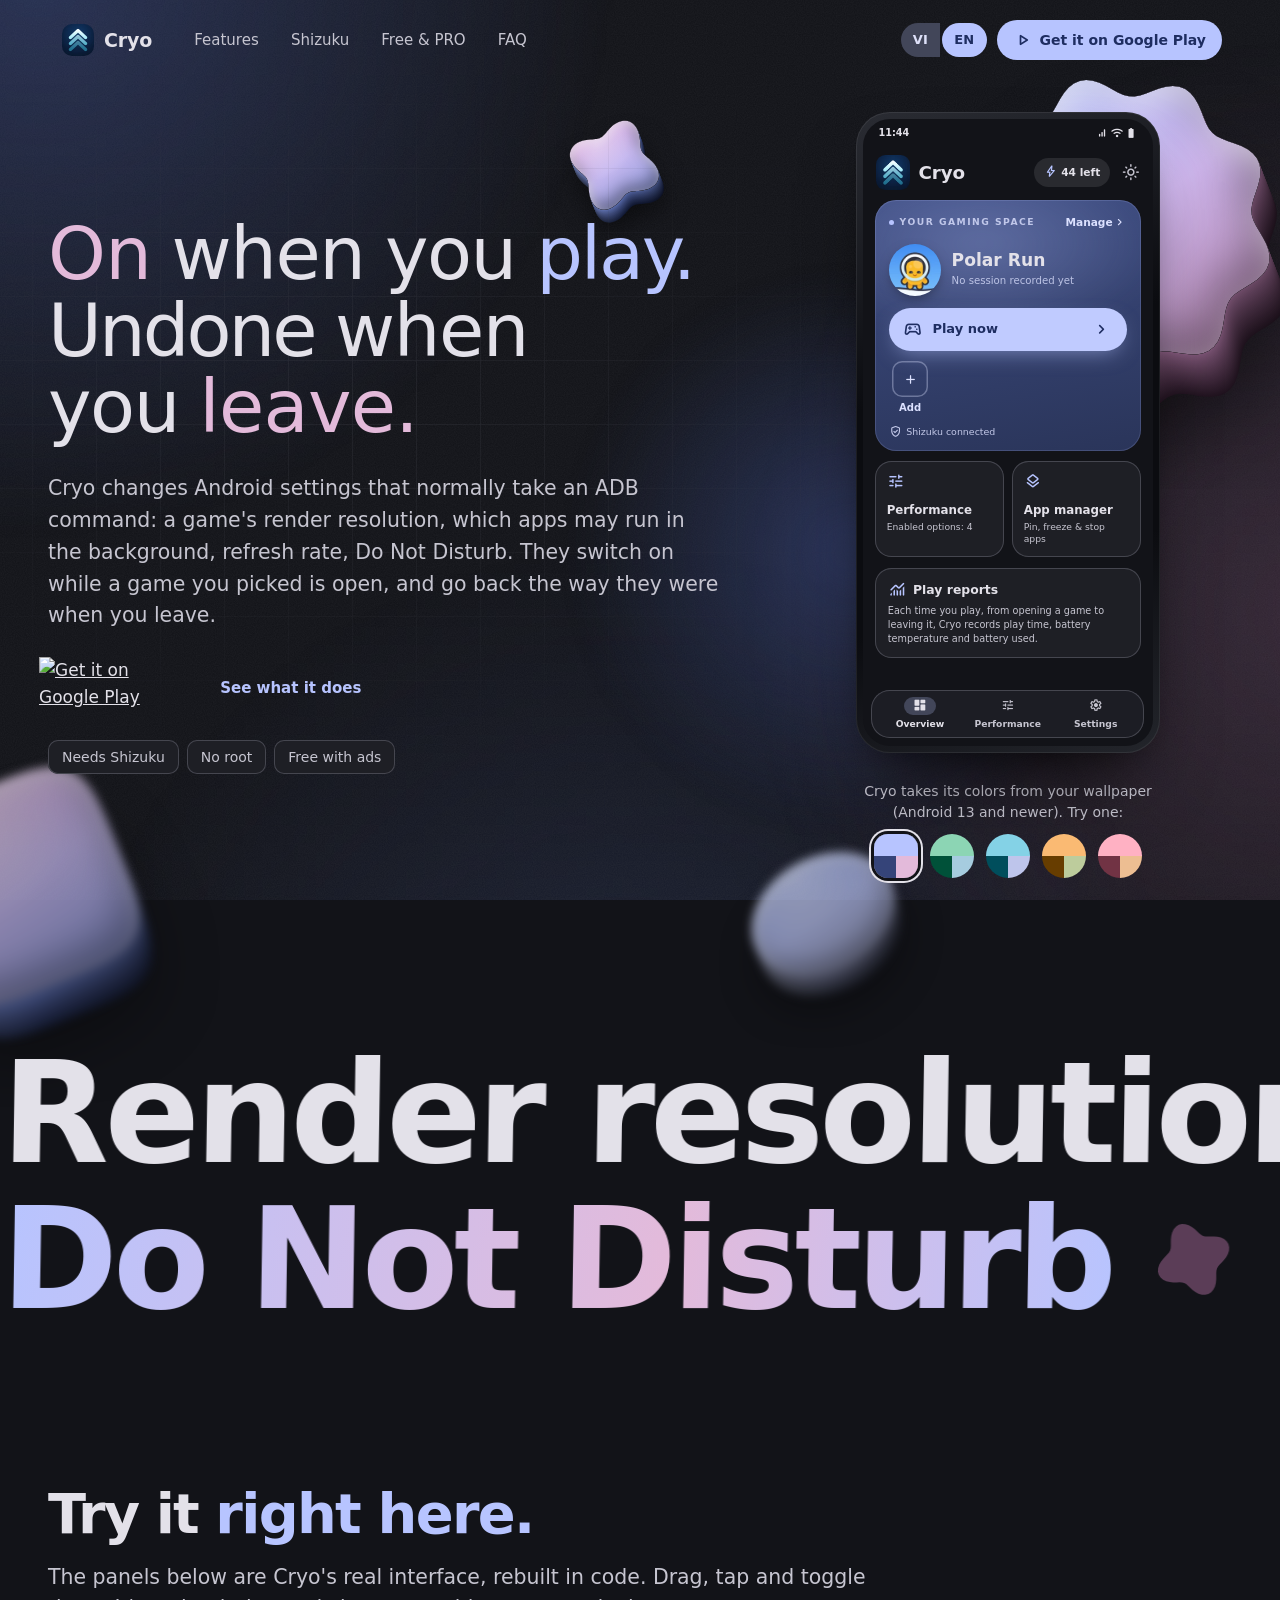
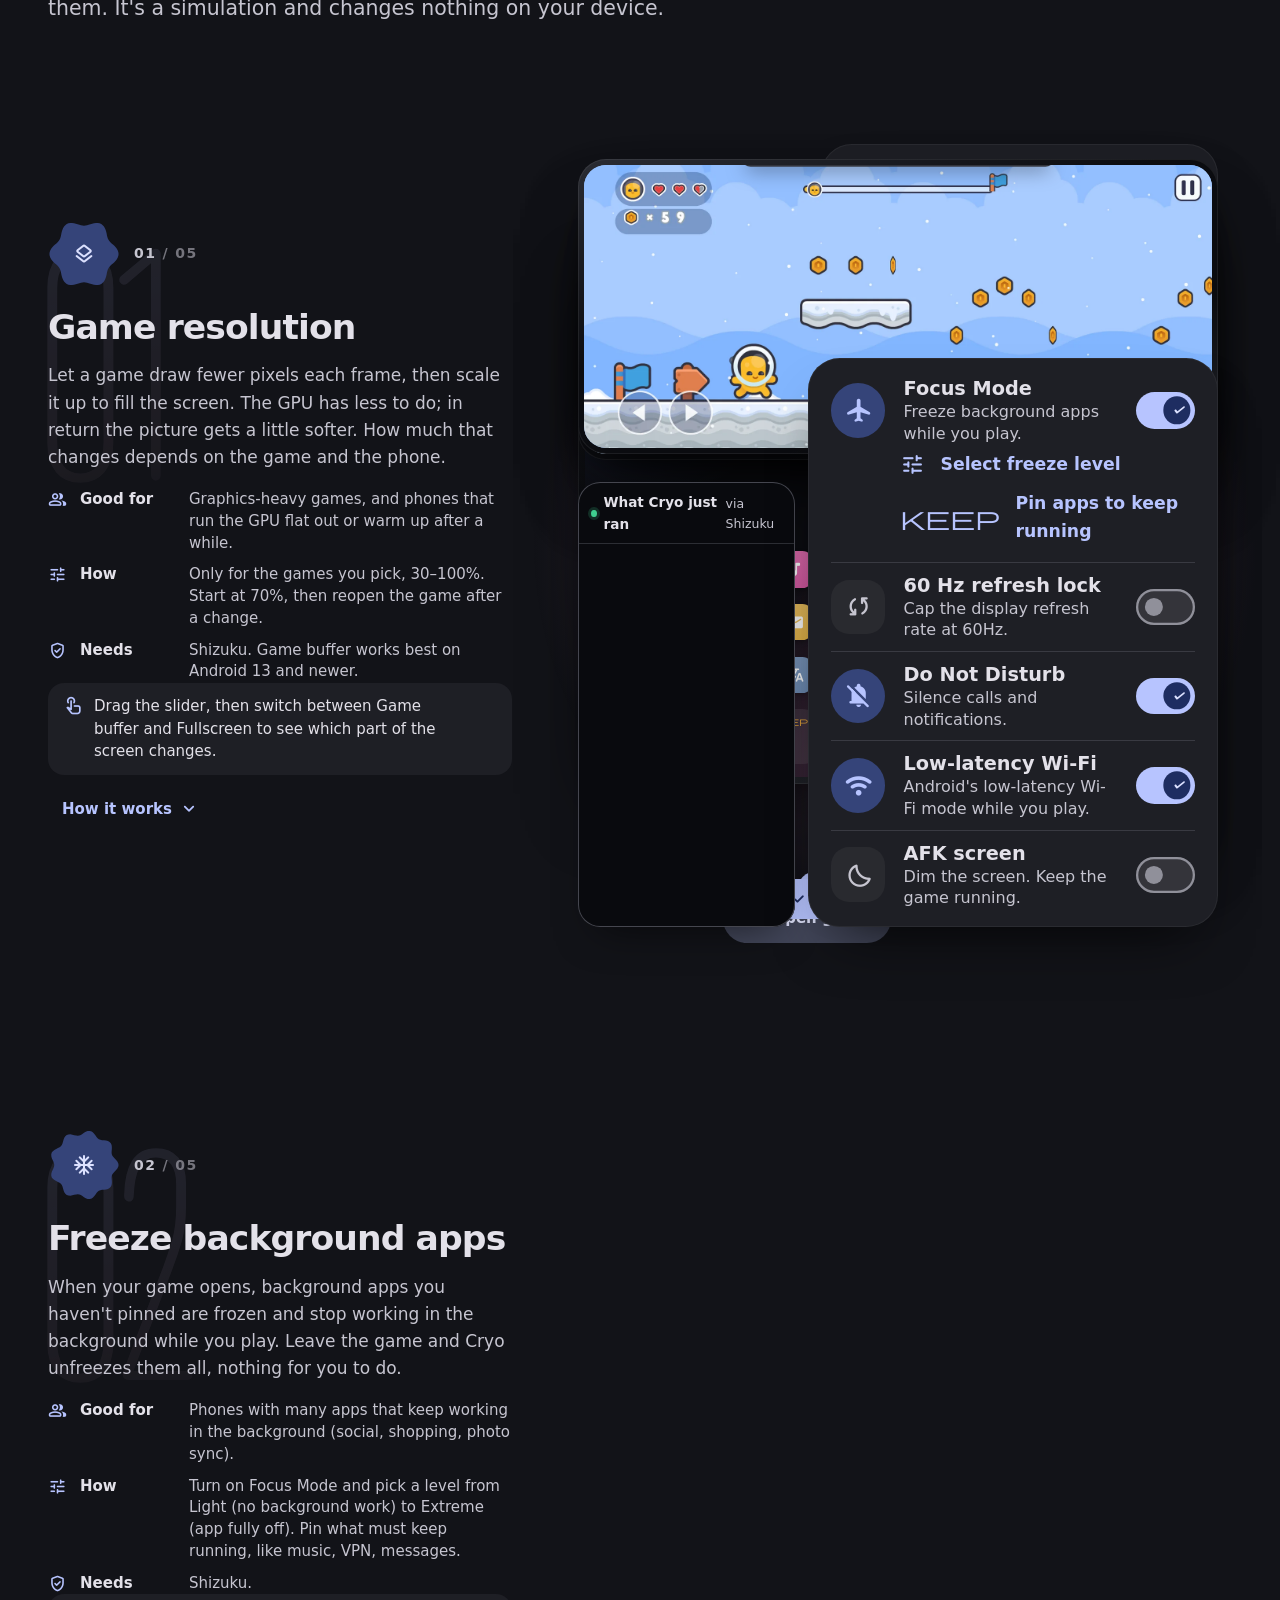
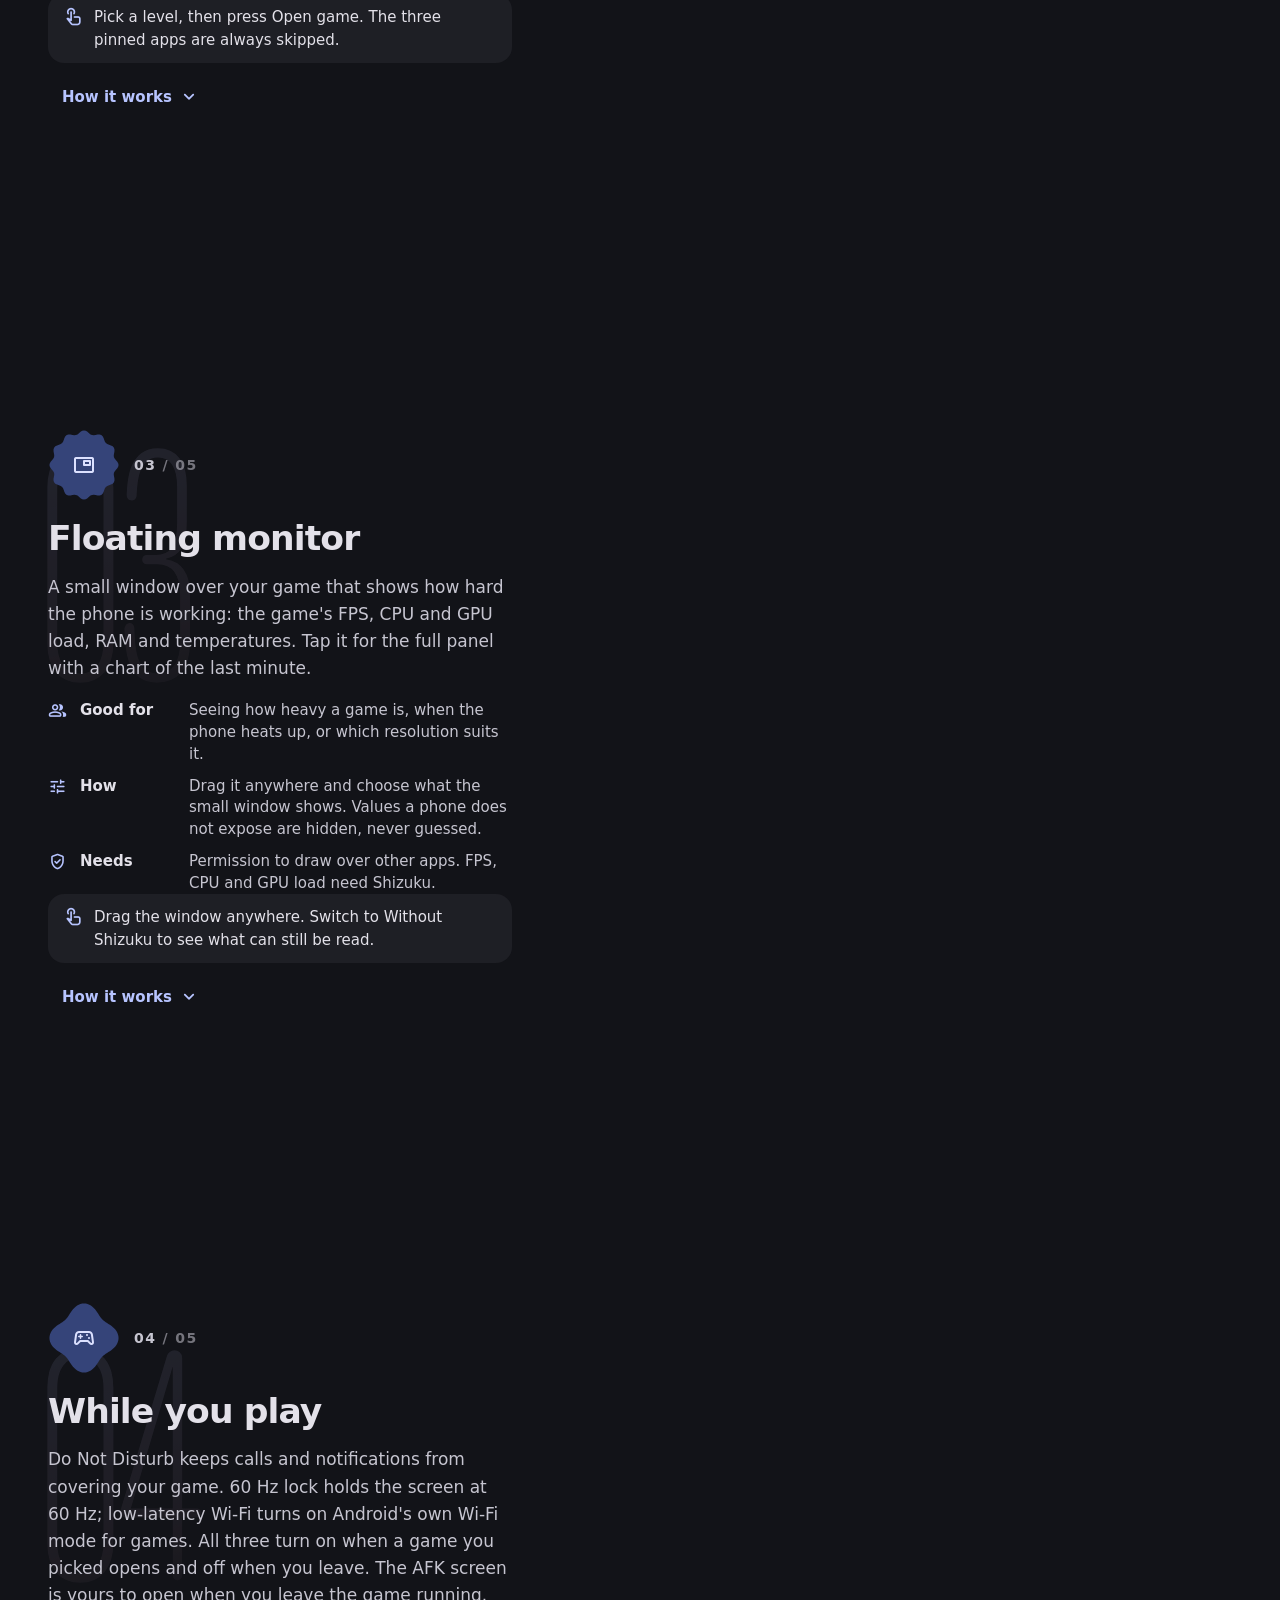
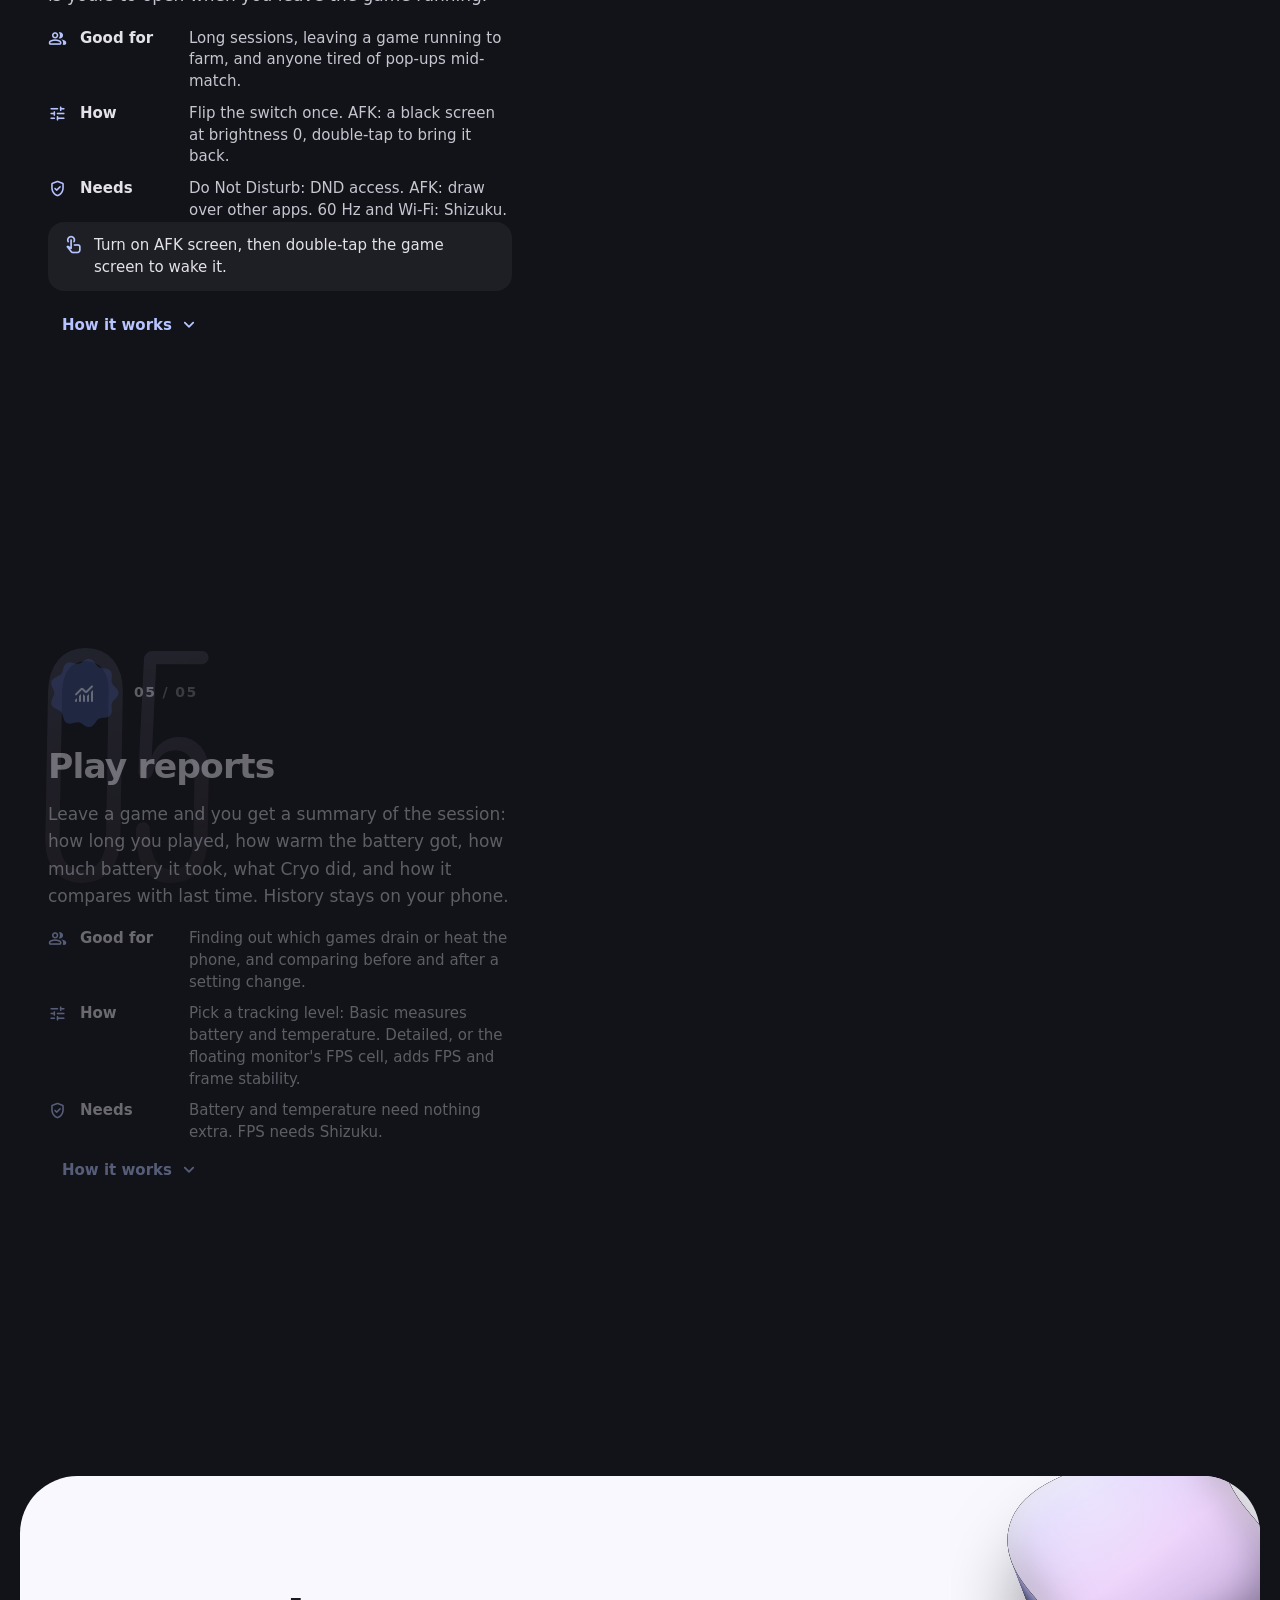
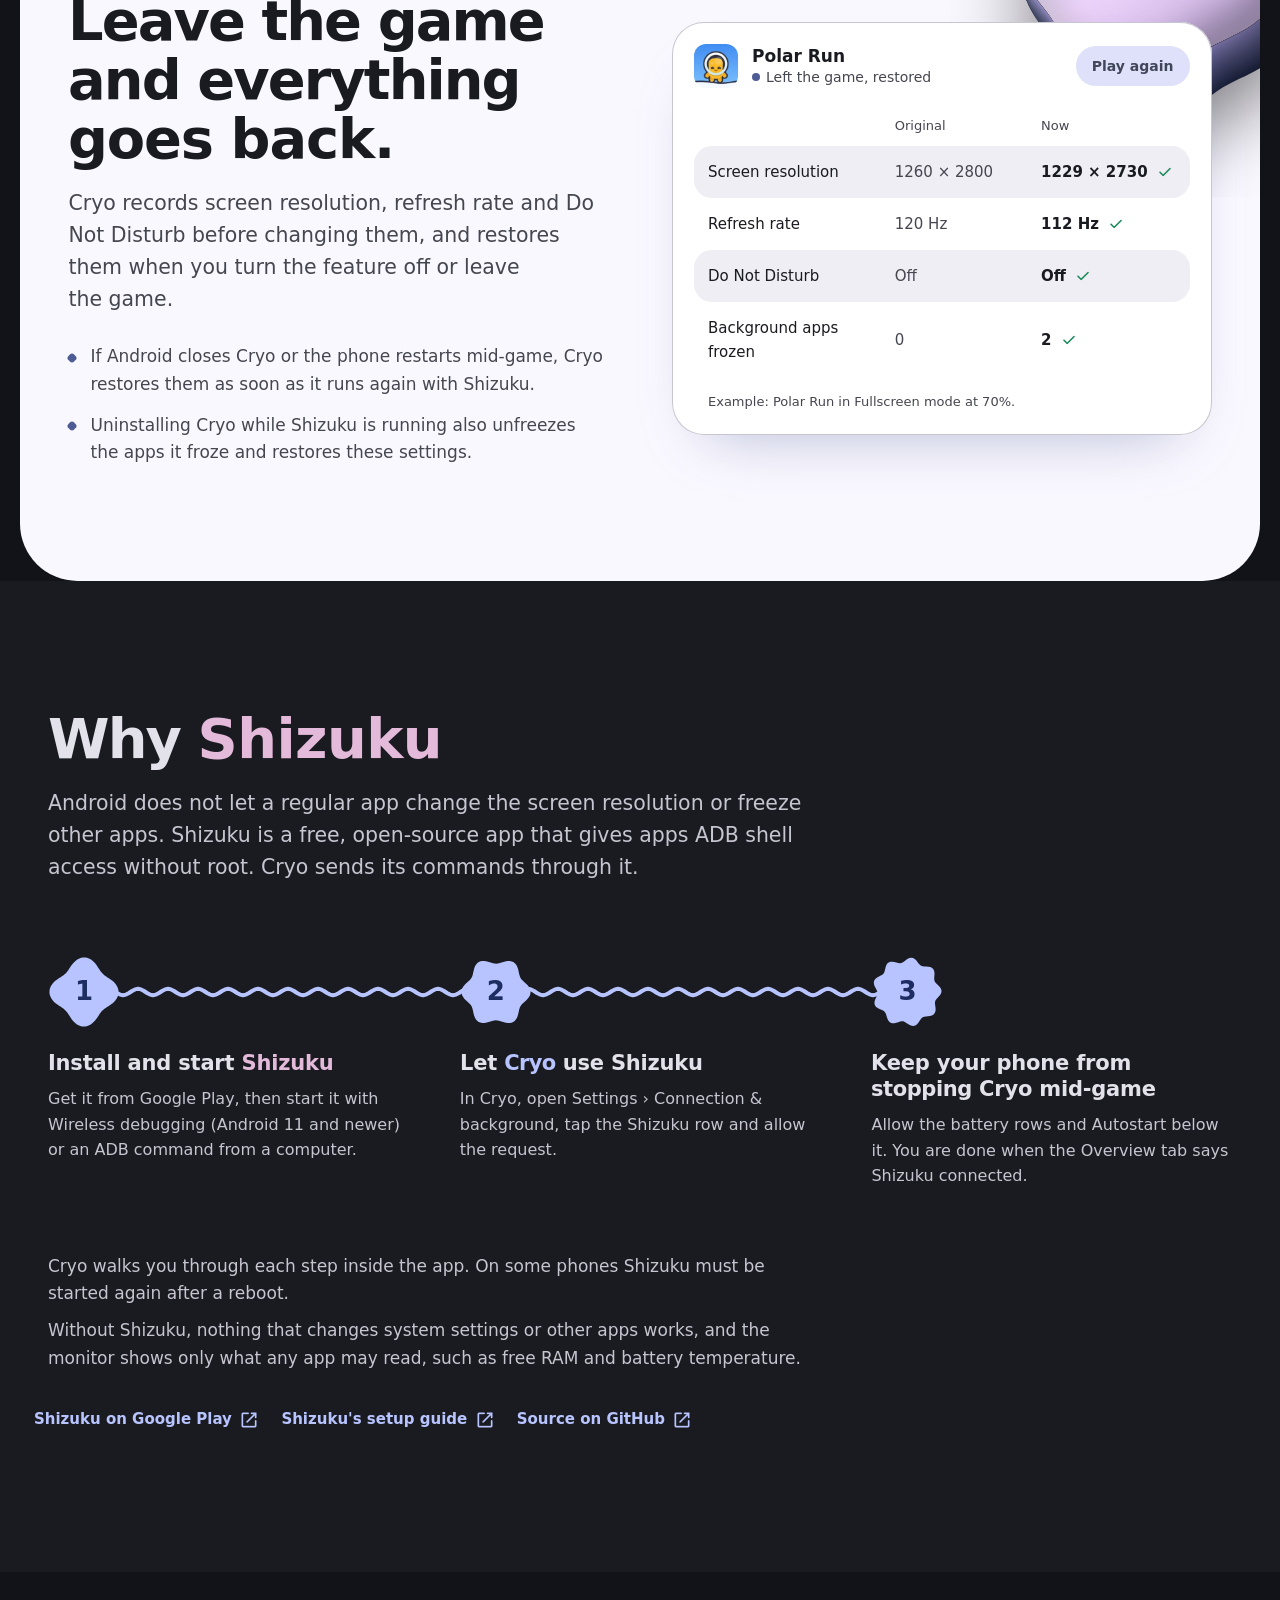
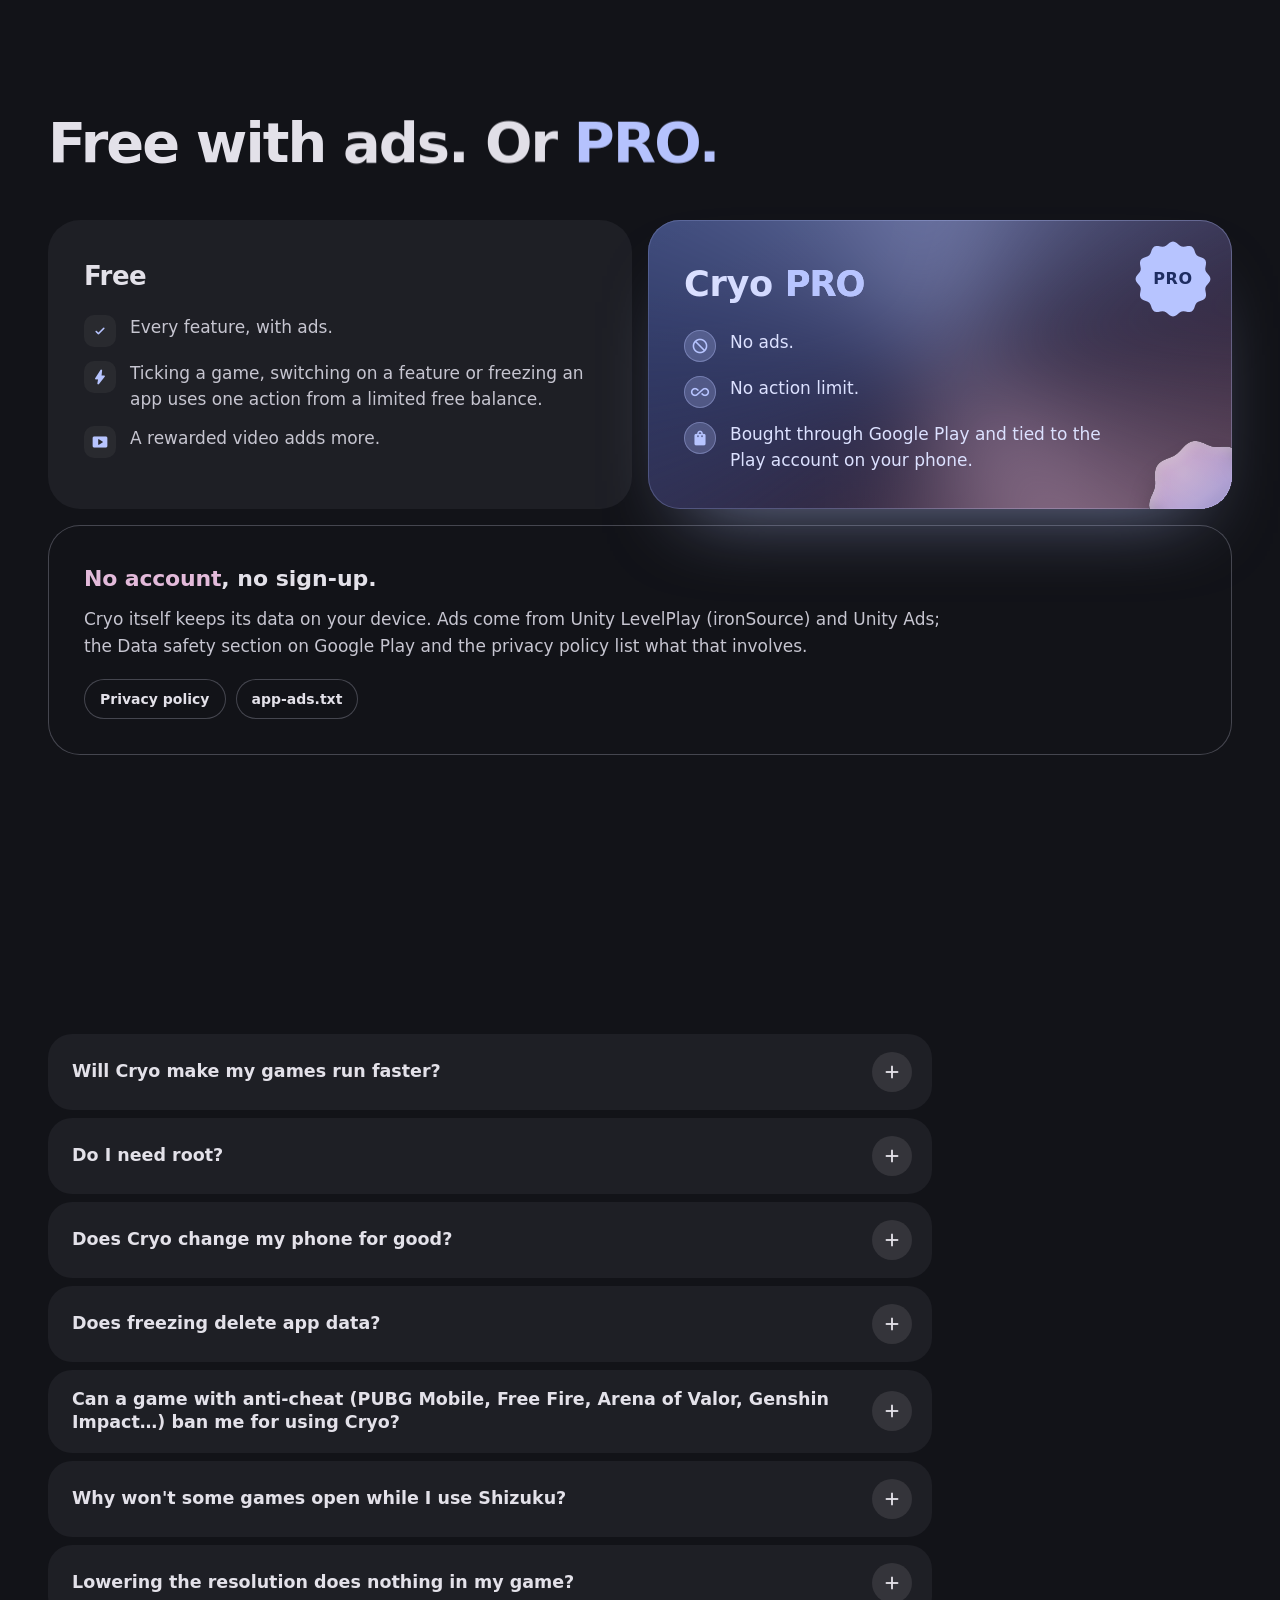
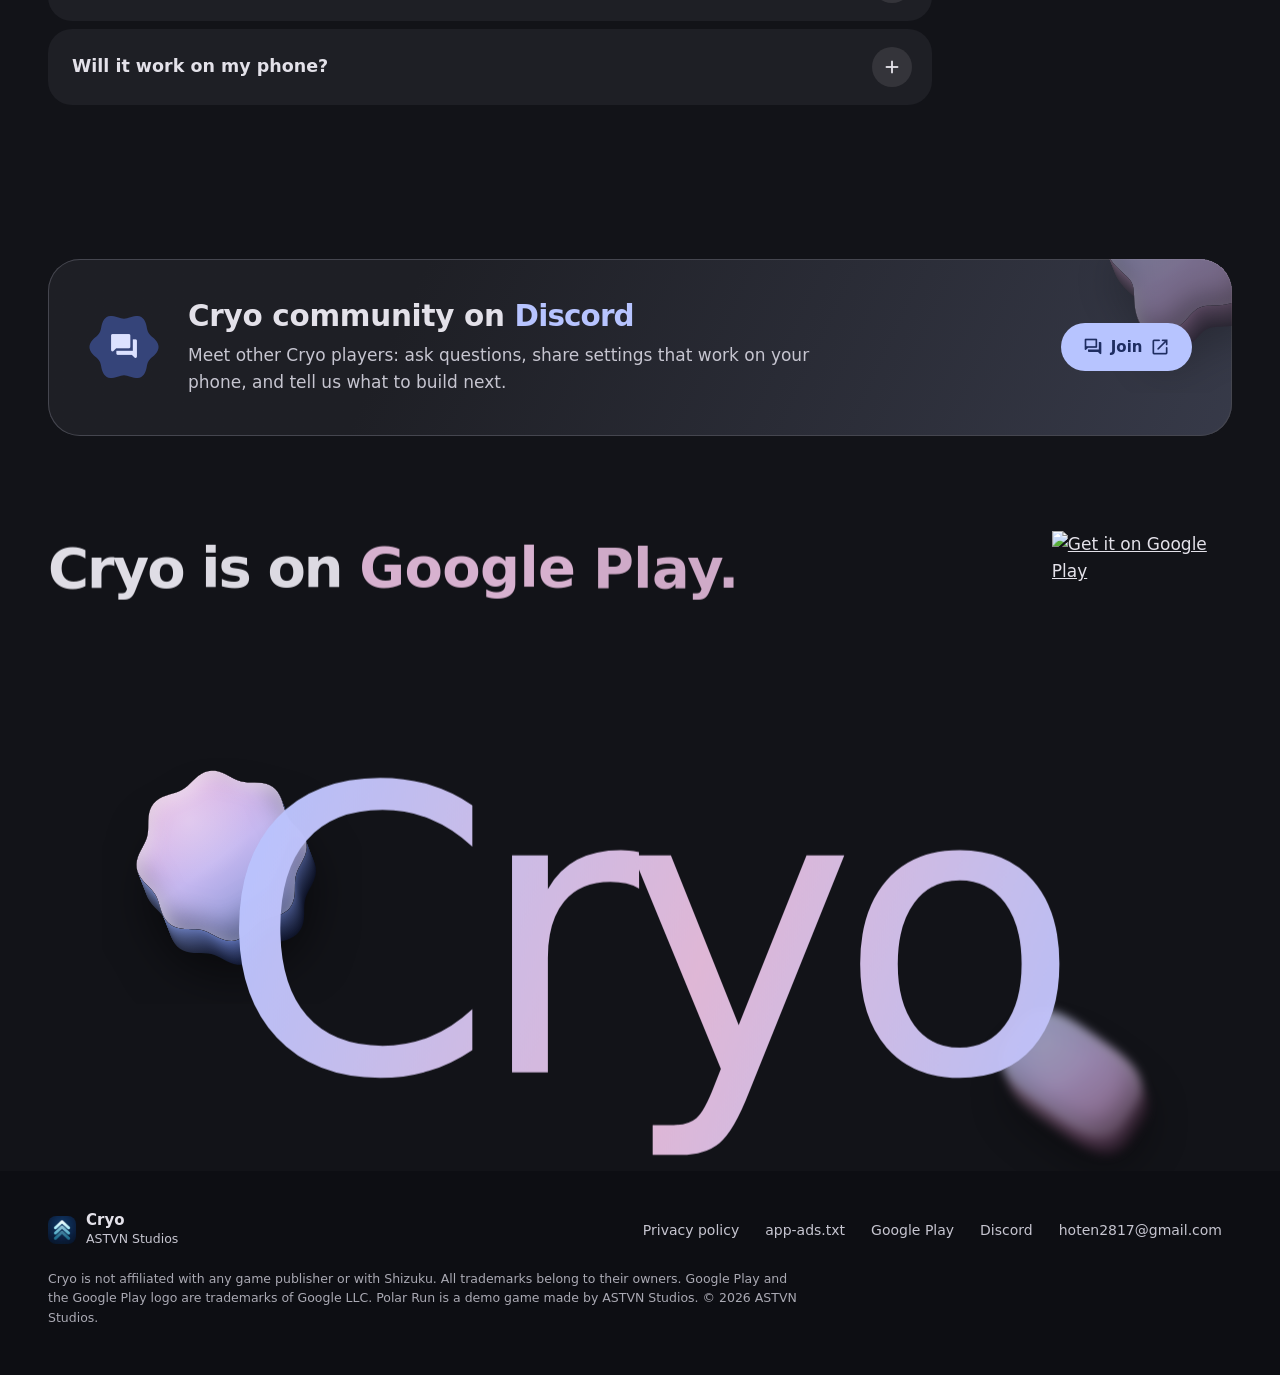
==== index.html @ 0e24c0aa "fix(web): chu nho khong con giat duoi dong (kerning co dinh); bot khung tre luc tai + re chuot; game" ====
<!doctype html>
<html lang="vi" translate="no" class="notranslate">
<head>
<meta charset="utf-8">
<meta name="viewport" content="width=device-width, initial-scale=1, viewport-fit=cover">
<meta name="google" content="notranslate">
<title>Cryo: Chế độ game & đo FPS — ASTVN Studios</title>
<meta name="description" content="Cryo đổi độ phân giải kết xuất của game, đóng băng app chạy ngầm, khoá tần số quét và bật Không làm phiền trong lúc game bạn chọn đang mở, rồi trả lại khi bạn thoát. Cần Shizuku, không cần root.">
<link rel="canonical" href="https://sangbodoi2007.github.io/">
<meta name="theme-color" content="#121318">
<meta name="color-scheme" content="dark">
<meta property="og:type" content="website">
<meta property="og:site_name" content="Cryo — ASTVN Studios">
<meta property="og:title" content="Cryo: Chế độ game & đo FPS">
<meta property="og:description" content="Vào game là bật. Thoát game là trả lại. Cần Shizuku, không cần root.">
<meta property="og:url" content="https://sangbodoi2007.github.io/">
<meta property="og:image" content="https://sangbodoi2007.github.io/assets/og-vi.jpg">
<meta property="og:image:width" content="1024">
<meta property="og:image:height" content="500">
<meta name="twitter:card" content="summary_large_image">
<link rel="icon" type="image/png" href="assets/icon.png?v=8c4d50a8">
<link rel="apple-touch-icon" href="assets/icon.png?v=8c4d50a8">
<script>
/* Chọn ngôn ngữ và màu trước khi vẽ để không nháy: ?lang= > lựa chọn đã lưu > ngôn ngữ trình duyệt. */
(function () {
  var d = document.documentElement, l = null, s = null;
  d.classList.add('js');
  try {
    var q = new URLSearchParams(location.search).get('lang');
    if (q === 'vi' || q === 'en') { l = q; localStorage.setItem('cryo-lang', q); } else { l = localStorage.getItem('cryo-lang'); }
    s = localStorage.getItem('cryo-scheme');
  } catch (e) {}
  if (l !== 'vi' && l !== 'en') {
    var n = (navigator.languages && navigator.languages[0]) || navigator.language || 'vi';
    l = /^vi/i.test(n) ? 'vi' : 'en';
  }
  d.lang = l;
  if (s) d.setAttribute('data-scheme', s);
  /* Nếu site.js không chạy được thì sau 3,5 s vẫn hiện hết nội dung. */
  setTimeout(function () { if (!d.classList.contains('booted')) d.classList.add('no-motion'); }, 3500);
})();
</script>
<link rel="preconnect" href="https://fonts.googleapis.com">
<link rel="preconnect" href="https://fonts.gstatic.com" crossorigin>
<link rel="stylesheet" href="https://fonts.googleapis.com/css2?family=Google+Sans+Flex:slnt,wdth,wght,ROND@-10..0,25..151,100..1000,0..100&display=swap">
<link rel="stylesheet" href="https://fonts.googleapis.com/css2?family=Material+Symbols+Rounded:opsz,wght,FILL,GRAD@20..48,300..600,0..1,0&icon_names=ac_unit,account_balance,add,alarm,all_inclusive,battery_charging_full,battery_full,bedtime,block,bolt,calendar_month,call,chat,check,chevron_right,close,dashboard,developer_board,expand_more,flight,forum,group,keep,layers,light_mode,lock,mail,map,memory,monitoring,music_note,newspaper,notifications_active,notifications_off,open_in_new,photo,picture_in_picture,play_arrow,restart_alt,settings,shopping_bag,signal_cellular_alt,smart_display,speed,sports_esports,sync,thermometer,thermostat,touch_app,translate,tune,undo,verified_user,wifi&display=block">
<link rel="stylesheet" href="assets/site.css?v=4400214a">
</head>
<body>
<div class="amb" aria-hidden="true"><i></i><i></i><i></i></div>
<a class="skip" href="#main"><span lang="vi">Bỏ qua tới nội dung</span><span lang="en">Skip to content</span></a>

<header class="top" id="top">
  <div class="top-bar">
    <a class="brand" href="/" aria-label="Cryo">
      <img src="assets/cryo-128.webp?v=1b5ac2ab" width="32" height="32" alt="">
      <span>Cryo</span>
    </a>
    <nav class="top-nav" aria-label="Mục lục / Contents">
      <a href="#features"><span lang="vi">Tính năng</span><span lang="en">Features</span></a>
      <a href="#shizuku">Shizuku</a>
      <a href="#pricing"><span lang="vi">Miễn phí & PRO</span><span lang="en">Free & PRO</span></a>
      <a href="#faq"><span lang="vi">Câu hỏi</span><span lang="en">FAQ</span></a>
    </nav>
    <div class="top-actions">
      <div class="seg seg-lang" role="group" aria-label="Ngôn ngữ / Language">
        <button type="button" data-lang="vi" aria-pressed="false">VI</button>
        <button type="button" data-lang="en" aria-pressed="false">EN</button>
      </div>
      <a class="btn btn-filled btn-sm" href="https://play.google.com/store/apps/details?id=com.astvn.cryo" target="_blank" rel="noopener">
        <span class="ms" aria-hidden="true">play_arrow</span>
        <span class="lbl-long"><span lang="vi">Tải trên Google Play</span><span lang="en">Get it on Google Play</span></span>
        <span class="lbl-short">Google Play</span>
      </a>
    </div>
  </div>
</header>

<main id="main">

<!-- ============ Mở đầu ============ -->
<section class="hero wrap" aria-labelledby="hero-title" data-amb="p">
  <div class="orbs" aria-hidden="true">
    <div class="orb o1" data-shape="cookie9 flower" data-c="primary tertiary" data-depth=".55" data-rot="14"></div>
    <div class="orb o2 far" data-shape="squircle pill" data-c="tertiary primary" data-depth=".25" data-rot="-22"></div>
    <div class="orb o3" data-shape="clover sunny" data-c="tertiary primary" data-depth=".9" data-rot="18"></div>
    <div class="orb o4 far" data-shape="oval cookie4" data-c="primary secondary" data-depth=".35" data-rot="-30"></div>
  </div>
  <div class="hero-copy">
    <h1 id="hero-title" class="hero-h">
      <span lang="vi"><span class="hl"><span class="x-c" data-x="c">Vào game</span> <span class="x-t" data-x="t">là</span> <span class="x-w" data-x="w">bật.</span></span> <span class="hl">Thoát game <span class="x-t" data-x="t">là</span> <span class="x-c" data-x="c">trả lại.</span></span></span>
      <span lang="en"><span class="hl"><span class="x-c" data-x="c">On</span> <span class="x-t" data-x="t">when you</span> <span class="x-w" data-x="w">play.</span></span> <span class="hl">Undone <span class="x-t" data-x="t">when you</span> <span class="x-c" data-x="c">leave.</span></span></span>
    </h1>
    <p class="lead hero-in" lang="vi">Cryo chỉnh những thiết lập Android bình thường phải dùng lệnh ADB mới đổi được: độ phân giải kết xuất của game, app nào được chạy ngầm, tần số quét, Không làm phiền. Chúng bật trong lúc game bạn chọn đang mở, và về như cũ khi bạn thoát.</p>
    <p class="lead hero-in" lang="en">Cryo changes Android settings that normally take an ADB command: a game's render resolution, which apps may run in the background, refresh rate, Do Not Disturb. They switch on while a game you picked is open, and go back the way they were when you leave.</p>
    <div class="hero-cta hero-in">
      <a class="play-badge" href="https://play.google.com/store/apps/details?id=com.astvn.cryo" target="_blank" rel="noopener">
        <img lang="vi" src="https://play.google.com/intl/en_us/badges/static/images/badges/vi_badge_web_generic.png" alt="Tải nội dung trên Google Play" width="646" height="250">
        <img lang="en" src="https://play.google.com/intl/en_us/badges/static/images/badges/en_badge_web_generic.png" alt="Get it on Google Play" width="646" height="250">
      </a>
      <a class="btn btn-text" href="#features"><span lang="vi">Xem Cryo làm gì</span><span lang="en">See what it does</span></a>
    </div>
    <ul class="facts hero-in">
      <li><span lang="vi">Cần Shizuku</span><span lang="en">Needs Shizuku</span></li>
      <li><span lang="vi">Không cần root</span><span lang="en">No root</span></li>
      <li><span lang="vi">Miễn phí, có quảng cáo</span><span lang="en">Free with ads</span></li>
    </ul>
  </div>

  <div class="hero-visual">
    <div class="hero-tilt">
      <div class="dev dev-port hero-phone" role="img" aria-label="Màn hình Tổng quan của Cryo, dựng lại bằng mã / Cryo's Overview screen, rebuilt in code">
        <div class="scr hub">
          <div class="sb" data-b="fade"><span>11:44</span><span class="sb-ic"><span class="ms">signal_cellular_alt</span><span class="ms">wifi</span><span class="ms">battery_full</span></span></div>
          <div class="hub-top" data-b>
            <img class="hub-logo" src="assets/cryo-128.webp?v=1b5ac2ab" alt="">
            <span class="hub-name">Cryo</span>
            <span class="hub-quota"><span class="ms">bolt</span><span lang="vi">44 lượt</span><span lang="en">44 left</span></span>
            <span class="ms hub-theme">light_mode</span>
          </div>
          <div class="hub-space" data-b>
            <div class="hs-glow" aria-hidden="true"></div>
            <div class="hs-head">
              <span class="hs-eyebrow"><i></i><span lang="vi">KHÔNG GIAN CHƠI GAME</span><span lang="en">YOUR GAMING SPACE</span></span>
              <span class="hs-manage"><span lang="vi">Quản lý</span><span lang="en">Manage</span><span class="ms">chevron_right</span></span>
            </div>
            <div class="hs-game">
              <img src="assets/polar-icon.webp?v=97926a98" alt="">
              <div><b>Polar Run</b><small><span lang="vi">Chưa có lần chơi nào được ghi</span><span lang="en">No session recorded yet</span></small></div>
            </div>
            <div class="hs-play"><span class="ms">sports_esports</span><span><span lang="vi">Chơi ngay</span><span lang="en">Play now</span></span><span class="ms">chevron_right</span></div>
            <div class="hs-add"><span class="hs-addtile"><span class="ms">add</span></span><span lang="vi">Thêm</span><span lang="en">Add</span></div>
            <div class="hs-shz"><span class="ms">verified_user</span><span lang="vi">Shizuku đã kết nối</span><span lang="en">Shizuku connected</span></div>
          </div>
          <div class="hub-cards" data-b>
            <div class="hub-card"><span class="ms">tune</span><b><span lang="vi">Hiệu năng</span><span lang="en">Performance</span></b><small><span lang="vi">4 tùy chọn đang bật</span><span lang="en">Enabled options: 4</span></small></div>
            <div class="hub-card"><span class="ms">layers</span><b><span lang="vi">Quản lý ứng dụng</span><span lang="en">App manager</span></b><small><span lang="vi">Ghim, đóng băng, dừng ứng dụng</span><span lang="en">Pin, freeze &amp; stop apps</span></small></div>
          </div>
          <div class="hub-rep" data-b>
            <b><span class="ms">monitoring</span><span lang="vi">Báo cáo sau khi chơi</span><span lang="en">Play reports</span></b>
            <p lang="vi">Mỗi lần chơi, từ lúc mở game tới lúc rời game, Cryo ghi thời gian chơi, nhiệt pin và pin đã dùng.</p>
            <p lang="en">Each time you play, from opening a game to leaving it, Cryo records play time, battery temperature and battery used.</p>
          </div>
          <div class="hub-nav" data-b="up">
            <span class="on"><i><span class="ms">dashboard</span></i><span lang="vi">Tổng quan</span><span lang="en">Overview</span></span>
            <span><i><span class="ms">tune</span></i><span lang="vi">Hiệu năng</span><span lang="en">Performance</span></span>
            <span><i><span class="ms">settings</span></i><span lang="vi">Thiết lập</span><span lang="en">Settings</span></span>
          </div>
        </div>
      </div>
    </div>
    <div class="palette hero-in">
      <p><span lang="vi">Cryo lấy màu theo hình nền điện thoại (Android 13 trở lên). Thử một màu:</span><span lang="en">Cryo takes its colors from your wallpaper (Android 13 and newer). Try one:</span></p>
      <div class="swatches" role="radiogroup" aria-label="Màu / Color">
        <button type="button" role="radio" data-scheme="ice" aria-label="Băng / Ice" style="--a:#b7c4ff;--b:#354479;--c:#e3bada"></button>
        <button type="button" role="radio" data-scheme="moss" aria-label="Rêu / Moss" style="--a:#8cd5b4;--b:#005139;--c:#a6ccdf"></button>
        <button type="button" role="radio" data-scheme="lagoon" aria-label="Hồ / Lagoon" style="--a:#84d2e6;--b:#004e5c;--c:#bec5eb"></button>
        <button type="button" role="radio" data-scheme="amber" aria-label="Hổ phách / Amber" style="--a:#faba73;--b:#673d00;--c:#bdcc9c"></button>
        <button type="button" role="radio" data-scheme="rose" aria-label="Hồng / Rose" style="--a:#ffb1c3;--b:#713344;--c:#edbe92"></button>
      </div>
    </div>
  </div>
</section>

<!-- ============ Dải chữ chạy theo cuộn (trang trí, đã có đủ chữ ở các mục dưới) ============ -->
<div class="kin" aria-hidden="true" data-amb="t">
  <div class="kin-row" data-dir="1"><div class="kin-track">
    <span class="ki"><span lang="vi">Độ phân giải kết xuất</span><span lang="en">Render resolution</span></span><span class="ks"><svg viewBox="0 0 100 100"><path/></svg></span>
    <span class="ki"><span lang="vi">Đóng băng app nền</span><span lang="en">Freeze background apps</span></span><span class="ks"><svg viewBox="0 0 100 100"><path/></svg></span>
    <span class="ki"><span lang="vi">Khoá 60 Hz</span><span lang="en">60 Hz lock</span></span><span class="ks"><svg viewBox="0 0 100 100"><path/></svg></span>
    <span class="ki"><span lang="vi">Cửa sổ theo dõi</span><span lang="en">Floating monitor</span></span><span class="ks"><svg viewBox="0 0 100 100"><path/></svg></span>
  </div></div>
  <div class="kin-row" data-dir="-1"><div class="kin-track">
    <span class="ki"><span lang="vi">Không làm phiền</span><span lang="en">Do Not Disturb</span></span><span class="ks"><svg viewBox="0 0 100 100"><path/></svg></span>
    <span class="ki"><span lang="vi">Wi‑Fi độ trễ thấp</span><span lang="en">Low-latency Wi‑Fi</span></span><span class="ks"><svg viewBox="0 0 100 100"><path/></svg></span>
    <span class="ki"><span lang="vi">Màn hình AFK</span><span lang="en">AFK screen</span></span><span class="ks"><svg viewBox="0 0 100 100"><path/></svg></span>
    <span class="ki"><span lang="vi">Thoát game là trả lại</span><span lang="en">Undone when you leave</span></span><span class="ks"><svg viewBox="0 0 100 100"><path/></svg></span>
  </div></div>
</div>

<!-- ============ Câu chuyện: giao diện dựng lại, có thể chạm ============ -->
<section class="story" id="features" aria-labelledby="story-title" data-amb="p">
  <div class="wrap story-intro">
    <h2 id="story-title" class="h2"><span lang="vi">Thử <span class="x-w" data-x="w">ngay</span> trên trang này.</span><span lang="en">Try it <span class="x-w" data-x="w">right here.</span></span></h2>
    <p class="lead" lang="vi">Các khối bên dưới là giao diện thật của Cryo, dựng lại bằng mã. Kéo, bấm, bật tắt thử. Đây chỉ là mô phỏng, không đổi gì trên máy bạn.</p>
    <p class="lead" lang="en">The panels below are Cryo's real interface, rebuilt in code. Drag, tap and toggle them. It's a simulation and changes nothing on your device.</p>
  </div>

  <div class="wrap story-grid">
    <div class="story-text">

      <!-- 1. Độ phân giải -->
      <article class="chap" data-screen="res">
        <span class="chap-bg" aria-hidden="true">01</span>
        <div class="chap-in">
          <div class="cmk" aria-hidden="true"><span class="shape cm-shape" data-shape="1"><svg viewBox="0 0 100 100"><path/></svg><span class="ms">layers</span></span><span class="cm-n">01<i> / 05</i></span></div>
          <h3 class="h3"><span lang="vi">Độ phân giải <span class="x-w" data-x="w">game</span></span><span lang="en">Game <span class="x-w" data-x="w">resolution</span></span></h3>
          <p lang="vi">Cho game vẽ ít điểm ảnh hơn mỗi khung hình rồi phóng đầy màn hình. GPU bớt việc; đổi lại hình mềm hơn một chút. Khác biệt bao nhiêu là tuỳ game và tuỳ máy.</p>
          <p lang="en">Let a game draw fewer pixels each frame, then scale it up to fill the screen. The GPU has less to do; in return the picture gets a little softer. How much that changes depends on the game and the phone.</p>
          <ul class="cfacts">
            <li><span class="ms" aria-hidden="true">group</span><b><span lang="vi">Dành cho</span><span lang="en">Good for</span></b><span><span lang="vi">Game đồ hoạ nặng, máy chạy GPU hết sức hay nóng lên sau một lúc chơi.</span><span lang="en">Graphics-heavy games, and phones that run the GPU flat out or warm up after a while.</span></span></li>
            <li><span class="ms" aria-hidden="true">tune</span><b><span lang="vi">Cách dùng</span><span lang="en">How</span></b><span><span lang="vi">Chỉ áp cho game bạn chọn, mức 30–100%. Nên bắt đầu ở 70%, đổi xong thì mở lại game.</span><span lang="en">Only for the games you pick, 30–100%. Start at 70%, then reopen the game after a change.</span></span></li>
            <li><span class="ms" aria-hidden="true">verified_user</span><b><span lang="vi">Cần</span><span lang="en">Needs</span></b><span><span lang="vi">Shizuku. Bộ đệm game hợp nhất từ Android 13.</span><span lang="en">Shizuku. Game buffer works best on Android 13 and newer.</span></span></li>
          </ul>
          <p class="try"><span class="ms" aria-hidden="true">touch_app</span><span lang="vi">Kéo thanh trượt, rồi đổi giữa Bộ đệm game và Toàn màn hình để xem phần nào của màn hình thay đổi.</span><span lang="en">Drag the slider, then switch between Game buffer and Fullscreen to see which part of the screen changes.</span></p>
          <details class="more">
            <summary><span lang="vi">Cách hoạt động</span><span lang="en">How it works</span><span class="ms" aria-hidden="true">expand_more</span></summary>
            <div class="more-body">
              <ul lang="vi">
                <li><b>Bộ đệm game</b> (nên dùng trên Android 13 trở lên) dùng tính năng hạ độ phân giải có sẵn trong Game Mode của Android: chỉ game đó vẽ thấp hơn, phần còn lại của máy vẫn nét.</li>
                <li><b>Toàn màn hình</b> đổi độ phân giải màn hình (<code>wm size</code>) trong lúc game bạn chọn đang mở. <b>Khoá độ phân giải</b> giữ mức đó cả ngoài game, để game mở lên đã ở sẵn mức này.</li>
                <li>Khung hình hay nhiệt độ thay đổi bao nhiêu là tuỳ game và tuỳ máy, và nhiều game tự giới hạn khung hình. Một số hãng điện thoại chặn các lệnh này. Cần Shizuku.</li>
                <li>Vài game, nhất là game online có chống gian lận, bỏ qua Bộ đệm game. Gặp vậy thì thử Toàn màn hình: cả giao diện máy mờ theo, nhưng game nào cũng nhận.</li>
                <li>Hạ quá sâu thì chữ và biểu tượng trong game mờ, vài game dồn nút vào giữa màn hình. Gặp vậy thì nâng lên khoảng 70%.</li>
              </ul>
              <ul lang="en">
                <li><b>Game buffer</b> (recommended on Android 13+) uses Android's Game Mode downscaling: only that game renders at a lower resolution, the rest of the phone stays sharp.</li>
                <li><b>Fullscreen</b> changes the screen resolution (<code>wm size</code>) while a game you picked is on screen. <b>Resolution Lock</b> keeps it on outside games too, so games start at it.</li>
                <li>How much frame rate or temperature changes depends on the game and the phone, and many games cap their own frame rate. Some phone makers block these commands. Needs Shizuku.</li>
                <li>Some games, online games with anti-cheat in particular, ignore Game buffer. If so, try Fullscreen: the whole phone interface gets softer, but every game follows it.</li>
                <li>Go too low and in-game text and icons blur, and a few games squeeze their buttons toward the middle. If that happens, go back up to about 70%.</li>
              </ul>
            </div>
          </details>
        </div>
        <div class="slot">
          <div class="screen" id="sc-res" data-kind="land">
            <div class="comp comp-land">
              <div class="dev dev-land" data-b="zoom">
                <div class="scr game">
                  <img class="game-img" src="assets/polar.webp?v=8a157078" alt="" width="1600" height="720" loading="lazy">
                  <canvas class="game-cv" aria-hidden="true"></canvas>
                  <div class="g-pill" aria-hidden="true"><i></i><span class="g-pill-t"></span></div>
                  <div class="loupe" aria-hidden="true"><canvas></canvas></div>
                </div>
              </div>
              <div class="a-wrap a-wrap-res" data-b="right">
                <div class="a-card res-card">
                  <div class="a-row">
                    <span class="a-ic on"><span class="ms">layers</span></span>
                    <span class="a-tx"><b><span lang="vi">Độ phân giải game</span><span lang="en">Game resolution</span></b><small><span lang="vi">Cho game vẽ ở ít điểm ảnh hơn.</span><span lang="en">Render your games at fewer pixels.</span></small></span>
                    <button type="button" class="a-sw" role="switch" aria-checked="true" data-sw="res-on" aria-label="Độ phân giải game / Game resolution"><i></i></button>
                  </div>
                  <hr class="a-div">
                  <div class="res-box">
                    <span class="res-lbl"><span lang="vi">Tỉ lệ dựng hình</span><span lang="en">Render scale</span></span>
                    <span class="res-val"><span class="res-num">70</span>%</span>
                    <span class="res-px"><span lang="vi">Ước tính</span><span lang="en">Estimated</span> · <span class="res-dim">882 × 1960</span> px</span>
                  </div>
                  <div class="a-slider">
                    <i class="sl-act"></i><i class="sl-ina"></i><i class="sl-stop"></i>
                    <span class="sl-hdl"></span>
                    <span class="sl-val" aria-hidden="true"><b>70</b>%</span>
                    <input type="range" min="30" max="100" step="5" value="70" aria-label="Tỉ lệ dựng hình / Render scale">
                  </div>
                  <div class="res-ends"><span lang="vi">Ít điểm ảnh hơn</span><span lang="en">Fewer pixels</span><span lang="vi">Hình ảnh nét hơn</span><span lang="en">Sharper image</span></div>
                  <div class="a-seg res-presets" role="group" aria-label="Mức có sẵn / Presets">
                    <button type="button" data-v="30">30%</button><button type="button" data-v="50">50%</button><button type="button" data-v="70">70%</button><button type="button" data-v="85">85%</button><button type="button" data-v="100">100%</button>
                  </div>
                  <p class="a-hint"><span lang="vi">Nên bắt đầu ở 70%. Thả tay khỏi thanh trượt là áp dụng. Dùng Bộ đệm game thì đổi xong hãy tắt game rồi mở lại.</span><span lang="en">Start at 70%. It applies when you let go of the slider. With Game buffer, close the game and open it again after a change.</span></p>
                </div>
              </div>
            </div>
            <div class="demo-ctl" data-b="fade">
              <span class="demo-lbl"><span lang="vi">Cách hạ</span><span lang="en">Method</span></span>
              <div class="seg seg-demo" role="group" aria-label="Bộ đệm game / Toàn màn hình">
                <button type="button" data-mode="buffer" aria-pressed="true"><span lang="vi">Bộ đệm game</span><span lang="en">Game buffer</span></button>
                <button type="button" data-mode="full" aria-pressed="false"><span lang="vi">Toàn màn hình</span><span lang="en">Fullscreen</span></button>
              </div>
            </div>
          </div>
        </div>
      </article>

      <!-- 2. Đóng băng -->
      <article class="chap" data-screen="freeze">
        <span class="chap-bg" aria-hidden="true">02</span>
        <div class="chap-in">
          <div class="cmk" aria-hidden="true"><span class="shape cm-shape" data-shape="2"><svg viewBox="0 0 100 100"><path/></svg><span class="ms">ac_unit</span></span><span class="cm-n">02<i> / 05</i></span></div>
          <h3 class="h3"><span lang="vi"><span class="x-c" data-x="c">Đóng băng</span> app chạy ngầm</span><span lang="en"><span class="x-c" data-x="c">Freeze</span> background apps</span></h3>
          <p lang="vi">Vào game là các app nền bạn chưa ghim bị đóng băng, thôi chạy ngầm trong lúc bạn chơi. Thoát game là Cryo tự rã đông tất cả, bạn không phải làm gì.</p>
          <p lang="en">When your game opens, background apps you haven't pinned are frozen and stop working in the background while you play. Leave the game and Cryo unfreezes them all, nothing for you to do.</p>
          <ul class="cfacts">
            <li><span class="ms" aria-hidden="true">group</span><b><span lang="vi">Dành cho</span><span lang="en">Good for</span></b><span><span lang="vi">Máy cài nhiều app hay chạy ngầm (mạng xã hội, mua sắm, đồng bộ ảnh).</span><span lang="en">Phones with many apps that keep working in the background (social, shopping, photo sync).</span></span></li>
            <li><span class="ms" aria-hidden="true">tune</span><b><span lang="vi">Cách dùng</span><span lang="en">How</span></b><span><span lang="vi">Bật Focus Mode, chọn mức từ Nhẹ (chặn chạy ngầm) tới Tối đa (tắt hẳn app). Ghim app cần giữ, như nhạc, VPN, tin nhắn.</span><span lang="en">Turn on Focus Mode and pick a level from Light (no background work) to Extreme (app fully off). Pin what must keep running, like music, VPN, messages.</span></span></li>
            <li><span class="ms" aria-hidden="true">verified_user</span><b><span lang="vi">Cần</span><span lang="en">Needs</span></b><span><span lang="vi">Shizuku.</span><span lang="en">Shizuku.</span></span></li>
          </ul>
          <p class="try"><span class="ms" aria-hidden="true">touch_app</span><span lang="vi">Chọn một mức, rồi bấm Mở game. Ba app có ghim luôn được chừa ra.</span><span lang="en">Pick a level, then press Open game. The three pinned apps are always skipped.</span></p>
          <details class="more">
            <summary><span lang="vi">Cách hoạt động</span><span lang="en">How it works</span><span class="ms" aria-hidden="true">expand_more</span></summary>
            <div class="more-body">
              <ul lang="vi">
                <li><b>Nhẹ</b> chặn chạy ngầm, <b>Vừa</b> buộc dừng, <b>Mạnh</b> làm app không mở được cho tới khi rã đông, <b>Tối đa</b> vô hiệu hoá và ẩn app khỏi màn hình chính. Dữ liệu app vẫn giữ nguyên.</li>
                <li>Focus Mode chừa ra app đang hiện, hình nền động và công cụ chơi game của hãng điện thoại. Cryo đề xuất ghim app bạn mở lại giữa lúc chơi; bạn tự chọn app nhắn tin nào được chừa.</li>
                <li>Rã đông bằng một chạm. Không gỡ app nào trừ khi bạn chọn Gỡ cài đặt. Cần Shizuku.</li>
              </ul>
              <ul lang="en">
                <li><b>Light</b> blocks background work, <b>Medium</b> force-stops, <b>Strong</b> keeps the app from opening until unfrozen, <b>Extreme</b> disables it and hides it from the launcher. App data is kept.</li>
                <li>Focus Mode skips the app on screen, your live wallpaper and your phone maker's game tools. Cryo offers to pin apps you reopened mid-game; you choose which messaging apps it skips.</li>
                <li>Unfreeze any app in one tap. Nothing is uninstalled unless you choose Uninstall. Needs Shizuku.</li>
              </ul>
            </div>
          </details>
        </div>
        <div class="slot">
          <div class="screen" id="sc-freeze" data-kind="port">
            <div class="comp comp-port">
              <div class="dev dev-port fz-phone" data-b="left">
                <div class="scr home">
                  <div class="sb"><span>11:44</span><span class="sb-ic"><span class="ms">signal_cellular_alt</span><span class="ms">wifi</span><span class="ms">battery_full</span></span></div>
                  <div class="home-clock">11:44<small><span lang="vi">Thứ Ba, 27 tháng 10</span><span lang="en">Tuesday, October 27</span></small></div>
                  <div class="home-grid">
                    <span class="app" style="--h:#5b7cfa"><span class="ms">group</span></span>
                    <span class="app" style="--h:#e0575b"><span class="ms">smart_display</span></span>
                    <span class="app" style="--h:#f08a3c"><span class="ms">shopping_bag</span></span>
                    <span class="app" style="--h:#d95ba6"><span class="ms">music_note</span></span>
                    <span class="app" style="--h:#3fa7d6"><span class="ms">photo</span></span>
                    <span class="app game" data-app="game"><img src="assets/polar-icon.webp?v=97926a98" alt=""></span>
                    <span class="app" style="--h:#4caf7d"><span class="ms">map</span></span>
                    <span class="app" style="--h:#e9b949"><span class="ms">mail</span></span>
                    <span class="app" style="--h:#8a7cf0"><span class="ms">newspaper</span></span>
                    <span class="app" style="--h:#45b5aa"><span class="ms">calendar_month</span></span>
                    <span class="app self" data-app="self"><img src="assets/cryo-128.webp?v=1b5ac2ab" alt=""></span>
                    <span class="app" style="--h:#6f8fb8"><span class="ms">translate</span></span>
                  </div>
                  <div class="home-dock">
                    <span class="app pin" style="--h:#3fbf7f"><span class="ms">chat</span></span>
                    <span class="app pin" style="--h:#f2a33a"><span class="ms">alarm</span></span>
                    <span class="app pin" style="--h:#4a7bd8"><span class="ms">account_balance</span></span>
                  </div>
                </div>
              </div>
              <div class="a-wrap a-wrap-fz" data-b="right">
                <div class="a-card fz-card">
                  <b class="fz-title"><span lang="vi">Chọn mức đóng băng</span><span lang="en">Select Freeze Level</span></b>
                  <span class="fz-mode">Focus Mode</span>
                  <small class="fz-sub"><span lang="vi">Mức đóng băng app nền khi bạn vào game</span><span lang="en">How strongly background apps are frozen when a game starts</span></small>
                  <div class="fz-levels" role="radiogroup" aria-label="Mức đóng băng / Freeze level">
                    <button type="button" role="radio" class="fz-lv" data-lv="1" aria-checked="false"><span class="lvb l1">L1</span><b><span lang="vi">Nhẹ: chặn chạy ngầm</span><span lang="en">Light: block background activity</span><em><span lang="vi">• Đang chọn</span><span lang="en">• Selected</span></em></b><small><span lang="vi">App không được chạy ngầm. Mở ra vẫn dùng bình thường.</span><span lang="en">The app cannot run in the background. It still opens and works normally.</span></small></button>
                    <button type="button" role="radio" class="fz-lv" data-lv="2" aria-checked="true"><span class="lvb l2">L2</span><b><span lang="vi">Vừa: đóng app</span><span lang="en">Medium: close the app</span><em><span lang="vi">• Đang chọn</span><span lang="en">• Selected</span></em></b><small><span lang="vi">Như mức Nhẹ, và app bị đóng hẳn. Bạn vẫn mở được, app sẽ chạy lại từ đầu.</span><span lang="en">Light, and the app is closed. You can still open it; it starts from scratch.</span></small></button>
                    <button type="button" role="radio" class="fz-lv" data-lv="3" aria-checked="false"><span class="lvb l3">L3</span><b><span lang="vi">Mạnh: tạm khoá app</span><span lang="en">Strong: pause the app</span><em><span lang="vi">• Đang chọn</span><span lang="en">• Selected</span></em></b><small><span lang="vi">Biểu tượng thường chuyển xám và không mở được cho tới khi rã đông.</span><span lang="en">Its icon usually turns grey and it will not open until you unfreeze it.</span></small></button>
                    <button type="button" role="radio" class="fz-lv" data-lv="4" aria-checked="false"><span class="lvb l4">L4</span><b><span lang="vi">Tối đa: tắt hẳn app</span><span lang="en">Extreme: turn the app off</span><em><span lang="vi">• Đang chọn</span><span lang="en">• Selected</span></em></b><small><span lang="vi">Biểu tượng biến khỏi màn hình chính cho tới khi rã đông.</span><span lang="en">Its icon disappears from your home screen until you unfreeze it.</span></small></button>
                  </div>
                </div>
              </div>
            </div>
            <div class="demo-ctl" data-b="fade">
              <button type="button" class="btn btn-tonal fz-go" aria-pressed="false">
                <span class="ms" aria-hidden="true">sports_esports</span>
                <span class="st-off"><span lang="vi">Mở game</span><span lang="en">Open game</span></span>
                <span class="st-on"><span lang="vi">Thoát game</span><span lang="en">Leave game</span></span>
              </button>
              <span class="fz-status"><span class="m3-load" aria-hidden="true"><svg viewBox="-1.15 -1.15 2.3 2.3"><path/></svg></span><span class="demo-note fz-note" aria-live="polite"></span></span>
            </div>
          </div>
        </div>
      </article>

      <!-- 3. Cửa sổ theo dõi -->
      <article class="chap" data-screen="mon">
        <span class="chap-bg" aria-hidden="true">03</span>
        <div class="chap-in">
          <div class="cmk" aria-hidden="true"><span class="shape cm-shape" data-shape="3"><svg viewBox="0 0 100 100"><path/></svg><span class="ms">picture_in_picture</span></span><span class="cm-n">03<i> / 05</i></span></div>
          <h3 class="h3"><span lang="vi">Cửa sổ <span class="x-t" data-x="t">theo dõi</span></span><span lang="en">Floating <span class="x-t" data-x="t">monitor</span></span></h3>
          <p lang="vi">Một ô nhỏ nổi trên game cho bạn thấy máy đang làm việc thế nào: FPS của game, tải CPU và GPU, RAM, nhiệt độ. Chạm vào là mở bảng đầy đủ với biểu đồ một phút gần nhất.</p>
          <p lang="en">A small window over your game that shows how hard the phone is working: the game's FPS, CPU and GPU load, RAM and temperatures. Tap it for the full panel with a chart of the last minute.</p>
          <ul class="cfacts">
            <li><span class="ms" aria-hidden="true">group</span><b><span lang="vi">Dành cho</span><span lang="en">Good for</span></b><span><span lang="vi">Muốn biết game nặng tới đâu, máy nóng lúc nào, hay mức độ phân giải nào hợp.</span><span lang="en">Seeing how heavy a game is, when the phone heats up, or which resolution suits it.</span></span></li>
            <li><span class="ms" aria-hidden="true">tune</span><b><span lang="vi">Cách dùng</span><span lang="en">How</span></b><span><span lang="vi">Kéo đi đâu cũng được, chọn chỉ số hiện lúc thu gọn. Chỉ số máy không cho đọc thì tự ẩn, không hiện số bịa.</span><span lang="en">Drag it anywhere and choose what the small window shows. Values a phone does not expose are hidden, never guessed.</span></span></li>
            <li><span class="ms" aria-hidden="true">verified_user</span><b><span lang="vi">Cần</span><span lang="en">Needs</span></b><span><span lang="vi">Quyền hiện trên app khác. FPS, tải CPU và GPU cần Shizuku.</span><span lang="en">Permission to draw over other apps. FPS, CPU and GPU load need Shizuku.</span></span></li>
          </ul>
          <p class="try"><span class="ms" aria-hidden="true">touch_app</span><span lang="vi">Kéo cửa sổ đi đâu cũng được. Đổi sang Không có Shizuku để xem những gì vẫn đọc được.</span><span lang="en">Drag the window anywhere. Switch to Without Shizuku to see what can still be read.</span></p>
          <details class="more">
            <summary><span lang="vi">Cách hoạt động</span><span lang="en">How it works</span><span class="ms" aria-hidden="true">expand_more</span></summary>
            <div class="more-body">
              <ul lang="vi">
                <li>FPS, tải CPU và tải GPU cần Shizuku. Không có Shizuku, Cryo chỉ hiện những gì app nào cũng đọc được, như RAM trống và nhiệt độ pin.</li>
                <li>Một số máy hoàn toàn không cho đọc tải GPU hay nhiệt độ CPU, GPU. Chỉ số nào không đọc được thì Cryo ẩn đi chứ không đoán.</li>
                <li>Kéo đi hoặc thu gọn bất cứ lúc nào. Lúc thu gọn, ô cập nhật thưa hơn nên tốn rất ít tài nguyên.</li>
                <li>Vài game chống gian lận coi cửa sổ nổi là gian lận. Game cảnh báo thì hãy tắt cửa sổ khi chơi game đó.</li>
              </ul>
              <ul lang="en">
                <li>FPS, CPU load and GPU load need Shizuku. Without it, Cryo shows only what any app may read, such as free RAM and battery temperature.</li>
                <li>Some phones do not expose GPU load or CPU and GPU temperature at all. Values a phone does not expose are hidden, not guessed.</li>
                <li>Drag it away or collapse it at any time. Collapsed, it updates less often and costs very little.</li>
                <li>A few games with anti-cheat treat floating windows as cheating. If a game warns you, turn the window off for that game.</li>
              </ul>
            </div>
          </details>
        </div>
        <div class="slot">
          <div class="screen" id="sc-mon" data-kind="land">
            <div class="comp comp-land comp-mon">
              <div class="dev dev-land" data-b="zoom">
                <div class="scr game">
                  <img class="game-img" src="assets/polar.webp?v=8a157078" alt="" width="1600" height="720" loading="lazy">
                  <div class="ov" aria-label="Cửa sổ theo dõi / Floating monitor" role="group">
                    <div class="ov-head"><span class="ov-dot"></span><span class="ov-m"><span class="ov-v">18%</span><span class="ov-u"> CPU</span></span><span class="ov-sep">·</span><span class="ov-m"><span class="ov-v">41%</span><span class="ov-u"> GPU</span></span><span class="ov-sep">·</span><span class="ov-m"><span class="ov-v">5.4</span><span class="ov-u"> GB</span></span><span class="ov-sep">·</span><span class="ov-m"><span class="ov-v">36°</span><span class="ov-u"> PIN</span></span><i class="ov-end"></i></div>
                  </div>
                </div>
              </div>
              <div class="a-wrap a-wrap-mon" data-b="left">
                <div class="a-card mon-card">
                  <div class="mon-hd"><b><span lang="vi">Thiết bị của bạn</span><span lang="en">Your device</span></b><button type="button" class="mon-tog" aria-expanded="false"><span lang="vi">Chi tiết</span><span lang="en">Details</span></button></div>
                  <div class="mon-ram">
                    <div class="ring-box">
                      <svg viewBox="0 0 120 120" class="ring" aria-hidden="true"><path class="ring-bg"/><path class="ring-fg"/></svg>
                      <span class="ring-t"><span class="rv"><b class="m-ram">5,6</b><small>GB</small></span><em><span lang="vi">RAM trống</span><span lang="en">Free RAM</span></em></span>
                    </div>
                    <span class="mon-used"><span lang="vi">RAM đã dùng</span><span lang="en">RAM used</span><br><span class="m-used">5,4 / 11,0 GB</span></span>
                  </div>
                  <div class="mon-tile" data-tile="cpu" data-shz>
                    <span class="mt-h"><span class="ms">memory</span><span lang="vi">Tải CPU</span><span lang="en">CPU load</span></span>
                    <span class="mt-v"><b class="m-cpu">18</b><small>%</small></span>
                    <div class="chart" data-max="100" data-min="0"><svg preserveAspectRatio="none" viewBox="0 0 100 40"><path class="ch-area"/><path class="ch-line"/></svg><i class="ch-dot"></i><span class="ch-y"><span>100</span><span>0</span></span></div>
                    <span class="mt-x"><span lang="vi">1 phút trước</span><span lang="en">1 min ago</span><span lang="vi">bây giờ</span><span lang="en">now</span></span>
                    <span class="mt-need"><span lang="vi">Cần Shizuku</span><span lang="en">Needs Shizuku</span></span>
                  </div>
                  <div class="mon-tile" data-tile="bat">
                    <span class="mt-h"><span class="ms">battery_charging_full</span><span lang="vi">Nhiệt pin</span><span lang="en">Battery temp</span></span>
                    <span class="mt-v"><b class="m-bat">35,9</b><small>°C</small></span>
                    <div class="chart" data-max="50" data-min="20"><svg preserveAspectRatio="none" viewBox="0 0 100 40"><path class="ch-area"/><path class="ch-line"/></svg><i class="ch-dot"></i><span class="ch-y"><span>50</span><span>20</span></span></div>
                    <span class="mt-x"><span lang="vi">1 phút trước</span><span lang="en">1 min ago</span><span lang="vi">bây giờ</span><span lang="en">now</span></span>
                  </div>
                  <!-- "Chi tiết" như app (DeviceTelemetryPanel): tải GPU, nhiệt CPU, nhiệt GPU + ghi chú cảm biến. Ô "Giao diện Cryo"
                       (FPS khung vẽ của chính app) cố ý KHÔNG dựng: trang không hiện số FPS (lần gửi Play 74–77 bị từ chối vì số FPS). -->
                  <div class="mon-x" id="mon-x">
                    <div class="mon-xi">
                      <div class="mon-tile" data-tile="gpu" data-shz>
                        <span class="mt-h"><span class="ms">developer_board</span><span lang="vi">Tải GPU</span><span lang="en">GPU load</span></span>
                        <span class="mt-v"><b class="m-gpu">41</b><small>%</small></span>
                        <div class="chart" data-max="100" data-min="0"><svg preserveAspectRatio="none" viewBox="0 0 100 40"><path class="ch-area"/><path class="ch-line"/></svg><i class="ch-dot"></i><span class="ch-y"><span>100</span><span>0</span></span></div>
                        <span class="mt-x"><span lang="vi">1 phút trước</span><span lang="en">1 min ago</span><span lang="vi">bây giờ</span><span lang="en">now</span></span>
                        <span class="mt-need"><span lang="vi">Cần Shizuku</span><span lang="en">Needs Shizuku</span></span>
                      </div>
                      <div class="mon-tile" data-tile="ct" data-shz>
                        <span class="mt-h"><span class="ms">thermometer</span><span lang="vi">Nhiệt CPU</span><span lang="en">CPU temp</span></span>
                        <span class="mt-v"><b class="m-ct">46,0</b><small>°C</small></span>
                        <div class="chart" data-max="85" data-min="25"><svg preserveAspectRatio="none" viewBox="0 0 100 40"><path class="ch-area"/><path class="ch-line"/></svg><i class="ch-dot"></i><span class="ch-y"><span>85</span><span>25</span></span></div>
                        <span class="mt-x"><span lang="vi">1 phút trước</span><span lang="en">1 min ago</span><span lang="vi">bây giờ</span><span lang="en">now</span></span>
                        <span class="mt-need"><span lang="vi">Cần Shizuku</span><span lang="en">Needs Shizuku</span></span>
                      </div>
                      <div class="mon-tile mt-wide" data-tile="gt" data-shz>
                        <span class="mt-h"><span class="ms">developer_board</span><span lang="vi">Nhiệt GPU</span><span lang="en">GPU temp</span></span>
                        <span class="mt-v"><b class="m-gt">43,0</b><small>°C</small></span>
                        <div class="chart" data-max="85" data-min="25"><svg preserveAspectRatio="none" viewBox="0 0 100 40"><path class="ch-area"/><path class="ch-line"/></svg><i class="ch-dot"></i><span class="ch-y"><span>85</span><span>25</span></span></div>
                        <span class="mt-x"><span lang="vi">1 phút trước</span><span lang="en">1 min ago</span><span lang="vi">bây giờ</span><span lang="en">now</span></span>
                        <span class="mt-need"><span lang="vi">Cần Shizuku</span><span lang="en">Needs Shizuku</span></span>
                      </div>
                      <p class="mon-note"><span lang="vi">Chỉ hiện cảm biến thiết bị hỗ trợ.</span><span lang="en">Only available sensors are shown.</span></p>
                    </div>
                  </div>
                </div>
              </div>
            </div>
            <div class="demo-ctl" data-b="fade">
              <span class="demo-lbl"><span lang="vi">Mô phỏng</span><span lang="en">Simulate</span></span>
              <div class="seg seg-demo" role="group" aria-label="Shizuku">
                <button type="button" data-shz="1" aria-pressed="true"><span lang="vi">Có Shizuku</span><span lang="en">With Shizuku</span></button>
                <button type="button" data-shz="0" aria-pressed="false"><span lang="vi">Không có Shizuku</span><span lang="en">Without Shizuku</span></button>
              </div>
            </div>
          </div>
        </div>
      </article>

      <!-- 4. Trong lúc chơi -->
      <article class="chap" data-screen="play">
        <span class="chap-bg" aria-hidden="true">04</span>
        <div class="chap-in">
          <div class="cmk" aria-hidden="true"><span class="shape cm-shape" data-shape="0"><svg viewBox="0 0 100 100"><path/></svg><span class="ms">sports_esports</span></span><span class="cm-n">04<i> / 05</i></span></div>
          <h3 class="h3"><span lang="vi">Trong lúc <span class="x-w" data-x="w">chơi</span></span><span lang="en">While you <span class="x-w" data-x="w">play</span></span></h3>
          <p lang="vi">Không làm phiền giữ cuộc gọi và thông báo khỏi đè lên game. Khoá 60 Hz giữ màn hình ở 60 Hz; Wi-Fi độ trễ thấp bật chế độ Wi-Fi dành cho game có sẵn của Android. Cả ba tự bật khi game bạn chọn mở, tự tắt khi thoát. Màn hình AFK thì bạn mở khi cần treo máy.</p>
          <p lang="en">Do Not Disturb keeps calls and notifications from covering your game. 60 Hz lock holds the screen at 60 Hz; low-latency Wi-Fi turns on Android's own Wi-Fi mode for games. All three turn on when a game you picked opens and off when you leave. The AFK screen is yours to open when you leave the game running.</p>
          <ul class="cfacts">
            <li><span class="ms" aria-hidden="true">group</span><b><span lang="vi">Dành cho</span><span lang="en">Good for</span></b><span><span lang="vi">Chơi lâu, treo máy cày game, hay bị thông báo và cuộc gọi làm gián đoạn.</span><span lang="en">Long sessions, leaving a game running to farm, and anyone tired of pop-ups mid-match.</span></span></li>
            <li><span class="ms" aria-hidden="true">tune</span><b><span lang="vi">Cách dùng</span><span lang="en">How</span></b><span><span lang="vi">Bật công tắc một lần. AFK: màn hình đen, độ sáng về 0, chạm hai lần để mở lại.</span><span lang="en">Flip the switch once. AFK: a black screen at brightness 0, double-tap to bring it back.</span></span></li>
            <li><span class="ms" aria-hidden="true">verified_user</span><b><span lang="vi">Cần</span><span lang="en">Needs</span></b><span><span lang="vi">Không làm phiền: quyền Không làm phiền. AFK: quyền hiện trên app khác. 60 Hz và Wi-Fi: Shizuku.</span><span lang="en">Do Not Disturb: DND access. AFK: draw over other apps. 60 Hz and Wi-Fi: Shizuku.</span></span></li>
          </ul>
          <p class="try"><span class="ms" aria-hidden="true">touch_app</span><span lang="vi">Bật Màn hình AFK, rồi chạm hai lần vào màn hình game để bật lại.</span><span lang="en">Turn on AFK screen, then double-tap the game screen to wake it.</span></p>
          <details class="more">
            <summary><span lang="vi">Cách hoạt động</span><span lang="en">How it works</span><span class="ms" aria-hidden="true">expand_more</span></summary>
            <div class="more-body">
              <ul lang="vi">
                <li>Màn hình AFK: game vẫn tốn pin, chỉ màn hình bớt tiêu thụ. Đừng bấm nút nguồn: máy sẽ ngủ và game bị dừng.</li>
                <li>Không làm phiền: thông báo vẫn đến, chỉ không kêu và không hiện lên màn hình. Âm thanh game và báo thức vẫn bình thường. Nếu bạn đã tự bật Không làm phiền, Cryo để nguyên.</li>
                <li>Khoá 60 Hz giữ màn hình ở 60 Hz thay vì 90 hay 120 Hz, trên máy cho phép. Tắt công tắc là về tần số quét mặc định.</li>
                <li>Wi-Fi độ trễ thấp (Android 10 trở lên) dùng chế độ có sẵn của Android. Tác dụng tuỳ chip Wi-Fi của máy.</li>
              </ul>
              <ul lang="en">
                <li>AFK screen: the game still uses battery, only the display draws less. Don't press the power button: the phone sleeps and the game stops.</li>
                <li>Do Not Disturb: notifications still arrive, they just don't ring or pop up. Game sound and alarms work as usual. If you turned on Do Not Disturb yourself, Cryo leaves it alone.</li>
                <li>60 Hz lock keeps the screen at 60 Hz instead of 90 or 120 Hz, on phones that allow it. Switch it off and the default refresh rate is back.</li>
                <li>Low-latency Wi-Fi (Android 10+) uses Android's own mode. The effect depends on the Wi-Fi chip.</li>
              </ul>
            </div>
          </details>
        </div>
        <div class="slot">
          <div class="screen" id="sc-play" data-kind="land">
            <div class="comp comp-land comp-play">
              <div class="dev dev-land" data-b="zoom">
                <div class="scr game play-scr">
                  <img class="game-img" src="assets/polar.webp?v=8a157078" alt="" width="1600" height="720" loading="lazy">
                  <div class="afk" aria-hidden="true"><span lang="vi">MÀN HÌNH AFK · GAME VẪN CHẠY</span><span lang="en">AFK SCREEN · GAME STILL RUNNING</span></div>
                </div>
              </div>
              <!-- Nhật ký lệnh (#302, user: công tắc "như tính năng ảo, không có bằng chứng"): đúng lệnh / lời gọi API mà app
                   chạy cho từng công tắc (AppControlRepository, Gpu3DRenderScaler, CryoZenRule, WifiLowLatency,
                   OverlayMonitorService) + dòng đọc lại trạng thái hệ thống mà app dùng để kiểm. Không có số đo hứa hẹn. -->
              <div class="pl-log" data-b="up">
                <div class="pl-log-h"><span class="pl-dot" aria-hidden="true"></span><b><span lang="vi">Cryo vừa chạy</span><span lang="en">What Cryo just ran</span></b><small><span lang="vi">qua Shizuku</span><span lang="en">via Shizuku</span></small></div>
                <ol class="pl-log-b" aria-hidden="true"></ol>
              </div>
              <div class="a-wrap a-wrap-play" data-b="right">
                <div class="a-card play-card">
                  <div class="a-row">
                    <span class="a-ic on"><span class="ms">flight</span></span>
                    <span class="a-tx"><b>Focus Mode</b><small><span lang="vi">Đóng băng app nền trong lúc chơi game.</span><span lang="en">Freeze background apps while you play.</span></small></span>
                    <button type="button" class="a-sw" role="switch" aria-checked="true" data-sw="focus" aria-label="Focus Mode"><i></i></button>
                  </div>
                  <span class="a-link"><span class="ms">tune</span><span lang="vi">Chọn mức đóng băng</span><span lang="en">Select freeze level</span></span>
                  <span class="a-link"><span class="ms">keep</span><span lang="vi">Ghim ứng dụng cần giữ hoạt động</span><span lang="en">Pin apps to keep running</span></span>
                  <hr class="a-div">
                  <div class="a-row">
                    <span class="a-ic"><span class="ms">sync</span></span>
                    <span class="a-tx"><b><span lang="vi">Khóa tần số 60 Hz</span><span lang="en">60 Hz refresh lock</span></b><small><span lang="vi">Ghim tần số quét màn hình ở 60Hz.</span><span lang="en">Cap the display refresh rate at 60Hz.</span></small></span>
                    <button type="button" class="a-sw" role="switch" aria-checked="false" data-sw="hz" aria-label="60 Hz"><i></i></button>
                  </div>
                  <hr class="a-div">
                  <div class="a-row">
                    <span class="a-ic on"><span class="ms">notifications_off</span></span>
                    <span class="a-tx"><b><span lang="vi">Không làm phiền</span><span lang="en">Do Not Disturb</span></b><small><span lang="vi">Tắt tiếng cuộc gọi và thông báo.</span><span lang="en">Silence calls and notifications.</span></small></span>
                    <button type="button" class="a-sw" role="switch" aria-checked="true" data-sw="dnd" aria-label="Không làm phiền / Do Not Disturb"><i></i></button>
                  </div>
                  <hr class="a-div">
                  <div class="a-row">
                    <span class="a-ic on"><span class="ms">wifi</span></span>
                    <span class="a-tx"><b><span lang="vi">Wi-Fi độ trễ thấp</span><span lang="en">Low-latency Wi-Fi</span></b><small><span lang="vi">Chế độ Wi-Fi độ trễ thấp của Android khi chơi.</span><span lang="en">Android's low-latency Wi-Fi mode while you play.</span></small></span>
                    <button type="button" class="a-sw" role="switch" aria-checked="true" data-sw="wifi" aria-label="Wi-Fi"><i></i></button>
                  </div>
                  <hr class="a-div">
                  <div class="a-row">
                    <span class="a-ic"><span class="ms">bedtime</span></span>
                    <span class="a-tx"><b><span lang="vi">Màn hình AFK</span><span lang="en">AFK screen</span></b><small><span lang="vi">Làm đen màn hình, game vẫn chạy.</span><span lang="en">Dim the screen. Keep the game running.</span></small></span>
                    <button type="button" class="a-sw" role="switch" aria-checked="false" data-sw="afk" aria-label="Màn hình AFK / AFK screen"><i></i></button>
                  </div>
                </div>
              </div>
            </div>
          </div>
        </div>
      </article>

      <!-- 5. Báo cáo -->
      <article class="chap" data-screen="rep">
        <span class="chap-bg" aria-hidden="true">05</span>
        <div class="chap-in">
          <div class="cmk" aria-hidden="true"><span class="shape cm-shape" data-shape="2"><svg viewBox="0 0 100 100"><path/></svg><span class="ms">monitoring</span></span><span class="cm-n">05<i> / 05</i></span></div>
          <h3 class="h3"><span lang="vi">Báo cáo <span class="x-t" data-x="t">sau khi chơi</span></span><span lang="en">Play <span class="x-t" data-x="t">reports</span></span></h3>
          <p lang="vi">Thoát game là có bản tóm tắt lần chơi: chơi bao lâu, pin nóng tới đâu, tốn bao nhiêu pin, Cryo đã làm gì, và so với lần trước. Lịch sử chỉ lưu trên máy bạn.</p>
          <p lang="en">Leave a game and you get a summary of the session: how long you played, how warm the battery got, how much battery it took, what Cryo did, and how it compares with last time. History stays on your phone.</p>
          <ul class="cfacts">
            <li><span class="ms" aria-hidden="true">group</span><b><span lang="vi">Dành cho</span><span lang="en">Good for</span></b><span><span lang="vi">Muốn biết game nào hao pin, nóng máy; so trước và sau khi đổi một thiết lập.</span><span lang="en">Finding out which games drain or heat the phone, and comparing before and after a setting change.</span></span></li>
            <li><span class="ms" aria-hidden="true">tune</span><b><span lang="vi">Cách dùng</span><span lang="en">How</span></b><span><span lang="vi">Chọn mức theo dõi: Cơ bản đo pin và nhiệt độ. Chi tiết, hoặc khi ô FPS trên cửa sổ nổi đang bật, đo thêm FPS và độ ổn định khung hình.</span><span lang="en">Pick a tracking level: Basic measures battery and temperature. Detailed, or the floating monitor's FPS cell, adds FPS and frame stability.</span></span></li>
            <li><span class="ms" aria-hidden="true">verified_user</span><b><span lang="vi">Cần</span><span lang="en">Needs</span></b><span><span lang="vi">Pin và nhiệt độ không cần Shizuku. FPS cần Shizuku.</span><span lang="en">Battery and temperature need nothing extra. FPS needs Shizuku.</span></span></li>
          </ul>
          <details class="more">
            <summary><span lang="vi">Cách hoạt động</span><span lang="en">How it works</span><span class="ms" aria-hidden="true">expand_more</span></summary>
            <div class="more-body">
              <ul lang="vi">
                <li>Một lần chơi tính từ lúc mở tới lúc thoát game. Ra ngoài dưới 5 phút rồi quay lại vẫn là một lần chơi; chỉ tính lúc ở trong game và màn hình sáng.</li>
                <li>Mở những game bạn chọn ngay trong Cryo, hoặc thêm lối tắt game ra màn hình chính.</li>
              </ul>
              <ul lang="en">
                <li>A session runs from opening the game to leaving it. Stepping out for under 5 minutes keeps the same session; only time in the game with the screen on counts.</li>
                <li>Start the games you picked from Cryo, or add a game shortcut to your home screen.</li>
              </ul>
            </div>
          </details>
        </div>
        <div class="slot">
          <div class="screen" id="sc-rep" data-kind="land">
            <div class="comp comp-land comp-rep">
              <div class="dev dev-land" data-b="zoom">
                <div class="scr game">
                  <img class="game-img" src="assets/polar.webp?v=8a157078" alt="" width="1600" height="720" loading="lazy">
                  <div class="scrim" aria-hidden="true"></div>
                </div>
              </div>
              <div class="a-wrap a-wrap-rep" data-b="up">
                <div class="a-card sheet">
                  <span class="sheet-handle" aria-hidden="true"></span>
                  <div class="sheet-body" data-lenis-prevent>
                  <div class="rp-head">
                    <img src="assets/polar-icon.webp?v=97926a98" alt="">
                    <span><b>Polar Run</b><small><span lang="vi">11:12 Thứ Hai, 26 thg 10 · 7 phút trước</span><span lang="en">11:12 Mon, Oct 26 · 7 min ago</span></small></span>
                    <button type="button" class="rp-close" aria-label="Đóng / Close"><span class="ms">close</span></button>
                  </div>
                  <div class="rp-box">
                    <small><span lang="vi">Thời gian chơi</span><span lang="en">Play time</span></small>
                    <b><span lang="vi">4 phút 51 giây</span><span lang="en">4 min 51 s</span></b>
                    <p><span lang="vi">Từ lúc mở tới lúc thoát game, gồm mọi trận trong đó. Ra ngoài dưới 5 phút rồi quay lại vẫn là một lần chơi; chỉ tính lúc ở trong game và màn hình sáng.</span><span lang="en">From opening the game to leaving it, every match included. Stepping out for under 5 minutes stays the same session; only time in the game with the screen on counts.</span></p>
                  </div>
                  <b class="rp-sec"><span lang="vi">Số đo trong lần chơi này</span><span lang="en">Measured in this session</span></b>
                  <small class="rp-trk"><span lang="vi">Theo dõi lần chơi: Cơ bản</span><span lang="en">Session tracking: Basic</span></small>
                  <div class="rp-tiles">
                    <div><span class="mt-h"><span class="ms">thermometer</span><span lang="vi">Pin nóng nhất</span><span lang="en">Battery peak</span></span><b><span lang="vi">36,7 °C</span><span lang="en">36.7 °C</span></b><small><span lang="vi">Thấp nhất 35,9 °C · trung bình 36,3 °C</span><span lang="en">Low 35.9 °C · average 36.3 °C</span></small></div>
                    <div><span class="mt-h"><span class="ms">battery_charging_full</span><span lang="vi">Pin đã dùng</span><span lang="en">Battery used</span></span><b>1%</b><small><span lang="vi">Chỉ tính lúc chơi bằng pin<br>Khoảng 12,4% mỗi giờ chơi</span><span lang="en">Only while playing on battery<br>About 12.4% per hour of play</span></small></div>
                    <div><span class="mt-h"><span class="ms">speed</span><span lang="vi">FPS trung bình</span><span lang="en">Average FPS</span></span><b><span class="rp-none">—</span></b><small><span lang="vi">Chưa đo — bật ô FPS trên cửa sổ nổi, hoặc chọn mức theo dõi Chi tiết trong Thiết lập</span><span lang="en">Not measured — turn on the FPS cell of the floating monitor, or choose Detailed session tracking in Settings</span></small></div>
                    <div><span class="mt-h"><span class="ms">memory</span><span lang="vi">Điều tiết nhiệt</span><span lang="en">Thermal throttling</span></span><b><span lang="vi">Không</span><span lang="en">None</span></b><small><span lang="vi">Android không báo hạ hiệu năng vì nhiệt</span><span lang="en">Android reported no slowdown for heat</span></small></div>
                    <div><span class="mt-h"><span class="ms">bolt</span><span lang="vi">Công suất trung bình</span><span lang="en">Average power draw</span></span><b><span lang="vi">2,1 W</span><span lang="en">2.1 W</span></b><small><span lang="vi">Cao nhất 3,4 W<br>Chỉ tính lúc chơi bằng pin</span><span lang="en">Peak 3.4 W<br>Only while playing on battery</span></small></div>
                  </div>
                  <b class="rp-sec"><span lang="vi">Cryo trong lần chơi này</span><span lang="en">Cryo in this session</span></b>
                  <div class="rp-cryo"><span class="ms">ac_unit</span><span lang="vi">Focus Mode đã tạm dừng 10 app nền</span><span lang="en">Focus Mode paused 10 background apps</span></div>
                  <div class="rp-cryo"><span class="ms">layers</span><span lang="vi">Game chạy ở 70% độ phân giải</span><span lang="en">The game ran at 70% resolution</span></div>
                  <b class="rp-sec"><span lang="vi">So với lần chơi trước</span><span lang="en">Compared with the previous session</span></b>
                  <div class="rp-cmp">
                    <span></span><span class="h"><span lang="vi">Lần này</span><span lang="en">This time</span></span><span class="h"><span lang="vi">Lần trước</span><span lang="en">Last time</span></span><i></i>
                    <span class="l"><span lang="vi">Thời gian chơi</span><span lang="en">Play time</span></span><span><span lang="vi">4 phút 51 giây</span><span lang="en">4 min 51 s</span></span><span><span lang="vi">12 phút 6 giây</span><span lang="en">12 min 6 s</span></span>
                    <span class="l"><span lang="vi">Pin nóng nhất</span><span lang="en">Battery peak</span></span><span><span lang="vi">36,7 °C</span><span lang="en">36.7 °C</span></span><span><span lang="vi">37,4 °C</span><span lang="en">37.4 °C</span></span>
                    <small><span lang="vi">Lần trước bắt đầu hôm qua</span><span lang="en">The previous one started yesterday</span></small>
                  </div>
                  <b class="rp-sec"><span lang="vi">Polar Run — các lần chơi đã ghi</span><span lang="en">Polar Run — recorded sessions</span></b>
                  <p class="rp-rec"><span lang="vi">6 lần chơi · tổng 48 phút · lâu nhất 12 phút 6 giây</span><span lang="en">6 sessions · 48 min in total · longest 12 min 6 s</span></p>
                  <button type="button" class="rp-play"><span class="ms" aria-hidden="true">sports_esports</span><span lang="vi">Chơi lại</span><span lang="en">Play again</span></button>
                  </div>
                </div>
              </div>
            </div>
            <div class="demo-ctl" data-b="fade">
              <button type="button" class="btn btn-tonal rp-again"><span class="ms" aria-hidden="true">restart_alt</span><span lang="vi">Xem lại báo cáo</span><span lang="en">Show the report again</span></button>
            </div>
          </div>
        </div>
      </article>
    </div>

    <div class="story-stage">
      <div class="stage"></div>
    </div>
  </div>
</section>

<!-- ============ Hoàn tác ============ -->
<section class="undo-zone zone-light" aria-labelledby="undo-title" data-amb="t">
<div class="orbs" aria-hidden="true">
  <div class="orb o5" data-shape="cookie4 squircle" data-c="primary-c tertiary-c" data-deep="primary" data-depth=".3" data-rot="12"></div>
</div>
<div class="undo wrap">
  <div class="undo-copy">
    <h2 id="undo-title" class="h2"><span lang="vi">Thoát game là mọi thứ về <span class="x-t" data-x="t">như cũ.</span></span><span lang="en">Leave the game and everything <span class="x-t" data-x="t">goes back.</span></span></h2>
    <p class="lead" lang="vi">Trước khi đổi độ phân giải màn hình, tần số quét hay Không làm phiền, Cryo ghi lại giá trị gốc rồi trả lại khi bạn tắt tính năng hoặc thoát game.</p>
    <p class="lead" lang="en">Cryo records screen resolution, refresh rate and Do Not Disturb before changing them, and restores them when you turn the feature off or leave the game.</p>
    <ul class="undo-list">
      <li lang="vi">Android đóng Cryo, hay máy khởi động lại giữa lúc chơi? Cryo trả lại ngay khi chạy lại được cùng Shizuku.</li>
      <li lang="en">If Android closes Cryo or the phone restarts mid-game, Cryo restores them as soon as it runs again with Shizuku.</li>
      <li lang="vi">Gỡ Cryo trong lúc Shizuku đang chạy cũng rã đông các app Cryo đã đóng băng và trả lại các thiết lập này.</li>
      <li lang="en">Uninstalling Cryo while Shizuku is running also unfreezes the apps it froze and restores these settings.</li>
    </ul>
  </div>
  <div class="ledger" data-state="in">
    <div class="lg-head">
      <img src="assets/polar-icon.webp?v=97926a98" alt="" width="40" height="40">
      <span class="lg-game"><b>Polar Run</b>
        <small class="lg-st st-in"><span lang="vi">Đang chơi</span><span lang="en">Playing</span></small>
        <small class="lg-st st-out"><span lang="vi">Đã thoát game, đã trả lại</span><span lang="en">Left the game, restored</span></small>
      </span>
      <button type="button" class="btn btn-tonal btn-sm lg-btn">
        <span class="st-in"><span lang="vi">Thoát game</span><span lang="en">Leave game</span></span>
        <span class="st-out"><span lang="vi">Vào lại game</span><span lang="en">Play again</span></span>
      </button>
    </div>
    <div class="lg-cols" aria-hidden="true"><span></span><span><span lang="vi">Giá trị gốc</span><span lang="en">Original</span></span><span><span lang="vi">Hiện tại</span><span lang="en">Now</span></span></div>
    <div class="lg-row" data-k="res"><span><span lang="vi">Độ phân giải màn hình</span><span lang="en">Screen resolution</span></span><span class="lg-o">1260 × 2800</span><span class="lg-n"><span class="lg-v">882 × 1960</span><span class="lg-ok ms" aria-hidden="true">check</span></span></div>
    <div class="lg-row" data-k="hz"><span><span lang="vi">Tần số quét</span><span lang="en">Refresh rate</span></span><span class="lg-o">120 Hz</span><span class="lg-n"><span class="lg-v">60 Hz</span><span class="lg-ok ms" aria-hidden="true">check</span></span></div>
    <div class="lg-row" data-k="dnd"><span><span lang="vi">Không làm phiền</span><span lang="en">Do Not Disturb</span></span><span class="lg-o"><span lang="vi">Tắt</span><span lang="en">Off</span></span><span class="lg-n"><span class="lg-v"><span class="v-in"><span lang="vi">Bật</span><span lang="en">On</span></span><span class="v-out"><span lang="vi">Tắt</span><span lang="en">Off</span></span></span><span class="lg-ok ms" aria-hidden="true">check</span></span></div>
    <div class="lg-row" data-k="fz"><span><span lang="vi">App nền đang đóng băng</span><span lang="en">Background apps frozen</span></span><span class="lg-o">0</span><span class="lg-n"><span class="lg-v">10</span><span class="lg-ok ms" aria-hidden="true">check</span></span></div>
    <p class="lg-foot"><span lang="vi">Ví dụ minh hoạ: Polar Run, chế độ Toàn màn hình 70%.</span><span lang="en">Example: Polar Run in Fullscreen mode at 70%.</span></p>
  </div>
</div>
</section>

<!-- ============ Shizuku ============ -->
<section class="shz" id="shizuku" aria-labelledby="shz-title" data-amb="p">
  <div class="wrap">
    <div class="shz-copy">
      <h2 id="shz-title" class="h2"><span lang="vi">Vì sao cần <span class="x-c" data-x="c">Shizuku</span></span><span lang="en">Why <span class="x-c" data-x="c">Shizuku</span></span></h2>
      <p class="lead" lang="vi">Android không cho một app thường đổi độ phân giải màn hình hay đóng băng app khác. Shizuku là ứng dụng miễn phí, mã nguồn mở, cấp quyền ADB shell cho ứng dụng mà không cần root. Cryo gửi lệnh qua đó.</p>
      <p class="lead" lang="en">Android does not let a regular app change the screen resolution or freeze other apps. Shizuku is a free, open-source app that gives apps ADB shell access without root. Cryo sends its commands through it.</p>
    </div>
    <ol class="steps">
      <li class="step">
        <span class="shape" data-shape="0" aria-hidden="true"><svg viewBox="0 0 100 100"><path/></svg><b>1</b></span>
        <h3><span lang="vi">Cài và bật <span class="x-c" data-x="c">Shizuku</span></span><span lang="en">Install and start <span class="x-c" data-x="c">Shizuku</span></span></h3>
        <p lang="vi">Cài từ Google Play, rồi khởi động bằng Gỡ lỗi không dây (Android 11 trở lên) hoặc lệnh ADB từ máy tính.</p>
        <p lang="en">Get it from Google Play, then start it with Wireless debugging (Android 11 and newer) or an ADB command from a computer.</p>
      </li>
      <li class="step">
        <span class="shape" data-shape="1" aria-hidden="true"><svg viewBox="0 0 100 100"><path/></svg><b>2</b></span>
        <h3><span lang="vi">Cho <span class="x-w" data-x="w">Cryo</span> dùng Shizuku</span><span lang="en">Let <span class="x-w" data-x="w">Cryo</span> use Shizuku</span></h3>
        <p lang="vi">Trong Cryo, vào Thiết lập › Kết nối &amp; chạy nền, chạm dòng Shizuku và đồng ý.</p>
        <p lang="en">In Cryo, open Settings › Connection &amp; background, tap the Shizuku row and allow the request.</p>
      </li>
      <li class="step">
        <span class="shape" data-shape="2" aria-hidden="true"><svg viewBox="0 0 100 100"><path/></svg><b>3</b></span>
        <h3><span lang="vi">Để máy <span class="x-t" data-x="t">không đóng</span> Cryo giữa lúc chơi</span><span lang="en">Keep your phone from <span class="x-t" data-x="t">stopping</span> Cryo mid-game</span></h3>
        <p lang="vi">Cho phép các dòng về pin và Tự khởi động bên dưới. Xong khi tab Tổng quan hiện Shizuku đã kết nối.</p>
        <p lang="en">Allow the battery rows and Autostart below it. You are done when the Overview tab says Shizuku connected.</p>
      </li>
    </ol>
    <div class="shz-notes">
      <p lang="vi">Cryo hướng dẫn từng bước ngay trong app. Trên một số máy, Shizuku phải bật lại sau mỗi lần khởi động lại.</p>
      <p lang="en">Cryo walks you through each step inside the app. On some phones Shizuku must be started again after a reboot.</p>
      <p lang="vi">Không có Shizuku, mọi thứ đổi thiết lập hệ thống hay app khác đều không chạy; bộ đo chỉ hiện những gì app nào cũng đọc được, như RAM trống và nhiệt độ pin.</p>
      <p lang="en">Without Shizuku, nothing that changes system settings or other apps works, and the monitor shows only what any app may read, such as free RAM and battery temperature.</p>
      <p class="shz-links">
        <a class="btn btn-text" href="https://play.google.com/store/apps/details?id=moe.shizuku.privileged.api" target="_blank" rel="noopener"><span lang="vi">Shizuku trên Google Play</span><span lang="en">Shizuku on Google Play</span><span class="ms" aria-hidden="true">open_in_new</span></a>
        <a class="btn btn-text" href="https://shizuku.rikka.app/guide/setup/" target="_blank" rel="noopener"><span lang="vi">Hướng dẫn cài của Shizuku</span><span lang="en">Shizuku's setup guide</span><span class="ms" aria-hidden="true">open_in_new</span></a>
        <a class="btn btn-text" href="https://github.com/RikkaApps/Shizuku" target="_blank" rel="noopener"><span lang="vi">Mã nguồn trên GitHub</span><span lang="en">Source on GitHub</span><span class="ms" aria-hidden="true">open_in_new</span></a>
      </p>
    </div>
  </div>
</section>

<!-- ============ Miễn phí & PRO, quyền riêng tư ============ -->
<section class="price wrap" id="pricing" aria-labelledby="price-title" data-amb="s">
  <h2 id="price-title" class="h2"><span lang="vi">Miễn phí, có quảng cáo. Hoặc <span class="x-w" data-x="w">PRO.</span></span><span lang="en">Free with ads. Or <span class="x-w" data-x="w">PRO.</span></span></h2>
  <div class="plans">
    <div class="plan plan-free">
      <h3><span lang="vi"><span class="x-t" data-x="t">Miễn phí</span></span><span lang="en"><span class="x-t" data-x="t">Free</span></span></h3>
      <ul class="perks">
        <li><span class="ms" aria-hidden="true">check</span><span lang="vi">Mọi tính năng, có quảng cáo.</span><span lang="en">Every feature, with ads.</span></li>
        <li><span class="ms" aria-hidden="true">bolt</span><span lang="vi">Tích chọn một game, bật một tính năng hay đóng băng một app dùng một lượt trong số lượt miễn phí có hạn.</span><span lang="en">Ticking a game, switching on a feature or freezing an app uses one action from a limited free balance.</span></li>
        <li><span class="ms" aria-hidden="true">smart_display</span><span lang="vi">Xem video có thưởng để nhận thêm lượt.</span><span lang="en">A rewarded video adds more.</span></li>
      </ul>
    </div>
    <div class="plan plan-pro">
      <span class="pro-aura" aria-hidden="true"></span>
      <span class="pro-shine" aria-hidden="true"></span>
      <div class="orbs" aria-hidden="true"><div class="orb o8" data-shape="sunny cookie9" data-c="tertiary primary" data-depth=".15" data-rot="-12"></div></div>
      <span class="shape pro-badge" data-shape="3" aria-hidden="true"><svg viewBox="0 0 100 100"><path/></svg><b>PRO</b></span>
      <h3>Cryo <span class="x-w" data-x="w">PRO</span></h3>
      <ul class="perks">
        <li><span class="ms" aria-hidden="true">block</span><span lang="vi">Không quảng cáo.</span><span lang="en">No ads.</span></li>
        <li><span class="ms" aria-hidden="true">all_inclusive</span><span lang="vi">Không giới hạn lượt.</span><span lang="en">No action limit.</span></li>
        <li><span class="ms" aria-hidden="true">shopping_bag</span><span lang="vi">Mua qua Google Play và gắn với tài khoản Google Play trên máy.</span><span lang="en">Bought through Google Play and tied to the Play account on your phone.</span></li>
      </ul>
    </div>
  </div>
  <div class="privacy" id="privacy">
    <h3><span lang="vi"><span class="x-c" data-x="c">Không tài khoản</span>, không đăng ký.</span><span lang="en"><span class="x-c" data-x="c">No account</span>, no sign-up.</span></h3>
    <p lang="vi">Bản thân Cryo giữ dữ liệu của nó trên máy bạn. Quảng cáo do Unity LevelPlay (ironSource) và Unity Ads phân phối; mục An toàn dữ liệu trên trang Google Play và Chính sách quyền riêng tư liệt kê điều đó kéo theo gì.</p>
    <p lang="en">Cryo itself keeps its data on your device. Ads come from Unity LevelPlay (ironSource) and Unity Ads; the Data safety section on Google Play and the privacy policy list what that involves.</p>
    <p class="links">
      <a class="btn btn-outline btn-sm" href="/privacy"><span lang="vi">Chính sách quyền riêng tư</span><span lang="en">Privacy policy</span></a>
      <a class="btn btn-outline btn-sm" href="/app-ads.txt">app-ads.txt</a>
    </p>
  </div>
</section>

<!-- ============ Câu hỏi ============ -->
<section class="faq wrap" id="faq" aria-labelledby="faq-title" data-amb="p">
  <h2 id="faq-title" class="h2"><span lang="vi">Câu hỏi <span class="x-t" data-x="t">hay gặp</span></span><span lang="en">Common <span class="x-t" data-x="t">questions</span></span></h2>
  <div class="qa">
    <details>
      <summary><span lang="vi">Cryo có làm game chạy nhanh hơn không?</span><span lang="en">Will Cryo make my games run faster?</span><span class="qa-ic" aria-hidden="true"><span class="ms">add</span></span></summary>
      <div class="qa-a">
        <p lang="vi">Cryo không hứa con số nào. Nó đổi những thiết lập kể trên: hạ độ phân giải nghĩa là GPU vẽ ít điểm ảnh hơn mỗi khung hình, còn khung hình hay nhiệt độ thay đổi bao nhiêu là tuỳ game và tuỳ máy. Nhiều game tự giới hạn khung hình.</p>
        <p lang="en">Cryo promises no numbers. It changes the settings above: a lower resolution means the GPU draws fewer pixels per frame, and how much frame rate or temperature changes depends on the game and the phone. Many games cap their own frame rate.</p>
      </div>
    </details>
    <details>
      <summary><span lang="vi">Có cần root không?</span><span lang="en">Do I need root?</span><span class="qa-ic" aria-hidden="true"><span class="ms">add</span></span></summary>
      <div class="qa-a">
        <p lang="vi">Không. Cryo cần Shizuku, ứng dụng miễn phí cấp quyền ADB shell mà không cần root.</p>
        <p lang="en">No. Cryo needs Shizuku, a free app that gives ADB shell access without root.</p>
      </div>
    </details>
    <details>
      <summary><span lang="vi">Cryo có đổi máy tôi vĩnh viễn không?</span><span lang="en">Does Cryo change my phone for good?</span><span class="qa-ic" aria-hidden="true"><span class="ms">add</span></span></summary>
      <div class="qa-a">
        <p lang="vi">Không. Cryo ghi lại giá trị gốc trước khi đổi và trả lại khi bạn tắt tính năng hoặc thoát game, kể cả khi máy khởi động lại giữa lúc chơi.</p>
        <p lang="en">No. Cryo records the original values before changing them and restores them when you turn the feature off or leave the game, even if the phone restarts mid-game.</p>
      </div>
    </details>
    <details>
      <summary><span lang="vi">Đóng băng có làm mất dữ liệu app không?</span><span lang="en">Does freezing delete app data?</span><span class="qa-ic" aria-hidden="true"><span class="ms">add</span></span></summary>
      <div class="qa-a">
        <p lang="vi">Không. Ở mọi mức, dữ liệu app vẫn giữ nguyên, và Cryo không gỡ app nào trừ khi bạn chọn Gỡ cài đặt. Từ mức Vừa trở lên, app không nhận tin nhắn hay thông báo cho tới khi rã đông, nên hãy ghim những app như tin nhắn, báo thức, ngân hàng.</p>
        <p lang="en">No. At every level the app's data is kept, and Cryo uninstalls nothing unless you choose Uninstall. From Medium up, an app gets no messages or notifications until it is unfrozen, so pin apps like messaging, alarms and banking.</p>
      </div>
    </details>
    <details>
      <summary><span lang="vi">Dùng Cryo với game có chống gian lận (PUBG Mobile, Free Fire, Liên Quân, Genshin Impact…) có bị khoá tài khoản không?</span><span lang="en">Can a game with anti-cheat (PUBG Mobile, Free Fire, Arena of Valor, Genshin Impact…) ban me for using Cryo?</span><span class="qa-ic" aria-hidden="true"><span class="ms">add</span></span></summary>
      <div class="qa-a">
        <p lang="vi">Cryo không đọc, không sửa tệp hay bộ nhớ của game và không chèn gì vào game. Nó chỉ đổi thiết lập của Android (độ phân giải, tần số quét, Không làm phiền, Wi-Fi) và tạm dừng các app khác. Dù vậy, mỗi game tự quyết phần mềm nào bị coi là vi phạm, nên Cryo không thể hứa thay nhà phát hành. Vài game coi cửa sổ nổi trên màn hình là gian lận: game cảnh báo thì hãy tắt Cửa sổ theo dõi khi chơi game đó.</p>
        <p lang="en">Cryo never reads or changes a game's files or memory and injects nothing into it. It only changes Android settings (resolution, refresh rate, Do Not Disturb, Wi-Fi) and pauses other apps. Each game still decides what it treats as a violation, so Cryo cannot promise anything on a publisher's behalf. A few games treat any floating window as cheating: if a game warns you, turn the floating monitor off for that game.</p>
      </div>
    </details>
    <details>
      <summary><span lang="vi">Vì sao có game báo lỗi hoặc không mở khi tôi dùng Shizuku?</span><span lang="en">Why won't some games open while I use Shizuku?</span><span class="qa-ic" aria-hidden="true"><span class="ms">add</span></span></summary>
      <div class="qa-a">
        <p lang="vi">Trên máy không root, Shizuku khởi động qua Gỡ lỗi không dây, nên Tùy chọn nhà phát triển và Gỡ lỗi USB phải luôn bật; tắt đi là Shizuku dừng. Một số game và app ngân hàng không chạy khi hai mục này đang bật. Với những game đó, bạn vẫn dùng được Màn hình AFK, Không làm phiền và Cửa sổ theo dõi với RAM, nhiệt độ pin; các tính năng cần Shizuku thì không.</p>
        <p lang="en">On a phone without root, Shizuku starts through Wireless debugging, so Developer options and USB debugging have to stay on; turning them off stops Shizuku. Some games and banking apps refuse to run while those are on. With such a game you can still use the AFK screen, Do Not Disturb and the floating monitor with RAM and battery temperature, but not the features that need Shizuku.</p>
      </div>
    </details>
    <details>
      <summary><span lang="vi">Hạ độ phân giải không có tác dụng với game của tôi?</span><span lang="en">Lowering the resolution does nothing in my game?</span><span class="qa-ic" aria-hidden="true"><span class="ms">add</span></span></summary>
      <div class="qa-a">
        <p lang="vi">Bộ đệm game có hiệu lực từ lần mở game sau, nên hãy tắt hẳn game rồi mở lại. Vài game, nhất là game online có chống gian lận, bỏ qua Bộ đệm game; khi đó dùng Toàn màn hình, cách đổi độ phân giải của cả máy mà game nào cũng nhận. Cửa sổ theo dõi mở rộng ghi rõ game đang ở mức nào.</p>
        <p lang="en">Game buffer takes effect the next time the game starts, so close the game fully and open it again. Some games, online games with anti-cheat in particular, ignore Game buffer; then use Fullscreen, which changes the whole phone's resolution so every game follows it. The expanded floating monitor shows which scale the game is at.</p>
      </div>
    </details>
    <details>
      <summary><span lang="vi">Máy tôi có dùng được không?</span><span lang="en">Will it work on my phone?</span><span class="qa-ic" aria-hidden="true"><span class="ms">add</span></span></summary>
      <div class="qa-a">
        <p lang="vi">Cryo cài được từ Android 8. Bật Shizuku bằng Gỡ lỗi không dây cần Android 11 trở lên; máy cũ hơn bật bằng máy tính. Bộ đệm game nên dùng trên Android 13 trở lên. Một số hãng chặn các lệnh này, và chỉ số nào máy không cho đọc thì Cryo ẩn đi.</p>
        <p lang="en">Cryo installs on Android 8 and newer. Starting Shizuku with Wireless debugging needs Android 11 or newer; older phones start it from a computer. Game buffer is recommended on Android 13 and newer. Some phone makers block these commands, and values a phone does not expose are hidden.</p>
      </div>
    </details>
  </div>
</section>

<!-- ============ Cộng đồng (cùng link và lời mời với app: EngagementRepository.DISCORD_INVITE_URL, community_*) ============ -->
<section class="community wrap" aria-labelledby="community-title" data-amb="s">
  <div class="cm-card">
    <div class="orbs" aria-hidden="true"><div class="orb o9" data-shape="clover flower" data-c="primary tertiary" data-depth=".2" data-rot="20"></div></div>
    <span class="shape cm-ic" data-shape="1" aria-hidden="true"><svg viewBox="0 0 100 100"><path/></svg><span class="ms">forum</span></span>
    <div class="cm-tx">
      <h2 id="community-title" class="cm-h"><span lang="vi">Cộng đồng Cryo trên <span class="x-w" data-x="w">Discord</span></span><span lang="en">Cryo community on <span class="x-w" data-x="w">Discord</span></span></h2>
      <p lang="vi">Gặp những người cùng dùng Cryo: hỏi đáp, chia sẻ thiết lập chạy tốt trên máy bạn, và góp ý tính năng tiếp theo.</p>
      <p lang="en">Meet other Cryo players: ask questions, share settings that work on your phone, and tell us what to build next.</p>
    </div>
    <a class="btn btn-filled" href="https://discord.gg/CvAgGsMBrE" target="_blank" rel="noopener"><span class="ms" aria-hidden="true">forum</span><span lang="vi">Tham gia</span><span lang="en">Join</span><span class="ms" aria-hidden="true">open_in_new</span></a>
  </div>
</section>

<section class="end wrap" aria-labelledby="end-title" data-amb="t">
  <h2 id="end-title" class="h2"><span lang="vi">Cryo có trên <span class="x-c" data-x="c">Google Play.</span></span><span lang="en">Cryo is on <span class="x-c" data-x="c">Google Play.</span></span></h2>
  <a class="play-badge" href="https://play.google.com/store/apps/details?id=com.astvn.cryo" target="_blank" rel="noopener">
    <img lang="vi" src="https://play.google.com/intl/en_us/badges/static/images/badges/vi_badge_web_generic.png" alt="Tải nội dung trên Google Play" width="646" height="250" loading="lazy">
    <img lang="en" src="https://play.google.com/intl/en_us/badges/static/images/badges/en_badge_web_generic.png" alt="Get it on Google Play" width="646" height="250" loading="lazy">
  </a>
</section>

<div class="fin" aria-hidden="true">
  <div class="orbs">
    <div class="orb o6" data-shape="sunny cookie9" data-c="tertiary primary" data-depth=".5" data-rot="-8"></div>
    <div class="orb o7 far" data-shape="pill oval" data-c="primary tertiary" data-depth=".3" data-rot="35"></div>
  </div>
  <span class="fin-word">Cryo</span>
</div>

</main>

<footer class="foot">
  <div class="wrap foot-in">
    <div class="foot-brand">
      <img src="assets/cryo-128.webp?v=1b5ac2ab" width="28" height="28" alt="">
      <span><b>Cryo</b><small>ASTVN Studios</small></span>
    </div>
    <nav class="foot-links" aria-label="Liên kết / Links">
      <a href="/privacy"><span lang="vi">Chính sách quyền riêng tư</span><span lang="en">Privacy policy</span></a>
      <a href="/app-ads.txt">app-ads.txt</a>
      <a href="https://play.google.com/store/apps/details?id=com.astvn.cryo" target="_blank" rel="noopener">Google Play</a>
      <a href="https://discord.gg/CvAgGsMBrE" target="_blank" rel="noopener">Discord</a>
      <a href="mailto:hoten2817@gmail.com">hoten2817@gmail.com</a>
    </nav>
    <p class="foot-note" lang="vi">Cryo không liên kết với bất kỳ nhà phát hành game nào hay với Shizuku. Mọi nhãn hiệu thuộc về chủ sở hữu. Google Play và biểu trưng Google Play là nhãn hiệu của Google LLC. Polar Run là game minh hoạ do ASTVN Studios làm. © 2026 ASTVN Studios.</p>
    <p class="foot-note" lang="en">Cryo is not affiliated with any game publisher or with Shizuku. All trademarks belong to their owners. Google Play and the Google Play logo are trademarks of Google LLC. Polar Run is a demo game made by ASTVN Studios. © 2026 ASTVN Studios.</p>
  </div>
</footer>

<script src="assets/polar.js?v=f200c08c" defer></script>
<script src="assets/numerals.js?v=73d9e727" defer></script>
<script src="assets/site.js?v=2830a993" defer></script>
<script src="assets/fx.js?v=2c2fdbdd" defer></script>
</body>
</html>
---- assets/site.css ----
/* Cryo — trang chủ. Màu là bảng màu Material 3 tối sinh từ cùng màu gốc với app (SchemeTonalSpot),
   chuyển động dùng đúng hằng số lò xo trong ui/theme/Motion.kt của app. */

:root {
  --primary: #b7c4ff; --on-primary: #1e2d61; --primary-c: #354479; --on-primary-c: #dce1ff;
  --secondary: #c2c5dd; --secondary-c: #424659; --on-secondary-c: #dee1f9;
  --tertiary: #e3bada; --tertiary-c: #5b3d57;
  --surface: #121318; --surface-lowest: #0d0e13; --surface-low: #1a1b21; --surface-c: #1e1f25;
  --surface-high: #292a2f; --surface-highest: #34343a; --surface-bright: #38393f;
  --on-surface: #e3e1e9; --on-surface-v: #c6c5d0; --outline: #90909a; --outline-v: #45464f; --inverse-surface: #e3e1e9; --inverse-on-surface: #2f3036;

  /* Lò xo của app chuyển sang CSS linear(): spatial 0.6/420, quick 0.45/1400, effects 1.0/1600, sheet 0.72/300. */
  --ease-spatial: linear(0, 0.041, 0.14, 0.273, 0.42, 0.566, 0.7, 0.815, 0.91, 0.98, 1.033, 1.068, 1.087, 1.094, 1.091, 1.083, 1.071, 1.058, 1.044, 1.031, 1.02, 1.011, 1.003, 0.998, 0.994, 0.992, 0.991, 0.991, 0.992, 0.993, 0.994, 0.996, 0.997, 0.998, 0.999, 1, 1);
  --ease-quick: linear(0, 0.049, 0.169, 0.321, 0.502, 0.681, 0.834, 0.971, 1.076, 1.145, 1.188, 1.203, 1.198, 1.177, 1.145, 1.111, 1.074, 1.04, 1.013, 0.989, 0.973, 0.963, 0.959, 0.959, 0.963, 0.969, 0.976, 0.983, 0.99, 0.996, 1.001, 1.005, 1.007, 1.008, 1.008, 1.008, 1);
  --ease-effects: linear(0, 0.031, 0.095, 0.175, 0.263, 0.358, 0.441, 0.518, 0.588, 0.649, 0.707, 0.754, 0.793, 0.827, 0.858, 0.882, 0.902, 0.919, 0.933, 0.946, 0.955, 0.963, 0.97, 0.976, 0.98, 0.984, 0.987, 0.989, 0.991, 0.993, 0.994, 0.995, 0.996, 0.997, 0.997, 0.998, 1);
  --ease-sheet: linear(0, 0.041, 0.135, 0.261, 0.394, 0.527, 0.644, 0.749, 0.832, 0.899, 0.951, 0.987, 1.012, 1.027, 1.035, 1.038, 1.037, 1.033, 1.029, 1.024, 1.019, 1.014, 1.01, 1.007, 1.004, 1.002, 1.001, 1, 0.999, 0.999, 0.999, 0.999, 0.999, 0.999, 0.999, 0.999, 1);
  --t-spatial: 520ms; --t-quick: 300ms; --t-effects: 220ms; --t-sheet: 620ms;

  --gutter: clamp(16px, 4vw, 48px);
  --maxw: 1240px;
  --font: 'Google Sans Flex', 'Google Sans', Roboto, system-ui, -apple-system, 'Segoe UI', sans-serif;

  /* Màu cố định của app (không đổi theo hình nền): mức đóng băng L1–L4. */
  --l1-bg: #1f4a3c; --l1-fg: #4fd09f; --l2-bg: #3b3f52; --l2-fg: #c2c5dd;
  --l3-bg: #134553; --l3-fg: #3cc6e0; --l4-bg: #5a1f2b; --l4-fg: #ff6b86;
}
:root[data-scheme="moss"] {
  --primary: #8cd5b4; --on-primary: #003827; --primary-c: #005139; --on-primary-c: #a7f2cf;
  --secondary: #b3ccbe; --secondary-c: #354b41; --on-secondary-c: #cfe9da; --tertiary: #a6ccdf; --tertiary-c: #254b5b;
  --surface: #0f1512; --surface-lowest: #0a0f0c; --surface-low: #171d1a; --surface-c: #1b211e; --surface-high: #252b28;
  --surface-highest: #303633; --surface-bright: #353b37; --on-surface: #dee4de; --on-surface-v: #bfc9c2;
  --outline: #8a938d; --outline-v: #404944; --inverse-surface: #dee4de; --inverse-on-surface: #2c322e;
}
:root[data-scheme="lagoon"] {
  --primary: #84d2e6; --on-primary: #003640; --primary-c: #004e5c; --on-primary-c: #aaedff;
  --secondary: #b2cbd2; --secondary-c: #334a51; --on-secondary-c: #cee7ee; --tertiary: #bec5eb; --tertiary-c: #3e4565;
  --surface: #0f1416; --surface-lowest: #090f11; --surface-low: #171c1e; --surface-c: #1b2122; --surface-high: #252b2d;
  --surface-highest: #303637; --surface-bright: #343a3c; --on-surface: #dee3e5; --on-surface-v: #bfc8cb;
  --outline: #899295; --outline-v: #3f484b; --inverse-surface: #dee3e5; --inverse-on-surface: #2c3133;
}
:root[data-scheme="amber"] {
  --primary: #faba73; --on-primary: #482900; --primary-c: #673d00; --on-primary-c: #ffddbb;
  --secondary: #e0c1a3; --secondary-c: #58432c; --on-secondary-c: #feddbd; --tertiary: #bdcc9c; --tertiary-c: #3f4b26;
  --surface: #18120c; --surface-lowest: #130d07; --surface-low: #211a14; --surface-c: #251e17; --surface-high: #302921;
  --surface-highest: #3b332c; --surface-bright: #403830; --on-surface: #eee0d5; --on-surface-v: #d4c4b5;
  --outline: #9d8e81; --outline-v: #50453a; --inverse-surface: #eee0d5; --inverse-on-surface: #372f27;
}
:root[data-scheme="rose"] {
  --primary: #ffb1c3; --on-primary: #551d2e; --primary-c: #713344; --on-primary-c: #ffd9e0;
  --secondary: #e4bdc4; --secondary-c: #5b3f45; --on-secondary-c: #ffd9e0; --tertiary: #edbe92; --tertiary-c: #60401e;
  --surface: #191113; --surface-lowest: #140c0e; --surface-low: #22191b; --surface-c: #261d1f; --surface-high: #312829;
  --surface-highest: #3c3234; --surface-bright: #413738; --on-surface: #efdee1; --on-surface-v: #d6c2c5;
  --outline: #9e8c8f; --outline-v: #514346; --inverse-surface: #efdee1; --inverse-on-surface: #382e30;
}

/* ---------- Nền tảng ---------- */
*, *::before, *::after { box-sizing: border-box; }
html { -webkit-text-size-adjust: 100%; text-size-adjust: 100%; scroll-padding-top: 88px; }
body {
  margin: 0; background: var(--surface); color: var(--on-surface);
  font-family: var(--font); font-size: 17px; line-height: 1.6; font-optical-sizing: auto;
  font-variation-settings: 'ROND' 30;
  -webkit-font-smoothing: antialiased; -moz-osx-font-smoothing: grayscale;
  overflow-x: clip;
}
img { display: block; max-width: 100%; }
/* clip (không phải hidden) để không tạo khung cuộn: sân khấu dính bên trong vẫn dính được. */
main { overflow-x: clip; }
a { color: inherit; }
button { font: inherit; color: inherit; }
p { margin: 0; }
h1, h2, h3 { margin: 0; font-weight: 600; }
code { font-family: ui-monospace, 'Cascadia Code', Consolas, monospace; font-size: .9em; padding: .1em .35em; border-radius: 6px; background: var(--surface-high); }
::selection { background: var(--primary); color: var(--on-primary); }
:focus-visible { outline: 3px solid var(--primary); outline-offset: 3px; border-radius: 12px; }

/* Hai ngôn ngữ nằm sẵn trong trang; chỉ hiện đúng thứ tiếng đang chọn. */
html[lang="vi"] :not(html)[lang="en"], html[lang="en"] :not(html)[lang="vi"] { display: none !important; }

.wrap { width: 100%; max-width: calc(var(--maxw) + 2 * var(--gutter)); margin-inline: auto; padding-inline: var(--gutter); }
.ms {
  font-family: 'Material Symbols Rounded'; font-weight: normal; font-style: normal; line-height: 1; letter-spacing: normal;
  text-transform: none; display: inline-block; white-space: nowrap; direction: ltr; -webkit-font-smoothing: antialiased;
  font-size: 1.5em; font-variation-settings: 'FILL' 0, 'wght' 400, 'GRAD' 0, 'opsz' 24; user-select: none;
}
.skip { position: absolute; left: 12px; top: -60px; z-index: 100; padding: 10px 16px; border-radius: 999px; background: var(--primary); color: var(--on-primary); text-decoration: none; }
.skip:focus { top: 12px; }

/* Phông tải KHÔNG có trục opsz (#302): trục đó chiếm hơn nửa dung lượng (Latin 562 → 291 KB, tiếng Việt 113 → 62 KB khi bỏ,
   dù đã thêm trục nghiêng slnt và mở wdth 25–151, wght 100–1000). Thiếu bản quang học cỡ lớn thì chữ to hơi thưa → khoảng
   chữ của tiêu đề siết thêm để bù. */
.h2 { font-size: clamp(2rem, 1.25rem + 2.8vw, 3.5rem); line-height: 1.06; letter-spacing: -.034em; font-weight: 580; font-variation-settings: 'ROND' 100; text-wrap: balance; }
.h3 { font-size: clamp(1.55rem, 1.2rem + 1.2vw, 2.25rem); line-height: 1.12; letter-spacing: -.026em; font-weight: 580; font-variation-settings: 'ROND' 100; }
/* Chữ nhấn (data-x): trộn trục cực đoan trong cùng một tiêu đề, kiểu "Oh, hi! I'm Google Sans Flex!" của Google. Giá trị
   phải khớp đúng bảng STY trong fx.js (b = dáng đứng yên). Không có fx.js thì vẫn hiện đúng dáng này. */
.x-c { font-variation-settings: 'wght' 860, 'wdth' 32, 'slnt' 0, 'ROND' 60; color: var(--tertiary); letter-spacing: -.01em; }
.x-t { font-variation-settings: 'wght' 160, 'wdth' 60, 'slnt' -10, 'ROND' 100; letter-spacing: -.02em; }
.x-w { font-variation-settings: 'wght' 1000, 'wdth' 151, 'slnt' 0, 'ROND' 100; color: var(--primary); letter-spacing: -.03em; }
/* Tên chương: chữ nhấn đứng như chữ thường khi chương chưa tới, "biến hình" sang dáng nhấn khi chương sáng lên (máy tính:
   sân khấu; điện thoại: phần chữ tới giữa màn). Hai dòng dưới chỉ là đường DỰ PHÒNG khi không có JS (12 nấc CSS) —
   bản chạy thật là site.js chapMorph (bảng nấc + lò xo, lớp .xm). */
.js .chap .h3 [data-x] { transition: font-variation-settings 900ms steps(12, end), color 600ms ease, letter-spacing 900ms steps(12, end); }
.js .chap:not(.chap-on) .h3 [data-x] { font-variation-settings: 'wght' 580, 'wdth' 100, 'slnt' 0, 'ROND' 100; color: inherit; letter-spacing: inherit; }
/* site.js chapMorph lái trục + khoảng chữ theo bảng nấc cố định (inline style) — CSS chỉ còn chuyển màu. Các dòng trên là
   đường dự phòng khi không có JS mới. */
.js .chap .h3 [data-x].xm { transition: color 600ms ease; }
/* Chữ ẩn dựng sẵn các bản phông của bảng nấc lúc rảnh (giữ trong DOM để Chrome không bỏ chúng khỏi bộ nhớ đệm). */
.xm-warm { position: absolute; left: 0; top: 0; width: 0; height: 0; overflow: hidden; visibility: hidden; contain: strict; pointer-events: none; }
.xm-warm span::before { content: attr(data-w); }
.no-motion .chap .h3 [data-x] { transition: none; }
.lead { font-size: clamp(1.08rem, 1rem + .35vw, 1.28rem); line-height: 1.55; color: var(--on-surface-v); max-width: 40em; text-wrap: pretty; }

/* ---------- Nút ---------- */
.btn {
  --r: 999px;
  display: inline-flex; align-items: center; justify-content: center; gap: .5em; min-height: 48px; padding: 0 22px;
  border: 0; border-radius: var(--r); font-size: 15px; font-weight: 560; line-height: 1; text-decoration: none; cursor: pointer;
  white-space: nowrap; transition: border-radius var(--t-spatial) var(--ease-spatial), transform var(--t-spatial) var(--ease-spatial), background-color 200ms ease, color 200ms ease;
  -webkit-tap-highlight-color: transparent;
}
.btn .ms { font-size: 20px; transition: font-variation-settings var(--t-quick) var(--ease-quick), transform var(--t-spatial) var(--ease-spatial); }
/* Icon M3: rê vào thì tô đầy và đậm lên (trục FILL/wght của Material Symbols), nghiêng nhẹ theo lò xo. */
@media (hover: hover) { .btn:hover .ms { font-variation-settings: 'FILL' 1, 'wght' 500, 'GRAD' 0, 'opsz' 24; transform: rotate(-8deg) scale(1.08); } }
/* M3 Expressive: bấm vào thì góc vuông lại một chút, thả ra thì nảy về. */
.btn:active { --r: 14px; transform: scale(.97); transition-duration: 120ms; transition-timing-function: ease-out; }
.btn-sm { min-height: 40px; padding: 0 16px; font-size: 14px; }
.btn-filled { background: var(--primary); color: var(--on-primary); }
@media (hover: hover) { .btn-filled:hover { background: color-mix(in oklab, var(--primary) 88%, white); } }
.btn-tonal { background: var(--secondary-c); color: var(--on-secondary-c); }
@media (hover: hover) { .btn-tonal:hover { background: color-mix(in oklab, var(--secondary-c) 86%, white); } }
.btn-outline { background: transparent; color: var(--on-surface); box-shadow: inset 0 0 0 1px var(--outline-v); }
@media (hover: hover) { .btn-outline:hover { background: color-mix(in oklab, var(--on-surface) 7%, transparent); } }
.btn-text { background: transparent; color: var(--primary); padding: 0 14px; }
@media (hover: hover) { .btn-text:hover { background: color-mix(in oklab, var(--primary) 10%, transparent); } }

/* Nhóm nút nối của M3 Expressive: góc ngoài tròn hẳn, góc trong bo nhỏ; nút đang chọn tròn hẳn và hiện dấu tích,
   nút đang bấm phình ra (lò xo), góc trong vuông lại. */
.seg { display: inline-flex; gap: 2px; }
.seg button {
  display: inline-flex; align-items: center; justify-content: center; border: 0; min-height: 40px; padding: 0 16px;
  border-radius: 8px; background: var(--secondary-c); color: var(--on-secondary-c); font-size: 14px; font-weight: 560;
  cursor: pointer; white-space: nowrap; -webkit-tap-highlight-color: transparent;
  transition: border-radius var(--t-quick) var(--ease-spatial), padding var(--t-quick) var(--ease-quick), background-color 200ms ease, color 200ms ease;
}
.seg button:first-child { border-radius: 999px 8px 8px 999px; }
.seg button:last-child { border-radius: 8px 999px 999px 8px; }
.seg button[aria-pressed="true"] { border-radius: 999px; background: var(--primary); color: var(--on-primary); }
.seg button::before {
  content: "check"; font-family: 'Material Symbols Rounded'; font-size: 18px; line-height: 1; display: inline-block; overflow: hidden;
  width: 0; margin-right: 0; opacity: 0; transform: scale(.3) rotate(-30deg);
  font-variation-settings: 'FILL' 1, 'wght' 600, 'GRAD' 0, 'opsz' 20;
  transition: width var(--t-spatial) var(--ease-spatial), margin var(--t-spatial) var(--ease-spatial), opacity 160ms ease, transform var(--t-spatial) var(--ease-spatial);
}
.seg button[aria-pressed="true"]::before { width: 18px; margin-right: 6px; opacity: 1; transform: none; }
.seg button:active { padding-inline: 24px; border-radius: 6px; transition-duration: 160ms; }
.seg:has(button:active) button:not(:active) { padding-inline: 12px; }
.seg-lang button { min-height: 34px; padding: 0 12px; font-size: 13px; letter-spacing: .02em; }
.seg-lang button::before { display: none; }
.seg-lang button:active { padding-inline: 16px; }
.seg-lang:has(button:active) button:not(:active) { padding-inline: 9px; }

/* ---------- Đầu trang ---------- */
.top { position: fixed; z-index: 50; inset: 0 0 auto 0; padding: 10px var(--gutter); pointer-events: none; }
.top-bar {
  pointer-events: auto; max-width: var(--maxw); margin-inline: auto; display: flex; align-items: center; gap: 16px;
  height: 60px; padding: 0 10px 0 14px; border-radius: 999px; background: transparent;
  transition: background-color 300ms ease, box-shadow 300ms ease, backdrop-filter 300ms ease, max-width var(--t-sheet) var(--ease-sheet);
}
/* Cuộn xuống thì thanh trên co lại thành viên thuốc gọn hơn (lò xo bảng). */
@media (min-width: 1100px) { .top.scrolled .top-bar { max-width: 1060px; } }
.top.scrolled .top-bar {
  background: color-mix(in oklab, var(--surface-c) 78%, transparent);
  -webkit-backdrop-filter: blur(20px) saturate(1.3); backdrop-filter: blur(20px) saturate(1.3);
  box-shadow: 0 1px 0 color-mix(in oklab, var(--on-surface) 6%, transparent) inset, 0 12px 32px -18px rgba(0,0,0,.6);
}
.brand { display: inline-flex; align-items: center; gap: 10px; text-decoration: none; font-weight: 650; font-size: 19px; letter-spacing: -.01em; font-variation-settings: 'ROND' 100; }
.brand img { border-radius: 10px; }
.top-nav { display: flex; gap: 4px; margin-left: 12px; }
/* Rê vào thì chữ giãn rộng + đậm lên + đổi màu (trục wdth/wght/ROND); fx.js giữ sẵn bề rộng lúc giãn để hàng không xô. */
.top-nav a {
  padding: 8px 14px; border-radius: 999px; text-decoration: none; font-size: 15px; color: var(--on-surface-v); text-align: center;
  font-variation-settings: 'wght' 460, 'wdth' 100, 'ROND' 30;
  transition: background-color 200ms ease, color 200ms ease, font-variation-settings var(--t-spatial) var(--ease-spatial);
}
.top-nav a.wide { color: var(--primary); font-variation-settings: 'wght' 680, 'wdth' 116, 'ROND' 100; }
@media (hover: hover) { .top-nav a:hover { color: var(--primary); font-variation-settings: 'wght' 680, 'wdth' 116, 'ROND' 100; } }
.top-nav a.wide { transition: none; }
@media (hover: hover) { html:not(.cur-on) .top-nav a:hover { background: color-mix(in oklab, var(--on-surface) 8%, transparent); } }
.top-actions { margin-left: auto; display: flex; align-items: center; gap: 10px; }
.lbl-short { display: none; }
@media (max-width: 920px) { .top-nav { display: none; } }
@media (max-width: 345px) { .brand span { display: none; } }
@media (max-width: 520px) {
  .top-bar { padding: 0 6px 0 10px; height: 56px; gap: 8px; }
  .lbl-long { display: none; } .lbl-short { display: inline; }
  .top-actions .btn-sm { padding: 0 14px 0 10px; }
}

/* ---------- Mở đầu ---------- */
.hero {
  position: relative; display: grid; grid-template-columns: minmax(0, 1.2fr) minmax(0, .8fr); align-items: center;
  gap: clamp(32px, 5vw, 80px); min-height: min(100svh, 980px); padding-top: 112px; padding-bottom: 72px;
}
.hero::before {
  /* Ánh sáng sau điện thoại: cùng kiểu với thẻ "Không gian chơi game" trong app, màu primaryContainer. */
  content: ""; position: absolute; z-index: -1; right: 4%; top: 18%; width: min(760px, 70vw); aspect-ratio: 1;
  background: radial-gradient(closest-side, color-mix(in oklab, var(--primary-c) 75%, transparent), transparent 72%);
  filter: blur(20px); opacity: .9; pointer-events: none;
}
.hero-h {
  font-size: clamp(2.6rem, .6rem + 5vw, 5rem); line-height: 1.04; letter-spacing: -.04em; font-weight: 380;
  font-variation-settings: 'wght' 380, 'wdth' 90, 'slnt' 0, 'ROND' 100; margin-bottom: 28px; text-wrap: balance;
}
.hero-h .hl { display: block; }
.hero-copy .lead { margin-bottom: 32px; }
.hero-cta { display: flex; flex-wrap: wrap; align-items: center; gap: 12px 16px; margin-bottom: 28px; }
.play-badge { display: inline-block; border-radius: 12px; transition: transform var(--t-spatial) var(--ease-spatial); }
.play-badge img { height: 62px; width: auto; margin: -9px; }
.play-badge:active { transform: scale(.96); transition-duration: 120ms; }
.facts { list-style: none; padding: 0; margin: 0; display: flex; flex-wrap: wrap; gap: 8px; }
.facts li { padding: 6px 14px; border-radius: 10px; background: var(--surface-c); color: var(--on-surface-v); font-size: 14px; box-shadow: inset 0 0 0 1px var(--outline-v); }

.hero-visual { display: flex; flex-direction: column; align-items: center; gap: 28px; perspective: 1600px; }
/* Nghiêng theo chuột chỉ có khi có chuột → chỉ khi đó mới giữ lớp riêng. */
@media (hover: hover) and (pointer: fine) { .hero-tilt { will-change: transform; } }
.hero-phone { width: min(330px, 78vw); }
@media (min-width: 961px) { .hero-phone { width: clamp(270px, calc((100svh - 240px) * .46), 330px); } }
.palette { display: flex; flex-direction: column; align-items: center; gap: 12px; text-align: center; max-width: 340px; }
.palette p { font-size: 14px; color: var(--on-surface-v); line-height: 1.45; }
.swatches { display: flex; gap: 12px; }
/* Ô màu kiểu bảng "Hình nền & phong cách" của Android: nửa trên primary, hai góc dưới container + tertiary. */
.swatches button {
  width: 44px; height: 44px; border-radius: 50%; border: 0; padding: 0; cursor: pointer; position: relative;
  background: conic-gradient(from -90deg, var(--a) 0 50%, var(--c) 50% 75%, var(--b) 75% 100%);
  box-shadow: 0 0 0 0 var(--on-surface); transition: box-shadow var(--t-spatial) var(--ease-spatial), border-radius var(--t-spatial) var(--ease-spatial), transform var(--t-spatial) var(--ease-spatial);
}
@media (hover: hover) { .swatches button:hover { transform: scale(1.06); } }
.swatches button[aria-checked="true"] { border-radius: 14px; box-shadow: 0 0 0 3px var(--surface), 0 0 0 5px var(--on-surface); }

@media (max-width: 960px) {
  .hero { grid-template-columns: 1fr; min-height: 0; padding-top: 104px; gap: 48px; }
  .hero::before { right: -20%; top: 46%; width: 120vw; }
}

/* ---------- Khung máy ---------- */
.dev {
  --bz: 7px; --r: 34px;
  position: relative; container-type: inline-size; padding: var(--bz); border-radius: var(--r);
  background: linear-gradient(160deg, #2a2c33, #0b0c10 40%, #0b0c10 70%, #23252b);
  box-shadow: 0 0 0 1px rgba(255,255,255,.07) inset, 0 40px 80px -30px rgba(0,0,0,.7), 0 18px 36px -24px rgba(0,0,0,.6);
}
.dev-land { --r: 28px; --bz: 6px; }
.scr { position: relative; overflow: hidden; border-radius: calc(var(--r) - var(--bz)); background: var(--surface); isolation: isolate; }
.dev-port .scr { aspect-ratio: 9 / 19.5; font-size: calc(100cqw / 24.5); }
.dev-land .scr { aspect-ratio: 20 / 9; font-size: calc(100cqw / 52); }

/* Thanh trạng thái */
.sb { display: flex; justify-content: space-between; align-items: center; height: 2.4em; padding: .5em 1.6em 0; font-size: .82em; font-weight: 560; color: var(--on-surface); }
.sb-ic { display: inline-flex; gap: .25em; }
.sb .ms { font-size: 1.25em; font-variation-settings: 'FILL' 1, 'wght' 500, 'GRAD' 0, 'opsz' 20; }

/* ---------- Màn Tổng quan dựng lại (hero) ---------- */
.hub { display: flex; flex-direction: column; gap: .9em; padding-bottom: 0; color: var(--on-surface); }
.hub-top { display: flex; align-items: center; gap: .7em; padding: .2em 1.1em 0; }
.hub-logo { width: 2.9em; height: 2.9em; border-radius: .8em; }
.hub-name { font-size: 1.55em; font-weight: 600; letter-spacing: -.01em; }
.hub-quota { margin-left: auto; display: inline-flex; align-items: center; gap: .3em; padding: .55em .9em; border-radius: 999px; background: var(--surface-high); font-weight: 600; font-size: .9em; }
.hub-quota .ms { font-size: 1.3em; color: var(--primary); }
.hub-theme { font-size: 1.5em; color: var(--on-surface-v); margin-left: .2em; }
.hub-space {
  position: relative; margin: 0 1em; padding: 1.2em 1.2em 1em; border-radius: 1.8em; overflow: hidden;
  background: linear-gradient(170deg, color-mix(in oklab, var(--primary-c) 92%, var(--primary) 8%), color-mix(in oklab, var(--primary-c) 70%, var(--surface)));
  box-shadow: inset 0 0 0 1px color-mix(in oklab, var(--primary) 18%, transparent);
}
.hs-glow { position: absolute; inset: -20% -10% auto -30%; height: 75%; opacity: .55; animation: hsGlow 9s steps(23) infinite alternate; }
/* Làm mờ nằm ở lớp con ĐỨNG YÊN so với khối đang trôi (#303): mờ được vẽ một lần vào ảnh của lớp, bộ dựng hình chỉ dời ảnh
   đó. Đặt filter ngay trên phần tử đang chạy hoạt ảnh thì GPU phải làm mờ lại mỗi khung. Kết quả như nhau (làm mờ không
   đổi khi dời/phóng cả khối). */
.hs-glow::before { content: ""; position: absolute; inset: 0; background: radial-gradient(closest-side, color-mix(in oklab, var(--primary) 55%, transparent), transparent); filter: blur(14px); }
/* Trôi chậm theo NHỊP BẬC (#303): ~10 lần/giây (quầng nền, quầng chương) hoặc ~20 (quầng thẻ, khối 3D) thay vì mỗi khung.
   Mỗi bậc dời dưới ~1 điểm ảnh của một vệt màu mềm — mắt không phân biệt được — nhưng bộ dựng hình chỉ phải vẽ lại khi giá
   trị đổi: đo (điện thoại giả lập) quầng nền chạy liên tục bắt GPU vẽ lại CẢ màn 60–120 lần/giây kể cả lúc đứng yên; theo
   bậc 10 lần/giây → số khung phải vẽ giảm ~6 lần. Đường cong ease-in-out giữ nguyên: khung hình lấy mẫu đường cong ở 9–11
   mốc (nối thẳng giữa các mốc), mỗi đoạn chạy steps(). Sinh bằng tính toán, sửa thì sinh lại cả khối. */
@keyframes hsGlow { 0% { transform: translate(-6%, 0%) scale(1); } 12.5% { transform: translate(-5.502%, 0.249%) scale(1.005); } 25% { transform: translate(-3.933%, 1.033%) scale(1.019); } 37.5% { transform: translate(-1.316%, 2.342%) scale(1.044); } 50% { transform: translate(2%, 4%) scale(1.075); } 62.5% { transform: translate(5.316%, 5.658%) scale(1.106); } 75% { transform: translate(7.933%, 6.967%) scale(1.131); } 87.5% { transform: translate(9.502%, 7.751%) scale(1.145); } 100% { transform: translate(10%, 8%) scale(1.15); } }
.hs-head, .hs-game, .hs-play, .hs-add, .hs-shz { position: relative; }
.hs-head { display: flex; justify-content: space-between; align-items: center; font-size: .78em; }
.hs-eyebrow { display: inline-flex; align-items: center; gap: .6em; letter-spacing: .16em; font-weight: 650; color: color-mix(in oklab, var(--on-primary-c) 80%, transparent); }
.hs-eyebrow i { width: .55em; height: .55em; border-radius: 50%; background: var(--primary); }
.hs-manage { display: inline-flex; align-items: center; font-weight: 650; font-size: 1.15em; color: var(--on-primary-c); }
.hs-manage .ms { font-size: 1.3em; }
.hs-game { display: flex; align-items: center; gap: .9em; margin: 1.1em 0 1em; }
.hs-game img { width: 4.4em; height: 4.4em; border-radius: 50%; box-shadow: 0 .4em 1.2em -.4em rgba(0,0,0,.5); }
.hs-game b { display: block; font-size: 1.45em; font-weight: 600; line-height: 1.15; }
.hs-game small { display: block; font-size: .86em; color: color-mix(in oklab, var(--on-primary-c) 78%, transparent); margin-top: .2em; }
.hs-play { display: flex; align-items: center; gap: .7em; padding: .85em 1.1em; border-radius: 999px; background: color-mix(in oklab, var(--primary) 75%, var(--on-primary-c)); color: var(--on-primary); font-weight: 600; font-size: 1.1em; box-shadow: 0 .6em 1.6em -.6em color-mix(in oklab, var(--primary) 60%, transparent); }
.hs-play .ms:last-child { margin-left: auto; }
.hs-add { display: inline-flex; flex-direction: column; align-items: center; gap: .3em; margin: 1em 0 0 .3em; font-size: .85em; font-weight: 600; color: var(--on-primary-c); }
.hs-addtile { display: grid; place-items: center; width: 3.6em; height: 3.6em; border-radius: 1em; box-shadow: inset 0 0 0 1.5px color-mix(in oklab, var(--on-primary-c) 35%, transparent); }
.hs-shz { display: flex; align-items: center; gap: .45em; margin-top: .8em; font-size: .8em; color: color-mix(in oklab, var(--on-primary-c) 85%, transparent); }
.hs-shz .ms { font-size: 1.4em; }
.hub-cards { display: grid; grid-template-columns: 1fr 1fr; gap: .7em; margin: 0 1em; }
.hub-card { display: flex; flex-direction: column; gap: .15em; padding: 1em; border-radius: 1.4em; background: var(--surface-c); box-shadow: inset 0 0 0 1px var(--outline-v); }
.hub-card .ms { color: var(--primary); margin-bottom: .45em; }
.hub-card b { font-size: 1em; font-weight: 600; }
.hub-card small { font-size: .78em; color: var(--on-surface-v); line-height: 1.3; }
.hub-rep { margin: 0 1em; padding: 1em 1.1em; border-radius: 1.4em; background: var(--surface-c); box-shadow: inset 0 0 0 1px var(--outline-v); }
.hub-rep b { display: flex; align-items: center; gap: .5em; font-weight: 600; font-size: 1.05em; margin-bottom: .4em; }
.hub-rep b .ms { color: var(--primary); }
.hub-rep p { font-size: .82em; line-height: 1.45; color: var(--on-surface-v); }
.hub-nav { margin: auto .7em .7em; display: grid; grid-template-columns: repeat(3, 1fr); padding: .55em .4em; border-radius: 1.6em; background: color-mix(in oklab, var(--surface-c) 92%, transparent); box-shadow: inset 0 0 0 1px var(--outline-v); }
.hub-nav > span { display: flex; flex-direction: column; align-items: center; gap: .2em; font-size: .78em; font-weight: 600; color: var(--on-surface-v); }
.hub-nav i { display: grid; place-items: center; width: 3.4em; height: 2em; border-radius: 999px; font-style: normal; }
.hub-nav .on { color: var(--on-surface); }
.hub-nav .on i { background: var(--secondary-c); }
.hub-nav .on .ms { font-variation-settings: 'FILL' 1, 'wght' 500, 'GRAD' 0, 'opsz' 24; }

/* ---------- Câu chuyện ---------- */
.story { padding-top: clamp(64px, 10vw, 140px); }
.story-intro { margin-bottom: clamp(24px, 4vw, 48px); }
.story-intro .h2 { margin-bottom: 18px; }
/* Sân khấu dính chỉ bật khi JS chạy; không có JS thì mỗi chương xếp màn của mình ngay dưới chữ. */
.js .story-grid { display: grid; grid-template-columns: minmax(0, .82fr) minmax(0, 1.18fr); gap: clamp(32px, 4vw, 72px); }
.js .chap { min-height: 100vh; display: flex; align-items: center; }
.chap { position: relative; isolation: isolate; }
.chap-in { max-width: 30em; padding: 48px 0; }
/* Chương bớt trống (#302, user: "tên icon gì đó chuyển động", "thêm gì đó ở nền"): số chương cỡ lớn mờ ở nền — siêu hẹp
   mảnh lúc chương chưa tới, phình thành đậm nghiêng khi chương sáng lên (trục chữ của chính phông, như quảng cáo Google) —
   và huy hiệu hình khối M3 đổi dáng + biểu tượng nảy phía trên tên chương. */
/* User #302 nhắc lại (ảnh chương "Trong lúc chơi"): "nhạt nhẽo và trống trải" — số mờ 6–8% gần như không thấy. Số tô dải
   màu chủ đề, to hơn, nằm trên-trái cột chữ; chương đang xem rõ hẳn. */
/* Lề trong rộng: chữ tô bằng background-clip:text chỉ hiện phần nét nằm TRONG hộp — số nghiêng đậm tràn sang phải và lên
   trên hộp dòng (line-height .8) thì mất nét (user #302: "số 4 bị cắt"). Lề trái trừ vào left nên chỗ số không đổi. */
.chap-bg { position: absolute; z-index: -1; left: -.16em; top: 50%; transform: translateY(-96%); font-size: clamp(12rem, 25vw, 24rem); line-height: .8;
  padding: .22em .34em .12em .1em;
  letter-spacing: -.05em; pointer-events: none; user-select: none; color: transparent; opacity: .38;
  background: linear-gradient(165deg, color-mix(in oklab, var(--primary) 26%, transparent) 15%, color-mix(in oklab, var(--tertiary) 16%, transparent) 60%, transparent 92%);
  -webkit-background-clip: text; background-clip: text;
  font-variation-settings: 'wght' 100, 'wdth' 25, 'slnt' 0, 'ROND' 100; contain: layout style;
  /* 14 nấc thay vì mỗi khung: đổi trục chuỗi chữ cỡ 24rem mỗi khung là dựng phông + bố cục lại mỗi khung (đo #302: cuộn
     cả trang +150 ms/giây bố cục). Chữ nền nhạt nên nấc không thấy giật. */
  transition: font-variation-settings 1100ms steps(14, end), opacity 700ms ease; }
.chap.chap-on .chap-bg { font-variation-settings: 'wght' 900, 'wdth' 64, 'slnt' -10, 'ROND' 100; opacity: 1; }
/* Số chương vẽ bằng SVG (#302 vòng 5, user: "lag và chậm"): nét thật của phông ở 9 mốc trục (assets/numerals.js), site.js
   nội suy nét theo lò xo → mượt ở mọi tần số quét mà không dựng bản phông nào. Toạ độ neo đúng chỗ số chữ cũ: gốc chữ
   cách mép trái chương -.06em, chân chữ cao hơn giữa chương .1355em (máy tính); điện thoại: đuôi số cách mép phải .32em,
   chân chữ thấp hơn đỉnh chương .82em. --w/--h/--x0/--y0/--xr (em) do site.js đặt từ khung vẽ của dữ liệu nét. */
.chap.cn .chap-bg { display: none; }
.chap-num { position: absolute; z-index: -1; width: var(--w); height: var(--h); overflow: visible; pointer-events: none;
  font-size: clamp(12rem, 25vw, 24rem); left: calc(-.06em + var(--x0)); top: 50%; margin-top: calc(-.1355em + var(--y0));
  opacity: .38; transition: opacity 700ms ease; }
.chap.chap-on .chap-num { opacity: 1; }
.chap-num .cn-a { stop-color: var(--primary); stop-opacity: .26; }
.chap-num .cn-b { stop-color: var(--tertiary); stop-opacity: .16; }
.chap-num .cn-c { stop-color: var(--tertiary); stop-opacity: 0; }
/* Quầng màu theo tông của chương sau cột chữ (cùng tông với quầng sau sân khấu bên phải), trôi chậm khi chương đang xem.
   Chỉ transform/opacity → chạy trên bộ dựng hình, không đụng bố cục. Lúc hiện ra phóng bằng thuộc tính `scale` RIÊNG,
   trôi bằng `transform`: transition và animation cùng trên transform thì Chrome không đưa animation lên compositor, để nó
   chạy ở luồng chính mãi (đo #302 vòng 5: 166 lần tính kiểu/giây khi đứng yên — điện thoại giữ mọi chương sáng nên cả mục
   tính năng tốn liên tục; tách ra → 0). */
.chap::before { content: ""; position: absolute; z-index: -2; left: -12%; top: 50%; width: min(78%, 760px); aspect-ratio: 1; pointer-events: none;
  background: radial-gradient(closest-side, color-mix(in oklab, var(--tone, var(--primary-c)) 46%, transparent), transparent 72%);
  opacity: 0; translate: 0 -50%; scale: .8; transition: opacity 900ms ease, scale 1200ms cubic-bezier(.2,0,0,1); }
.chap[data-screen="freeze"], .chap[data-screen="rep"] { --tone: var(--tertiary-c); }
.chap[data-screen="mon"] { --tone: var(--secondary-c); }
.chap.chap-on::before { opacity: 1; scale: 1; animation: chapGlow 14s steps(18) 1.2s infinite alternate; }
/* `translate` (-50%) áp SAU transform nên tổng dịch vẫn là (6%, -46%) như cũ. Nhịp bậc: xem hsGlow. */
@keyframes chapGlow { 0% { transform: translate(0%, 0%) scale(1) rotate(0deg); } 12.5% { transform: translate(0.187%, 0.124%) scale(1.002) rotate(0.249deg); } 25% { transform: translate(0.775%, 0.517%) scale(1.01) rotate(1.033deg); } 37.5% { transform: translate(1.757%, 1.171%) scale(1.023) rotate(2.342deg); } 50% { transform: translate(3%, 2%) scale(1.04) rotate(4deg); } 62.5% { transform: translate(4.243%, 2.829%) scale(1.057) rotate(5.658deg); } 75% { transform: translate(5.225%, 3.483%) scale(1.07) rotate(6.967deg); } 87.5% { transform: translate(5.813%, 3.876%) scale(1.078) rotate(7.751deg); } 100% { transform: translate(6%, 4%) scale(1.08) rotate(8deg); } }
/* Câu chuyện đã cuộn khuất (máy tính: chương cuối vẫn "đang sáng") → quầng thôi trôi. */
.story.off-view .chap::before { animation-play-state: paused; }
.cmk { display: flex; align-items: center; gap: 14px; margin-bottom: 18px; }
.cm-shape { width: 52px; height: 52px; }
.cm-shape path { transition: fill 420ms ease; }
/* Trục biểu tượng đổi theo 4 nấc cố định (không mỗi khung): mỗi giá trị trục mới là một bản phông dựng mới; nấc cố định thì
   dựng một lần rồi dùng lại. Nấc lẫn trong cú nảy cmPop nên không thấy. */
.cm-shape .ms { position: relative; font-size: 24px; color: var(--on-primary-c); font-variation-settings: 'FILL' 0, 'wght' 400, 'GRAD' 0, 'opsz' 24; transition: color 420ms ease, font-variation-settings 420ms steps(4, end); }
.chap.chap-on .cm-shape path { fill: var(--primary); }
.chap.chap-on .cm-shape .ms { color: var(--on-primary); font-variation-settings: 'FILL' 1, 'wght' 500, 'GRAD' 0, 'opsz' 24; animation: cmPop 760ms var(--ease-spatial); }
@keyframes cmPop { 0% { transform: scale(.6) rotate(-24deg); } 55% { transform: scale(1.14) rotate(6deg); } 100% { transform: none; } }
.cm-n { font-size: 14px; font-weight: 600; letter-spacing: .1em; color: var(--on-surface-v); font-variant-numeric: tabular-nums; }
.cm-n i { font-style: normal; opacity: .55; }
@media (max-width: 1023px) {
  .chap-bg { font-size: 9.5rem; top: 0; left: auto; right: -.02em; transform: translateY(-12%); }
  .chap-num { font-size: 9.5rem; top: 0; left: auto; right: calc(.32em - var(--xr)); margin-top: calc(.82em + var(--y0)); }
  .chap::before { left: -30%; top: 12em; width: 130%; }
  .cm-shape { width: 44px; height: 44px; } .cm-shape .ms { font-size: 21px; }
}
.no-motion .chap-bg, .no-motion .chap-num, .no-motion .cm-shape .ms, .no-motion .chap::before { transition: none; animation: none; }
.chap-in .h3 { margin-bottom: 16px; }
.chap-in > p { color: var(--on-surface-v); margin-bottom: 14px; text-wrap: pretty; }
.try { display: flex; gap: 10px; align-items: flex-start; padding: 12px 16px; border-radius: 16px; background: var(--surface-c); font-size: 15px; line-height: 1.5; color: var(--on-surface) !important; }
.try .ms { font-size: 20px; color: var(--primary); margin-top: 1px; }
.js .chap .slot { display: none; }
.story-stage { display: none; }
.js .story-stage { position: sticky; top: 0; height: 100vh; display: flex; align-items: center; }
html:not(.js) .chap { padding: 28px 0 56px; }
html:not(.js) .slot { display: block; margin-top: 28px; }
html:not(.js) .slot .screen { display: flex; flex-direction: column; align-items: center; }
.stage { position: relative; width: 100%; height: min(760px, calc(100vh - 120px)); margin-top: 40px; }
.stage .screen { position: absolute; inset: 0; display: flex; flex-direction: column; align-items: center; justify-content: center; visibility: hidden; }
.stage .screen.on { visibility: visible; }
.fit { width: 100%; display: flex; flex-direction: column; align-items: center; transform-origin: 50% 50%; }

/* Chi tiết mở ra */
.more { margin-top: 6px; }
.more summary { list-style: none; display: inline-flex; align-items: center; gap: 6px; padding: 8px 6px 8px 14px; border-radius: 999px; cursor: pointer; font-size: 15px; font-weight: 560; color: var(--primary); transition: background-color 200ms ease; }
.more summary::-webkit-details-marker { display: none; }
@media (hover: hover) { .more summary:hover { background: color-mix(in oklab, var(--primary) 10%, transparent); } }
.more summary .ms { font-size: 22px; transition: transform var(--t-spatial) var(--ease-spatial); }
.more[open] summary .ms { transform: rotate(180deg); }
.more-body ul { margin: 10px 0 0; padding-left: 1.1em; color: var(--on-surface-v); font-size: 15.5px; line-height: 1.6; }
.more-body li + li { margin-top: 8px; }
.more-body b { color: var(--on-surface); font-weight: 600; }
@supports (interpolate-size: allow-keywords) {
  .more, .qa details { interpolate-size: allow-keywords; }
  .more::details-content, .qa details::details-content { height: 0; overflow: clip; transition: height var(--t-sheet) var(--ease-sheet), content-visibility var(--t-sheet) allow-discrete; }
  .more[open]::details-content, .qa details[open]::details-content { height: auto; }
}

/* Mobile: không có sân khấu dính; mỗi chương mang màn của mình ngay dưới chữ. */
@media (max-width: 1023px) {
  .js .story-grid { display: block; }
  .js .story-stage { display: none; }
  .js .chap { min-height: 0; display: block; padding: 28px 0 56px; }
  .chap-in { padding: 0; max-width: none; }
  .js .chap .slot { display: block; margin-top: 28px; }
  .slot .screen { display: flex; flex-direction: column; align-items: center; }
}

/* ---------- Bố cục từng màn ---------- */
.comp { position: relative; width: 100%; }
.comp-land { max-width: 640px; }
.comp-land .dev-land { width: 100%; }
.a-wrap { position: relative; container-type: inline-size; }
.comp-land .a-wrap { margin-top: -19%; width: 57%; margin-left: auto; }
.comp-mon .a-wrap { width: 60%; margin-top: -14%; }
.comp-play .a-wrap { width: 64%; margin-top: -15%; }
.comp-rep .a-wrap { width: 60%; margin-top: -21%; }
.comp-port { max-width: 640px; display: flex; align-items: center; }
.fz-phone { width: 41%; flex: none; }
.a-wrap-fz { width: 62%; margin-left: -3%; flex: none; }
/* Ba dòng "Dành cho · Cách dùng · Cần" dưới đoạn mở của mỗi chương (#302): đủ ý mà vẫn đọc lướt được. */
/* Danh sách Dành cho / Cách dùng / Cần của từng chương. Tên lớp riêng: ".facts" là hàng ô ở đầu trang — dùng chung tên
   thì luật lưới này đè lên ô đầu trang, mỗi chữ một dòng (user #302). */
.cfacts { list-style: none; margin: 18px 0 0; padding: 0; display: grid; gap: 10px; }
.cfacts li { display: grid; grid-template-columns: 22px 6.6em 1fr; gap: 10px; align-items: baseline; font-size: 15px; line-height: 1.45; color: var(--on-surface-v); }
.cfacts .ms { font-size: 19px; color: var(--primary); align-self: start; transform: translateY(1px); }
.cfacts b { font-weight: 600; color: var(--on-surface); }
@media (max-width: 520px) { .cfacts li { grid-template-columns: 22px 1fr; } .cfacts li > span:last-child { grid-column: 2; } }
.shz-links { display: flex; flex-wrap: wrap; gap: 4px 8px; margin: 8px 0 0 -14px; }
.demo-ctl { margin-top: 22px; display: flex; flex-wrap: wrap; align-items: center; justify-content: center; gap: 10px 14px; min-height: 44px; }
.demo-lbl { font-size: 14px; color: var(--on-surface-v); }
.demo-note { font-size: 14px; color: var(--on-surface-v); min-width: 12em; }
.seg-demo { font-size: 14px; }
/* Khổ hẹp: nhãn luôn ở dòng riêng. Để chung một hàng tự xuống dòng thì hàng nằm sát ngưỡng: nút phình lúc nhấn + dấu
   tích bung ra là hàng nhảy 1 ↔ 2 dòng, đẩy cả phần dưới lên xuống (#302, đo ở khổ 400 px: 44 ↔ 72 px). */
@media (max-width: 600px) { .demo-ctl { flex-direction: column; gap: 8px; } }
@media (max-width: 1023px) {
  .comp-land .a-wrap { width: 88%; margin-top: -9%; }
  /* Không đè lên đáy màn game: cửa sổ nổi mở rộng cao gần hết màn, đè vào là che mất hai nút cuối. */
  .comp-mon .a-wrap { width: 92%; margin-top: 4%; }
  .comp-play .a-wrap { width: 90%; margin-top: -8%; }
  /* Điện thoại: thẻ ở trên, máy ở dưới, để lưới biểu tượng (nằm sát đáy màn hình chính) không bị che. */
  .comp-port { flex-direction: column-reverse; }
  .fz-phone { width: 66%; max-width: 290px; margin-top: -26%; }
  .a-wrap-fz { width: 96%; margin: 0; z-index: 1; }
  .comp-rep .a-wrap { width: 92%; margin-top: -8%; }
}

/* ---------- Thành phần app dựng lại (đơn vị em = 16dp) ---------- */
.a-card { font-size: calc(100cqw / 22.5); background: var(--surface-c); border-radius: 1.75em; padding: 1.25em; color: var(--on-surface); box-shadow: 0 0 0 1px color-mix(in oklab, var(--on-surface) 6%, transparent) inset, 0 30px 60px -28px rgba(0,0,0,.75); }
.a-row { display: grid; grid-template-columns: 3em 1fr auto; align-items: center; gap: 1em; min-height: 3.5em; }
.a-ic {
  display: grid; place-items: center; width: 3em; height: 3em; border-radius: 1em; background: var(--surface-high); color: var(--on-surface-v);
  transition: border-radius var(--t-spatial) var(--ease-spatial), background-color 240ms ease, color 240ms ease;
}
/* Trong app, công tắc bật thì ô biểu tượng tròn lại và lên màu primaryContainer. */
.a-ic.on { border-radius: 50%; background: var(--primary-c); color: var(--primary); }
.a-ic .ms { font-size: 1.5em; }
.a-tx { min-width: 0; }
.a-tx b { display: block; font-size: 1.06em; font-weight: 560; line-height: 1.3; }
.a-tx small { display: block; font-size: .88em; line-height: 1.35; color: var(--on-surface-v); }
.a-div { border: 0; border-top: 1px solid var(--outline-v); margin: .8em 0; opacity: .7; }
.a-link { display: flex; align-items: center; gap: .9em; padding: .55em .3em; font-size: 1em; font-weight: 560; color: var(--primary); }
.a-link .ms { font-size: 1.45em; }

/* Công tắc M3 */
.a-sw { position: relative; flex: none; width: 3.25em; height: 2em; border: 0; padding: 0; border-radius: 999px; cursor: pointer; background: var(--surface-highest); box-shadow: inset 0 0 0 .125em var(--outline); transition: background-color 200ms ease, box-shadow 200ms ease; -webkit-tap-highlight-color: transparent; }
.a-sw i { position: absolute; top: 50%; left: 1em; width: 1em; height: 1em; border-radius: 50%; background: var(--outline); transform: translate(-50%, -50%); transition: left var(--t-spatial) var(--ease-spatial), width var(--t-quick) var(--ease-spatial), height var(--t-quick) var(--ease-spatial), background-color 200ms ease; }
.a-sw[aria-checked="true"] { background: var(--primary); box-shadow: none; }
.a-sw[aria-checked="true"] i { left: 2.25em; width: 1.5em; height: 1.5em; background: var(--on-primary); }
.a-sw:active i { width: 1.75em; height: 1.75em; }
/* Bật thì tay cầm hiện dấu tích (M3), xoay vào theo lò xo. */
.a-sw i::after {
  content: "check"; position: absolute; inset: 0; display: grid; place-items: center; font-family: 'Material Symbols Rounded';
  font-size: 1em; line-height: 1; color: var(--on-primary-c); opacity: 0; transform: scale(.2) rotate(-60deg);
  font-variation-settings: 'FILL' 1, 'wght' 600, 'GRAD' 0, 'opsz' 20;
  transition: transform var(--t-spatial) var(--ease-spatial), opacity 120ms ease;
}
.a-sw[aria-checked="true"] i::after { opacity: 1; transform: none; }

/* Thẻ độ phân giải */
.res-box { display: flex; flex-direction: column; padding: 1.1em 1.25em; border-radius: 1.5em; background: var(--primary-c); color: var(--on-primary-c); transition: opacity 240ms ease; }
.res-lbl { font-size: .9em; font-weight: 560; }
.res-val { font-size: 3.4em; line-height: 1.05; font-weight: 400; letter-spacing: -.02em; margin: .08em 0; font-variant-numeric: tabular-nums; }
.res-px { font-size: .9em; opacity: .9; font-variant-numeric: tabular-nums; }
.res-card.off .res-box, .res-card.off .a-slider, .res-card.off .res-presets { opacity: .38; }
/* Thanh trượt M3 Expressive: rãnh 16dp, tay cầm thanh dọc 4×44dp cách rãnh 6dp mỗi bên, chấm dừng cuối rãnh;
   kéo thì tay cầm mảnh lại còn 2dp và bong bóng giá trị bật lên (lò xo). --p do lò xo trong site.js đẩy. */
.a-slider {
  --p: .571; --hw: .25em; --gap: .375em; --x: calc(var(--p) * (100% - var(--hw)) + var(--hw) / 2);
  position: relative; height: 2.75em; margin: 1em .1em 0; touch-action: none;
}
.sl-act, .sl-ina { position: absolute; top: 50%; height: 1em; margin-top: -.5em; }
.sl-act { left: 0; width: max(0px, calc(var(--x) - var(--hw) / 2 - var(--gap))); border-radius: .5em .125em .125em .5em; background: var(--primary); }
.sl-ina { right: 0; left: calc(var(--x) + var(--hw) / 2 + var(--gap)); border-radius: .125em .5em .5em .125em; background: var(--secondary-c); }
.sl-stop { position: absolute; top: 50%; right: .375em; width: .25em; height: .25em; margin-top: -.125em; border-radius: 50%; background: var(--primary); transition: opacity 150ms ease; }
.a-slider.at-end .sl-stop { opacity: 0; }
.sl-hdl { position: absolute; top: 50%; left: var(--x); width: var(--hw); height: 2.75em; margin-top: -1.375em; border-radius: 999px; background: var(--primary); transform: translateX(-50%); transition: width var(--t-quick) var(--ease-quick); }
.a-slider.drag .sl-hdl { width: .125em; }
/* Rãnh đã chọn "con giun" (site.js vẽ, #302): có nó thì ẩn dải phẳng .sl-act (giữ cho trang chạy không có JS). */
.sl-wave { position: absolute; left: 0; top: 0; width: 100%; height: 100%; overflow: visible; pointer-events: none; }
.sl-wave path { fill: none; stroke: var(--primary); stroke-linejoin: round; }
.sl-wave circle { fill: var(--primary); }
.a-slider.wv .sl-act { visibility: hidden; }
.sl-val {
  position: absolute; left: var(--x); bottom: calc(100% + .1em); padding: .55em .85em; border-radius: 999px; pointer-events: none;
  background: var(--inverse-surface); color: var(--inverse-on-surface); font-size: .9em; font-weight: 560; line-height: 1; white-space: nowrap;
  font-variant-numeric: tabular-nums; opacity: 0; transform: translateX(-50%) translateY(.4em) scale(.4); transform-origin: 50% 100%;
  transition: transform var(--t-quick) var(--ease-spatial), opacity 120ms ease;
}
.sl-val b { font-weight: 600; }
.a-slider.drag .sl-val, .a-slider:has(input:focus-visible) .sl-val { opacity: 1; transform: translateX(-50%); }
.a-slider input { position: absolute; inset: 0; width: 100%; height: 100%; margin: 0; opacity: 0; cursor: pointer; }
.a-slider:has(input:focus-visible) .sl-hdl { outline: 3px solid var(--on-surface); outline-offset: 3px; }
.res-ends { display: flex; justify-content: space-between; font-size: .88em; color: var(--on-surface-v); margin: .2em 0 .8em; }
.a-seg { display: flex; gap: .125em; }
.a-seg button {
  flex: 1 1 0; min-width: 0; border: 0; padding: .9em 0; border-radius: .5em; background: var(--surface-high); color: var(--on-surface-v);
  font-size: .95em; cursor: pointer; font-variant-numeric: tabular-nums; -webkit-tap-highlight-color: transparent;
  transition: flex-grow var(--t-quick) var(--ease-quick), border-radius var(--t-quick) var(--ease-spatial), background-color 200ms ease, color 200ms ease;
}
.a-seg button:first-child { border-radius: 999px .5em .5em 999px; }
.a-seg button:last-child { border-radius: .5em 999px 999px .5em; }
.a-seg button.sel { border-radius: 999px; background: var(--primary-c); color: var(--on-primary-c); font-weight: 560; }
.a-seg button:active { flex-grow: 1.45; border-radius: .3em; transition-duration: 160ms; }
.a-hint { font-size: .86em; line-height: 1.45; color: var(--on-surface-v); margin-top: .9em; }

/* Màn game (độ phân giải) */
.game { background: #9cc3fb; }
.game-cv, .game-img { position: absolute; inset: 0; width: 100%; height: 100%; object-fit: cover; }
.g-pill { position: absolute; right: 9%; top: 4%; display: inline-flex; align-items: center; gap: .55em; padding: .5em 1em; border-radius: 999px; background: rgba(18,19,24,.86); color: #e3e1e9; font-size: 1.05em; font-weight: 560; white-space: nowrap; font-variant-numeric: tabular-nums; box-shadow: 0 .3em 1em rgba(0,0,0,.25); }
.g-pill i { width: .6em; height: .6em; border-radius: 50%; background: #3fd08f; }
.game.full .g-pill { visibility: hidden; }
.loupe { position: absolute; left: 36%; top: 11%; width: 22%; aspect-ratio: 1; border-radius: 50%; overflow: hidden; box-shadow: 0 0 0 .25em rgba(255,255,255,.95), 0 .8em 1.8em -.4em rgba(0,0,0,.45); }
.loupe canvas { width: 100%; height: 100%; display: block; }

/* Màn đóng băng */
.home { background: radial-gradient(120% 70% at 20% 0%, color-mix(in oklab, var(--primary-c) 85%, #000) 0%, transparent 70%), radial-gradient(90% 60% at 100% 100%, color-mix(in oklab, var(--tertiary-c) 80%, #000), transparent 70%), var(--surface-lowest); display: flex; flex-direction: column; }
.home-clock { padding: 1.4em 1.4em 0; font-size: 3.1em; font-weight: 300; line-height: 1; letter-spacing: -.02em; font-variant-numeric: tabular-nums; }
.home-clock small { display: block; font-size: .27em; font-weight: 500; letter-spacing: 0; margin-top: .55em; color: var(--on-surface-v); }
.home-grid { display: grid; grid-template-columns: repeat(4, 1fr); gap: 1.6em .5em; padding: 0 1.2em; margin-top: auto; align-content: end; }
.home-dock { display: flex; justify-content: center; gap: 1.8em; padding: .9em 1em; margin: 1.6em 1em 1.3em; border-radius: 2em; background: rgba(255,255,255,.08); }
.app[hidden] { display: none; }
.app { position: relative; justify-self: center; width: 3.6em; height: 3.6em; border-radius: 1.05em; display: grid; place-items: center; color: #fff; background: linear-gradient(150deg, color-mix(in oklab, var(--h, #888) 88%, white), var(--h, #888)); box-shadow: 0 .25em .6em -.2em rgba(0,0,0,.4); transition: filter 500ms ease; }
.app .ms { font-size: 1.7em; font-variation-settings: 'FILL' 1, 'wght' 500, 'GRAD' 0, 'opsz' 24; }
.app img { width: 100%; height: 100%; border-radius: inherit; }
.app::after { /* lớp băng */ content: ""; position: absolute; inset: 0; border-radius: inherit; opacity: 0; transition: opacity 600ms ease;
  background: radial-gradient(circle at 30% 25%, rgba(255,255,255,.75), transparent 45%), linear-gradient(160deg, rgba(220,240,255,.55), rgba(160,200,240,.25));
  box-shadow: inset 0 0 0 .12em rgba(235,248,255,.7); }
.app .badge { position: absolute; right: -.35em; top: -.35em; width: 1.45em; height: 1.45em; border-radius: 50%; display: grid; place-items: center; font-size: .9em; background: var(--surface-c); color: var(--l3-fg); box-shadow: 0 0 0 .15em var(--surface-lowest); transform: scale(0); transition: transform var(--t-spatial) var(--ease-spatial); z-index: 2; }
.app .badge .ms { font-size: 1em; font-variation-settings: 'FILL' 1, 'wght' 600, 'GRAD' 0, 'opsz' 20; }
.app.pin .badge { transform: scale(1); color: #f5b13d; }
.app.f1 .badge, .app.f2 .badge, .app.f3 .badge { transform: scale(1); }
.app.f2 { filter: saturate(.45) brightness(.8); }
.app.f2::after { opacity: .55; }
.app.f3 { filter: grayscale(1) brightness(.62); }
.app.f3::after { opacity: .75; }
.app.game.live { box-shadow: 0 0 0 .2em var(--primary), 0 .25em .8em -.2em rgba(0,0,0,.5); }
.fz-card { padding: 1.5em 1.25em 1.25em; }
.fz-title { display: block; font-size: 1.5em; font-weight: 560; line-height: 1.2; }
.fz-mode { display: block; color: var(--primary); margin-top: .4em; }
.fz-sub { display: block; color: var(--on-surface-v); font-size: .88em; margin: .5em 0 1em; }
.fz-levels { display: flex; flex-direction: column; gap: .65em; }
.fz-lv { display: grid; grid-template-columns: 2.4em 1fr; grid-template-rows: auto auto; column-gap: .75em; row-gap: .2em; text-align: left; padding: .85em 1em; border-radius: 1.25em; border: 0; cursor: pointer; background: var(--surface-high); box-shadow: inset 0 0 0 .125em var(--surface-highest); transition: box-shadow 240ms ease, background-color 240ms ease, transform var(--t-quick) var(--ease-spatial); }
.fz-lv:active { transform: scale(.98); }
.fz-lv[aria-checked="true"] { background: color-mix(in oklab, var(--primary-c) 30%, var(--surface-high)); box-shadow: inset 0 0 0 .15em var(--primary); }
.fz-lv .lvb { grid-row: span 2; align-self: start; display: grid; place-items: center; height: 2em; border-radius: .55em; font-size: .9em; font-weight: 560; }
.lvb.l1 { background: var(--l1-bg); color: var(--l1-fg); } .lvb.l2 { background: var(--l2-bg); color: var(--l2-fg); }
.lvb.l3 { background: var(--l3-bg); color: var(--l3-fg); } .lvb.l4 { background: var(--l4-bg); color: var(--l4-fg); }
.fz-lv b { font-size: 1.02em; font-weight: 560; display: flex; align-items: baseline; flex-wrap: wrap; gap: .1em .5em; }
.fz-lv em { font-style: normal; font-weight: 500; font-size: .78em; color: var(--primary); display: none; }
.fz-lv[aria-checked="true"] em { display: inline; }
.fz-lv small { font-size: .84em; line-height: 1.38; color: var(--on-surface-v); }
.fz-go .st-on, .fz-go[aria-pressed="true"] .st-off { display: none; }
/* Nút bật/tắt M3 Expressive: đang bật thì đổi màu và vuông góc lại. */
.fz-go[aria-pressed="true"] { --r: 16px; background: var(--primary); color: var(--on-primary); }
.fz-status { position: relative; display: inline-flex; align-items: center; min-height: 28px; padding-left: 0; transition: padding var(--t-quick) var(--ease-spatial); }
.fz-status:has(.m3-load.on) { padding-left: 34px; }
.m3-load { position: absolute; left: 0; top: 50%; width: 26px; height: 26px; margin-top: -13px; transform: scale(0); }
.m3-load svg { width: 100%; height: 100%; display: block; overflow: visible; }
.m3-load path { fill: var(--primary); }
.fz-go[aria-pressed="true"] .st-on { display: inline; }

/* Cửa sổ theo dõi */
/* Cửa sổ nổi — dựng lại theo ui/widget/FloatingWidgetOverlay.kt của app (#302). --dp = 1 dp của màn ngang 933 × 420 dp
   (Vivo 2800 × 1260, mật độ 3) nhân 1,25 cho đọc được trên trang; mọi cỡ dưới đây là đúng số dp/sp trong mã Compose. */
.ov {
  --dp: calc(100cqw / 933 * 1.25);
  position: absolute; left: 3%; top: 26%; z-index: 3; display: flex; flex-direction: column; width: max-content;
  padding: calc(10 * var(--dp)) calc(14 * var(--dp)); border-radius: calc(18 * var(--dp));
  background: color-mix(in oklab, var(--surface) 92%, transparent); color: var(--on-surface);
  box-shadow: inset 0 0 0 calc(1 * var(--dp)) color-mix(in oklab, var(--outline) 60%, transparent);
  cursor: grab; touch-action: none; user-select: none; -webkit-user-select: none; line-height: 1.2;
}
.ov.drag { cursor: grabbing; }
.ov-head { display: flex; align-items: center; justify-content: center; white-space: nowrap; }
.ov.open .ov-head { justify-content: flex-start; }
.ov-dot, .ov-sdot { flex: none; width: calc(6 * var(--dp)); height: calc(6 * var(--dp)); border-radius: 50%; background: var(--primary); margin-right: calc(6 * var(--dp)); }
.ov-m { display: inline-flex; align-items: flex-end; }
.ov-v { font-size: calc(16 * var(--dp)); font-weight: 700; font-variant-numeric: tabular-nums; }
.ov-u { font-size: calc(10 * var(--dp)); font-weight: 700; color: var(--primary); padding-bottom: calc(1 * var(--dp)); white-space: pre; }
.ov-sep { font-size: calc(12 * var(--dp)); color: var(--outline); padding: 0 calc(8 * var(--dp)); }
.ov-name { font-size: calc(13 * var(--dp)); font-weight: 700; }
.ov-hint { display: inline-flex; align-items: center; }
.ov-hint .ov-u { padding: 0; }
.ov-hint span:last-child { font-size: calc(12 * var(--dp)); font-weight: 500; color: var(--on-surface-v); white-space: pre; }
.ov-end { flex: none; width: calc(8 * var(--dp)); }
.ov-col {
  display: inline-flex; align-items: center; height: calc(24 * var(--dp)); padding: 0 calc(9 * var(--dp)) 0 calc(6 * var(--dp));
  flex: none; border-radius: 999px; background: color-mix(in oklab, var(--outline-v) 90%, transparent);
  box-shadow: inset 0 0 0 calc(1 * var(--dp)) color-mix(in oklab, var(--outline) 35%, transparent);
  font-size: calc(10 * var(--dp)); font-weight: 700; color: var(--on-surface-v);
}
.ov-fill { flex: 1 0 calc(10 * var(--dp)); }
.ov-col svg { width: calc(13 * var(--dp)); height: calc(13 * var(--dp)); margin-right: calc(3 * var(--dp)); }
.ov svg path { fill: none; stroke: currentColor; stroke-linecap: round; stroke-linejoin: round; }
/* Dòng Focus: theo bề rộng thẻ, không quyết định nó (FollowCardWidth) → contain: inline-size. */
.ov-chip {
  contain: inline-size; margin-top: calc(4 * var(--dp)); padding: calc(2 * var(--dp)) calc(6 * var(--dp)); border-radius: calc(6 * var(--dp));
  background: color-mix(in oklab, var(--primary) 18%, transparent); color: var(--primary);
  font-size: calc(9 * var(--dp)); font-weight: 700; line-height: calc(11 * var(--dp)); white-space: normal;
}
.ov-chip:empty { display: none; }
.ov-x { display: none; padding-top: calc(8 * var(--dp)); }
.ov.open .ov-x { display: block; animation: ovIn 160ms cubic-bezier(.4, 0, .2, 1) both; }
@keyframes ovIn { from { opacity: 0; } }
.ov-hr { height: calc(1 * var(--dp)); background: color-mix(in oklab, var(--outline) 40%, transparent); margin: 0 0 calc(8 * var(--dp)); }
.ov-ds { display: flex; align-items: center; font-size: calc(11 * var(--dp)); font-weight: 700; white-space: nowrap; }
.ov-game { display: block; padding: calc(1 * var(--dp)) 0 0 calc(12 * var(--dp)); font-size: calc(9 * var(--dp)); font-weight: 500; color: var(--on-surface-v); white-space: nowrap; }
.ov-ch { padding-top: calc(8 * var(--dp)); }
.ov-cht {
  contain: inline-size; display: flex; align-items: center; gap: calc(4 * var(--dp)); width: 100%; border: 0; padding: 0; background: none; color: var(--on-surface-v);
  font: inherit; font-size: calc(9 * var(--dp)); font-weight: 700; text-align: left; cursor: pointer; white-space: nowrap;
}
.ov-cht svg { width: calc(10 * var(--dp)); height: calc(10 * var(--dp)); }
.ov-cht b { margin-left: auto; color: var(--on-surface); font-variant-numeric: tabular-nums; }
.ov-cht b.warn { color: #f59e0b; }
.ov-plot { display: block; width: 100%; height: calc(54 * var(--dp)); margin-top: calc(4 * var(--dp)); }
.ov-tb { display: grid; column-gap: calc(10 * var(--dp)); margin-top: calc(8 * var(--dp)); }
.ov-tb > span { height: calc(21 * var(--dp)); display: flex; align-items: center; justify-content: flex-end; font-size: calc(12 * var(--dp)); font-weight: 700; font-variant-numeric: tabular-nums; white-space: nowrap; border-top: calc(1 * var(--dp)) solid transparent; }
.ov-tb > span.l { justify-content: flex-start; font-size: calc(9 * var(--dp)); color: var(--on-surface-v); }
.ov-tb > span.r { border-top-color: color-mix(in oklab, var(--outline) 22%, transparent); }
.ov-tb > span.hot { color: #f43f5e; }
.ov-btns { display: flex; align-items: center; gap: calc(6 * var(--dp)); }
.ov-btns button {
  display: inline-flex; align-items: center; height: calc(28 * var(--dp)); border: 0; border-radius: 999px; font: inherit; font-weight: 700; cursor: pointer; white-space: nowrap;
}
.ov-afk { padding: 0 calc(8 * var(--dp)); background: var(--surface-high); color: var(--primary); font-size: calc(9 * var(--dp)) !important;
  box-shadow: inset 0 0 0 calc(1 * var(--dp)) color-mix(in oklab, var(--outline-v) 60%, transparent); }
.ov-afk svg { width: calc(12 * var(--dp)); height: calc(12 * var(--dp)); margin-right: calc(4 * var(--dp)); }
.ov-opt { padding: 0 calc(10 * var(--dp)); background: var(--primary); color: var(--on-primary); font-size: calc(10 * var(--dp)) !important; }
.ov-opt:disabled { background: color-mix(in oklab, var(--on-surface) 12%, transparent); color: color-mix(in oklab, var(--on-surface) 38%, transparent); cursor: default; }
.ov-grip { position: absolute; right: calc(7 * var(--dp)); bottom: calc(7 * var(--dp)); width: calc(11 * var(--dp)); height: calc(11 * var(--dp)); color: color-mix(in oklab, var(--primary) 45%, transparent); pointer-events: none; }
/* Thông báo ngắn của Android (Toast) ở đáy màn hình. */
.toast {
  position: absolute; left: 50%; bottom: 9%; z-index: 6; max-width: 80%; padding: .5em 1.1em; border-radius: 999px; background: rgba(40,41,46,.94); color: #e3e1e9;
  font-size: .95em; white-space: nowrap; transform: translateX(-50%) translateY(.6em); opacity: 0; pointer-events: none; transition: opacity 180ms ease, transform 260ms var(--ease-spatial);
}
.toast.on { opacity: 1; transform: translateX(-50%); }
/* Màn theo dõi: thẻ số đo đè lên nửa phải đáy màn game → thông báo đứng ở phần đáy còn trống. */
.comp-mon .toast { left: 23%; bottom: 13%; }
@media (max-width: 1023px) { .comp-mon .toast { left: 50%; bottom: 18%; } }
.mon-card { display: grid; grid-template-columns: 1fr 1fr; grid-template-rows: auto auto; gap: .75em; padding: .75em; }
.mon-ram { grid-row: span 2; display: flex; flex-direction: column; align-items: center; justify-content: center; gap: .9em; padding: 1em .6em; border-radius: 1.4em; background: var(--surface-high); position: relative; }
.ring-box { position: relative; width: 86%; }
.ring { display: block; width: 100%; overflow: visible; }
.ring path { fill: none; stroke-width: 8; stroke-linecap: round; stroke-linejoin: round; }
.ring-bg { stroke: var(--secondary-c); }
.ring-fg { stroke: var(--primary); }
.ring-t { position: absolute; inset: 0; display: flex; flex-direction: column; align-items: center; justify-content: center; gap: .1em; }
.rv { display: flex; align-items: baseline; gap: .2em; }
.ring-t b { font-size: 1.85em; font-weight: 400; line-height: 1; font-variant-numeric: tabular-nums; }
.ring-t small { font-size: .78em; color: var(--on-surface-v); }
.ring-t em { font-style: normal; font-size: .74em; font-weight: 560; }
.mon-used { text-align: center; font-size: .82em; line-height: 1.3; font-weight: 560; color: var(--on-surface-v); }
.mon-tile { position: relative; display: flex; flex-direction: column; gap: .15em; padding: .85em .9em .7em; border-radius: 1.4em; background: var(--surface-high); min-height: 9.4em; }
.mt-h { display: flex; align-items: center; gap: .45em; font-size: .9em; font-weight: 560; }
.mt-h .ms { font-size: 1.35em; color: var(--on-surface-v); }
.mt-v { font-variant-numeric: tabular-nums; }
.mt-v b { font-size: 1.7em; font-weight: 400; letter-spacing: -.02em; }
.mt-v small { font-size: .8em; margin-left: .15em; color: var(--on-surface-v); }
.chart { position: relative; height: 3em; margin: .2em 0 0 1.8em; }
.chart svg { position: absolute; inset: 0; width: 100%; height: 100%; overflow: visible; }
.ch-line { fill: none; stroke: var(--primary); stroke-width: 1.6; vector-effect: non-scaling-stroke; stroke-linejoin: round; }
.ch-area { fill: color-mix(in oklab, var(--primary) 16%, transparent); stroke: none; }
.ch-dot { position: absolute; right: -.3em; width: .6em; height: .6em; margin-top: -.3em; border-radius: 50%; background: var(--primary); box-shadow: 0 0 0 .2em color-mix(in oklab, var(--primary) 35%, transparent); }
.ch-y { position: absolute; left: -1.9em; top: -.4em; bottom: -.4em; display: flex; flex-direction: column; justify-content: space-between; font-size: .66em; color: var(--on-surface-v); font-variant-numeric: tabular-nums; }
.chart::before { content: ""; position: absolute; inset: 0; border-top: 1px dashed var(--outline-v); border-bottom: 1px solid var(--outline-v); }
.mt-x { display: flex; justify-content: space-between; font-size: .66em; color: var(--on-surface-v); margin-left: 2.7em; }
.mt-need { position: absolute; inset: 2.6em .9em .9em; display: grid; place-items: center; border-radius: 1em; background: var(--surface-high); color: var(--on-surface-v); font-size: .9em; font-weight: 560; opacity: 0; pointer-events: none; transition: opacity 240ms ease; }
.mon-card.noshz [data-shz] .mt-need { opacity: 1; }
.mon-card.noshz [data-shz] .mt-v, .mon-card.noshz [data-shz] .chart, .mon-card.noshz [data-shz] .mt-x { visibility: hidden; }
/* Tiêu đề "Thiết bị của bạn" + nút Chi tiết / Thu gọn như app (DashboardSectionTitle + TextButton). */
.mon-hd { grid-column: 1 / -1; display: flex; align-items: center; justify-content: space-between; gap: .6em; padding: .1em .2em 0 .45em; }
.mon-hd b { font-size: 1.02em; font-weight: 560; }
.mon-tog { border: 0; background: none; color: var(--primary); font: inherit; font-size: .86em; font-weight: 560; padding: .55em .9em; border-radius: 99px; cursor: pointer; }
@media (hover: hover) { .mon-tog:hover { background: color-mix(in oklab, var(--primary) 10%, transparent); } }
/* Phần xổ ra: chiều cao do lò xo của site.js (mở nảy như app: expandVertically(sizeBouncy); đóng không nảy). Phần vọt
   quá lộ ra nền của chính tấm thẻ. Khe lưới .75em thu về cùng lúc để thẻ đóng không dư một khoảng. */
.mon-x { grid-column: 1 / -1; height: 0; overflow: hidden; opacity: 0; margin-top: -.75em; transition: opacity var(--t-effects) ease, margin-top 300ms ease; }
.mon-card.more .mon-x { opacity: 1; margin-top: 0; }
.mon-xi { display: grid; grid-template-columns: 1fr 1fr; gap: .75em; }
.mon-xi .mt-wide { grid-column: 1 / -1; }
/* Sân khấu máy tính co cả màn cho vừa khi thẻ dài ra — co mượt, không nhảy. */
.fit.fit-anim { transition: transform var(--t-spatial) cubic-bezier(.2,0,0,1); }
.mon-note { grid-column: 1 / -1; margin: 0; padding: 0 .5em .2em; font-size: .74em; line-height: 1.4; color: var(--on-surface-v); }

/* Trong lúc chơi: màn hình AFK */
.afk { position: absolute; inset: 0; z-index: 4; display: grid; place-items: center; background: #000; color: rgba(255,255,255,.28); font-size: 1em; letter-spacing: .18em; font-weight: 560; opacity: 0; pointer-events: none; transition: opacity 700ms ease; }
.scr.afk-on .afk { opacity: 1; pointer-events: auto; cursor: pointer; }
/* Màn AFK phủ lên cả dòng báo / thông báo mô phỏng của trang. */
.scr .afk { z-index: 6; }
/* Dòng nhắc của màn AFK (chữ của app); chạm một lần ẩn/hiện phần gạch đầu dòng. */
.afk-hud { display: grid; gap: .7em; justify-items: center; text-align: center; padding: 0 6%; }
.afk-hud span { letter-spacing: 0; font-weight: 400; font-size: .82em; line-height: 1.55; color: rgba(255,255,255,.4); text-align: left; transition: opacity 240ms ease; }
.afk.bare .afk-hud span { opacity: 0; }
/* Game chạy thật (polar.js) phủ lên ảnh tĩnh, hiện ra từ khung vẽ đầu tiên. */
.game-live { opacity: 0; }
.game-live.on { opacity: 1; }
/* Phản hồi của công tắc trên màn game (#302). Dòng báo: viên thuốc tối như thông báo hệ thống, nảy xuống từ trên. */
.pl-note {
  position: absolute; left: 50%; top: 25%; z-index: 5; display: inline-flex; align-items: center; gap: .55em; max-width: 86%;
  padding: .5em 1.1em .5em .8em; border-radius: 999px; background: rgba(24,25,30,.9); color: #e3e1e9; font-size: 1em; font-weight: 500;
  white-space: nowrap; pointer-events: none; opacity: 0; transform: translate(-50%, -.8em) scale(.9);
  transition: opacity 200ms ease, transform var(--t-spatial) var(--ease-spatial);
}
.pl-note.on { opacity: 1; transform: translate(-50%, 0); }
.pl-ic { font-size: 1.3em; color: var(--primary); font-variation-settings: 'FILL' 1, 'wght' 500, 'GRAD' 0, 'opsz' 24; }
.pl-note.on .ic-hz { animation: plSpin 700ms var(--ease-spatial); }
.pl-note.on .ic-focus { animation: plSpin 900ms var(--ease-spatial); }
.pl-note.on .ic-wifi { animation: plWave 900ms ease-out; }
.pl-note.on .ic-dnd { animation: plShake 520ms ease-out; }
@keyframes plSpin { from { transform: rotate(-180deg) scale(.4); } }
@keyframes plWave { 0% { transform: scale(.4); opacity: .3; } 40% { transform: scale(1.25); opacity: 1; } 100% { transform: none; } }
@keyframes plShake { 0%, 100% { transform: none; } 20% { transform: rotate(-18deg); } 45% { transform: rotate(14deg); } 70% { transform: rotate(-8deg); } }
/* Nhật ký lệnh của bảng công tắc: máy tính nằm ở khoảng trống dưới-trái (cạnh thẻ công tắc), điện thoại nằm dưới thẻ. */
.pl-log { position: absolute; left: 0; bottom: 0; width: 34%; height: 58%; display: flex; flex-direction: column; border-radius: 1.3em;
  background: color-mix(in oklab, var(--surface-lowest) 88%, #000); box-shadow: inset 0 0 0 1px var(--outline-v), 0 1.2em 2.4em -1.2em rgba(0,0,0,.6); overflow: hidden; }
.pl-log-h { display: flex; align-items: center; gap: .5em; padding: .75em .95em .55em; font-size: .8em; border-bottom: 1px solid color-mix(in oklab, var(--outline-v) 60%, transparent); }
.pl-log-h b { font-weight: 600; }
.pl-log-h small { margin-left: auto; color: var(--on-surface-v); font-size: .92em; }
.pl-dot { width: .55em; height: .55em; border-radius: 50%; background: #3fd08f; box-shadow: 0 0 0 .22em rgba(63,208,143,.18); }
.pl-log.busy .pl-dot { animation: plBlink 700ms ease-in-out infinite alternate; }
@keyframes plBlink { to { opacity: .35; } }
.pl-log-b { list-style: none; margin: 0; padding: .55em .95em .9em; flex: 1; overflow-y: auto; scrollbar-width: none; font-size: .7em; line-height: 1.5;
  -webkit-mask-image: linear-gradient(to bottom, transparent, #000 1.6em); mask-image: linear-gradient(to bottom, transparent, #000 1.6em); }
.pl-log-b::-webkit-scrollbar { display: none; }
.pl-log-b li { margin: 0 0 .3em; overflow-wrap: anywhere; }
.pl-log-b .c, .pl-log-b .a, .pl-log-b .o { font-family: ui-monospace, "SFMono-Regular", "Cascadia Mono", Consolas, "Roboto Mono", monospace; font-size: .96em; }
.pl-log-b .c { color: var(--on-surface); padding-left: 1.1em; text-indent: -1.1em; }
.pl-log-b .c::before { content: "$ "; color: #3fd08f; }
.pl-log-b .a { color: var(--tertiary); padding-left: 1.1em; text-indent: -1.1em; }
.pl-log-b .a::before { content: "› "; color: var(--tertiary); }
.pl-log-b .o { color: var(--on-surface-v); padding-left: 1.1em; }
.pl-log-b .n { color: var(--on-surface-v); padding-left: 1.1em; font-style: italic; }
.pl-log-b .h { color: var(--on-surface-v); font-weight: 600; margin-top: .7em; }
.pl-log-b .h:first-child { margin-top: 0; }
.pl-log-b .k { color: #3fd08f; font-weight: 600; }
/* Dòng mới gõ ra từ trái sang phải. */
.pl-log-b li.in { animation: plType 360ms steps(18, end) both; }
@keyframes plType { from { clip-path: inset(0 100% 0 0); } to { clip-path: inset(0 0 0 0); } }
@media (max-width: 1023px) {
  /* Điện thoại: máy → thẻ công tắc → nhật ký (thẻ đè lên đáy máy như cũ, nhật ký nằm hẳn bên dưới). */
  .comp-play { display: flex; flex-direction: column; }
  .pl-log { order: 2; position: relative; width: 100%; height: 15.5em; margin-top: 1em; }
}
/* Băng giá lướt vào từ mép màn khi bật Focus Mode. */
.frost { position: absolute; inset: 0; z-index: 3; pointer-events: none; opacity: 0;
  background: radial-gradient(farthest-side at 50% 50%, transparent 50%, rgba(205,232,255,.55) 82%, rgba(240,248,255,.92) 100%); }
.frost.go { animation: frost 1400ms ease-out; }
@keyframes frost { 0% { opacity: 0; transform: scale(1.12); } 28% { opacity: 1; } 100% { opacity: 0; transform: none; } }
/* Thông báo nổi (heads-up) của Android khi Không làm phiền đang tắt: rơi xuống từ đỉnh màn, đè lên game. */
.hu {
  position: absolute; left: 50%; top: 3%; z-index: 5; display: flex; align-items: center; gap: .8em; width: min(56%, 26em);
  padding: .75em 1em; border-radius: 1.4em; background: rgba(46,47,53,.96); color: #e3e1e9; box-shadow: 0 .6em 1.6em -.4em rgba(0,0,0,.5);
  pointer-events: none; transform: translate(-50%, -140%); transition: transform var(--t-spatial) var(--ease-spatial);
}
.hu.on { transform: translate(-50%, 0); }
.hu-ic { flex: none; display: grid; place-items: center; width: 2.2em; height: 2.2em; border-radius: 50%; background: #3fa66b; color: #fff; font-size: 1.05em; font-variation-settings: 'FILL' 1, 'wght' 500, 'GRAD' 0, 'opsz' 24; }
.hu-tx { display: grid; min-width: 0; line-height: 1.3; }
.hu-tx small { font-size: .78em; color: #c6c5d0; }
.hu-tx b { font-weight: 500; font-size: .95em; overflow: hidden; text-overflow: ellipsis; white-space: nowrap; }
/* Ô biểu tượng của hàng nảy một nhịp khi bật/tắt; bật thì biểu tượng tô đặc. */
.a-ic.pop { animation: icPop 560ms var(--ease-spatial); }
@keyframes icPop { from { transform: scale(.78); } }
.a-ic .ms { transition: font-variation-settings 240ms ease; }
.play-card .a-ic.on .ms { font-variation-settings: 'FILL' 1, 'wght' 500, 'GRAD' 0, 'opsz' 24; }
.play-card { padding: 1em 1.25em; }
.play-card .a-row { min-height: 3.4em; }
.play-card .a-div { margin: .55em 0; }
.play-card .a-link { padding: .35em .3em .35em 4em; font-size: .95em; }

/* Báo cáo: bảng dưới trồi lên sau khi rời game, game phía sau tối đi. */
.scrim { position: absolute; inset: 0; background: rgba(6,7,10,.62); opacity: 0; transition: opacity 500ms ease; }
.comp-rep.open .scrim { opacity: 1; }
.sheet { padding: .8em 1.15em 1.3em; background: var(--surface-low); transition: transform var(--t-sheet) var(--ease-sheet), opacity 260ms ease; }
.js .sheet { transform: translateY(3.5em); opacity: 0; }
.js .comp-rep.open .sheet { transform: none; opacity: 1; }
.sheet-handle { display: block; width: 2.2em; height: .26em; border-radius: 9px; background: var(--outline-v); margin: 0 auto 1.1em; }
.rp-head { display: grid; grid-template-columns: 3.4em 1fr auto; gap: .8em; align-items: center; margin-bottom: 1em; }
.rp-head img { width: 3.4em; height: 3.4em; border-radius: .85em; }
.rp-head b { display: block; font-size: 1.25em; font-weight: 560; }
.rp-head small { display: block; font-size: .78em; color: var(--on-surface-v); }
.rp-close { border: 0; background: none; padding: .2em; cursor: pointer; border-radius: 50%; display: grid; place-items: center; }
.rp-close .ms { font-size: 1.6em; }
.rp-box { padding: 1em 1.15em; border-radius: 1.5em; background: var(--primary-c); color: var(--on-primary-c); }
.rp-box small { font-size: .85em; }
.rp-box b { display: block; font-size: 2.05em; font-weight: 500; line-height: 1.1; letter-spacing: -.02em; margin: .1em 0 .25em; }
.rp-box p { font-size: .78em; line-height: 1.4; opacity: .9; }
.rp-sec { display: block; color: var(--primary); font-weight: 560; margin: 1.1em 0 .3em; }
.rp-trk { display: block; font-size: .82em; color: var(--on-surface-v); margin-bottom: .8em; }
.rp-tiles { display: grid; grid-template-columns: 1fr 1fr; gap: .6em; }
.rp-tiles > div { padding: .85em .9em; border-radius: 1.3em; background: var(--surface-high); display: flex; flex-direction: column; gap: .2em; }
.rp-tiles .mt-h { font-size: .82em; }
.rp-tiles .mt-h .ms { color: var(--primary); }
.rp-tiles b { font-size: 1.55em; font-weight: 500; font-variant-numeric: tabular-nums; }
.rp-tiles small { font-size: .72em; line-height: 1.35; color: var(--on-surface-v); }
/* Bảng báo cáo đủ các phần của GameSessionSheet (#302): cuộn trong bảng như app, không kéo dài cả chương. */
.sheet-body { max-height: 31em; overflow-y: auto; overscroll-behavior: contain; scrollbar-width: none; margin: 0 -.2em; padding: 0 .2em; }
.sheet-body::-webkit-scrollbar { display: none; }
/* Mờ mép trên/dưới bằng hai dải màu nền DÍNH trong khung cuộn, không bằng mask-image: mặt nạ trên vùng đang cuộn buộc vẽ lại
   cả thân bảng mỗi khung lúc tự cuộn (đo #302). site.js bật fade-t / fade-b theo vị trí cuộn. */
.sheet-body::before, .sheet-body::after { content: ""; position: sticky; z-index: 1; display: block; height: 2.2em; pointer-events: none; opacity: 0; transition: opacity 200ms ease; }
.sheet-body::before { top: 0; margin-bottom: -2.2em; background: linear-gradient(var(--surface-low), transparent); }
.sheet-body::after { bottom: 0; margin-top: -2.2em; background: linear-gradient(transparent, var(--surface-low)); }
.sheet-body.fade-t::before, .sheet-body.fade-b::after { opacity: 1; }
html:not(.js) .sheet-body::after { opacity: 1; }
/* Thanh cuộn mảnh tự vẽ, bám mép phải phần thân bảng (site.js đặt cỡ + vị trí). */
.sheet { position: relative; }
.sheet-bar { position: absolute; right: .38em; top: 2.3em; bottom: 1.3em; width: .22em; border-radius: 9px; background: color-mix(in oklab, var(--outline-v) 40%, transparent); pointer-events: none; }
.sheet-bar i { display: block; width: 100%; border-radius: inherit; background: var(--primary); opacity: .7; will-change: transform; }
.rp-none { color: var(--on-surface-v); }
.rp-cryo { display: flex; align-items: center; gap: .75em; font-size: .9em; margin-bottom: .6em; }
.rp-cryo .ms { flex: none; display: grid; place-items: center; width: 2.1em; height: 2.1em; border-radius: .7em; background: var(--secondary-c); color: var(--on-secondary-c); font-size: 1.12em; }
.rp-cmp { display: grid; grid-template-columns: 1.3fr 1fr 1fr; gap: .5em; padding: .8em .9em; border-radius: 1.3em; background: var(--surface-high); font-size: .88em; }
.rp-cmp span { text-align: right; font-weight: 600; font-variant-numeric: tabular-nums; }
.rp-cmp .h { font-weight: 500; color: var(--on-surface-v); font-size: .92em; }
.rp-cmp .l { text-align: left; font-weight: 400; color: var(--on-surface-v); }
.rp-cmp i { grid-column: 1 / -1; height: 1px; background: color-mix(in oklab, var(--outline-v) 60%, transparent); }
.rp-cmp small { grid-column: 1 / -1; font-size: .86em; color: var(--on-surface-v); }
.rp-rec { font-size: .9em; margin: 0 0 .4em; }
.rp-play { display: flex; align-items: center; justify-content: center; gap: .6em; width: 100%; min-height: 3.25em; margin: 1em 0 1.6em; border: 0;
  border-radius: 1.06em; background: var(--primary); color: var(--on-primary); font: inherit; font-weight: 600; cursor: pointer; }
.rp-play .ms { font-size: 1.25em; }

/* ---------- Hoàn tác ---------- */
.undo { display: grid; grid-template-columns: minmax(0, 1fr) minmax(0, 1fr); gap: clamp(32px, 5vw, 80px); align-items: center; padding-top: clamp(80px, 12vw, 160px); padding-bottom: clamp(80px, 10vw, 140px); }
.undo .h2 { margin-bottom: 20px; }
.undo-list { list-style: none; padding: 0; margin: 28px 0 0; display: grid; gap: 14px; color: var(--on-surface-v); }
.undo-list li { padding-left: 22px; position: relative; text-wrap: pretty; }
.undo-list li::before { content: ""; position: absolute; left: 0; top: .62em; width: 8px; height: 8px; border-radius: 3px; background: var(--primary); transform: rotate(45deg); }
.ledger { padding: 22px; border-radius: 32px; background: var(--surface-c); box-shadow: inset 0 0 0 1px var(--outline-v); }
.lg-head { display: flex; align-items: center; gap: 14px; padding-bottom: 18px; margin-bottom: 6px; }
.lg-head img { width: 44px; height: 44px; border-radius: 12px; }
.lg-game { display: flex; flex-direction: column; line-height: 1.3; }
.lg-game b { font-weight: 600; }
.lg-st { font-size: 14px; color: var(--on-surface-v); display: inline-flex; align-items: center; gap: 6px; }
.lg-st::before { content: ""; width: 8px; height: 8px; border-radius: 50%; background: #3fd08f; }
.lg-st.st-out::before { background: var(--primary); }
.lg-btn { margin-left: auto; }
.ledger .st-out { display: none; }
.ledger[data-state="out"] .st-in { display: none; }
.ledger[data-state="out"] .st-out { display: inline-flex; }
.lg-cols, .lg-row { display: grid; grid-template-columns: minmax(0, 1.3fr) minmax(0, 1fr) minmax(0, 1fr); gap: 12px; align-items: center; }
.lg-cols { font-size: 13px; color: var(--on-surface-v); padding: 4px 14px 10px; }
.lg-row { padding: 14px; border-radius: 18px; font-size: 15px; }
.lg-row:nth-child(odd) { background: color-mix(in oklab, var(--surface-high) 70%, transparent); }
.lg-o { color: var(--on-surface-v); font-variant-numeric: tabular-nums; }
.lg-n { display: flex; align-items: center; gap: 8px; font-weight: 560; font-variant-numeric: tabular-nums; }
.lg-v { display: inline-block; color: var(--primary); transition: color 300ms ease; }
.ledger[data-state="out"] .lg-v { color: var(--on-surface); }
.v-out, .ledger[data-state="out"] .v-in { display: none; }
.ledger[data-state="out"] .v-out { display: inline; }
.lg-ok { font-size: 18px; color: #3fd08f; transform: scale(0); transition: transform var(--t-spatial) var(--ease-spatial); }
.ledger[data-state="out"] .lg-ok { transform: scale(1); }
.lg-foot { margin-top: 14px; font-size: 13px; color: var(--on-surface-v); padding: 0 14px; }
@media (max-width: 960px) { .undo { grid-template-columns: 1fr; } }
@media (max-width: 520px) {
  .ledger { padding: 14px; border-radius: 26px; }
  .lg-row, .lg-cols { grid-template-columns: minmax(0, 1fr) auto auto; padding-inline: 10px; gap: 10px; font-size: 13.5px; }
  .lg-o, .lg-v { white-space: nowrap; }
  .lg-head { flex-wrap: wrap; }
}

/* ---------- Shizuku ---------- */
.shz { padding: clamp(72px, 10vw, 140px) 0; background: var(--surface-low); }
.shz-copy { max-width: 46em; margin-bottom: clamp(40px, 6vw, 72px); }
.shz-copy .h2 { margin-bottom: 20px; }
.steps { list-style: none; padding: 0; margin: 0; display: grid; grid-template-columns: repeat(3, minmax(0, 1fr)); gap: clamp(28px, 4vw, 56px); }
.step h3 { font-size: 21px; line-height: 1.25; font-weight: 600; margin: 22px 0 10px; letter-spacing: -.01em; }
.step p { color: var(--on-surface-v); font-size: 16px; text-wrap: pretty; }
.shape { position: relative; display: grid; place-items: center; width: 72px; height: 72px; color: var(--on-primary-c); }
.shape svg { position: absolute; inset: 0; width: 100%; height: 100%; overflow: visible; }
.shape path { fill: var(--primary-c); }
.shape b { position: relative; font-size: 26px; font-weight: 600; font-variation-settings: 'ROND' 100; }
.shz-notes { margin-top: clamp(40px, 6vw, 64px); display: grid; gap: 10px; max-width: 46em; color: var(--on-surface-v); }
.shz-notes .btn { justify-self: start; margin: 6px 0 0 -14px; }
@media (max-width: 860px) { .steps { grid-template-columns: 1fr; } .step { display: grid; grid-template-columns: 72px 1fr; column-gap: 20px; } .step .shape { grid-row: span 2; } .step h3 { margin-top: 4px; } }

/* ---------- Giá & quyền riêng tư ---------- */
.price { padding-top: clamp(80px, 11vw, 150px); padding-bottom: clamp(40px, 6vw, 80px); }
.price .h2 { margin-bottom: clamp(28px, 4vw, 48px); max-width: 16em; }
.plans { display: grid; grid-template-columns: repeat(2, minmax(0, 1fr)); gap: 16px; }
.plan { position: relative; padding: clamp(24px, 3vw, 36px); border-radius: 32px; background: var(--surface-c); }
.plan h3 { font-size: 26px; font-weight: 600; margin-bottom: 12px; letter-spacing: -.01em; }
.plan p { color: var(--on-surface-v); max-width: 32em; }
.plan-pro { background: var(--primary-c); }
.plan-pro h3, .plan-pro p { color: var(--on-primary-c); }
.pro-badge { position: absolute; right: 24px; top: -22px; width: 78px; height: 78px; color: var(--on-primary); }
.pro-badge path { fill: var(--primary); }
.pro-badge b { font-size: 16px; letter-spacing: .04em; }
.privacy { margin-top: 16px; padding: clamp(24px, 3vw, 36px); border-radius: 32px; box-shadow: inset 0 0 0 1px var(--outline-v); }
.privacy h3 { font-size: 22px; font-weight: 600; margin-bottom: 10px; }
.privacy p { color: var(--on-surface-v); max-width: 52em; }
.privacy .links { display: flex; flex-wrap: wrap; gap: 10px; margin-top: 18px; }
@media (max-width: 760px) { .plans { grid-template-columns: 1fr; } .plan-pro { margin-top: 18px; } }

/* ---------- Câu hỏi ---------- */
.faq { padding-top: clamp(64px, 9vw, 120px); padding-bottom: clamp(48px, 6vw, 80px); }
.faq .h2 { margin-bottom: 28px; }
.qa { display: grid; gap: 8px; max-width: 52em; }
.qa details { border-radius: 24px; background: var(--surface-c); transition: background-color 200ms ease, border-radius var(--t-spatial) var(--ease-spatial); }
.qa details[open] { background: var(--surface-high); border-radius: 28px; }
.qa summary { list-style: none; display: flex; align-items: center; gap: 16px; padding: 18px 20px 18px 24px; cursor: pointer; font-size: 17.5px; font-weight: 560; line-height: 1.35; }
.qa summary::-webkit-details-marker { display: none; }
.qa summary > span:not(.qa-ic) { flex: 1; }
.qa-ic { flex: none; width: 40px; height: 40px; display: grid; place-items: center; border-radius: 50%; background: var(--surface-highest); transition: border-radius var(--t-spatial) var(--ease-spatial), background-color 200ms ease, transform var(--t-spatial) var(--ease-spatial); }
.qa-ic .ms { font-size: 22px; transition: transform var(--t-spatial) var(--ease-spatial); }
.qa details[open] .qa-ic { border-radius: 12px; background: var(--primary-c); color: var(--on-primary-c); }
.qa details[open] .qa-ic .ms { transform: rotate(45deg); }
.qa-a { padding: 0 24px 22px; color: var(--on-surface-v); max-width: 46em; }

.end { padding-top: clamp(56px, 8vw, 110px); padding-bottom: clamp(72px, 10vw, 140px); display: flex; flex-wrap: wrap; align-items: center; justify-content: space-between; gap: 24px; }
.end .play-badge img { height: 74px; margin: -11px; }

.foot { background: var(--surface-lowest); padding: 40px 0 48px; font-size: 14px; color: var(--on-surface-v); }
.foot-in { display: grid; grid-template-columns: auto 1fr; gap: 20px 32px; align-items: center; }
.foot-brand { display: flex; align-items: center; gap: 10px; }
.foot-brand img { border-radius: 8px; }
.foot-brand b { display: block; color: var(--on-surface); font-size: 15px; line-height: 1.2; }
.foot-brand small { display: block; font-size: 12.5px; }
.foot-links { display: flex; flex-wrap: wrap; justify-content: flex-end; gap: 4px 6px; }
.foot-links a { padding: 6px 10px; border-radius: 999px; text-decoration: none; }
@media (hover: hover) { .foot-links a:hover { background: var(--surface-high); color: var(--on-surface); } }
.foot-note { grid-column: 1 / -1; font-size: 12.5px; line-height: 1.55; max-width: 60em; opacity: .85; }
@media (max-width: 720px) { .foot-in { grid-template-columns: 1fr; } .foot-links { justify-content: flex-start; margin-left: -10px; } }

/* =====================================================================================================================
   Lớp hiệu ứng (fx.js): nền sống, khối 3D, chữ biến thiên, con trỏ âm bản. Tắt JS thì các phần này chỉ là trang trí tĩnh.
   ===================================================================================================================== */

/* ---------- Ánh nền đổi tông theo mục + hạt phim ---------- */
@property --amb1 { syntax: '<color>'; inherits: true; initial-value: #354479; }
@property --amb2 { syntax: '<color>'; inherits: true; initial-value: #5b3d57; }
/* Biến màu đặt ở chính .amb (không ở :root): đổi tông chỉ tính lại kiểu cho vài phần tử nền, không cho cả trang. */
.amb { --amb1: var(--primary-c); --amb2: var(--tertiary-c); transition: --amb1 1.4s ease, --amb2 1.4s ease; }
.amb[data-amb="t"] { --amb1: var(--tertiary-c); --amb2: var(--primary-c); }
.amb[data-amb="s"] { --amb1: var(--secondary-c); --amb2: var(--tertiary-c); }
.amb { position: fixed; inset: 0; z-index: -2; pointer-events: none; overflow: hidden; }
.amb i { position: absolute; width: 90vmax; height: 90vmax; border-radius: 50%; will-change: transform; }
.amb i:nth-child(1) { left: -42vmax; top: -48vmax; background: radial-gradient(closest-side, color-mix(in oklab, var(--amb1) 62%, transparent), transparent); animation: ambA 34s steps(34) infinite alternate; }
.amb i:nth-child(2) { right: -48vmax; top: 4vh; background: radial-gradient(closest-side, color-mix(in oklab, var(--amb2) 48%, transparent), transparent); animation: ambB 42s steps(42) infinite alternate; }
.amb i:nth-child(3) { left: 4vw; bottom: -62vmax; background: radial-gradient(closest-side, color-mix(in oklab, var(--amb1) 34%, transparent), transparent); animation: ambC 50s steps(50) infinite alternate; }
/* fx.js vẽ ba quầng vào canvas nhỏ (.amb.cv): tắt nền CSS + chuyển tiếp màu CSS (JS tự chuyển màu, đọc đích ngay). */
.amb.cv { transition: none; }
.amb.cv i { background: none; }
.amb-cv { display: block; width: 100%; height: 100%; }
/* Nhịp bậc: xem hsGlow. Ba quầng bước ĐÚNG 100 ms (10 đoạn × thời lượng/10 s bậc) và cùng bắt đầu → cùng đổi trong một
   khung: GPU thức 10 lần/giây chứ không 30 (lệch pha nhau). Đổi thời lượng thì giữ số bậc = thời lượng ÷ 0,1 s ÷ 10. */
@keyframes ambA { 0% { transform: translate(0vw, 0vh) scale(1); } 10% { transform: translate(0.355vw, 0.276vh) scale(1.002); } 20% { transform: translate(1.47vw, 1.143vh) scale(1.01); } 30% { transform: translate(3.373vw, 2.624vh) scale(1.022); } 40% { transform: translate(5.974vw, 4.646vh) scale(1.04); } 50% { transform: translate(9vw, 7vh) scale(1.06); } 60% { transform: translate(12.026vw, 9.354vh) scale(1.08); } 70% { transform: translate(14.627vw, 11.376vh) scale(1.098); } 80% { transform: translate(16.53vw, 12.857vh) scale(1.11); } 90% { transform: translate(17.645vw, 13.724vh) scale(1.118); } 100% { transform: translate(18vw, 14vh) scale(1.12); } }
@keyframes ambB { 0% { transform: translate(0vw, 0vh) scale(1); } 10% { transform: translate(-0.316vw, 0.394vh) scale(0.998); } 20% { transform: translate(-1.307vw, 1.633vh) scale(0.992); } 30% { transform: translate(-2.998vw, 3.748vh) scale(0.981); } 40% { transform: translate(-5.31vw, 6.638vh) scale(0.967); } 50% { transform: translate(-8vw, 10vh) scale(0.95); } 60% { transform: translate(-10.69vw, 13.362vh) scale(0.933); } 70% { transform: translate(-13.002vw, 16.252vh) scale(0.919); } 80% { transform: translate(-14.693vw, 18.367vh) scale(0.908); } 90% { transform: translate(-15.684vw, 19.606vh) scale(0.902); } 100% { transform: translate(-16vw, 20vh) scale(0.9); } }
@keyframes ambC { 0% { transform: translate(0vw, 0vh) scale(1); } 10% { transform: translate(0.434vw, -0.237vh) scale(1.002); } 20% { transform: translate(1.797vw, -0.98vh) scale(1.007); } 30% { transform: translate(4.123vw, -2.249vh) scale(1.015); } 40% { transform: translate(7.301vw, -3.983vh) scale(1.027); } 50% { transform: translate(11vw, -6vh) scale(1.04); } 60% { transform: translate(14.699vw, -8.017vh) scale(1.053); } 70% { transform: translate(17.877vw, -9.751vh) scale(1.065); } 80% { transform: translate(20.203vw, -11.02vh) scale(1.073); } 90% { transform: translate(21.566vw, -11.763vh) scale(1.078); } 100% { transform: translate(22vw, -12vh) scale(1.08); } }
.amb::after {
  content: ""; position: absolute; inset: 0; opacity: .07;
  background-image: url("data:image/svg+xml,%3Csvg xmlns='http://www.w3.org/2000/svg' width='160' height='160'%3E%3Cfilter id='n'%3E%3CfeTurbulence type='fractalNoise' baseFrequency='.9' numOctaves='2' stitchTiles='stitch'/%3E%3CfeColorMatrix values='0 0 0 0 1 0 0 0 0 1 0 0 0 0 1 0 0 0 .7 0'/%3E%3C/filter%3E%3Crect width='100%25' height='100%25' filter='url(%23n)'/%3E%3C/svg%3E");
}
/* Lưới dựng chữ mờ sau tiêu đề mở đầu (như bản vẽ dựng font), tan dần ra mép. */
.hero::after {
  content: ""; position: absolute; z-index: -1; inset: 40px calc(-1 * var(--gutter)) 0; pointer-events: none; opacity: .5;
  background-image: linear-gradient(color-mix(in oklab, var(--outline-v) 55%, transparent) 1px, transparent 1px), linear-gradient(90deg, color-mix(in oklab, var(--outline-v) 55%, transparent) 1px, transparent 1px);
  background-size: 64px 64px; background-position: center top;
  -webkit-mask-image: radial-gradient(60% 55% at 30% 40%, #000, transparent 75%); mask-image: radial-gradient(60% 55% at 30% 40%, #000, transparent 75%);
}

/* ---------- Khối 3D (vẽ bằng canvas theo màu chủ đề) ---------- */
.orbs { position: absolute; inset: 0; z-index: -1; pointer-events: none; }
.orb { position: absolute; width: var(--s, 240px); aspect-ratio: 1; will-change: transform; }
.orb canvas { display: block; width: 100%; height: 100%; animation: orbFloat 10s steps(25) infinite alternate; }
.orb.far canvas { filter: blur(5px); opacity: .7; }
.orb:nth-child(2n) canvas { animation-duration: 13s; animation-direction: alternate-reverse; }
/* Nhịp bậc ~20 lần/giây (13 s: ~15): xem hsGlow. */
@keyframes orbFloat { 0% { transform: translateY(-3%) rotate(-3deg); } 12.5% { transform: translateY(-2.813%) rotate(-2.813deg); } 25% { transform: translateY(-2.225%) rotate(-2.225deg); } 37.5% { transform: translateY(-1.243%) rotate(-1.243deg); } 50% { transform: translateY(0%) rotate(0deg); } 62.5% { transform: translateY(1.243%) rotate(1.243deg); } 75% { transform: translateY(2.225%) rotate(2.225deg); } 87.5% { transform: translateY(2.813%) rotate(2.813deg); } 100% { transform: translateY(3%) rotate(3deg); } }
.o1 { --s: min(460px, 36vw); right: -7%; top: 3%; }
.o2 { --s: min(380px, 30vw); left: -12%; bottom: -16%; }
.o3 { --s: 140px; left: 43%; top: 11%; }
.o4 { --s: 230px; right: 26%; bottom: -10%; }
@media (max-width: 960px) {
  .o1 { --s: 78vw; right: -30%; top: auto; bottom: 18%; }
  .o2 { display: none; }
  .o3 { --s: 104px; left: auto; right: -7%; top: 40%; }
  .o4 { --s: 170px; right: auto; left: -16%; bottom: 2%; }
}

/* ---------- Dải chữ chạy ---------- */
.kin { position: relative; overflow: hidden; padding: clamp(40px, 7vw, 100px) 0 clamp(8px, 2vw, 24px); user-select: none; }
.kin-row {
  white-space: nowrap; font-size: clamp(54px, 11vw, 170px); line-height: 1.04; letter-spacing: -.035em; font-weight: 560;
  font-variation-settings: 'wght' 560, 'wdth' 100, 'ROND' 100;
}
/* fx.js chỉ ghi transform của hai dải (trượt + nghiêng) mỗi khung; hình khối xoay bằng hoạt ảnh CSS chạy trên compositor. */
.kin-track { display: inline-block; will-change: transform; transform-origin: 50% 100%; }
.kin-loop { display: inline-flex; align-items: center; gap: .3em; padding-right: .3em; animation: kinLoop 120s linear infinite; }
.kin-row[data-dir="-1"] .kin-loop { animation-direction: reverse; }
@keyframes kinLoop { to { transform: translate3d(-50%, 0, 0); } }
.kin-row:nth-child(2) .ki { background: linear-gradient(100deg, var(--primary), var(--tertiary) 60%, var(--primary)); -webkit-background-clip: text; background-clip: text; color: transparent; }
.kin-row:nth-child(1) .ki { color: var(--on-surface); }
.ks { flex: none; display: inline-block; width: .56em; height: .56em; }
.ks svg { display: block; width: 100%; height: 100%; overflow: visible; }
.ks.k0 svg { transform: rotate(18deg); }
.ks.k2 svg { transform: rotate(-24deg); }
/* Hoạt ảnh CSS chỉ chạy khi phần tử trong màn hình (fx.js gắn .live): mỗi hoạt ảnh đang chạy đều tốn nhịp tính kiểu. */
.kin .kin-loop, .orb canvas { animation-play-state: paused; }
.kin.live .kin-loop, .orb.live canvas { animation-play-state: running; }
.ks path { fill: var(--primary-c); }
.kin-row:nth-child(2) .ks path { fill: var(--tertiary-c); }
.ks.k1 path { fill: var(--primary); }
/* Thị sai khối 3D + dải chữ theo cuộn bằng hoạt ảnh GẮN THANH CUỘN (#302 vòng 5): chạy trên compositor, khớp từng khung
   cuộn kể cả 120 Hz. Bản JS theo sự kiện cuộn trễ một nhịp và thưa hơn nhịp cuộn của điện thoại → khối/dải chữ giật
   ("web như 30 Hz"). fx.js đặt --pd (biên độ thị sai) và --kh/--kn (nửa dải, số vòng); trình duyệt chưa có
   animation-timeline thì fx.js tự dời như cũ. scroll(root): .kin có overflow:hidden nên tự nó cũng là "vùng cuộn".
   view-timeline-inset 0: mặc định dải view() trừ scroll-padding-top 88px của html → lệch công thức (đo: ~4%). */
@supports (animation-timeline: view()) {
  .orbs { view-timeline-name: --orbs; view-timeline-inset: 0; }
  .js:not(.no-motion) .orb { animation: orbPar linear both; animation-timeline: --orbs; }
  @keyframes orbPar { from { translate: 0 calc(-1 * var(--pd, 0px)); } to { translate: 0 var(--pd, 0px); } }
  .js:not(.no-motion) .kin-track { animation: kinPar linear both; animation-timeline: scroll(root); animation-iteration-count: var(--kn, 1); }
  .js:not(.no-motion) .kin-row[data-dir="-1"] .kin-track { animation-direction: reverse; }
  @keyframes kinPar { from { translate: 0 0; } to { translate: calc(-1 * var(--kh, 0px)) 0; } }
}

/* ---------- Chữ tách (fx.js) ---------- */
.sr { position: absolute !important; width: 1px; height: 1px; padding: 0; margin: -1px; overflow: hidden; clip: rect(0 0 0 0); white-space: nowrap; border: 0; }
.kw { display: inline-block; white-space: nowrap; }
.kl { display: block; white-space: nowrap; }
.kl-c { contain: size layout style; }
/* Chữ cái ở "ô" cố định khi phình theo con trỏ (fx.js pin): rộng đúng như lúc đứng yên, vị trí đổi bằng transform. */
.kc-pin { display: inline-block; }
/* Khối chữ có nở: kerning đo sẵn và cộng vào khoảng chữ của từng chữ cái (fx.js kern) — tắt kerning/ghép chữ của trình
   duyệt để lúc nở (mỗi chữ một phông) và lúc đứng yên dựng giống hệt nhau, không giật. */
.kt.nk { font-kerning: none; font-variant-ligatures: none; }
/* Chữ đang đổi dáng có lớp riêng (fx.js liveLayer, site.js chapMorph): không kéo theo vẽ lại quầng mờ / lưới / số chương
   nằm chung mảng ảnh. Tiêu đề đầu trang "thở" gần như liên tục nên giữ lớp luôn (chỉ khi có hiệu ứng). Số chương KHÔNG
   tách lớp: nó nằm dưới chữ (z-index -1) nên tách ra là kéo cả phần chữ phía trên thành lớp chồng — đo #303 (điện thoại,
   3 chương sáng): chỉ tách tên chương 113–137 khung, tách cả số 78–102, không tách gì 62–75. */
.kx-live, .js:not(.no-motion) .hero-h, .chap.morphing .h3 { will-change: transform; }
/* Màn chạm: tiêu đề giữ cử chỉ NGANG cho hiệu ứng chữ phình bám ngón (fx.js tapFx gắn html.tfx khi chạy — không có ở
   giảm chuyển động / không JS), vuốt dọc vẫn cuộn trang, chụm vẫn phóng to. Trang không cuộn ngang nên không mất gì.
   Danh sách tiêu đề vừa phải khớp SWELL_H trong fx.js (tách ở lần chạm đầu, nên luật phải có sẵn từ trước). */
.tfx .hero-h, .tfx .h2, .tfx .fx-h, .tfx .chap .h3, .tfx .step h3, .tfx .plan:not(.plan-pro) h3, .tfx .privacy h3, .tfx .cm-h { touch-action: pan-y pinch-zoom; }

/* ---------- Câu chuyện: chương đang xem sáng lên, ánh sau sân khấu đổi tông ---------- */
/* Biến tông nằm trên chính ::before (không kế thừa): sân khấu chứa cả năm màn, đổi biến ở .stage sẽ tính lại cả cây. */
@property --tone { syntax: '<color>'; inherits: false; initial-value: #354479; }
.stage::before {
  content: ""; position: absolute; inset: -14% -20%; z-index: -1; pointer-events: none;
  --tone: var(--primary-c); transition: --tone 900ms ease;
  background: radial-gradient(closest-side, color-mix(in oklab, var(--tone) 70%, transparent), transparent 78%);
}
.stage[data-tone="freeze"]::before, .stage[data-tone="rep"]::before { --tone: var(--tertiary-c); }
.stage[data-tone="mon"]::before { --tone: var(--secondary-c); }
@media (min-width: 1024px) {
  .js .chap-in { opacity: .42; transition: opacity 600ms ease, transform var(--t-spatial) var(--ease-spatial); }
  .js .chap.chap-on .chap-in { opacity: 1; }
}

/* ---------- Khu nền sáng (hoàn tác): bảng màu SÁNG cùng màu gốc, như trang giấy trong ảnh minh hoạ của Google ---------- */
.zone-light {
  --primary: #4d5c92; --on-primary: #ffffff; --primary-c: #dce1ff; --on-primary-c: #354479; --secondary: #595d72; --secondary-c: #dee1f9; --on-secondary-c: #424659;
  --tertiary: #75546f; --tertiary-c: #ffd7f5; --surface: #faf8ff; --surface-lowest: #ffffff; --surface-low: #f4f2fa; --surface-c: #efedf4; --surface-high: #e9e7ef;
  --surface-highest: #e3e1e9; --surface-bright: #faf8ff; --on-surface: #1a1b21; --on-surface-v: #45464f; --outline: #767680; --outline-v: #c6c5d0;
  --inverse-surface: #2f3036; --inverse-on-surface: #f1f0f7; --ok: #1b8a5a;
}
:root[data-scheme="moss"] .zone-light {
  --primary: #1d6b4f; --primary-c: #a7f2cf; --on-primary-c: #00513a; --secondary: #4c6358; --secondary-c: #cfe9da; --on-secondary-c: #354b41; --tertiary: #3e6374; --tertiary-c: #c1e8fc;
  --surface: #f5fbf5; --surface-low: #eff5ef; --surface-c: #eaefea; --surface-high: #e4eae4; --surface-highest: #dee4de; --surface-bright: #f5fbf5;
  --on-surface: #171d1a; --on-surface-v: #404944; --outline: #707973; --outline-v: #bfc9c2; --inverse-surface: #2c322e; --inverse-on-surface: #ecf2ed;
}
:root[data-scheme="lagoon"] .zone-light {
  --primary: #006879; --primary-c: #aaedff; --on-primary-c: #004e5c; --secondary: #4b6269; --secondary-c: #cee7ee; --on-secondary-c: #334a51; --tertiary: #565d7e; --tertiary-c: #dde1ff;
  --surface: #f5fafc; --surface-low: #eff4f6; --surface-c: #e9eff1; --surface-high: #e4e9eb; --surface-highest: #dee3e5; --surface-bright: #f5fafc;
  --on-surface: #171c1e; --on-surface-v: #3f484b; --outline: #70797b; --outline-v: #bfc8cb; --inverse-surface: #2c3133; --inverse-on-surface: #ecf2f4;
}
:root[data-scheme="amber"] .zone-light {
  --primary: #845415; --primary-c: #ffddbb; --on-primary-c: #673d00; --secondary: #725a41; --secondary-c: #fdddbd; --on-secondary-c: #58432c; --tertiary: #56633b; --tertiary-c: #d9e9b6;
  --surface: #fff8f4; --surface-low: #fff1e6; --surface-c: #faebe0; --surface-high: #f4e6da; --surface-highest: #eee0d5; --surface-bright: #fff8f4;
  --on-surface: #211a14; --on-surface-v: #50453a; --outline: #827568; --outline-v: #d4c4b5; --inverse-surface: #372f27; --inverse-on-surface: #fdeee3;
}
:root[data-scheme="rose"] .zone-light {
  --primary: #8d4a5c; --primary-c: #ffd9e0; --on-primary-c: #713344; --secondary: #75565d; --secondary-c: #ffd9e0; --on-secondary-c: #5b3f45; --tertiary: #7b5733; --tertiary-c: #ffdcbe;
  --surface: #fff8f7; --surface-low: #fff0f2; --surface-c: #fbeaec; --surface-high: #f5e4e6; --surface-highest: #efdee1; --surface-bright: #fff8f7;
  --on-surface: #22191b; --on-surface-v: #514346; --outline: #847376; --outline-v: #d6c2c5; --inverse-surface: #382e30; --inverse-on-surface: #feedef;
}
.undo-zone {
  position: relative; isolation: isolate; overflow: hidden; width: calc(100% - 2 * clamp(8px, 1.6vw, 24px)); max-width: 1500px;
  margin: clamp(48px, 8vw, 120px) auto 0; border-radius: clamp(32px, 4.5vw, 64px); background: var(--surface); color: var(--on-surface);
}
.undo-zone .undo { padding-top: clamp(64px, 9vw, 128px); padding-bottom: clamp(64px, 9vw, 128px); }
.undo-zone .lg-ok { color: var(--ok); }
.undo-zone .lg-st.st-in::before { background: var(--ok); }
.undo-zone .ledger { background: var(--surface-lowest); box-shadow: 0 30px 60px -36px color-mix(in oklab, var(--primary) 45%, transparent), inset 0 0 0 1px var(--outline-v); }
@media (max-width: 520px) {
  .undo-zone { width: calc(100% - 12px); }
  .undo-zone .undo { padding-inline: 12px; }
}
.o5 { --s: min(420px, 42vw); right: -9%; top: -14%; }
@media (max-width: 960px) { .o5 { --s: 62vw; right: -24%; top: -10%; opacity: .55; } }
@media (prefers-reduced-motion: no-preference) {
  @supports (animation-timeline: view()) {
    .undo-zone { animation: zoneIn linear both; animation-timeline: view(); animation-range: entry 0% entry 70%; }
    /* Chỉ transform: hoạt ảnh theo cuộn chạy trên compositor, không tính lại kiểu/vẽ lại mỗi khung. */
    @keyframes zoneIn { from { transform: scale(.92) translateY(40px); } }
  }
}

/* ---------- Đường tiến độ sóng nối các bước Shizuku ---------- */
.steps { position: relative; }
.steps .wv { position: absolute; left: 0; top: 0; z-index: 0; pointer-events: none; overflow: visible; }
.step { position: relative; z-index: 1; }
.wv-act, .wv-ina { fill: none; stroke-width: 4; stroke-linecap: round; stroke-linejoin: round; }
.wv-act { stroke: var(--primary); }
.wv-ina { stroke: var(--secondary-c); }
.wv-stop { fill: var(--primary); transition: opacity 200ms ease; }
.step .shape path { transition: fill 420ms ease; }
.step .shape b { transition: color 420ms ease; }
.step.on .shape path { fill: var(--primary); }
.step.on .shape b { color: var(--on-primary); }

/* ---------- Chữ "Cryo" cỡ lớn cuối trang ---------- */
.fin { position: relative; isolation: isolate; text-align: center; padding: clamp(16px, 4vw, 40px) 0 clamp(24px, 5vw, 64px); overflow: hidden; user-select: none; }
.fin-word {
  display: block; font-size: clamp(120px, 31vw, 480px); line-height: .86; letter-spacing: -.045em; white-space: nowrap;
  font-variation-settings: 'wght' 330, 'wdth' 92, 'ROND' 100;
}
/* Tô chữ bằng dải màu phải đặt ở chính phần tử có transform (từ do fx.js tách ra): background-clip:text của cha
   không vẽ chữ nằm trong con tạo ngữ cảnh xếp lớp riêng. */
.fin-word, .fin-word .kw {
  background: linear-gradient(110deg, var(--primary) 10%, var(--tertiary) 55%, var(--primary) 95%); -webkit-background-clip: text; background-clip: text; color: transparent;
}
/* Nới vùng tô ra ngoài nét chữ (khoảng chữ âm + đuôi chữ y) mà không đổi bố cục. */
.fin-word .kw { padding: .06em .12em .24em; margin: -.06em -.12em -.24em; }
/* fx.js tách chữ: chỉ chữ cái tô dải màu (kích thước + vị trí dải do fx.js đặt theo chỗ của từng chữ, nên vẫn liền một
   dải); khối cha và từ thôi tô — cả hai cùng tô thì Chrome vẽ thêm một bản chữ lệch chỗ lúc từ đang bay lên ("CryoCryo",
   user #302). Chữ cái có transform riêng khi phình, nên tô ở chính nó mới vẽ được. */
.fin-word.split, .fin-word.split .kw { background: none; }
.fin-word.split .kc {
  /* Lặp ngang: chữ phình tràn ra ngoài bề rộng từ lúc đứng yên vẫn có màu (đầu = cuối dải = primary nên nối liền). */
  background-image: linear-gradient(110deg, var(--primary) 10%, var(--tertiary) 55%, var(--primary) 95%); background-repeat: repeat-x;
  -webkit-background-clip: text; background-clip: text; color: transparent; padding: .06em .12em .24em; margin: -.06em -.12em -.24em;
}
.o6 { --s: min(260px, 26vw); left: 8%; top: 4%; }
.o7 { --s: min(220px, 22vw); right: 7%; bottom: -6%; }

/* :hover chỉ cho thiết bị rê được (chuột): trên màn chạm, :hover "dính" lại sau cú chạm cho tới khi chạm chỗ khác — nút
   trông như đang bị chọn (#302). Mọi luật :hover trong tệp này bọc @media (hover: hover). */
/* ---------- Con trỏ âm bản ---------- */
html.cur-on, html.cur-on * { cursor: none !important; }
.m3-cursor { position: fixed; left: 0; top: 0; z-index: 1000; pointer-events: none; mix-blend-mode: difference; opacity: 0; will-change: transform; }
.m3-cursor i { position: absolute; left: 0; top: 0; width: 12px; height: 12px; margin: -6px 0 0 -6px; border-radius: 6px; background: #fff; }
/* Vòng sáng quanh nút tô màu / nút có ảnh (đảo màu lên chúng ra tông xỉn, và huy hiệu Google Play không được đổi màu). */
.m3-halo i { background: none; box-shadow: inset 0 0 0 2px #fff; }
/* Phản hồi chạm (fx.js tapFx, kiểu Material ripple): lớp phủ đúng hình nút, gợn sóng lan từ chỗ ngón; thả tay thì tan. */
.tap-host { position: fixed; z-index: 999; pointer-events: none; overflow: hidden; contain: strict; transition: opacity 340ms ease; }
.tap-host.out { opacity: 0; }
.tap-rip { position: absolute; border-radius: 50%; transform: scale(.12); opacity: 0; transition: transform 560ms cubic-bezier(.2,0,0,1), opacity 120ms linear; }
.tap-host.on .tap-rip { transform: none; opacity: 1; }
/* Chạm vào chỗ không phải nút: vòng mảnh màu chủ đề nở ra rồi tan. */
.tap-ring { position: fixed; z-index: 999; width: 44px; height: 44px; margin: -22px 0 0 -22px; border-radius: 50%; pointer-events: none;
  box-shadow: inset 0 0 0 2px color-mix(in oklab, var(--primary) 80%, transparent), 0 0 18px -4px color-mix(in oklab, var(--primary) 60%, transparent);
  animation: tapRing 560ms cubic-bezier(.2,0,0,1) forwards; }
@keyframes tapRing { from { transform: scale(.3); opacity: .9; } to { transform: scale(1.3); opacity: 0; } }

/* ---------- Miễn phí & PRO: danh sách quyền lợi, thẻ PRO là điểm nhấn ---------- */
.plan p:empty { display: none; }
.perks { list-style: none; margin: 18px 0 0; padding: 0; display: grid; gap: 14px; }
.perks li { display: grid; grid-template-columns: 32px 1fr; gap: 14px; align-items: start; color: var(--on-surface-v); line-height: 1.5; }
.perks .ms {
  display: grid; place-items: center; width: 32px; height: 32px; border-radius: 10px; font-size: 18px;
  background: var(--surface-high); color: var(--primary); font-variation-settings: 'FILL' 1, 'wght' 500, 'GRAD' 0, 'opsz' 20;
}
/* Quyền lợi bật lên lần lượt khi thẻ vào màn hình (fx.js gắn .in; không có fx.js thì hiện sẵn). */
.fx .plan:not(.in) .perks li { opacity: 0; transform: translateY(12px) scale(.98); }
.fx .plan .perks li { transition: opacity 360ms ease, transform var(--t-spatial) var(--ease-spatial); }
.plan .perks li:nth-child(2) { transition-delay: 90ms; } .plan .perks li:nth-child(3) { transition-delay: 180ms; }
.plan-pro {
  isolation: isolate; overflow: hidden; transform-origin: 50% 60%;
  background: linear-gradient(155deg, color-mix(in oklab, var(--primary-c) 82%, #000), color-mix(in oklab, var(--tertiary-c) 70%, #000));
  box-shadow: inset 0 0 0 1px color-mix(in oklab, var(--primary) 32%, transparent), 0 40px 80px -42px color-mix(in oklab, var(--primary) 60%, transparent);
}
.plan-pro h3 { font-size: clamp(28px, 1.4rem + 1vw, 36px); background: linear-gradient(100deg, var(--on-primary-c), var(--primary) 60%, var(--tertiary)); -webkit-background-clip: text; background-clip: text; color: transparent; }
.plan-pro .perks li { color: var(--on-primary-c); }
.plan-pro .perks .ms { border-radius: 50%; background: color-mix(in oklab, var(--primary) 24%, transparent); color: var(--primary); box-shadow: inset 0 0 0 1px color-mix(in oklab, var(--primary) 35%, transparent); }
/* Cực quang xoay chậm phía sau (chỉ transform → compositor; dừng khi thẻ khuất) + đốm sáng theo con trỏ + khối 3D. */
.pro-aura {
  position: absolute; z-index: -2; inset: -70%; pointer-events: none; opacity: .5;
  animation: proSpin 20s linear infinite; animation-play-state: paused;
}
/* Làm mờ ở lớp con đứng yên (#303, như .hs-glow::before): xoay cả khối không đổi kết quả làm mờ, nên mờ 46px được vẽ một
   lần thay vì GPU làm lại trên cả vùng cực quang mỗi khung trong lúc nó xoay. */
.pro-aura::before {
  content: ""; position: absolute; inset: 0; filter: blur(46px);
  background: conic-gradient(from 0deg, var(--primary), transparent 22%, var(--tertiary) 40%, transparent 58%, var(--primary-c) 75%, var(--primary));
}
.plan-pro.live .pro-aura { animation-play-state: running; }
@keyframes proSpin { to { transform: rotate(1turn); } }
.pro-shine { position: absolute; z-index: -1; inset: 0; pointer-events: none; opacity: 0; transition: opacity 400ms ease; background: radial-gradient(360px circle at var(--mx, 70%) var(--my, 20%), rgba(255,255,255,.16), transparent 62%); }
@media (hover: hover) { .plan-pro:hover .pro-shine { opacity: 1; } }
.plan-pro .pro-badge { top: 20px; right: 20px; }
/* Khối 3D chỉ ló ở góc dưới phải; danh sách chừa lề phải để chữ không nằm đè lên khối. */
.o8 { --s: 170px; right: -64px; bottom: -84px; opacity: .8; }
.plan-pro .perks { padding-right: 64px; }
@media (max-width: 760px) { .o8 { --s: 140px; right: -60px; bottom: -76px; } .plan-pro .perks { padding-right: 36px; } }

/* ---------- Cộng đồng Discord ---------- */
.community { padding-top: clamp(40px, 6vw, 80px); }
.cm-card {
  position: relative; isolation: isolate; overflow: hidden; display: grid; grid-template-columns: auto 1fr auto; align-items: center;
  gap: 20px 28px; padding: clamp(24px, 3.5vw, 40px); border-radius: 32px; box-shadow: inset 0 0 0 1px var(--outline-v);
  background: linear-gradient(115deg, var(--surface-c) 30%, color-mix(in oklab, var(--secondary-c) 70%, var(--surface-c)));
}
.cm-h { font-size: clamp(22px, 1.2rem + .8vw, 30px); line-height: 1.2; letter-spacing: -.01em; margin-bottom: 8px; font-variation-settings: 'ROND' 100; }
.cm-tx p { color: var(--on-surface-v); max-width: 40em; text-wrap: pretty; }
.cm-ic .ms { position: relative; font-size: 30px; font-variation-settings: 'FILL' 1, 'wght' 500, 'GRAD' 0, 'opsz' 24; }
.o9 { --s: 230px; right: -70px; top: -96px; opacity: .45; }
@media (max-width: 760px) { .cm-card { grid-template-columns: 1fr; } .cm-card .btn { justify-self: start; } .o9 { --s: 170px; right: -60px; top: -70px; } }

/* ---------- Trạng thái ban đầu của chuyển động (chỉ khi JS chạy) ---------- */
.js:not(.no-motion) .hero-h .hl, .js:not(.no-motion) .hero-in { opacity: 0; }
.js:not(.no-motion) .hero-phone [data-b] { opacity: 0; }
.js:not(.no-motion) .slot [data-b] { opacity: 0; }

/* Đổi màu kiểu đổi hình nền: lộ dần theo hình tròn từ ô màu vừa bấm. */
::view-transition-old(root), ::view-transition-new(root) { animation: none; mix-blend-mode: normal; }
::view-transition-new(root) { animation: vtReveal 760ms cubic-bezier(.2, 0, 0, 1); }
@keyframes vtReveal { from { clip-path: circle(0 at var(--vt-x, 50%) var(--vt-y, 50%)); } to { clip-path: circle(var(--vt-r, 150vmax) at var(--vt-x, 50%) var(--vt-y, 50%)); } }

@media (prefers-reduced-motion: reduce) {
  *, *::before, *::after { transition-duration: 1ms !important; animation-duration: 1ms !important; animation-iteration-count: 1 !important; scroll-behavior: auto !important; }
  .hs-glow, .amb i, .orb canvas, .kin-loop { animation: none; }
}
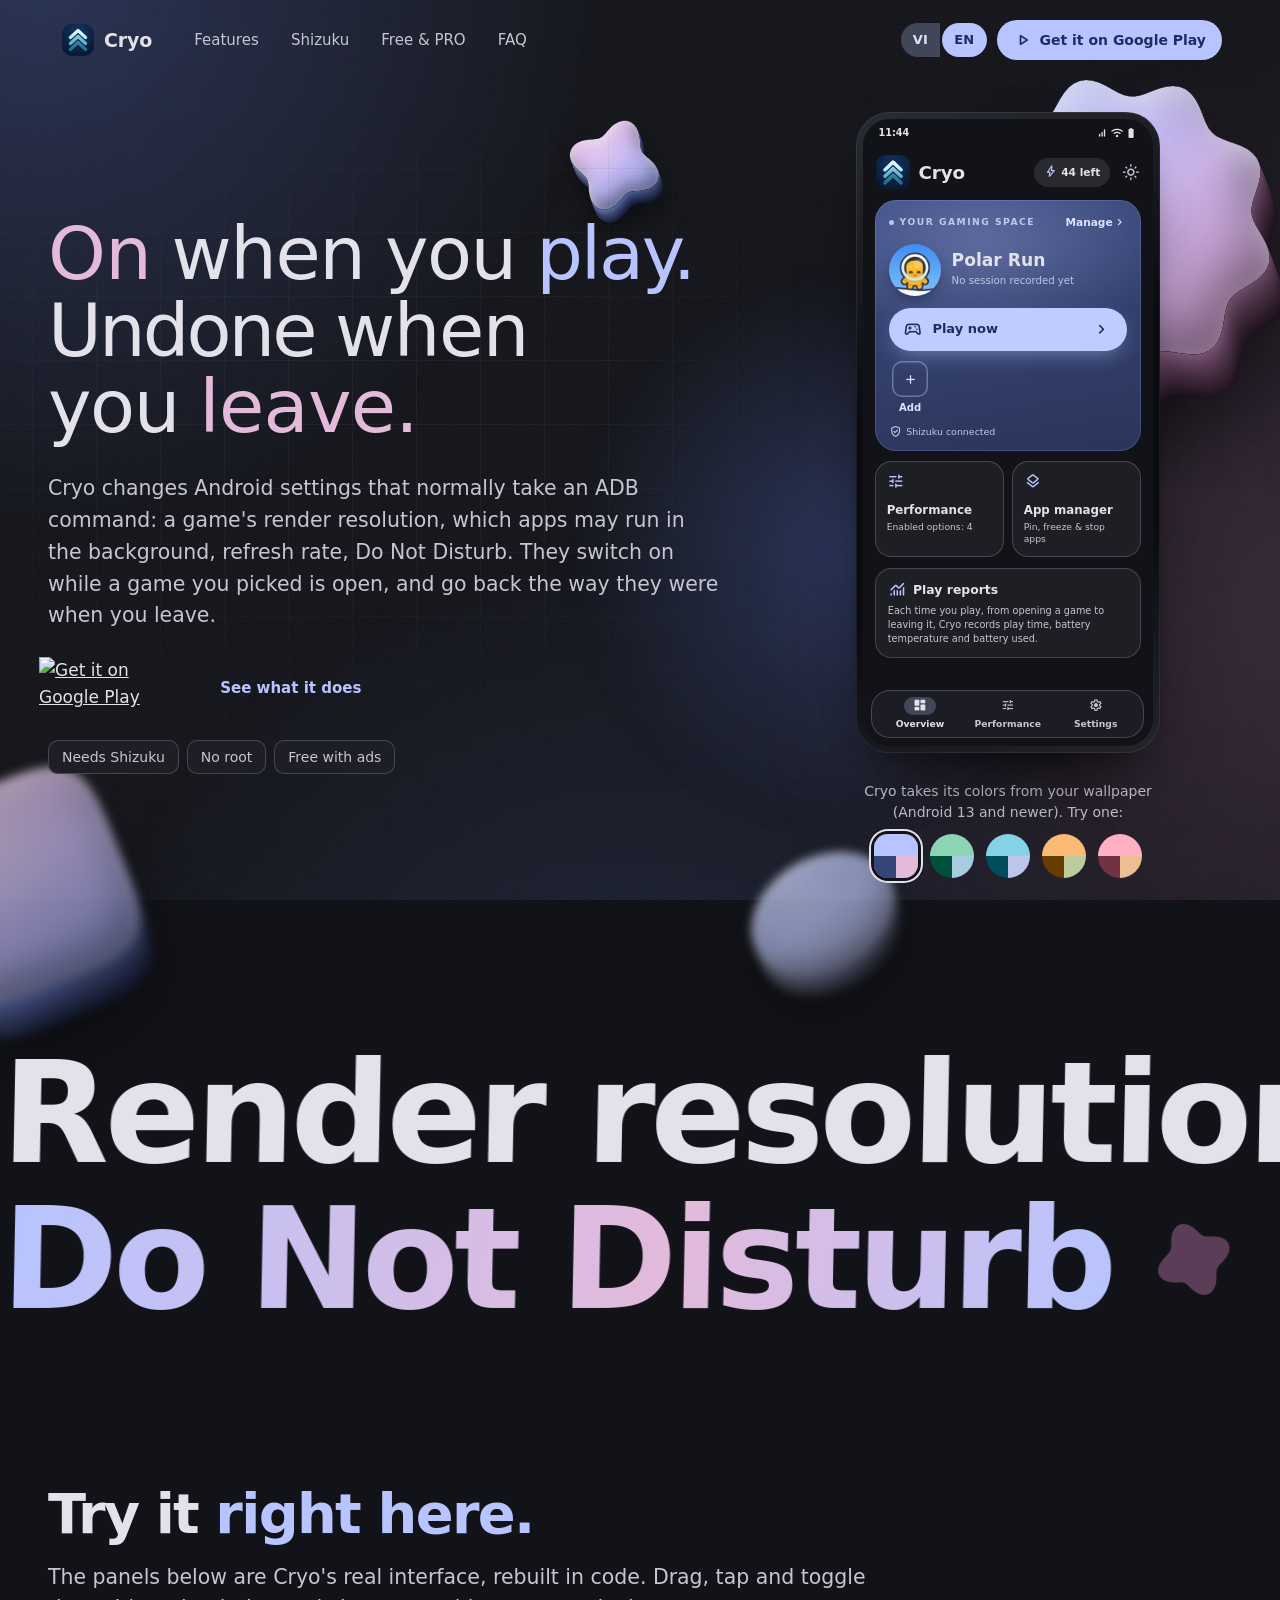
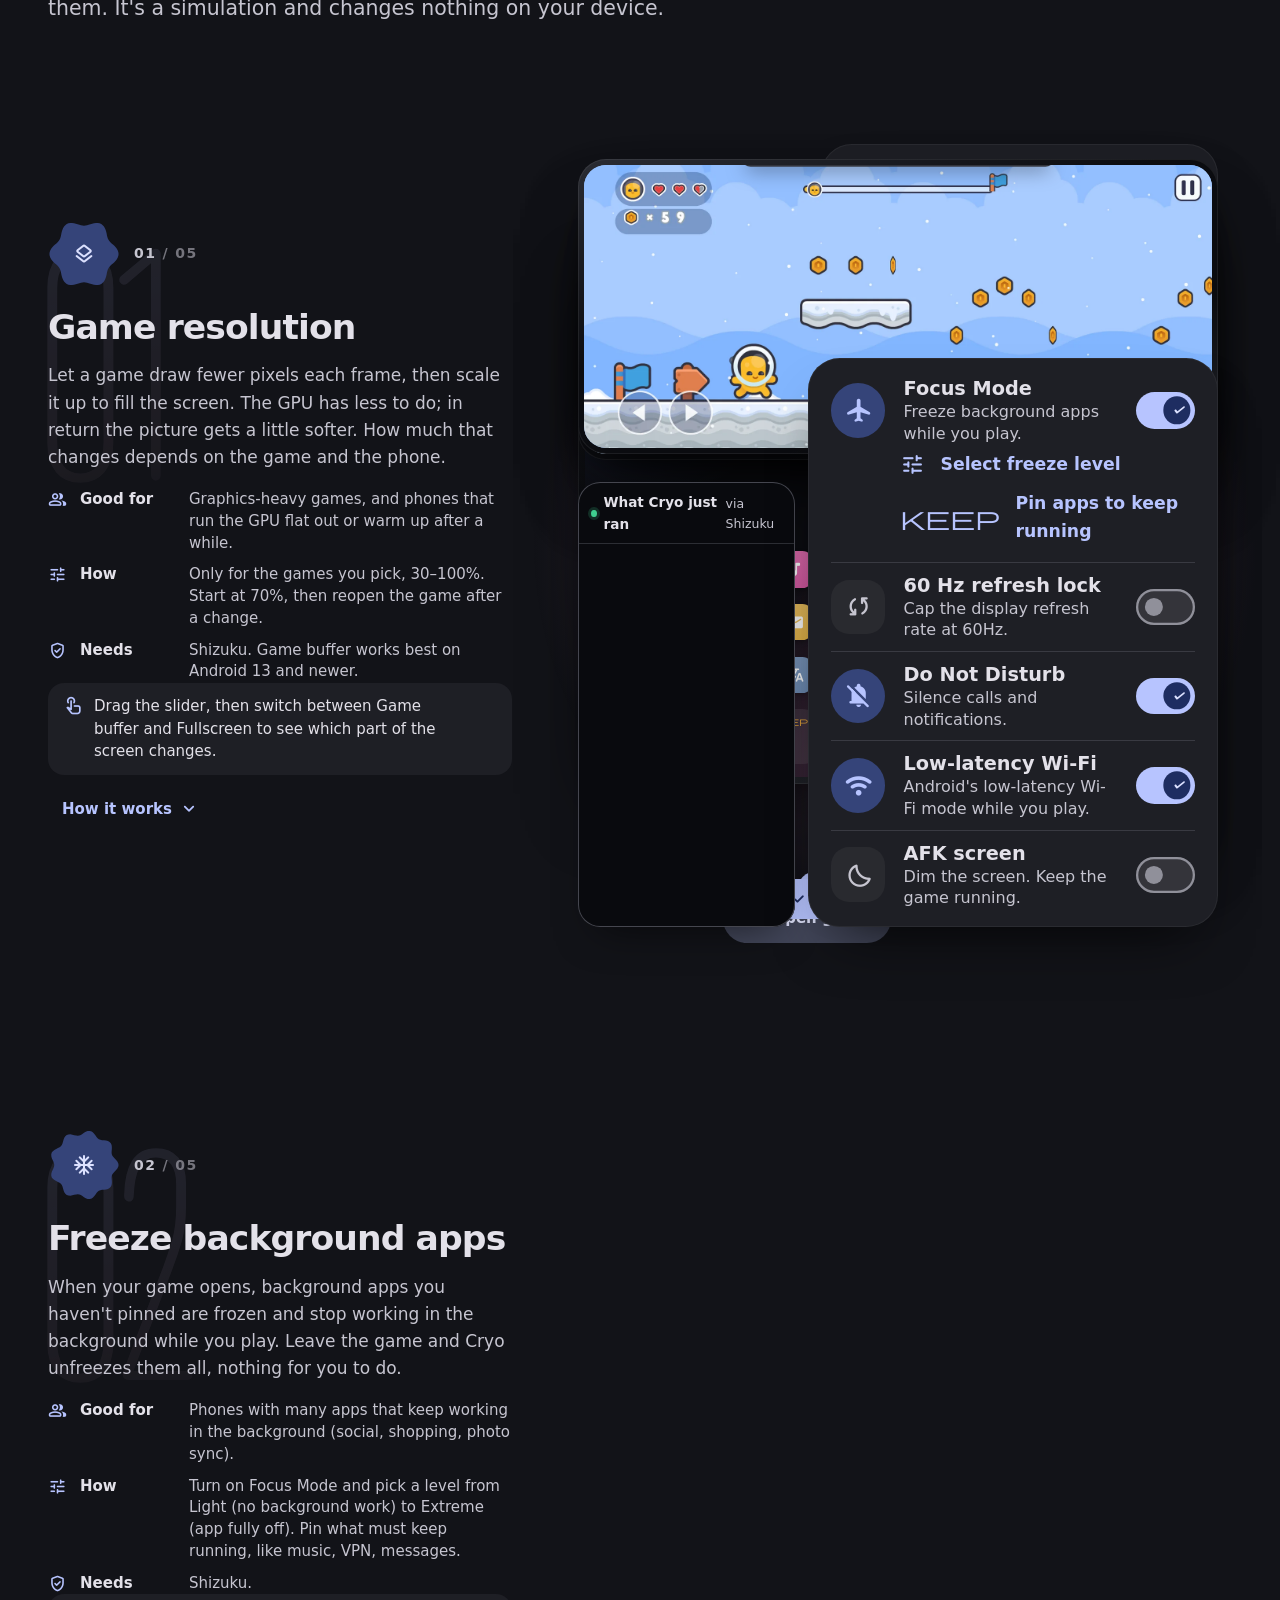
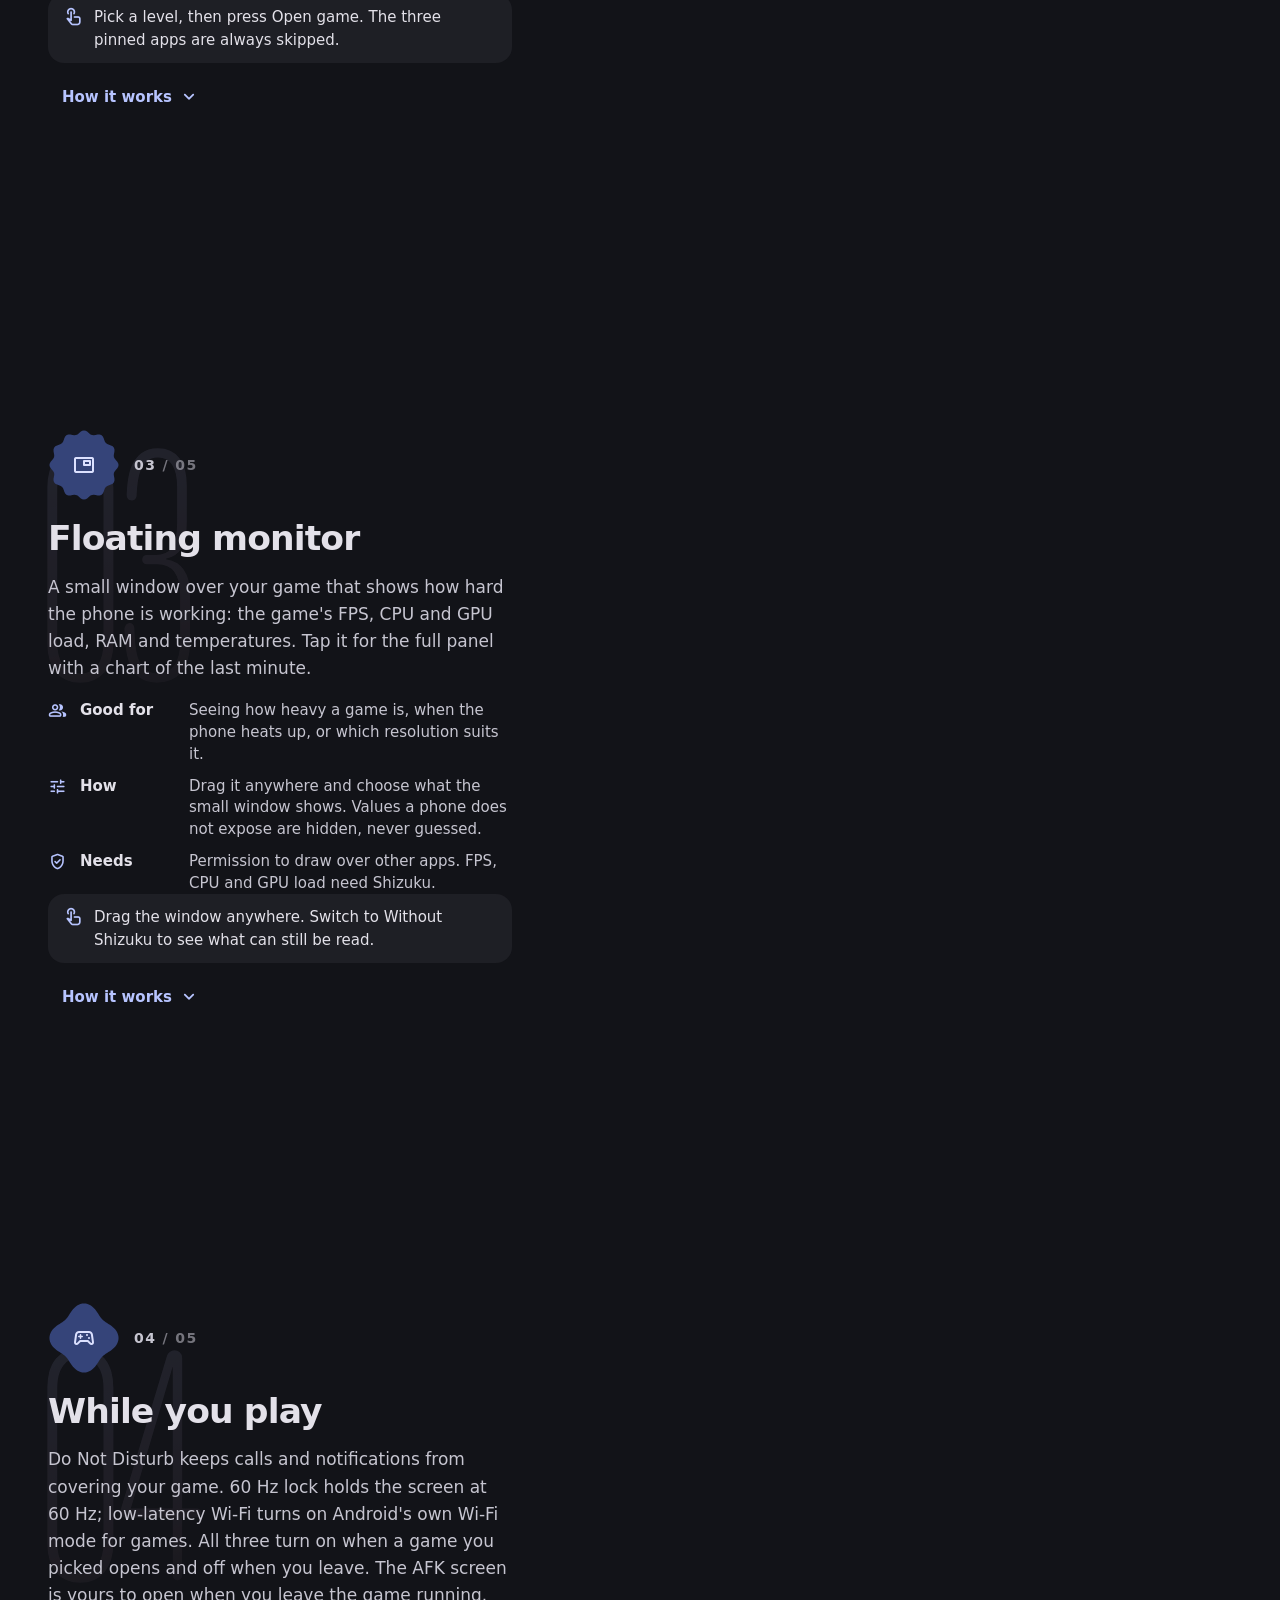
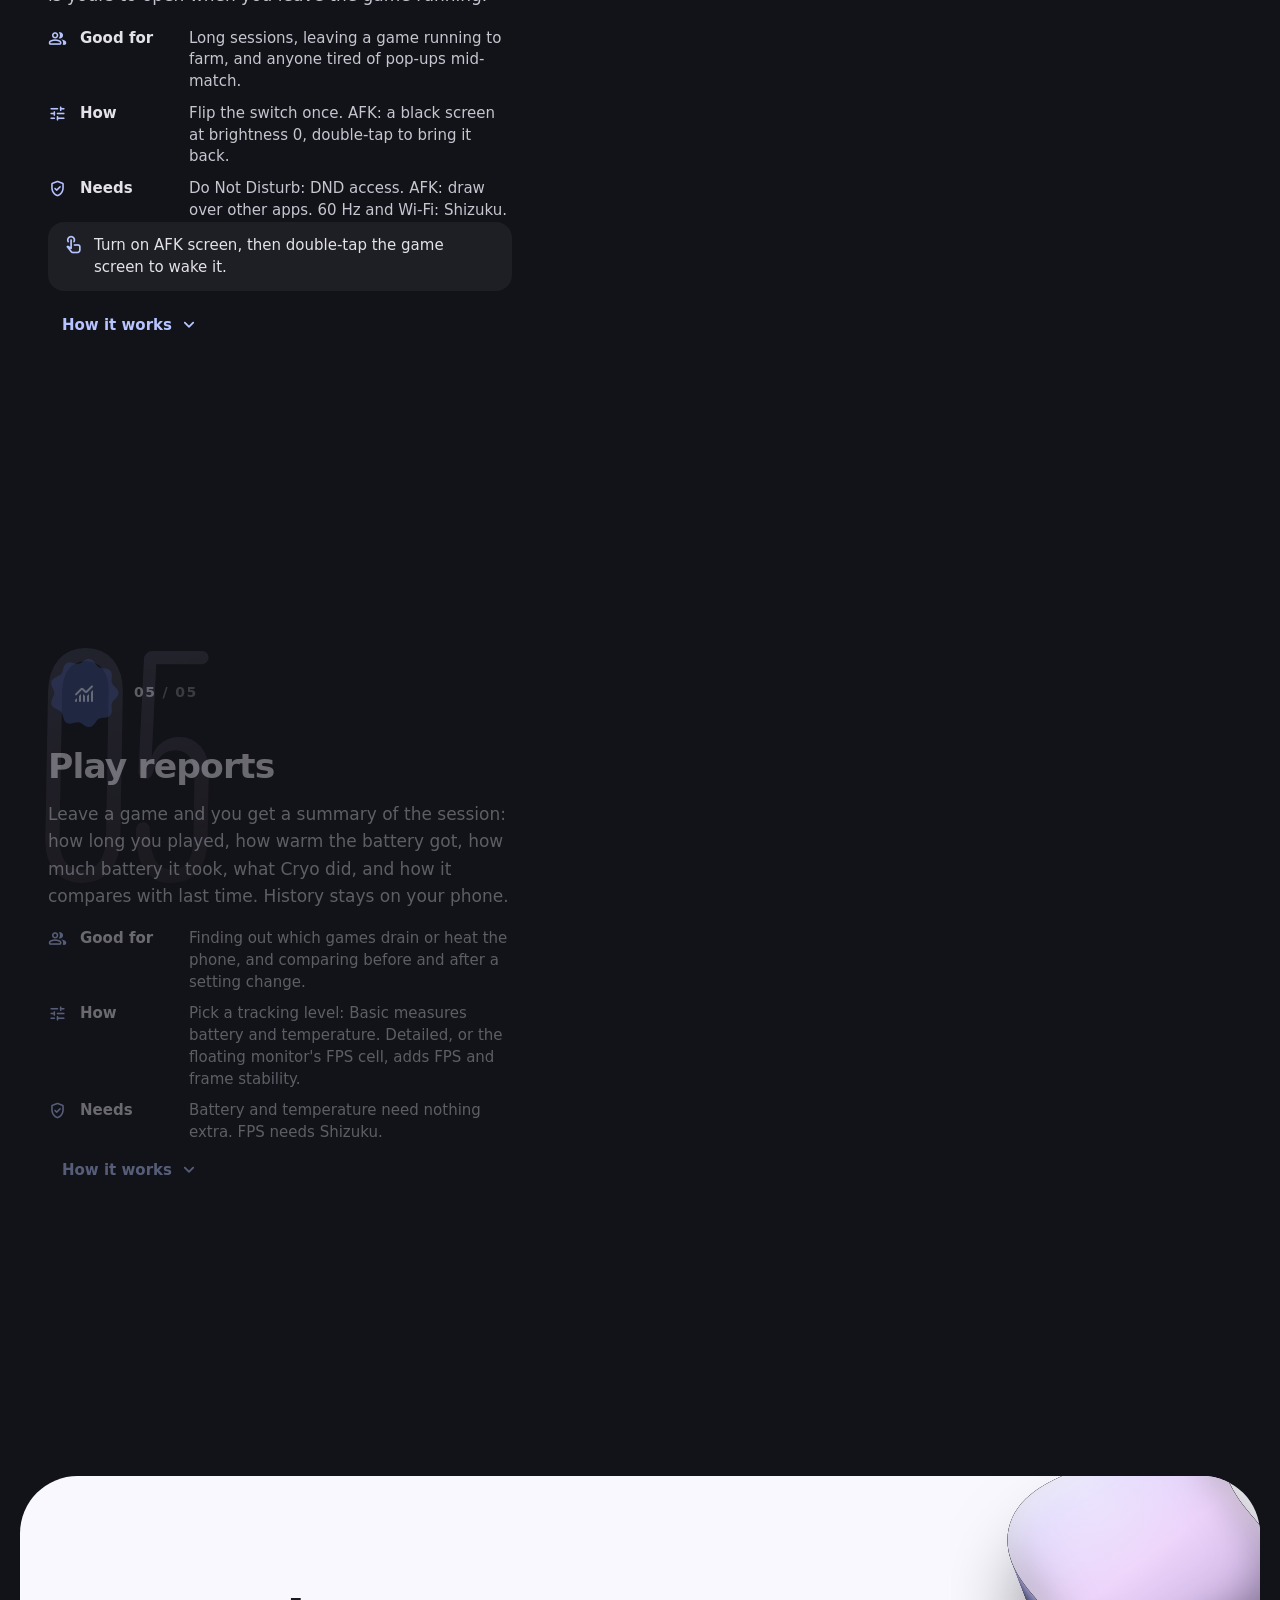
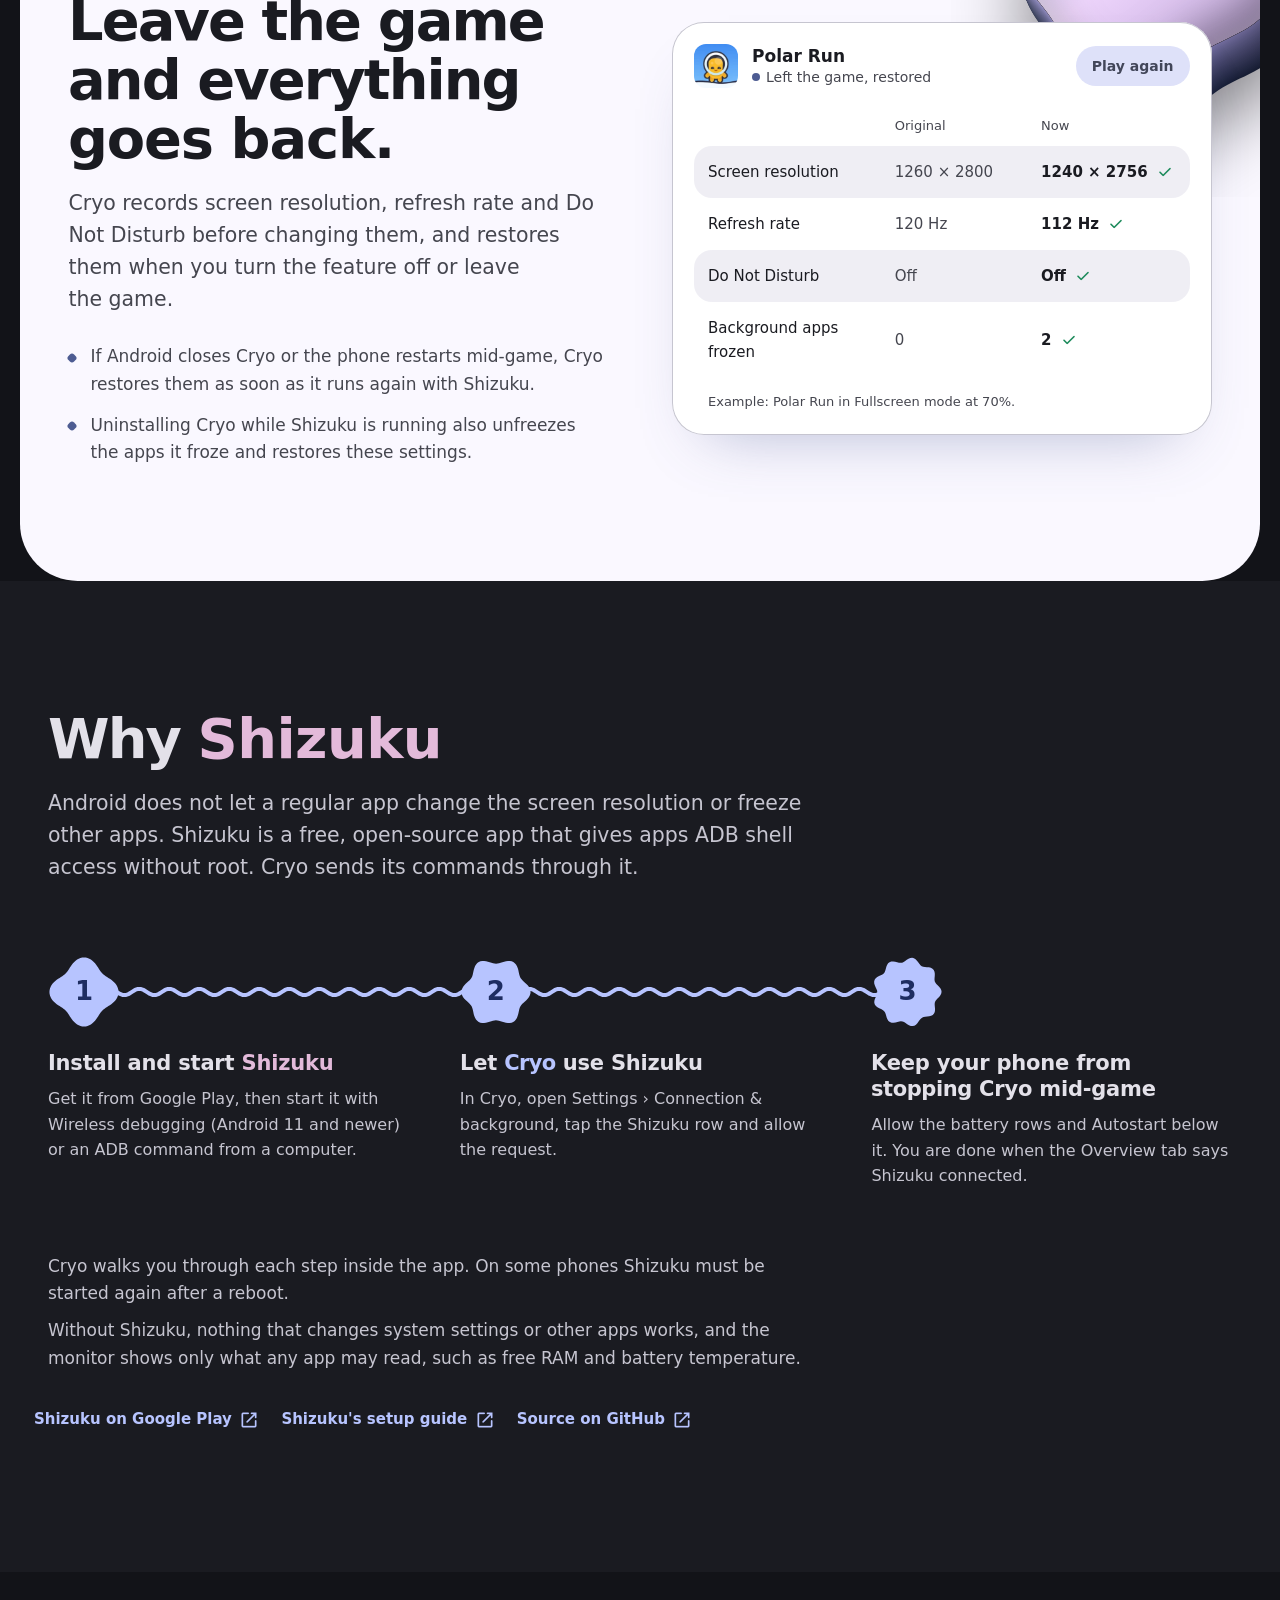
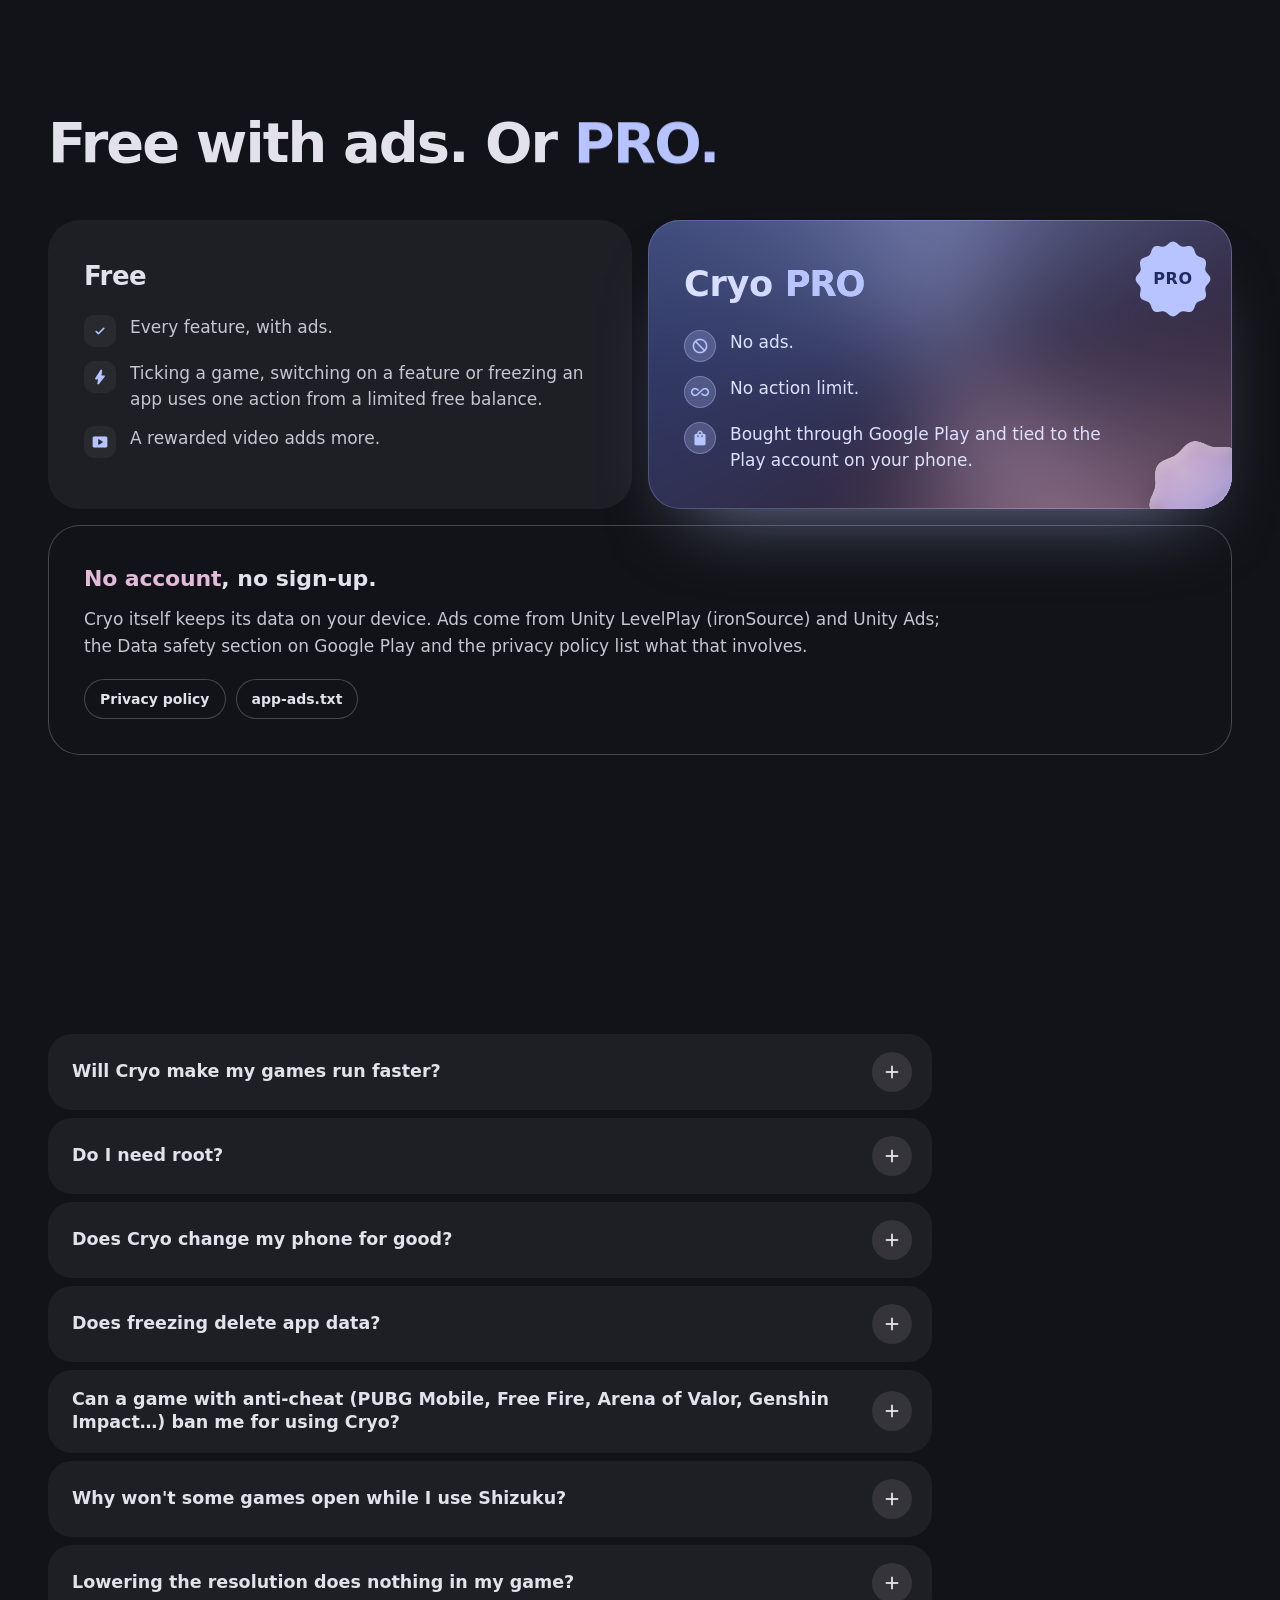
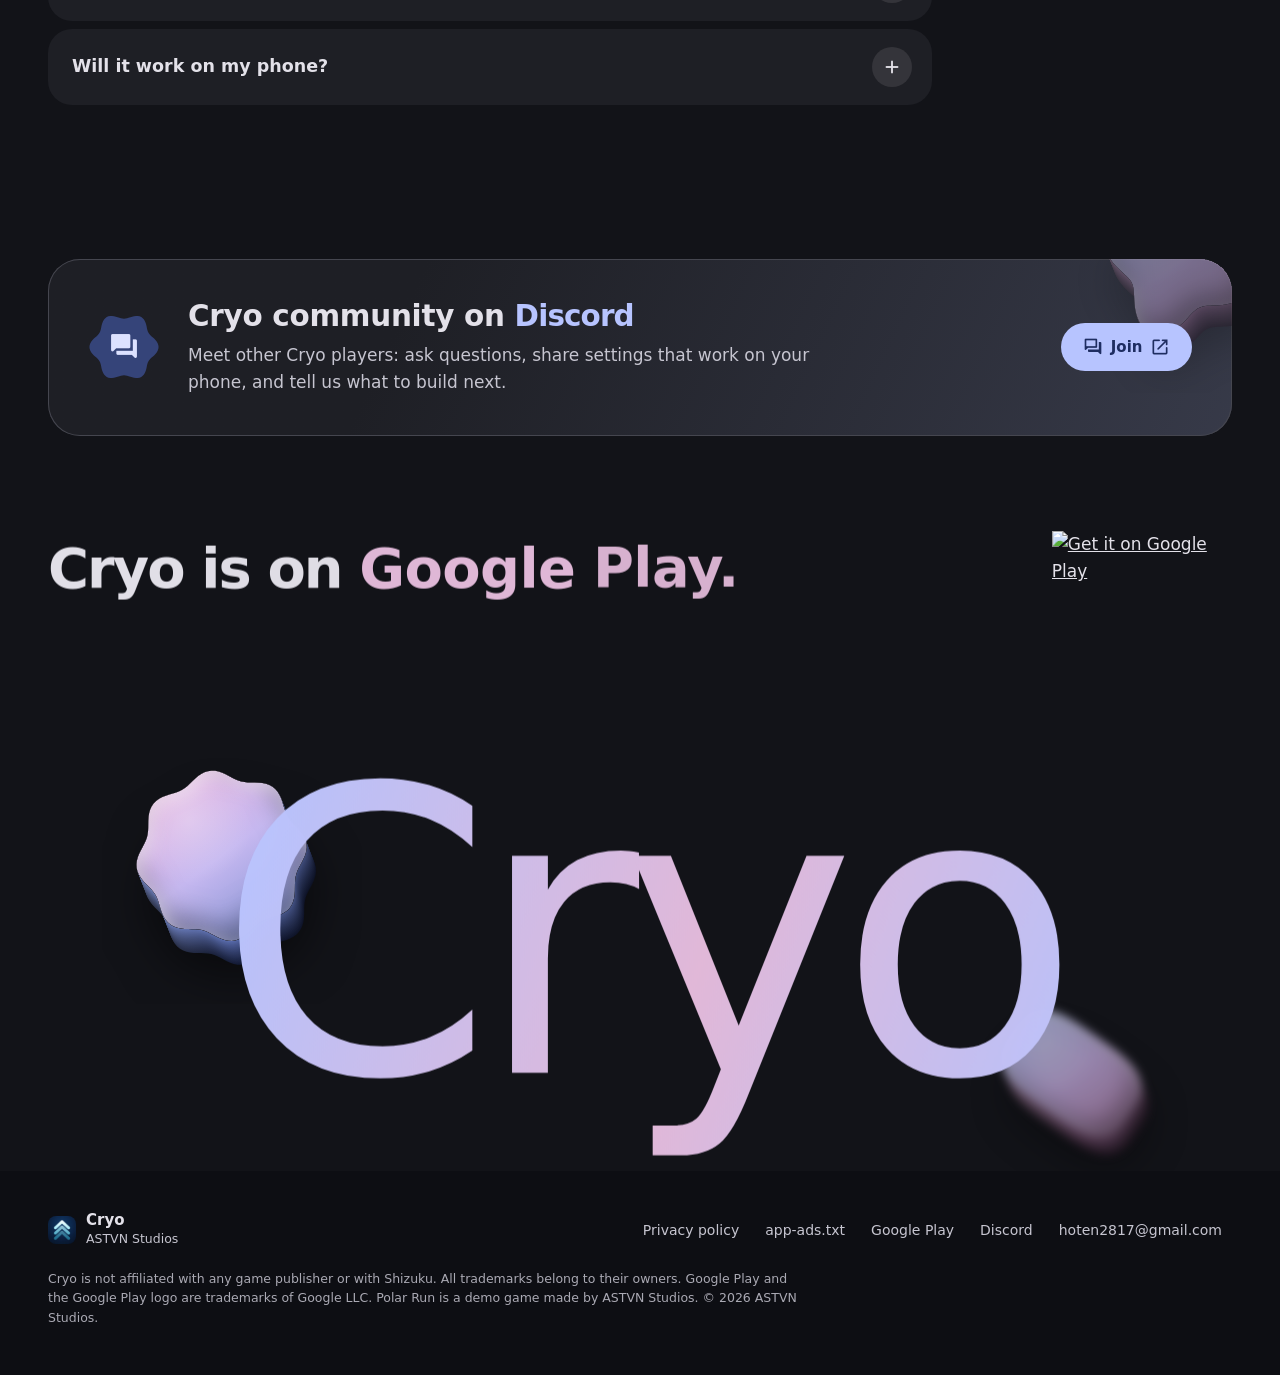
==== commit 27d0159f: "perf(web): #305 toi uu hieu nang tren nen 0e24c0a, khong cat hieu ung - cuon goc thay Lenis (?lenis=" ====
--- a/index.html
+++ b/index.html
@@ -44,7 +44,7 @@
 <link rel="preconnect" href="https://fonts.gstatic.com" crossorigin>
 <link rel="stylesheet" href="https://fonts.googleapis.com/css2?family=Google+Sans+Flex:slnt,wdth,wght,ROND@-10..0,25..151,100..1000,0..100&display=swap">
 <link rel="stylesheet" href="https://fonts.googleapis.com/css2?family=Material+Symbols+Rounded:opsz,wght,FILL,GRAD@20..48,300..600,0..1,0&icon_names=ac_unit,account_balance,add,alarm,all_inclusive,battery_charging_full,battery_full,bedtime,block,bolt,calendar_month,call,chat,check,chevron_right,close,dashboard,developer_board,expand_more,flight,forum,group,keep,layers,light_mode,lock,mail,map,memory,monitoring,music_note,newspaper,notifications_active,notifications_off,open_in_new,photo,picture_in_picture,play_arrow,restart_alt,settings,shopping_bag,signal_cellular_alt,smart_display,speed,sports_esports,sync,thermometer,thermostat,touch_app,translate,tune,undo,verified_user,wifi&display=block">
-<link rel="stylesheet" href="assets/site.css?v=4400214a">
+<link rel="stylesheet" href="assets/site.css?v=a10d70bf">
 </head>
 <body>
 <div class="amb" aria-hidden="true"><i></i><i></i><i></i></div>
@@ -872,9 +872,9 @@
   </div>
 </footer>
 
-<script src="assets/polar.js?v=f200c08c" defer></script>
+<script src="assets/polar.js?v=842ea362" defer></script>
 <script src="assets/numerals.js?v=73d9e727" defer></script>
-<script src="assets/site.js?v=2830a993" defer></script>
-<script src="assets/fx.js?v=2c2fdbdd" defer></script>
+<script src="assets/site.js?v=8c1ee292" defer></script>
+<script src="assets/fx.js?v=db5292cc" defer></script>
 </body>
 </html>
--- a/assets/site.css
+++ b/assets/site.css
@@ -1,5 +1,17 @@
 /* Cryo — trang chủ. Màu là bảng màu Material 3 tối sinh từ cùng màu gốc với app (SchemeTonalSpot),
    chuyển động dùng đúng hằng số lò xo trong ui/theme/Motion.kt của app. */
+
+/* Năm ký hiệu trong chữ của mô phỏng (→ ✓ ❄ ⚡ ⏳, chép nguyên văn từ app) vẽ bằng phông ký hiệu của máy. Google Sans Flex
+   chỉ có chúng trong phần "math" (225 KB) và "symbols" (158 KB): phần math tải GIỮA LÚC CUỘN khi nhật ký lệnh hiện "→",
+   tải xong là trình duyệt đo lại toàn bộ chữ của trang (đo #305: khựng 270–550 ms ở chương Báo cáo). Máy không có phông nào
+   dưới đây thì tự rơi về Google Sans Flex như cũ. */
+@font-face {
+  font-family: 'Cryo Sym';
+  src: local('Segoe UI Symbol'), local('SegoeUISymbol'), local('Apple Symbols'), local('Noto Sans Symbols 2'),
+    local('NotoSansSymbols2-Regular'), local('Noto Sans Symbols'), local('NotoSansSymbols-Regular-Subsetted'),
+    local('NotoSansSymbols-Regular-Subsetted2'), local('Noto Sans Math'), local('DejaVu Sans');
+  unicode-range: U+2192, U+23F3, U+26A1, U+2713, U+2744;
+}
 
 :root {
   --primary: #b7c4ff; --on-primary: #1e2d61; --primary-c: #354479; --on-primary-c: #dce1ff;
@@ -18,7 +30,7 @@
 
   --gutter: clamp(16px, 4vw, 48px);
   --maxw: 1240px;
-  --font: 'Google Sans Flex', 'Google Sans', Roboto, system-ui, -apple-system, 'Segoe UI', sans-serif;
+  --font: 'Cryo Sym', 'Google Sans Flex', 'Google Sans', Roboto, system-ui, -apple-system, 'Segoe UI', sans-serif;
 
   /* Màu cố định của app (không đổi theo hình nền): mức đóng băng L1–L4. */
   --l1-bg: #1f4a3c; --l1-fg: #4fd09f; --l2-bg: #3b3f52; --l2-fg: #c2c5dd;
@@ -162,17 +174,25 @@
 /* ---------- Đầu trang ---------- */
 .top { position: fixed; z-index: 50; inset: 0 0 auto 0; padding: 10px var(--gutter); pointer-events: none; }
 .top-bar {
+  position: relative; z-index: 0;
   pointer-events: auto; max-width: var(--maxw); margin-inline: auto; display: flex; align-items: center; gap: 16px;
-  height: 60px; padding: 0 10px 0 14px; border-radius: 999px; background: transparent;
-  transition: background-color 300ms ease, box-shadow 300ms ease, backdrop-filter 300ms ease, max-width var(--t-sheet) var(--ease-sheet);
-}
-/* Cuộn xuống thì thanh trên co lại thành viên thuốc gọn hơn (lò xo bảng). */
-@media (min-width: 1100px) { .top.scrolled .top-bar { max-width: 1060px; } }
-.top.scrolled .top-bar {
+  height: 60px; padding: 0 10px 0 14px; border-radius: 999px;
+  transition: max-width var(--t-sheet) var(--ease-sheet);
+}
+/* Kính mờ của thanh nằm ở lớp riêng, bán kính làm mờ CỐ ĐỊNH, chỉ hiện dần bằng opacity (#305). Bản cũ chuyển tiếp chính
+   backdrop-filter (none → blur 20px) 300 ms: Chrome không chạy được chuyển tiếp đó trên compositor — mỗi khung tính lại
+   bán kính + vẽ lại trên luồng chính, đúng lúc vừa bắt đầu cuộn khỏi đầu trang (đo: 40 khung bị bỏ trong 0,4 s đầu tiên
+   của cú cuộn; cách này 15, như không có kính). Nhìn y hệt: nền, kính mờ và bóng cùng hiện trong 300 ms. */
+.top-bar::before {
+  content: ""; position: absolute; inset: 0; z-index: -1; border-radius: inherit; pointer-events: none;
   background: color-mix(in oklab, var(--surface-c) 78%, transparent);
   -webkit-backdrop-filter: blur(20px) saturate(1.3); backdrop-filter: blur(20px) saturate(1.3);
   box-shadow: 0 1px 0 color-mix(in oklab, var(--on-surface) 6%, transparent) inset, 0 12px 32px -18px rgba(0,0,0,.6);
-}
+  opacity: 0; transition: opacity 300ms ease;
+}
+/* Cuộn xuống thì thanh trên co lại thành viên thuốc gọn hơn (lò xo bảng). */
+@media (min-width: 1100px) { .top.scrolled .top-bar { max-width: 1060px; } }
+.top.scrolled .top-bar::before { opacity: 1; }
 .brand { display: inline-flex; align-items: center; gap: 10px; text-decoration: none; font-weight: 650; font-size: 19px; letter-spacing: -.01em; font-variation-settings: 'ROND' 100; }
 .brand img { border-radius: 10px; }
 .top-nav { display: flex; gap: 4px; margin-left: 12px; }
@@ -367,7 +387,8 @@
 /* `translate` (-50%) áp SAU transform nên tổng dịch vẫn là (6%, -46%) như cũ. Nhịp bậc: xem hsGlow. */
 @keyframes chapGlow { 0% { transform: translate(0%, 0%) scale(1) rotate(0deg); } 12.5% { transform: translate(0.187%, 0.124%) scale(1.002) rotate(0.249deg); } 25% { transform: translate(0.775%, 0.517%) scale(1.01) rotate(1.033deg); } 37.5% { transform: translate(1.757%, 1.171%) scale(1.023) rotate(2.342deg); } 50% { transform: translate(3%, 2%) scale(1.04) rotate(4deg); } 62.5% { transform: translate(4.243%, 2.829%) scale(1.057) rotate(5.658deg); } 75% { transform: translate(5.225%, 3.483%) scale(1.07) rotate(6.967deg); } 87.5% { transform: translate(5.813%, 3.876%) scale(1.078) rotate(7.751deg); } 100% { transform: translate(6%, 4%) scale(1.08) rotate(8deg); } }
 /* Câu chuyện đã cuộn khuất (máy tính: chương cuối vẫn "đang sáng") → quầng thôi trôi. */
-.story.off-view .chap::before { animation-play-state: paused; }
+.story.off-view .chap::before, .chap.off-view::before { animation-play-state: paused; }
+.hero.off-view .hs-glow { animation-play-state: paused; }
 .cmk { display: flex; align-items: center; gap: 14px; margin-bottom: 18px; }
 .cm-shape { width: 52px; height: 52px; }
 .cm-shape path { transition: fill 420ms ease; }
@@ -1255,6 +1276,24 @@
 @media (max-width: 760px) { .cm-card { grid-template-columns: 1fr; } .cm-card .btn { justify-self: start; } .o9 { --s: 170px; right: -60px; top: -70px; } }
 
 /* ---------- Trạng thái ban đầu của chuyển động (chỉ khi JS chạy) ---------- */
+/* Nền hiện dần và LẦN LƯỢT (#305, user: "khi mới vô, thành phần ở nền hiện lên đầu tiên một cách tức thì → khựng"). Chữ đầu
+   trang chờ phông (≤ 0,9 s) nên trước đây nền sáng bừng ngay khung đầu, khối 3D bật ra lúc fx.js vẽ xong, rồi mới tới chữ.
+   Nay: ánh nền sáng dần từ khung đầu (đèn bật lên trong lúc chờ phông); khi trang mở (.booted) quầng sau điện thoại và lưới
+   dựng chữ hiện dần, khối 3D nảy vào lần lượt SAU khi chữ đã bắt đầu nở. Chỉ opacity/scale → chạy trên compositor;
+   animation chỉ giữ `backwards` nên xong là gỡ hẳn, không để lại lớp hoạt ảnh. */
+.js:not(.no-motion) .amb { animation: ambIn 1.8s cubic-bezier(.2, 0, 0, 1) backwards; }
+@keyframes ambIn { from { opacity: 0; } }
+.js:not(.no-motion):not(.booted) .hero::before, .js:not(.no-motion):not(.booted) .hero::after { opacity: 0; }
+.booted .hero::before { transition: opacity 1.4s cubic-bezier(.2, 0, 0, 1) .2s; }
+.booted .hero::after { transition: opacity 1.8s ease .55s; }
+.js:not(.no-motion):not(.booted) .hero .orb { opacity: 0; }
+.js:not(.no-motion):not(.booted) .hero .orb canvas { scale: .55; }
+.booted .hero .orb { transition: opacity .7s ease var(--od, .5s); }
+.booted .hero .orb canvas { transition: scale 1.1s var(--ease-spatial) var(--od, .5s); }
+.hero .o1 { --od: .5s; } .hero .o3 { --od: .66s; } .hero .o2 { --od: .82s; } .hero .o4 { --od: .98s; }
+/* Khung điện thoại rỗng cũng chờ (trước đây nằm đen sẵn ~1,3 s trước khi nội dung bay vào): nảy lên ngay trước các khối. */
+.js:not(.no-motion):not(.booted) .hero-phone { opacity: 0; scale: .94; }
+.booted .hero-phone { transition: opacity .5s ease .1s, scale .9s var(--ease-spatial) .1s; }
 .js:not(.no-motion) .hero-h .hl, .js:not(.no-motion) .hero-in { opacity: 0; }
 .js:not(.no-motion) .hero-phone [data-b] { opacity: 0; }
 .js:not(.no-motion) .slot [data-b] { opacity: 0; }
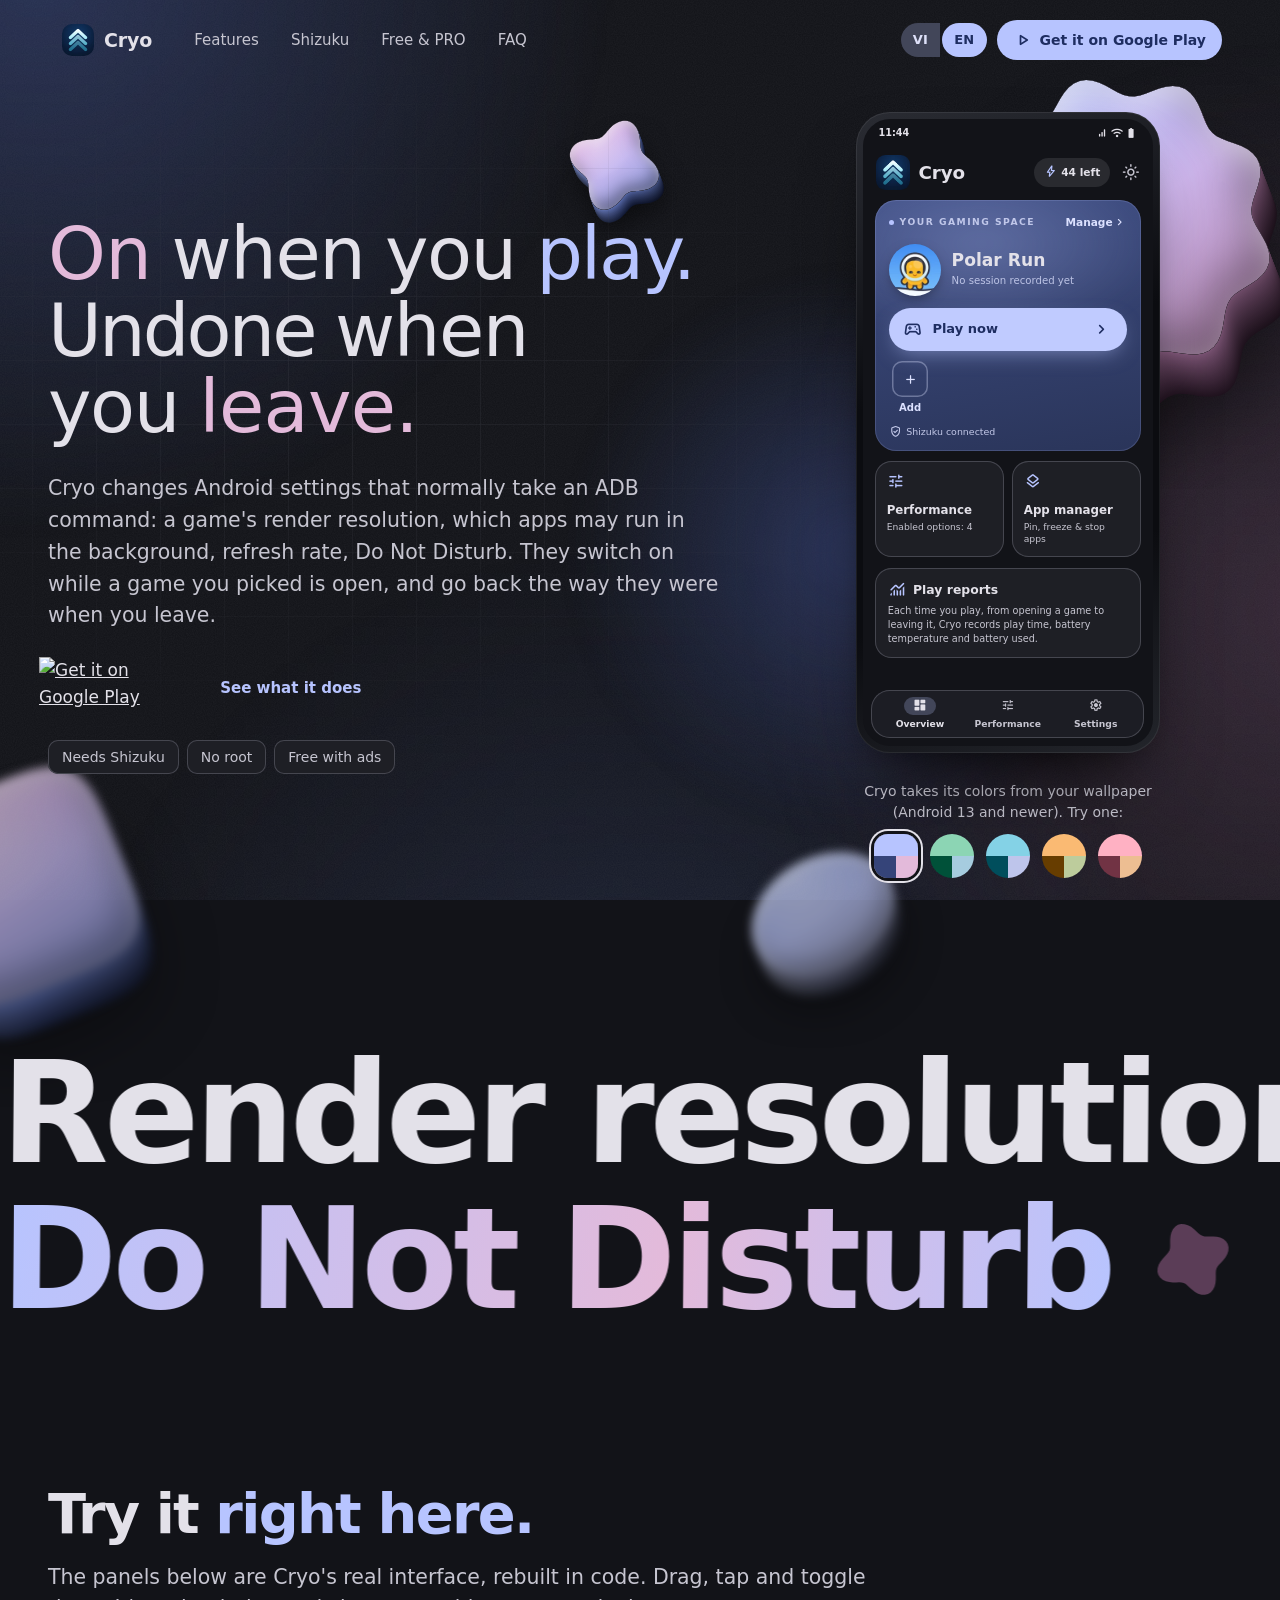
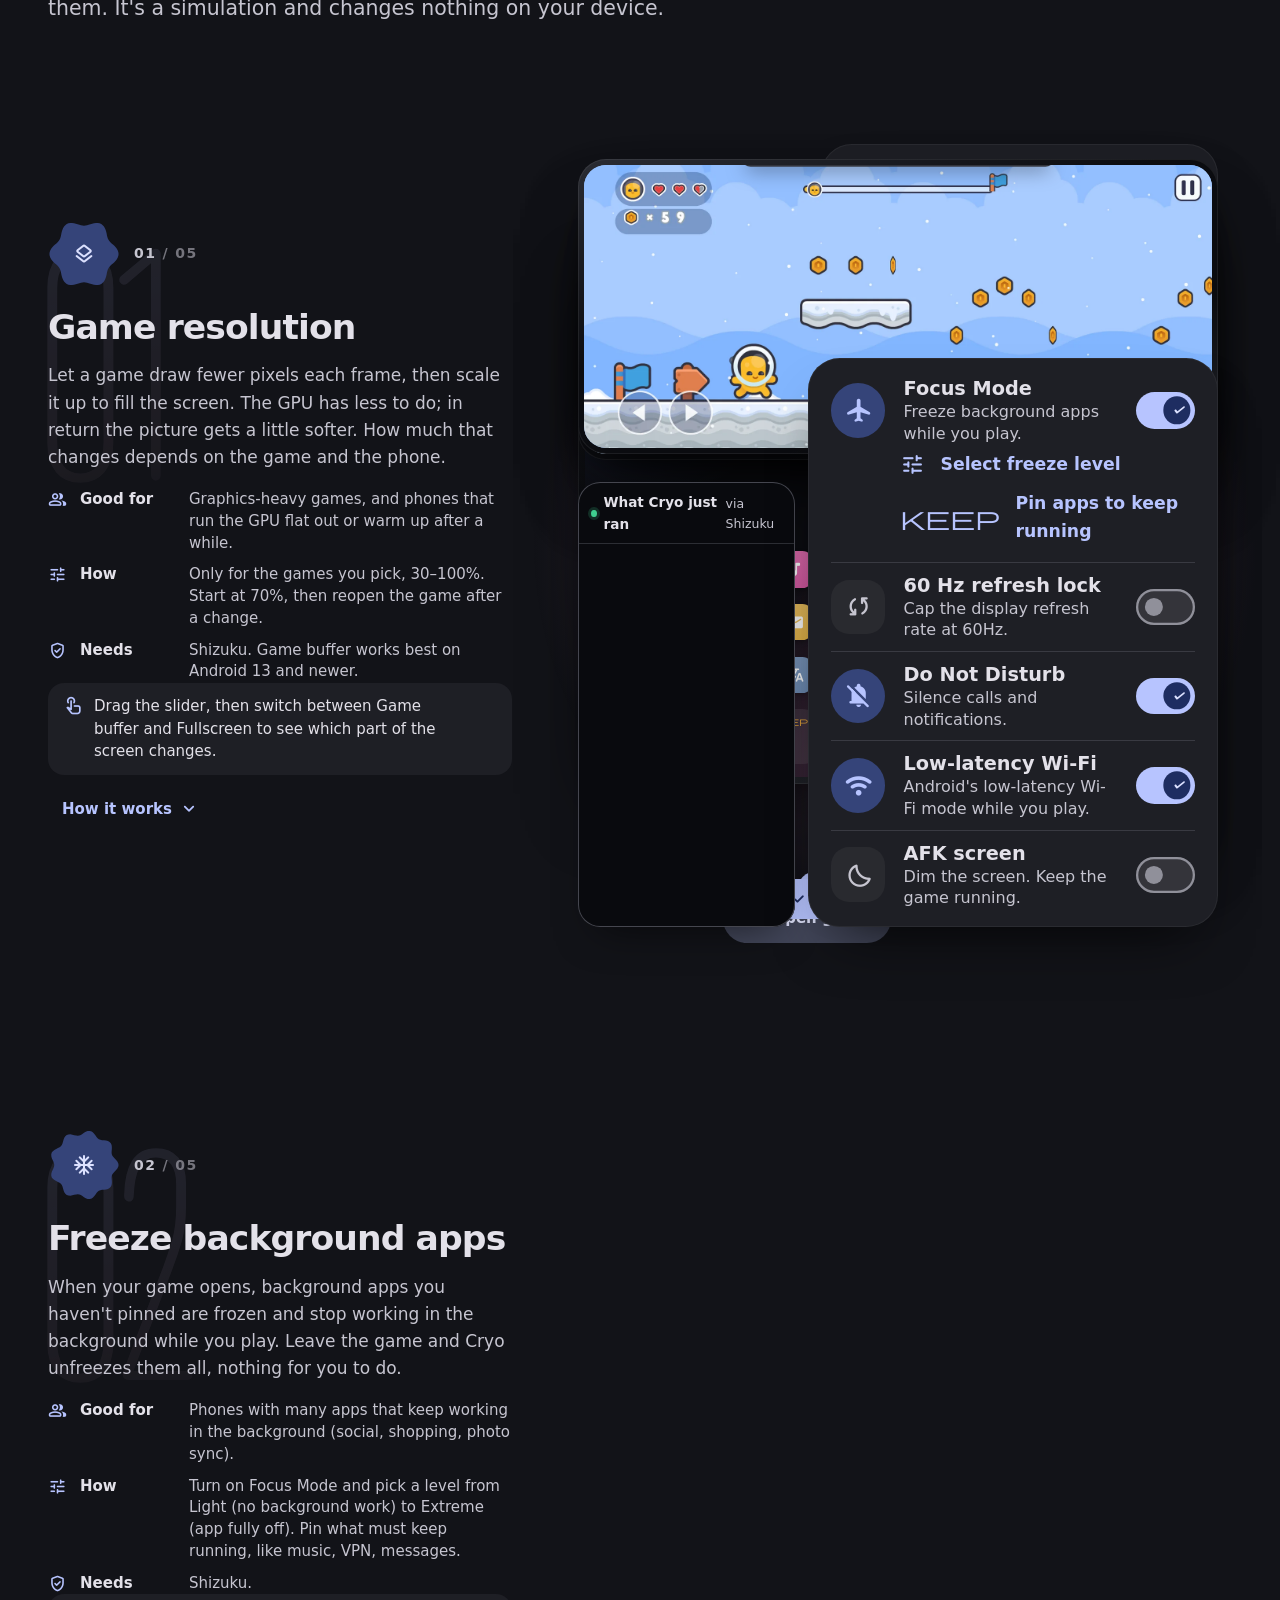
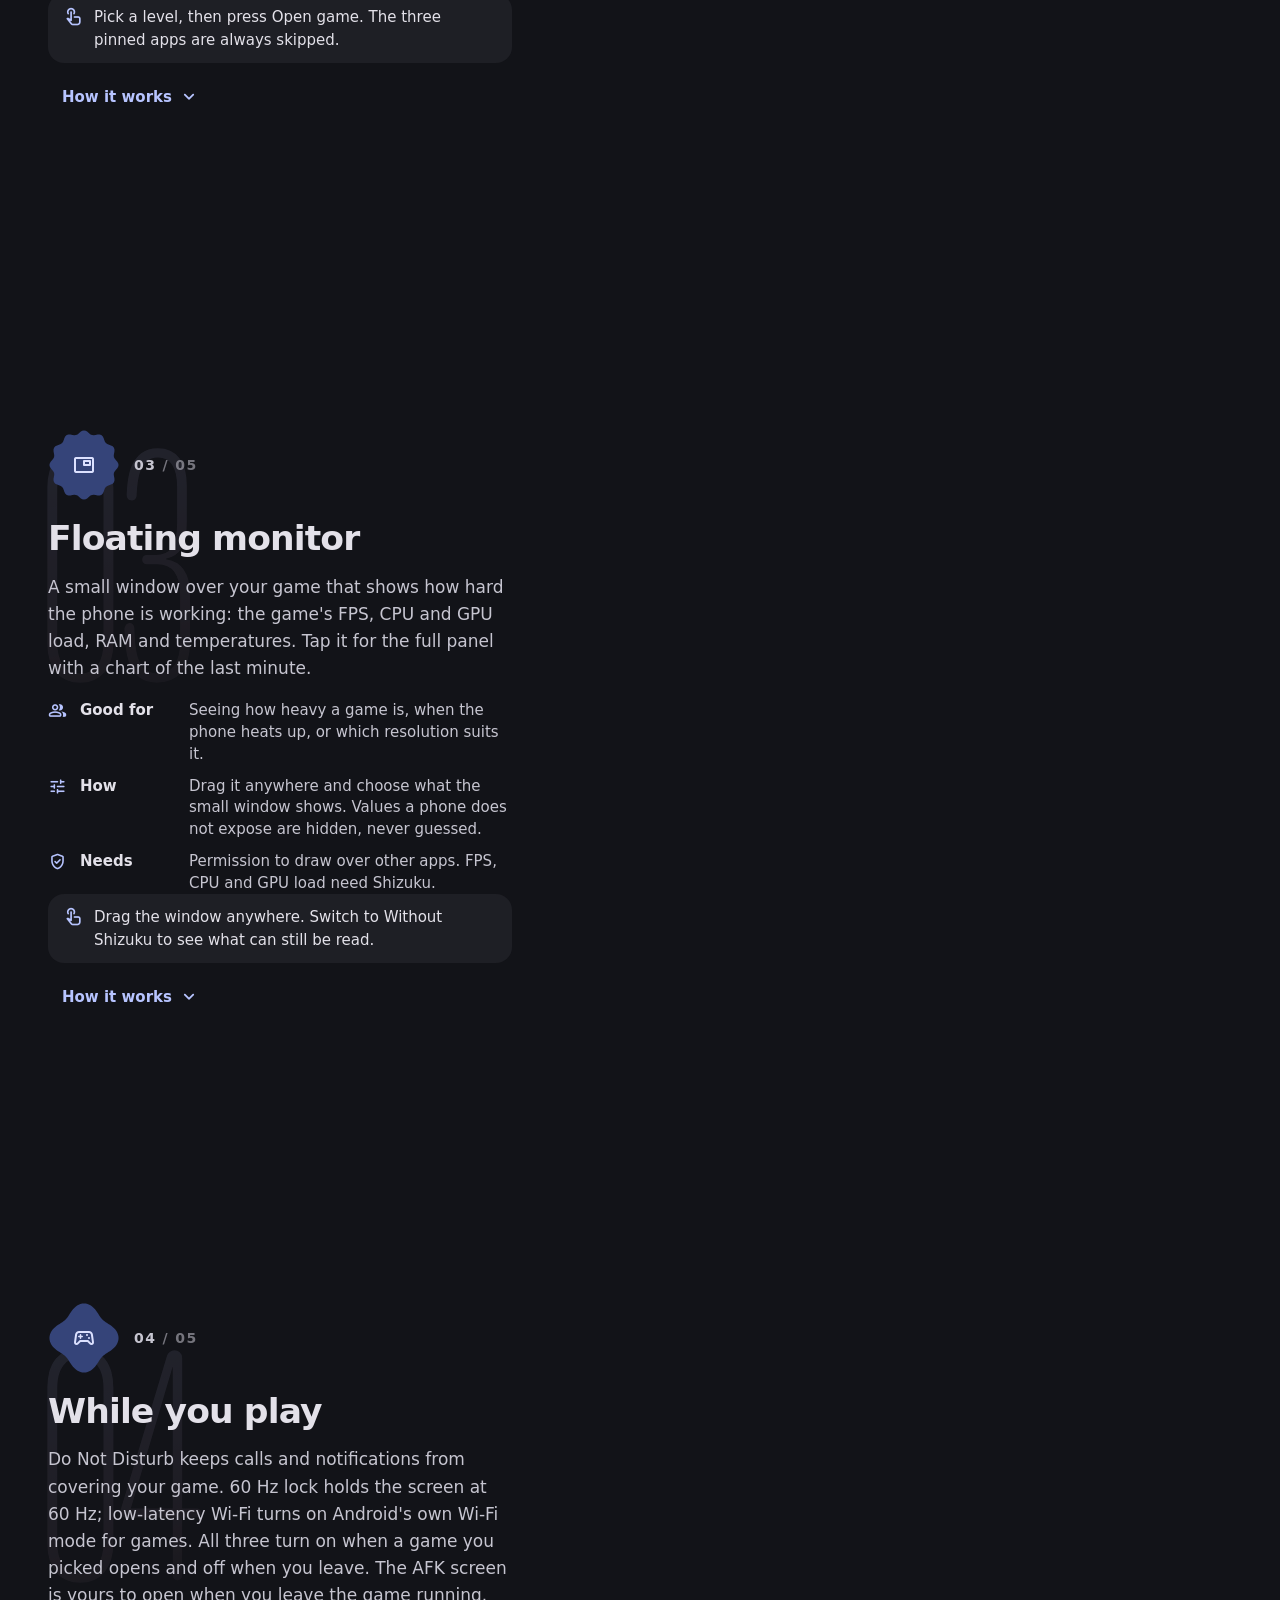
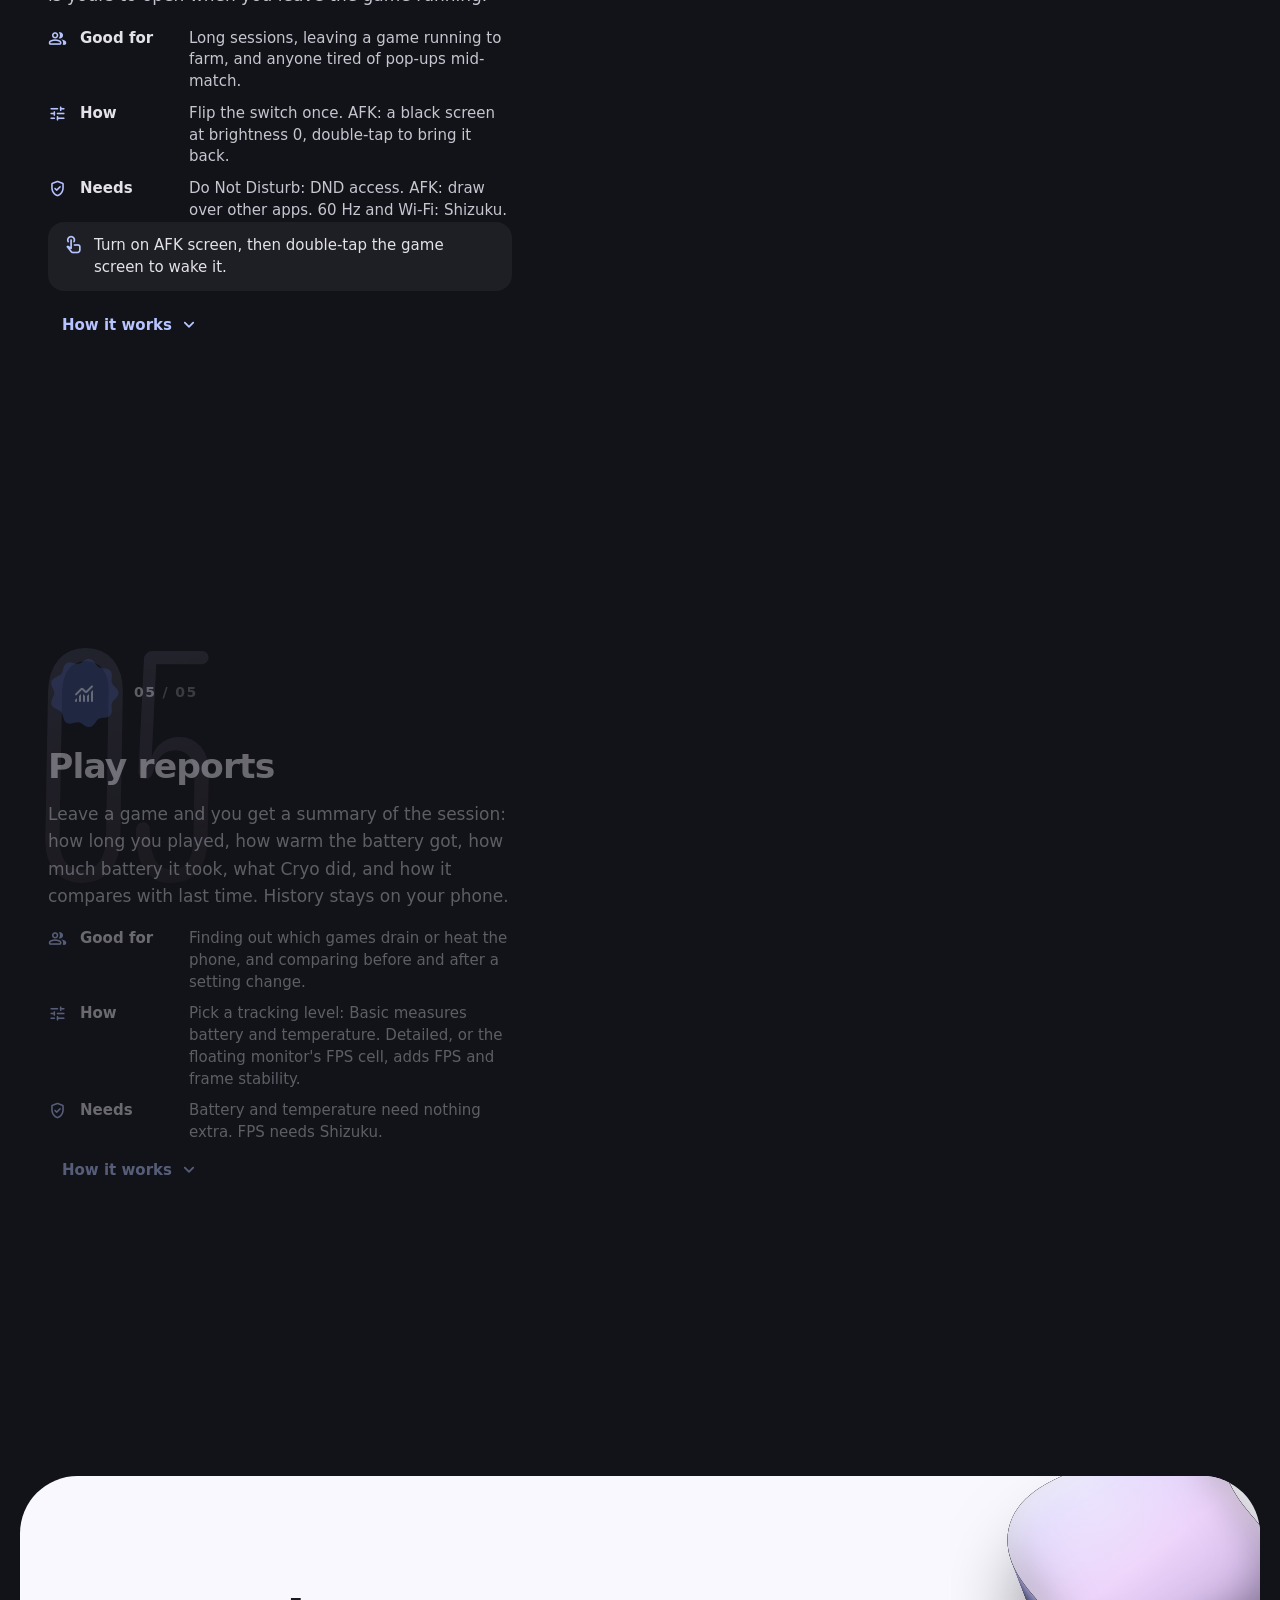
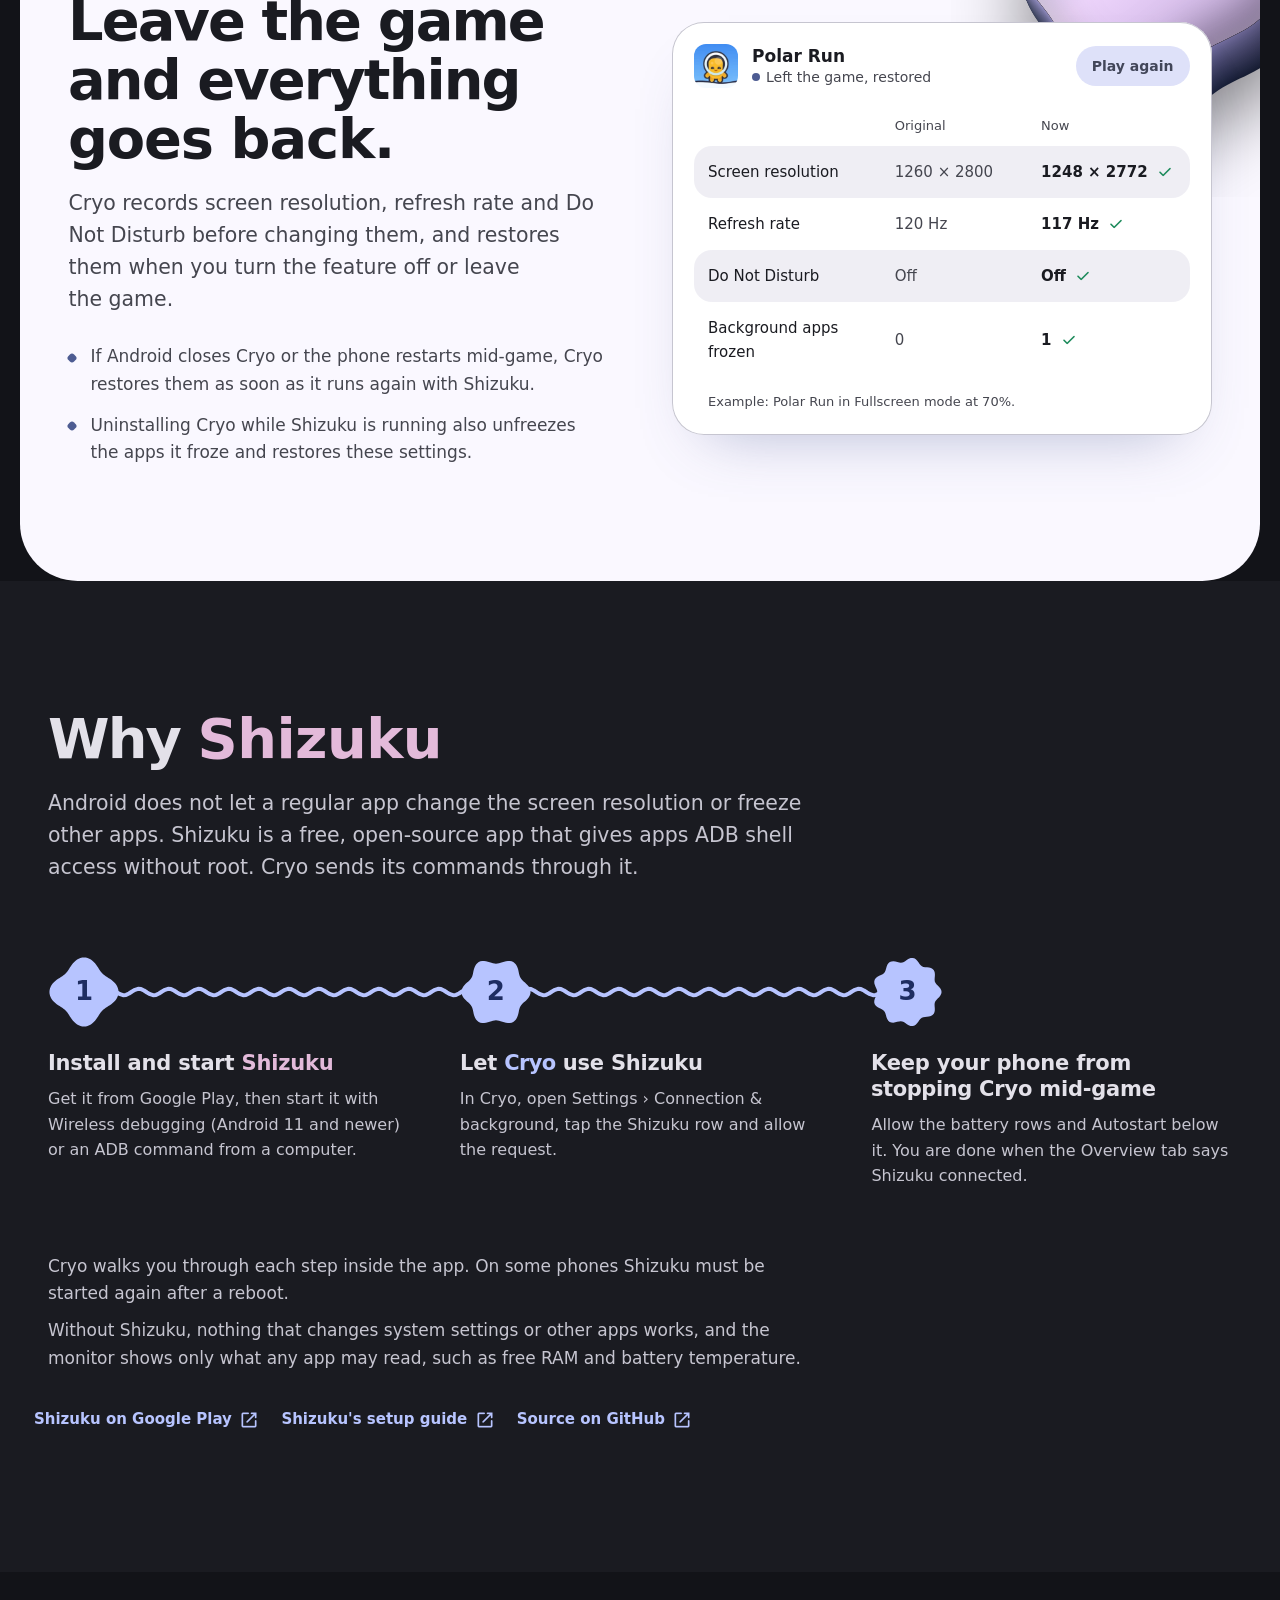
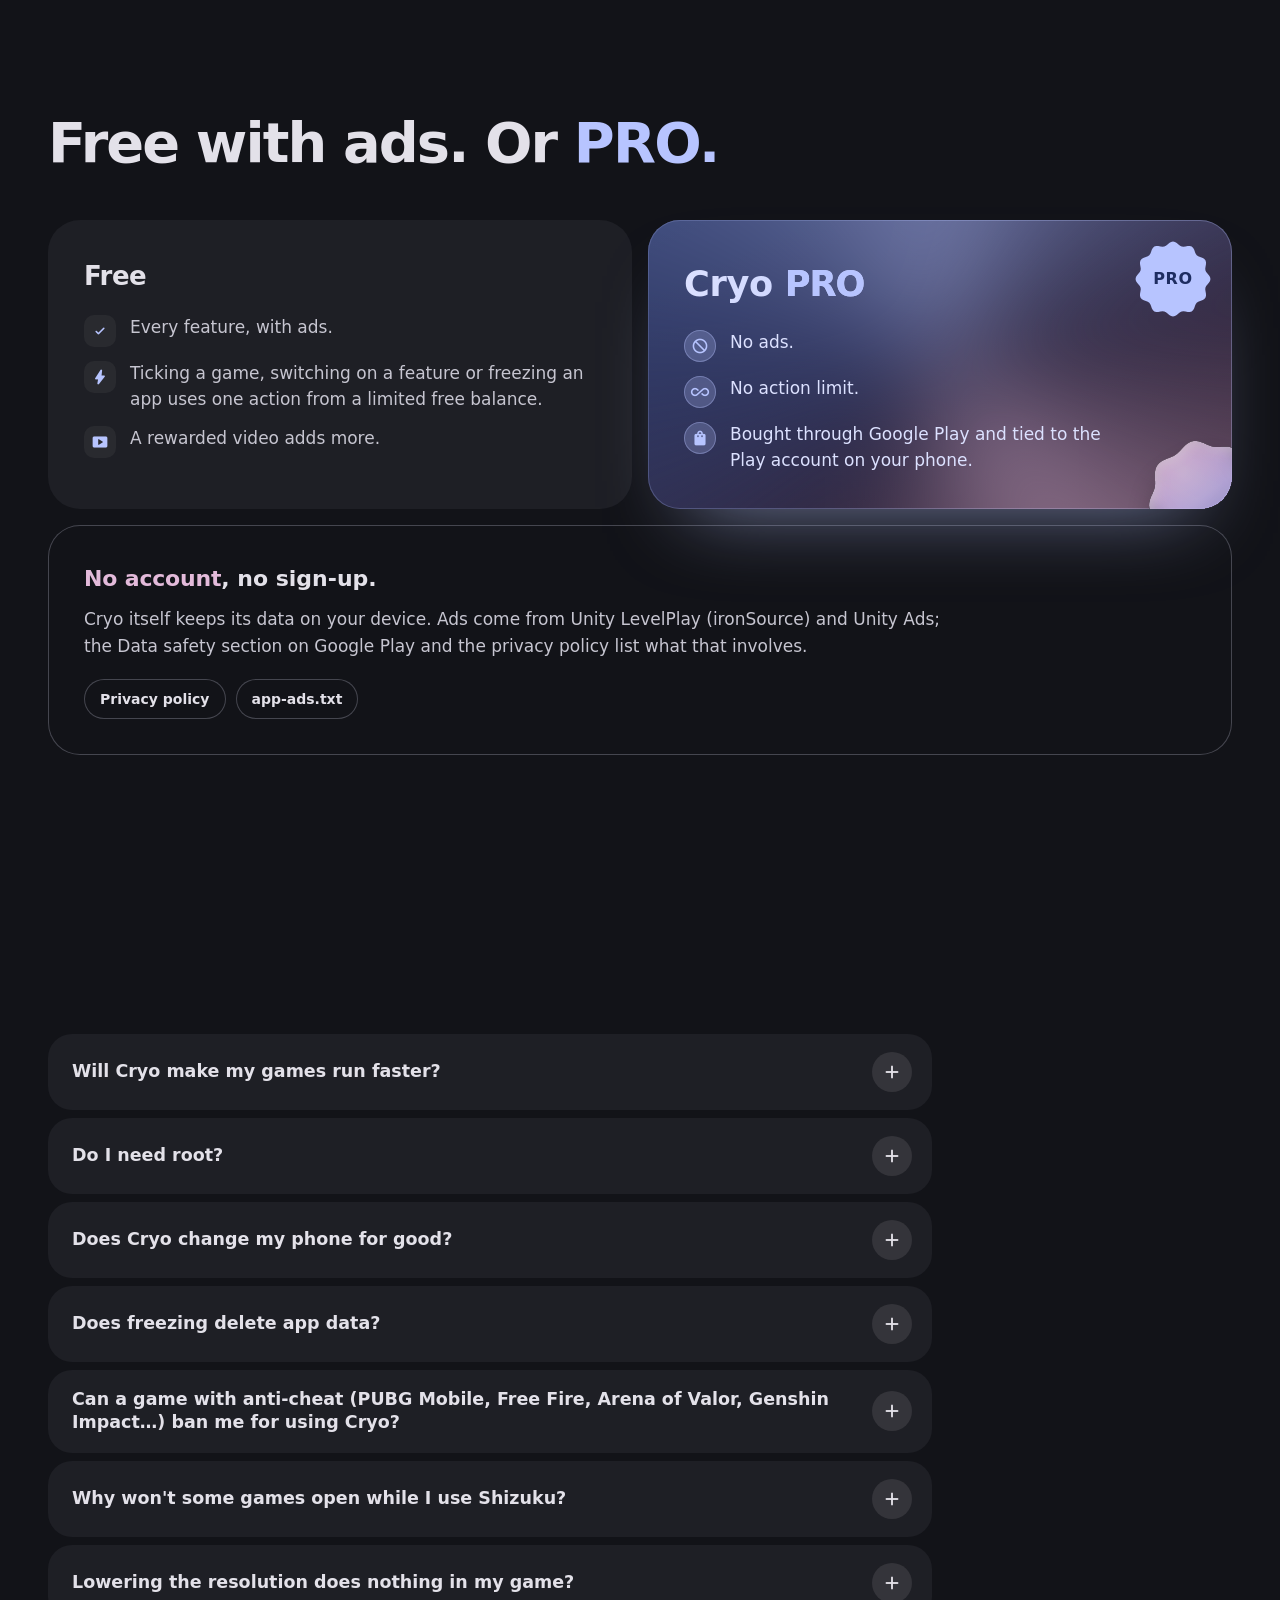
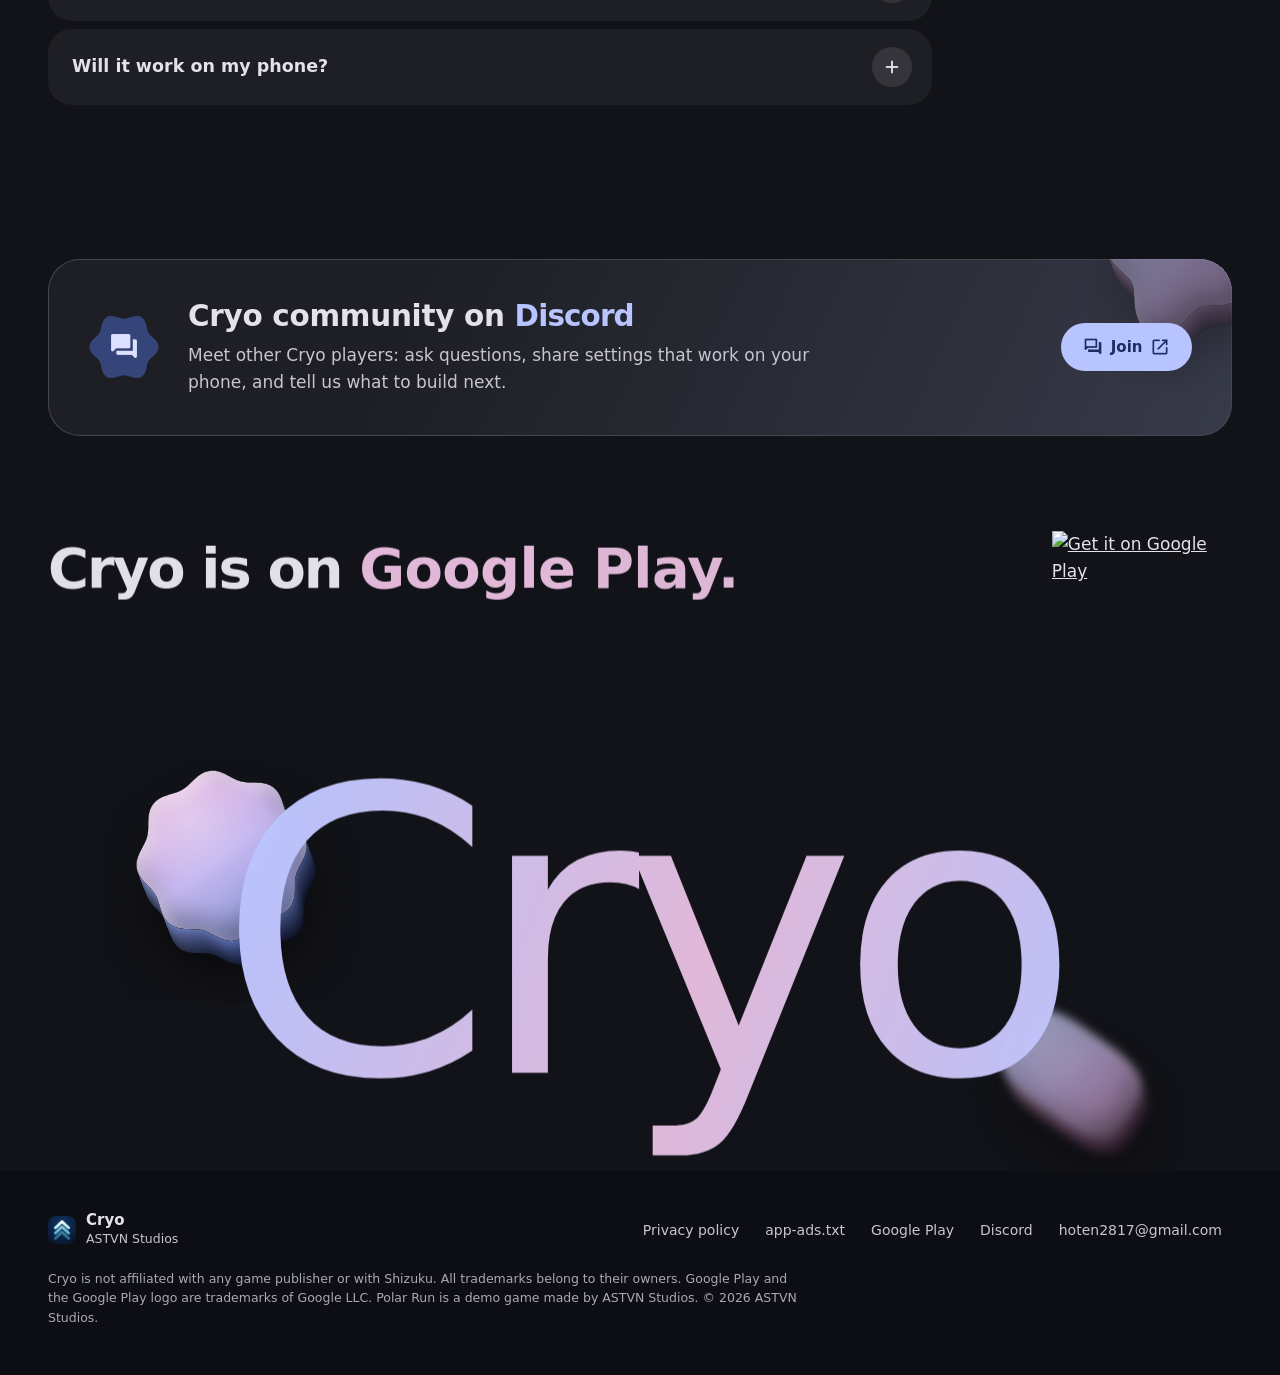
==== commit 965bf7ef: "fix(web): sua cua so noi mo rong khi cham vao bat ky dau tren pill thu gon (ke ca dai focus)" ====
--- a/index.html
+++ b/index.html
@@ -44,7 +44,7 @@
 <link rel="preconnect" href="https://fonts.gstatic.com" crossorigin>
 <link rel="stylesheet" href="https://fonts.googleapis.com/css2?family=Google+Sans+Flex:slnt,wdth,wght,ROND@-10..0,25..151,100..1000,0..100&display=swap">
 <link rel="stylesheet" href="https://fonts.googleapis.com/css2?family=Material+Symbols+Rounded:opsz,wght,FILL,GRAD@20..48,300..600,0..1,0&icon_names=ac_unit,account_balance,add,alarm,all_inclusive,battery_charging_full,battery_full,bedtime,block,bolt,calendar_month,call,chat,check,chevron_right,close,dashboard,developer_board,expand_more,flight,forum,group,keep,layers,light_mode,lock,mail,map,memory,monitoring,music_note,newspaper,notifications_active,notifications_off,open_in_new,photo,picture_in_picture,play_arrow,restart_alt,settings,shopping_bag,signal_cellular_alt,smart_display,speed,sports_esports,sync,thermometer,thermostat,touch_app,translate,tune,undo,verified_user,wifi&display=block">
-<link rel="stylesheet" href="assets/site.css?v=a10d70bf">
+<link rel="stylesheet" href="assets/site.css?v=604079be">
 </head>
 <body>
 <div class="amb" aria-hidden="true"><i></i><i></i><i></i></div>
@@ -874,7 +874,7 @@
 
 <script src="assets/polar.js?v=842ea362" defer></script>
 <script src="assets/numerals.js?v=73d9e727" defer></script>
-<script src="assets/site.js?v=8c1ee292" defer></script>
+<script src="assets/site.js?v=d5023edd" defer></script>
 <script src="assets/fx.js?v=db5292cc" defer></script>
 </body>
 </html>
--- a/assets/site.css
+++ b/assets/site.css
@@ -634,9 +634,10 @@
   box-shadow: inset 0 0 0 calc(1 * var(--dp)) color-mix(in oklab, var(--outline) 60%, transparent);
   cursor: grab; touch-action: none; user-select: none; -webkit-user-select: none; line-height: 1.2;
 }
+.ov:not(.open) { cursor: pointer; }
 .ov.drag { cursor: grabbing; }
 .ov-head { display: flex; align-items: center; justify-content: center; white-space: nowrap; }
-.ov.open .ov-head { justify-content: flex-start; }
+.ov.open .ov-head { justify-content: flex-start; cursor: pointer; }
 .ov-dot, .ov-sdot { flex: none; width: calc(6 * var(--dp)); height: calc(6 * var(--dp)); border-radius: 50%; background: var(--primary); margin-right: calc(6 * var(--dp)); }
 .ov-m { display: inline-flex; align-items: flex-end; }
 .ov-v { font-size: calc(16 * var(--dp)); font-weight: 700; font-variant-numeric: tabular-nums; }
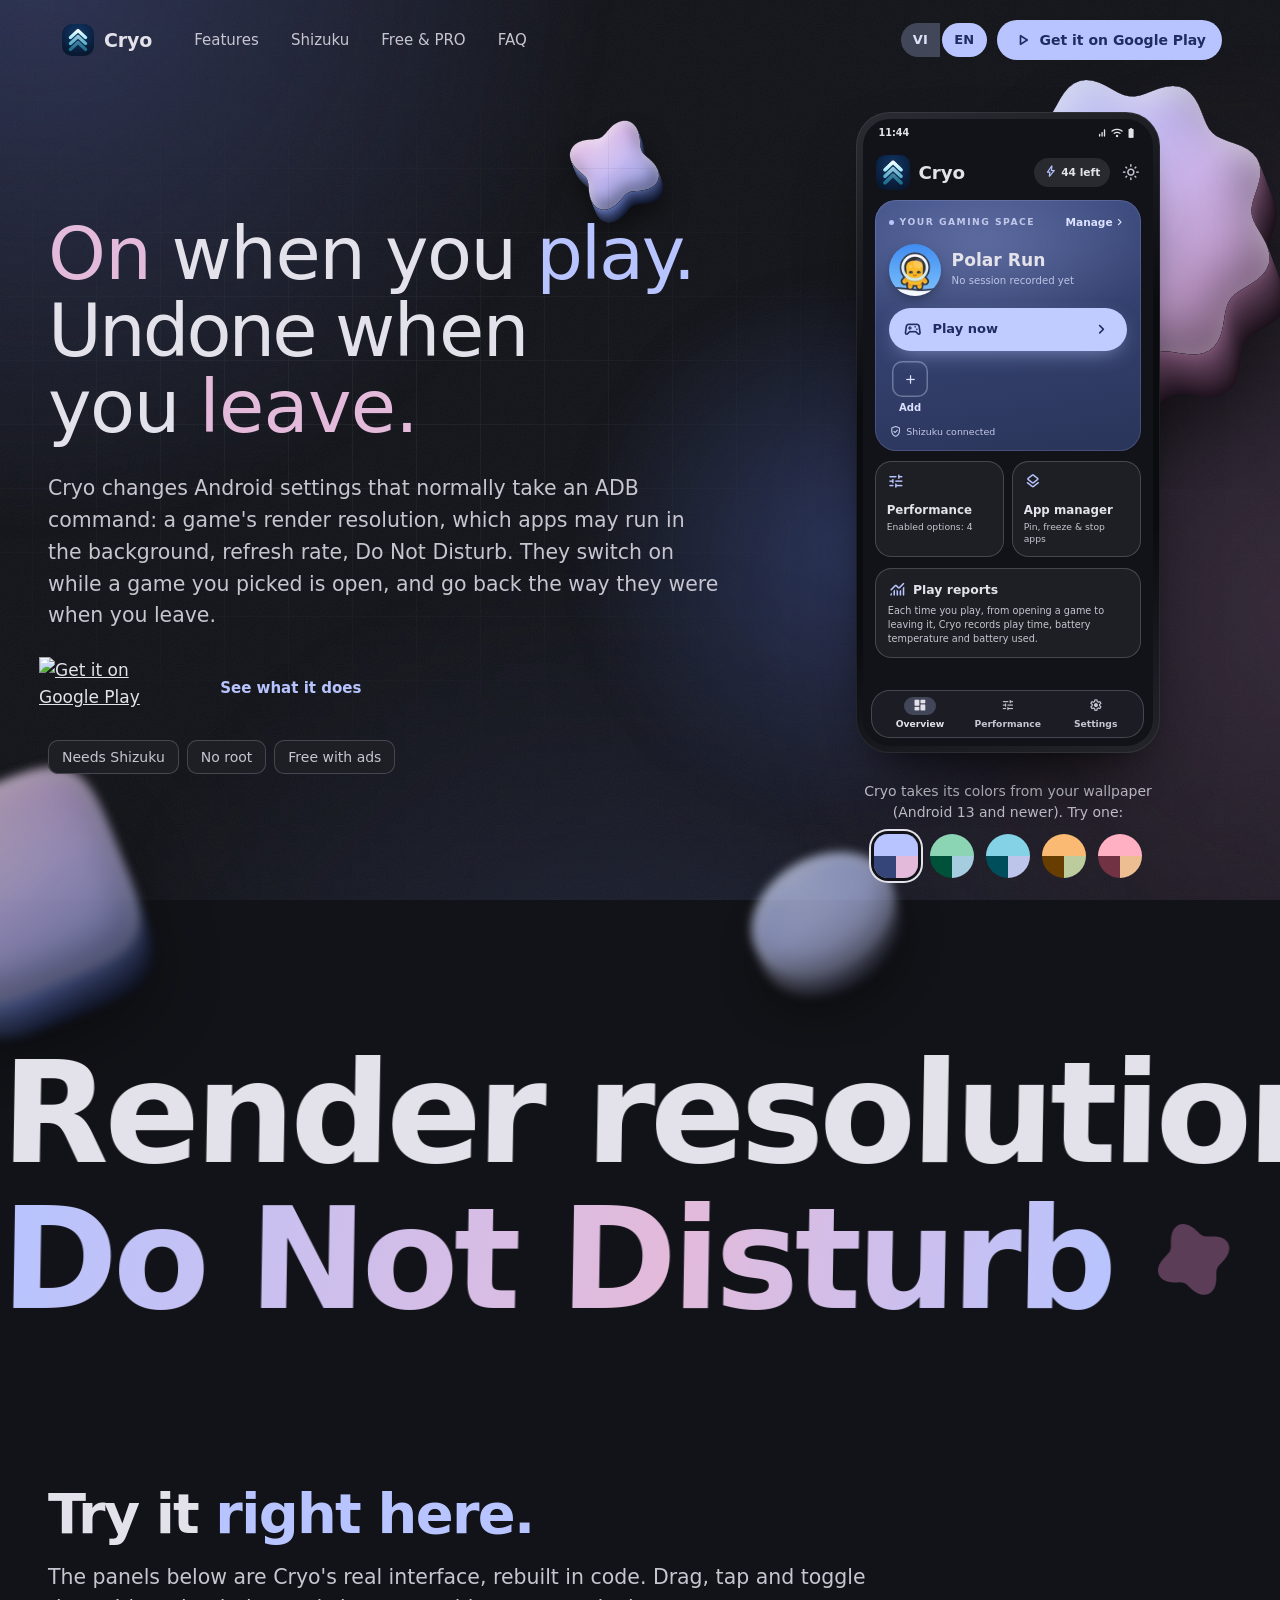
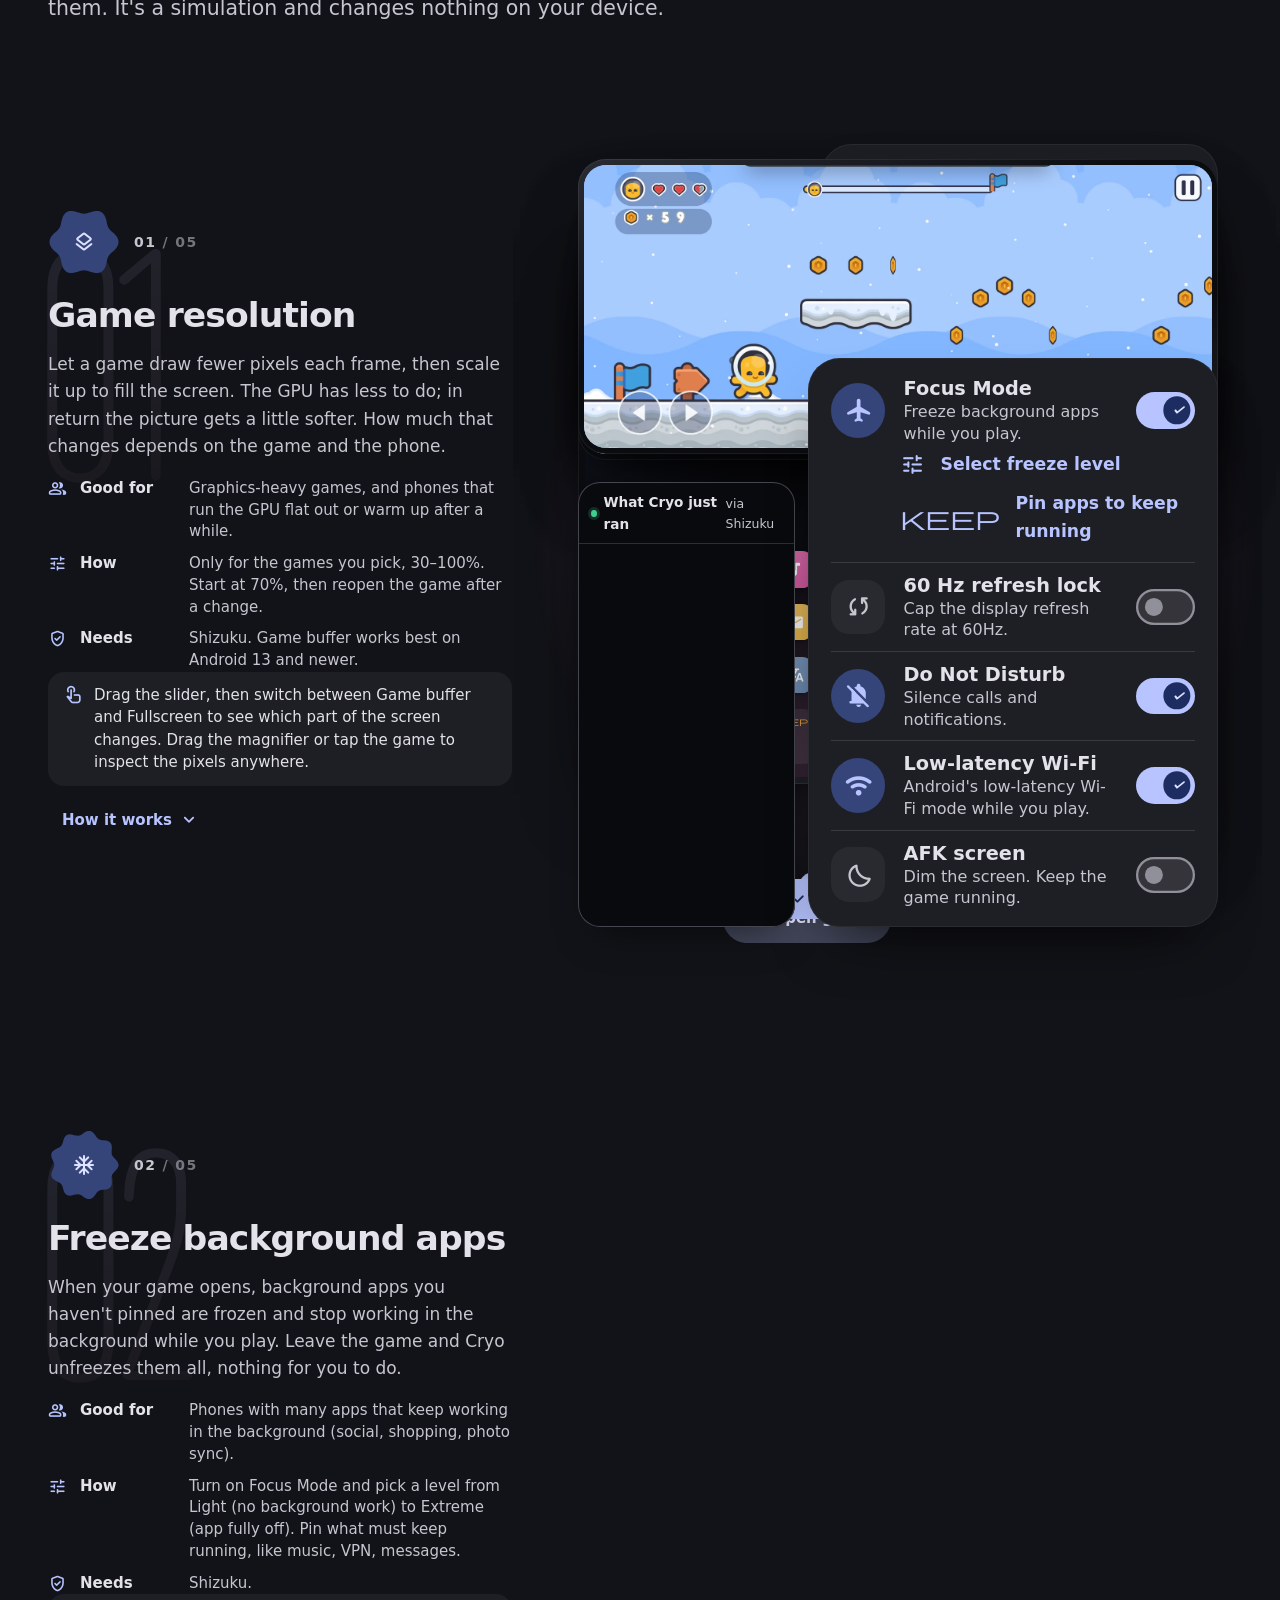
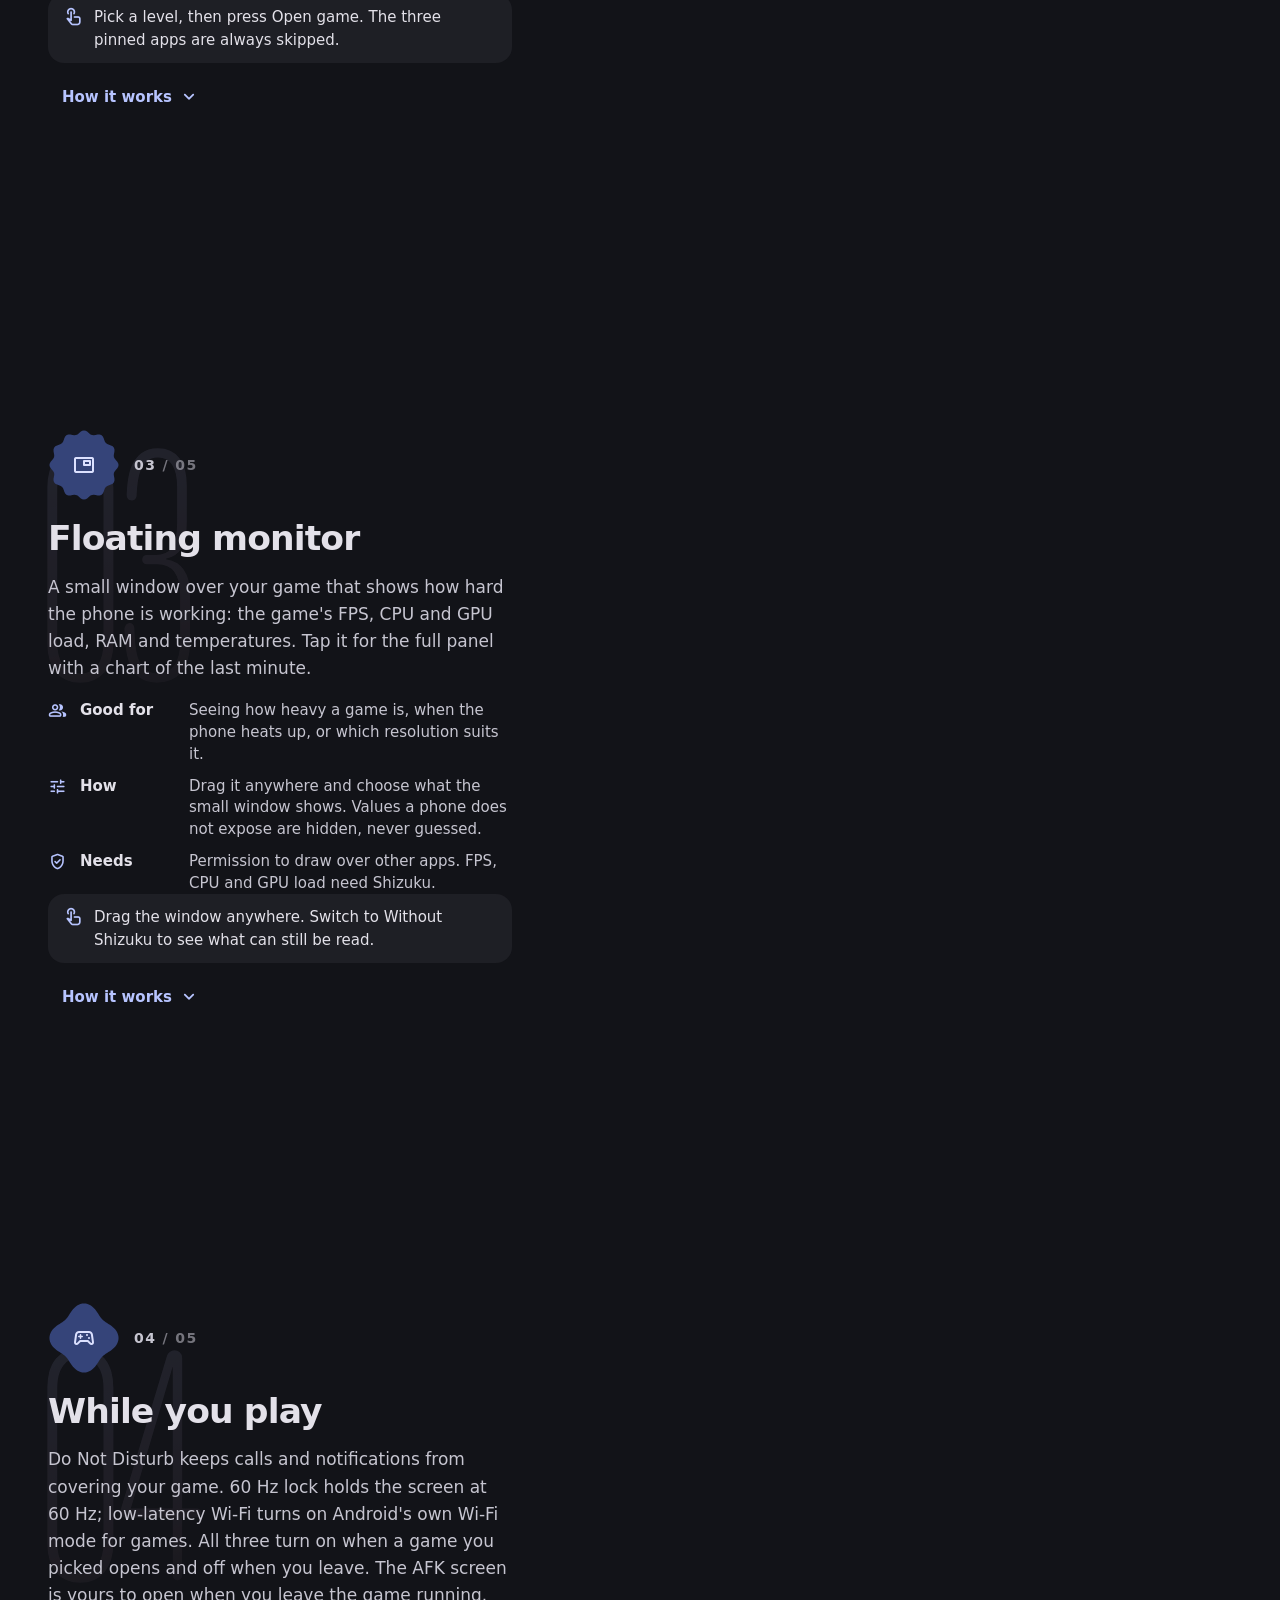
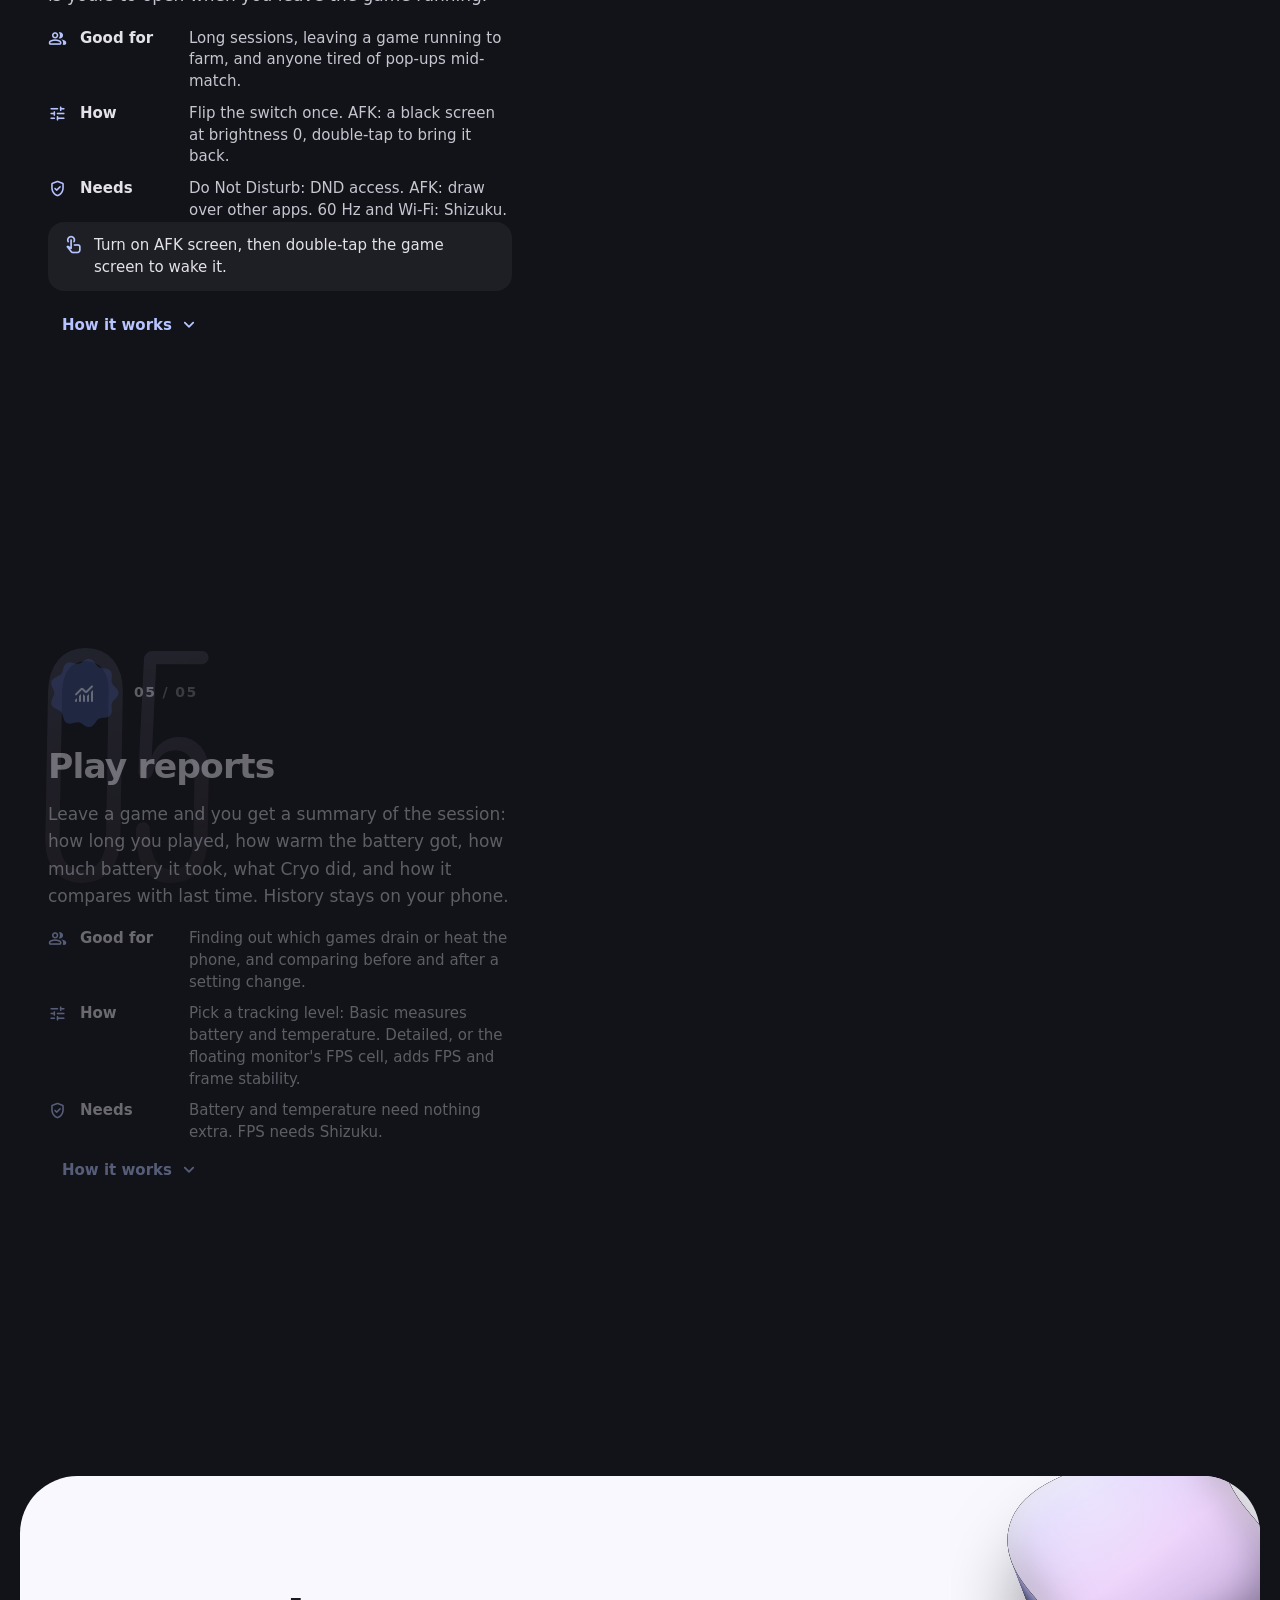
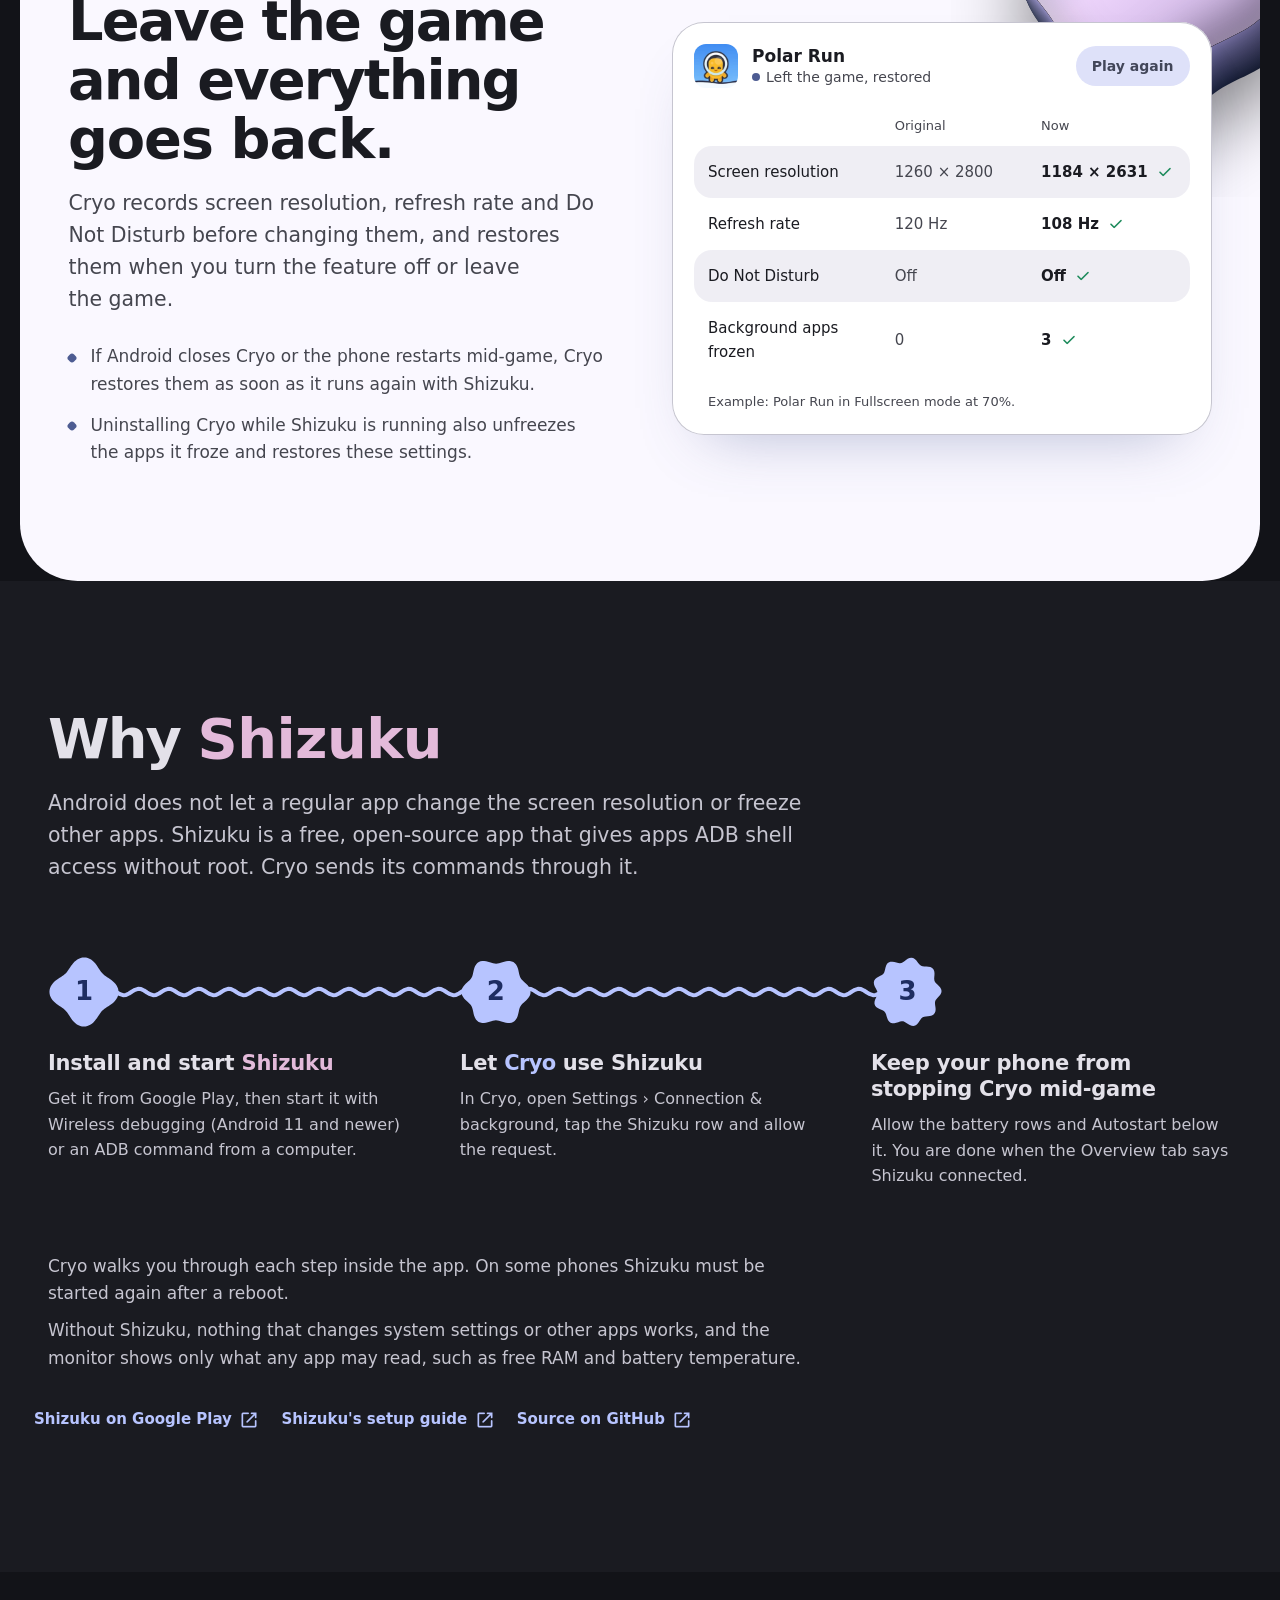
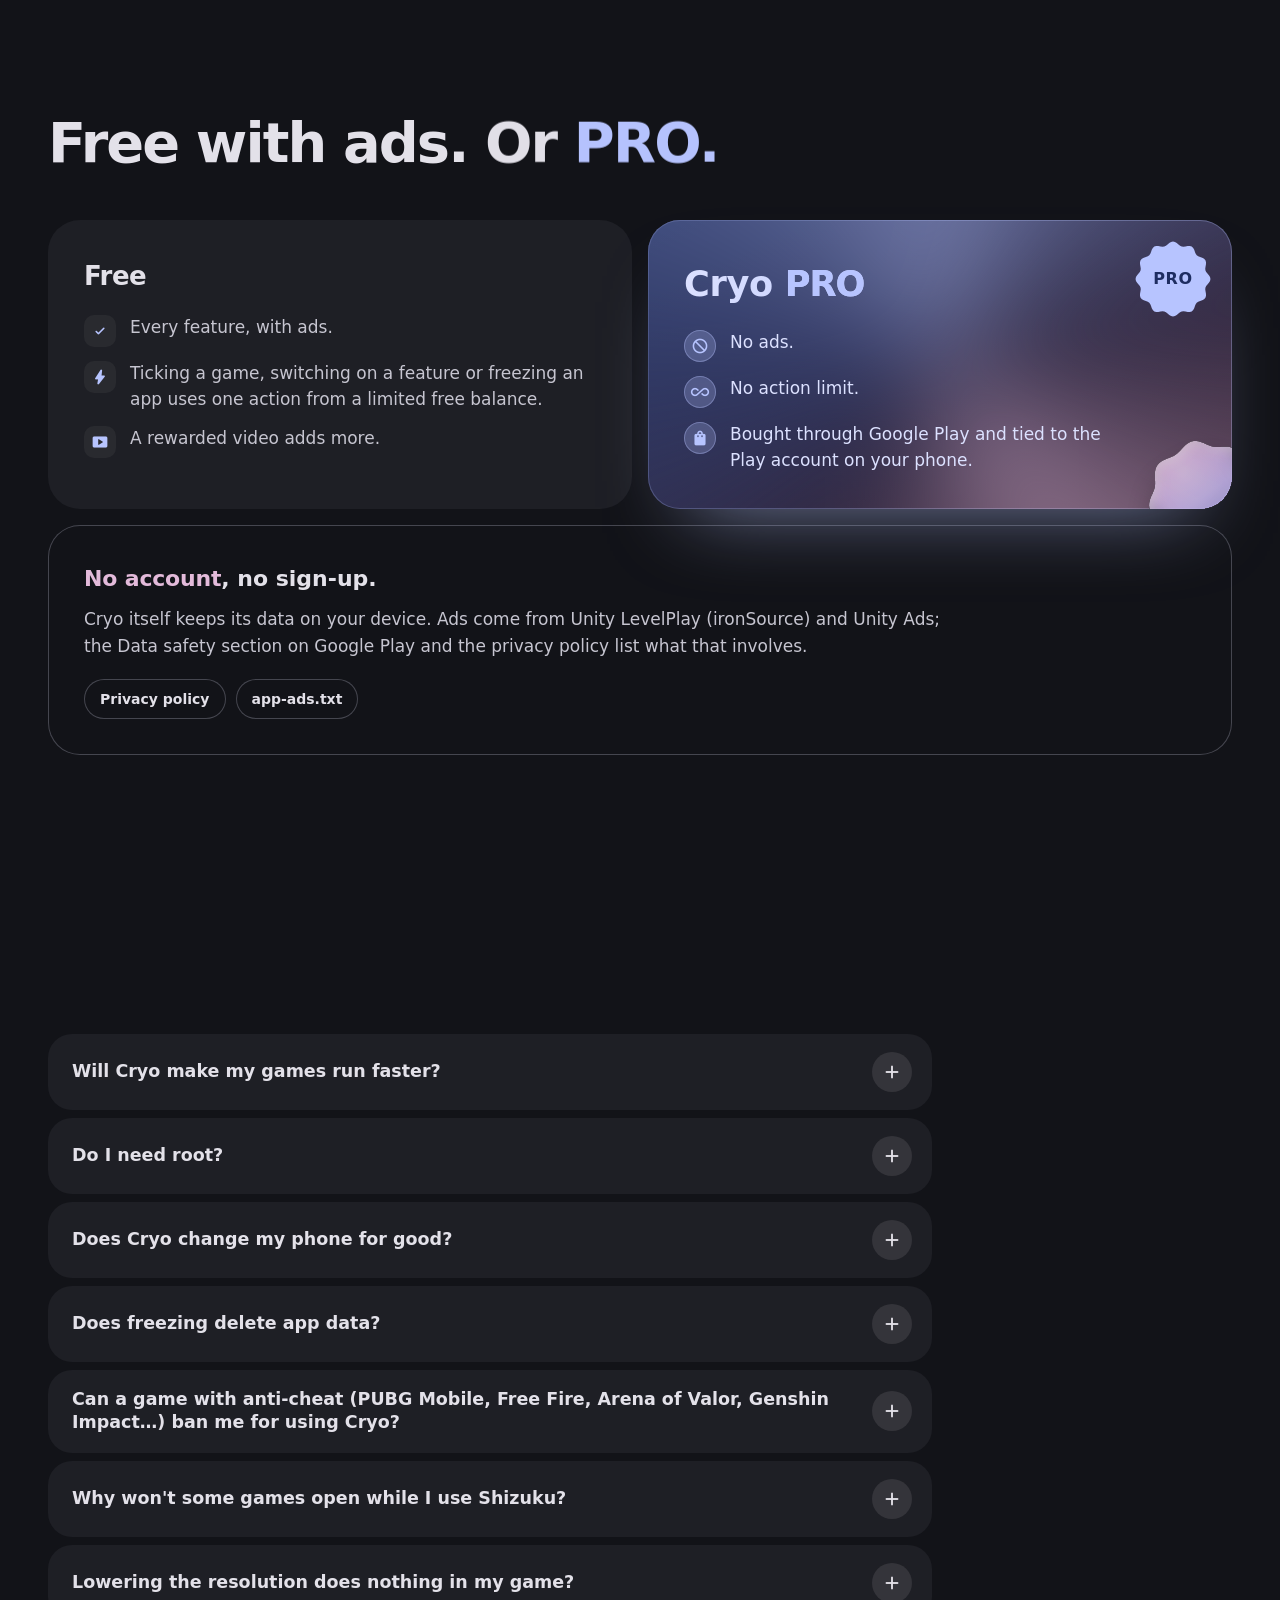
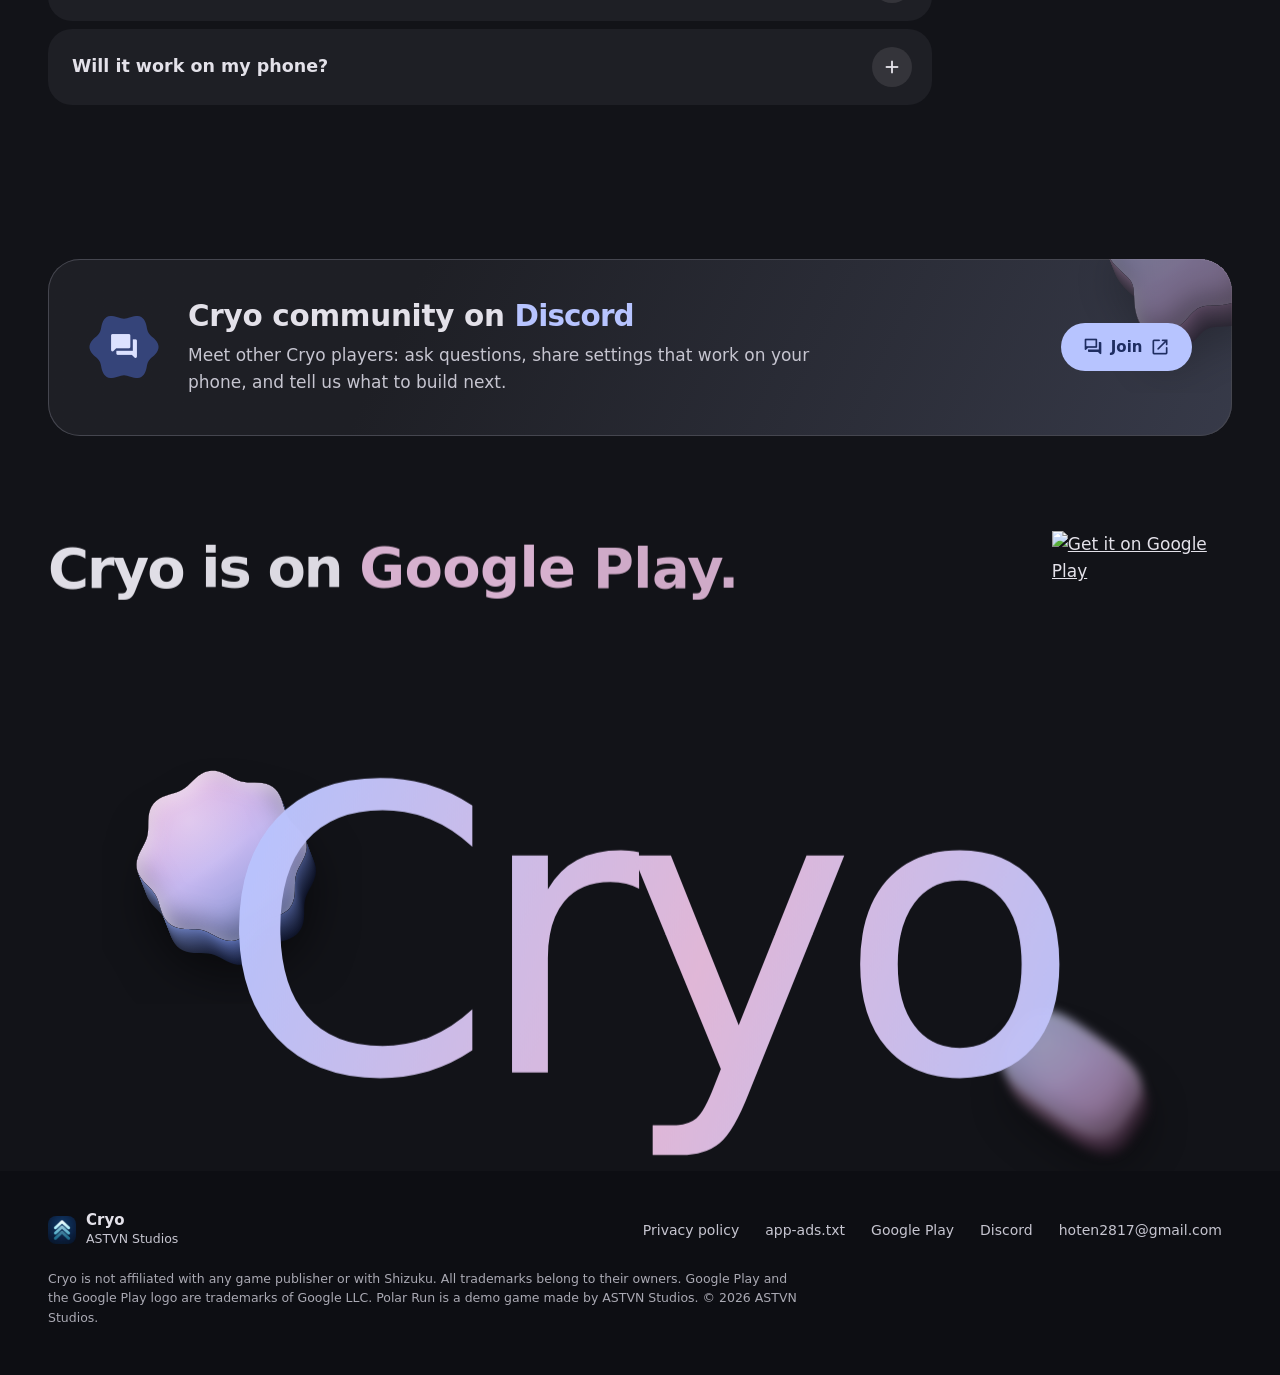
==== commit cc285806: "feat(web): kinh lup kieu chu thich - vong soi bam nguoi chay, kinh dung o khoang troi trong, keo duo" ====
--- a/index.html
+++ b/index.html
@@ -44,7 +44,7 @@
 <link rel="preconnect" href="https://fonts.gstatic.com" crossorigin>
 <link rel="stylesheet" href="https://fonts.googleapis.com/css2?family=Google+Sans+Flex:slnt,wdth,wght,ROND@-10..0,25..151,100..1000,0..100&display=swap">
 <link rel="stylesheet" href="https://fonts.googleapis.com/css2?family=Material+Symbols+Rounded:opsz,wght,FILL,GRAD@20..48,300..600,0..1,0&icon_names=ac_unit,account_balance,add,alarm,all_inclusive,battery_charging_full,battery_full,bedtime,block,bolt,calendar_month,call,chat,check,chevron_right,close,dashboard,developer_board,expand_more,flight,forum,group,keep,layers,light_mode,lock,mail,map,memory,monitoring,music_note,newspaper,notifications_active,notifications_off,open_in_new,photo,picture_in_picture,play_arrow,restart_alt,settings,shopping_bag,signal_cellular_alt,smart_display,speed,sports_esports,sync,thermometer,thermostat,touch_app,translate,tune,undo,verified_user,wifi&display=block">
-<link rel="stylesheet" href="assets/site.css?v=604079be">
+<link rel="stylesheet" href="assets/site.css?v=e02593dc">
 </head>
 <body>
 <div class="amb" aria-hidden="true"><i></i><i></i><i></i></div>
@@ -202,7 +202,7 @@
             <li><span class="ms" aria-hidden="true">tune</span><b><span lang="vi">Cách dùng</span><span lang="en">How</span></b><span><span lang="vi">Chỉ áp cho game bạn chọn, mức 30–100%. Nên bắt đầu ở 70%, đổi xong thì mở lại game.</span><span lang="en">Only for the games you pick, 30–100%. Start at 70%, then reopen the game after a change.</span></span></li>
             <li><span class="ms" aria-hidden="true">verified_user</span><b><span lang="vi">Cần</span><span lang="en">Needs</span></b><span><span lang="vi">Shizuku. Bộ đệm game hợp nhất từ Android 13.</span><span lang="en">Shizuku. Game buffer works best on Android 13 and newer.</span></span></li>
           </ul>
-          <p class="try"><span class="ms" aria-hidden="true">touch_app</span><span lang="vi">Kéo thanh trượt, rồi đổi giữa Bộ đệm game và Toàn màn hình để xem phần nào của màn hình thay đổi.</span><span lang="en">Drag the slider, then switch between Game buffer and Fullscreen to see which part of the screen changes.</span></p>
+          <p class="try"><span class="ms" aria-hidden="true">touch_app</span><span lang="vi">Kéo thanh trượt, rồi đổi giữa Bộ đệm game và Toàn màn hình để xem phần nào của màn hình thay đổi. Kéo kính lúp hoặc chạm vào màn game để soi điểm ảnh ở chỗ khác.</span><span lang="en">Drag the slider, then switch between Game buffer and Fullscreen to see which part of the screen changes. Drag the magnifier or tap the game to inspect the pixels anywhere.</span></p>
           <details class="more">
             <summary><span lang="vi">Cách hoạt động</span><span lang="en">How it works</span><span class="ms" aria-hidden="true">expand_more</span></summary>
             <div class="more-body">
@@ -872,9 +872,9 @@
   </div>
 </footer>
 
-<script src="assets/polar.js?v=842ea362" defer></script>
+<script src="assets/polar.js?v=5902b4c3" defer></script>
 <script src="assets/numerals.js?v=73d9e727" defer></script>
-<script src="assets/site.js?v=d5023edd" defer></script>
-<script src="assets/fx.js?v=db5292cc" defer></script>
+<script src="assets/site.js?v=ffa8c632" defer></script>
+<script src="assets/fx.js?v=f11c5b17" defer></script>
 </body>
 </html>
--- a/assets/site.css
+++ b/assets/site.css
@@ -573,8 +573,17 @@
 .g-pill { position: absolute; right: 9%; top: 4%; display: inline-flex; align-items: center; gap: .55em; padding: .5em 1em; border-radius: 999px; background: rgba(18,19,24,.86); color: #e3e1e9; font-size: 1.05em; font-weight: 560; white-space: nowrap; font-variant-numeric: tabular-nums; box-shadow: 0 .3em 1em rgba(0,0,0,.25); }
 .g-pill i { width: .6em; height: .6em; border-radius: 50%; background: #3fd08f; }
 .game.full .g-pill { visibility: hidden; }
-.loupe { position: absolute; left: 36%; top: 11%; width: 22%; aspect-ratio: 1; border-radius: 50%; overflow: hidden; box-shadow: 0 0 0 .25em rgba(255,255,255,.95), 0 .8em 1.8em -.4em rgba(0,0,0,.45); }
+/* Kính lúp kiểu chú thích (#311): JS đặt chỗ bằng `translate` (vòng soi vẽ trên canvas game, kính đứng ở khoảng trống bên
+   cạnh). Ẩn tới lần đặt đầu tiên — không thì nó hiện ở góc trên trái trước khi mô phỏng dựng xong. */
+.loupe { position: absolute; left: 0; top: 0; width: 22%; aspect-ratio: 1; border-radius: 50%; overflow: hidden; box-shadow: 0 0 0 .25em rgba(255,255,255,.95), 0 .8em 1.8em -.4em rgba(0,0,0,.45);
+  opacity: 0; transition: opacity 240ms ease; cursor: grab; touch-action: none; user-select: none; -webkit-user-select: none; -webkit-tap-highlight-color: transparent; }
+.lp-on .loupe { opacity: 1; }
 .loupe canvas { width: 100%; height: 100%; display: block; }
+/* Chỗ nắm vòng soi cho ngón tay (vòng chỉ ~30 px trên điện thoại). Có chuột thì bấm ở đâu trên màn game cũng kéo được. */
+.lp-hit { position: absolute; left: 0; top: 0; border-radius: 50%; touch-action: none; -webkit-tap-highlight-color: transparent; }
+@media (hover: hover) and (pointer: fine) { .lp-hit { display: none; } }
+.lp-zone { cursor: crosshair; }
+.lp-zone.lp-drag, .lp-zone.lp-drag .loupe { cursor: grabbing; }
 
 /* Màn đóng băng */
 .home { background: radial-gradient(120% 70% at 20% 0%, color-mix(in oklab, var(--primary-c) 85%, #000) 0%, transparent 70%), radial-gradient(90% 60% at 100% 100%, color-mix(in oklab, var(--tertiary-c) 80%, #000), transparent 70%), var(--surface-lowest); display: flex; flex-direction: column; }
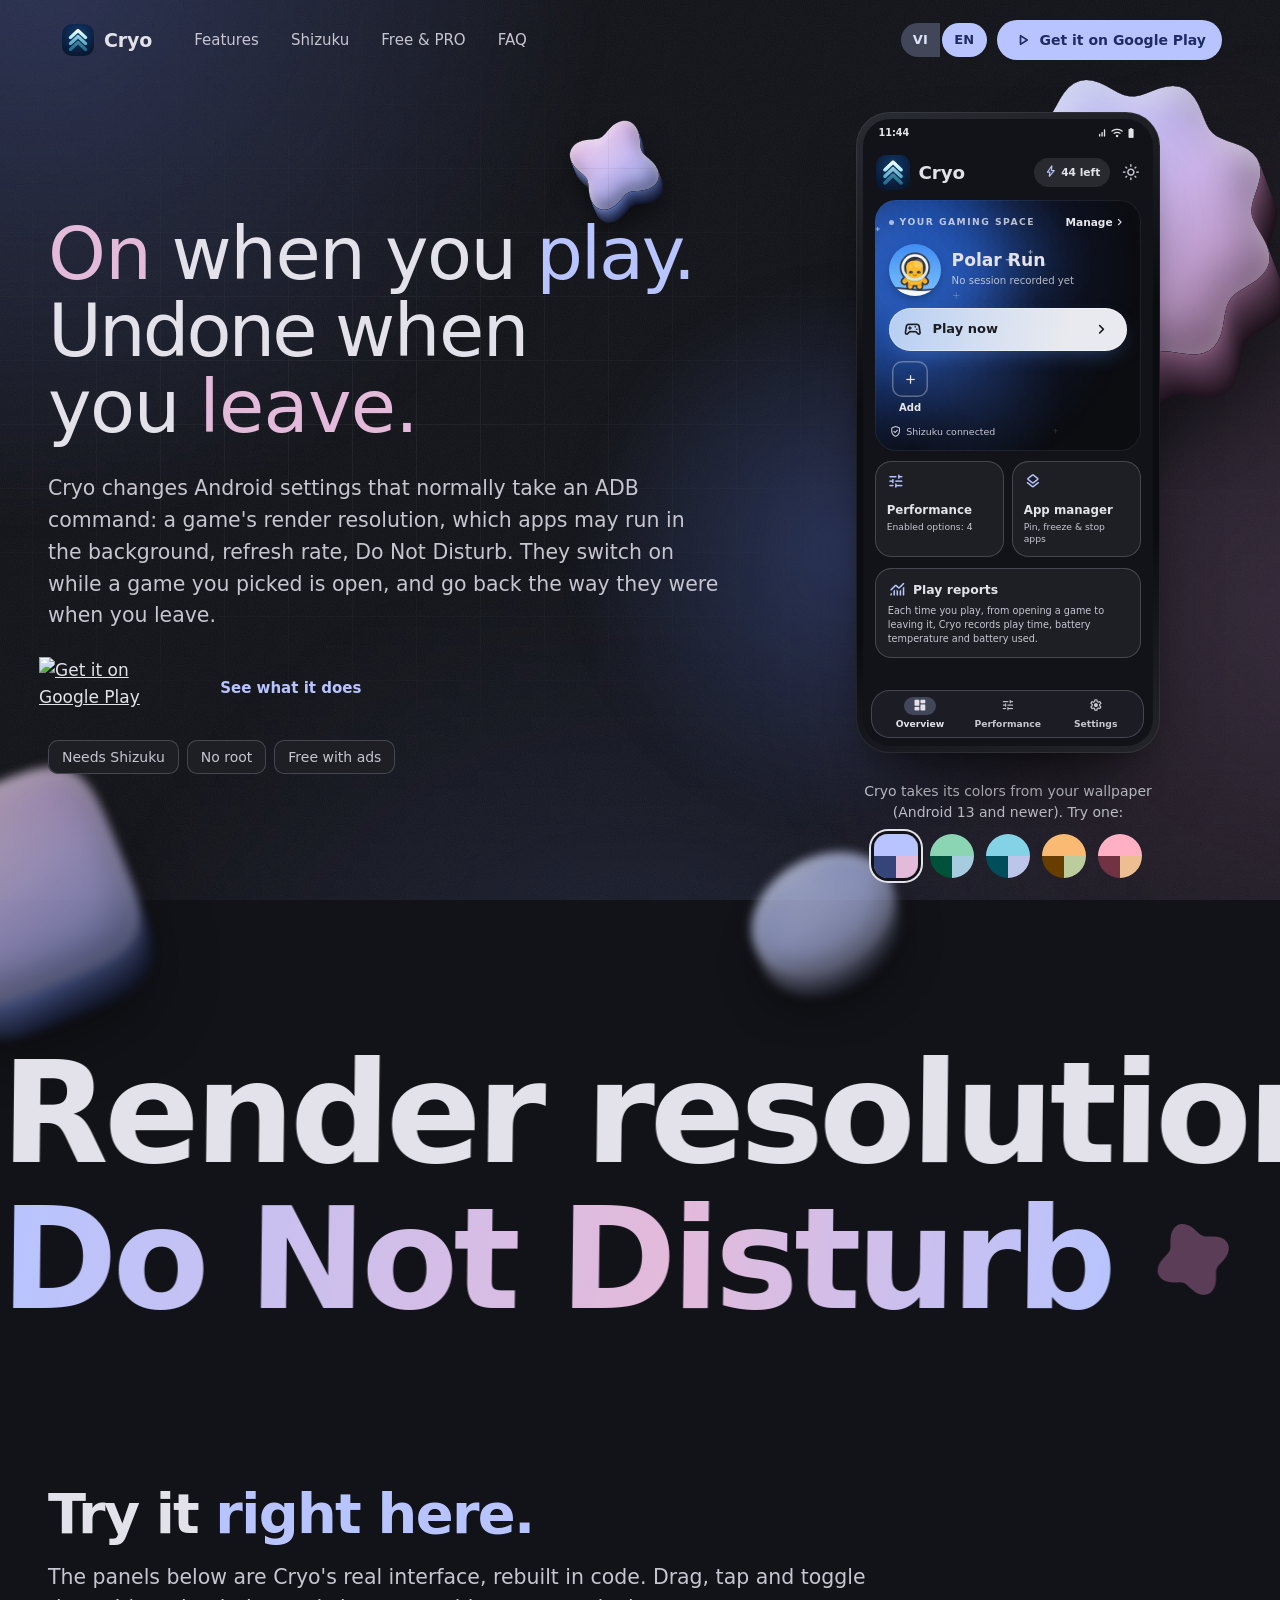
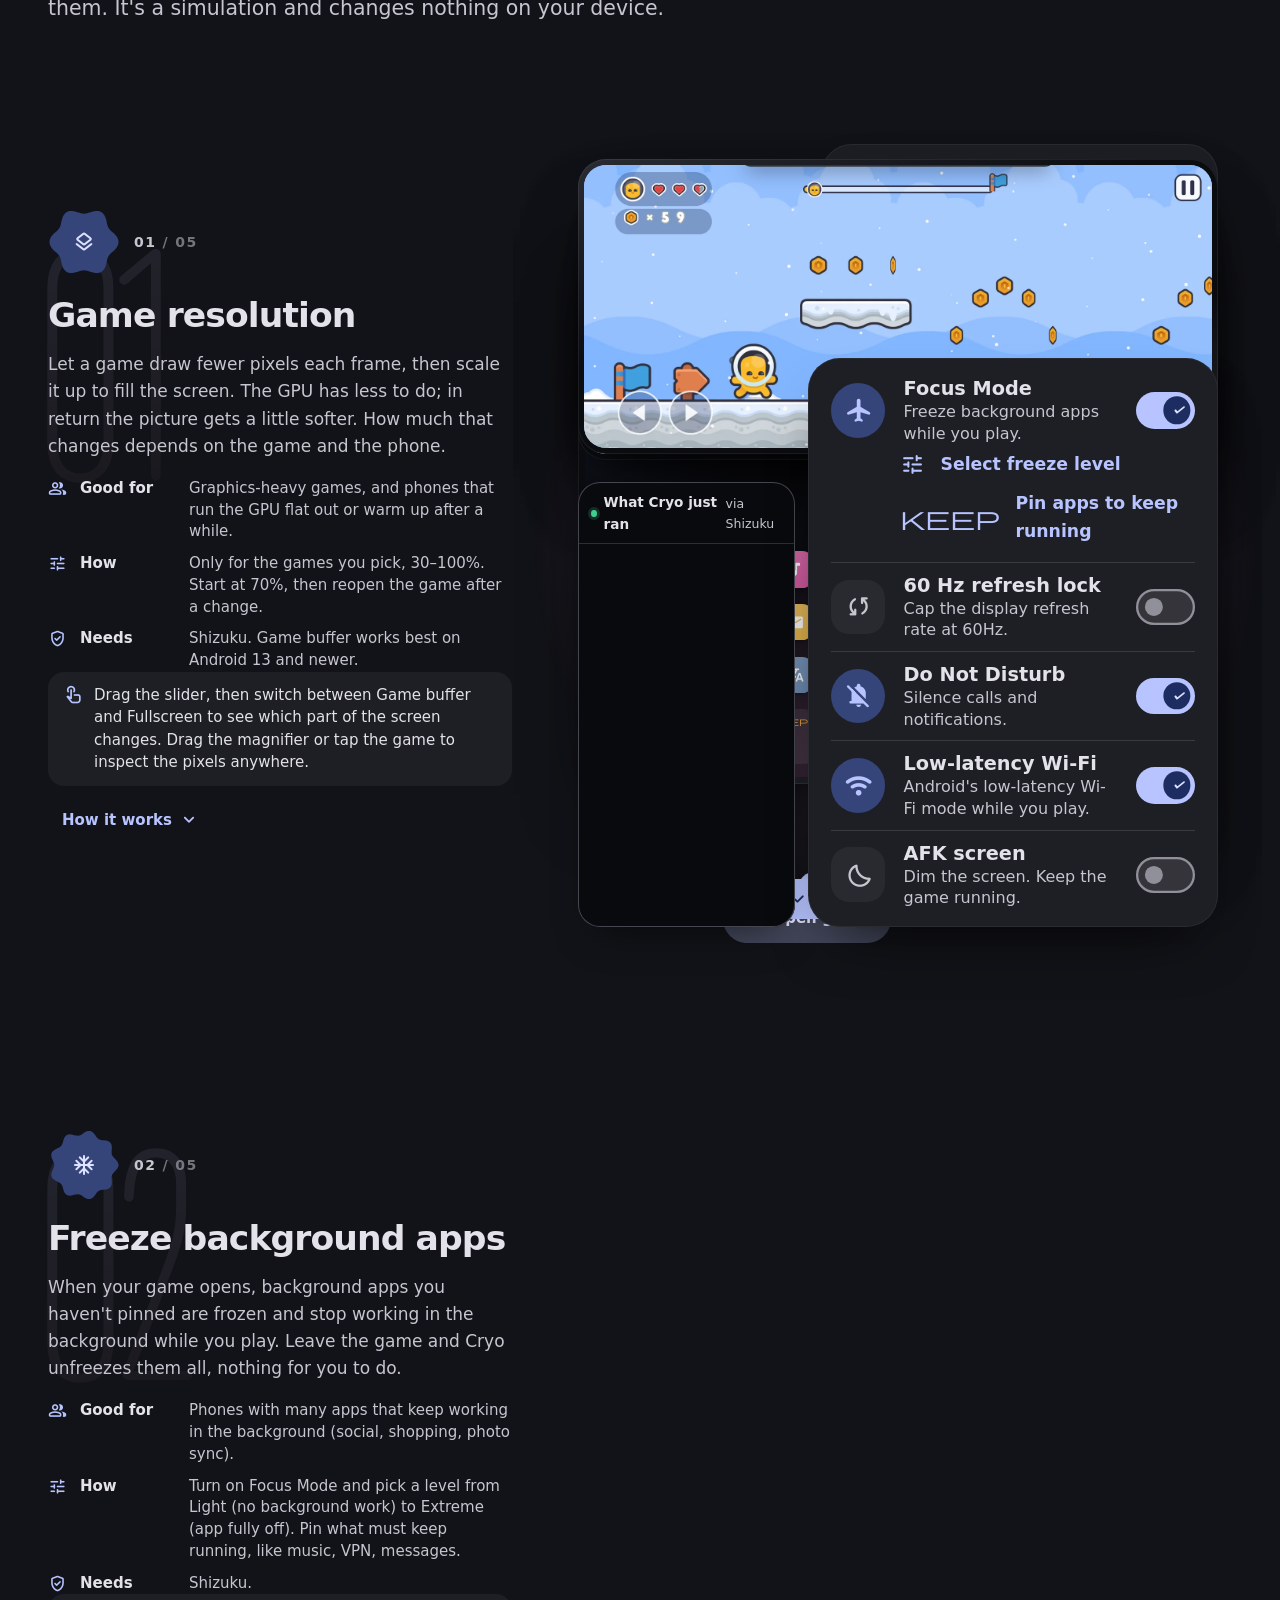
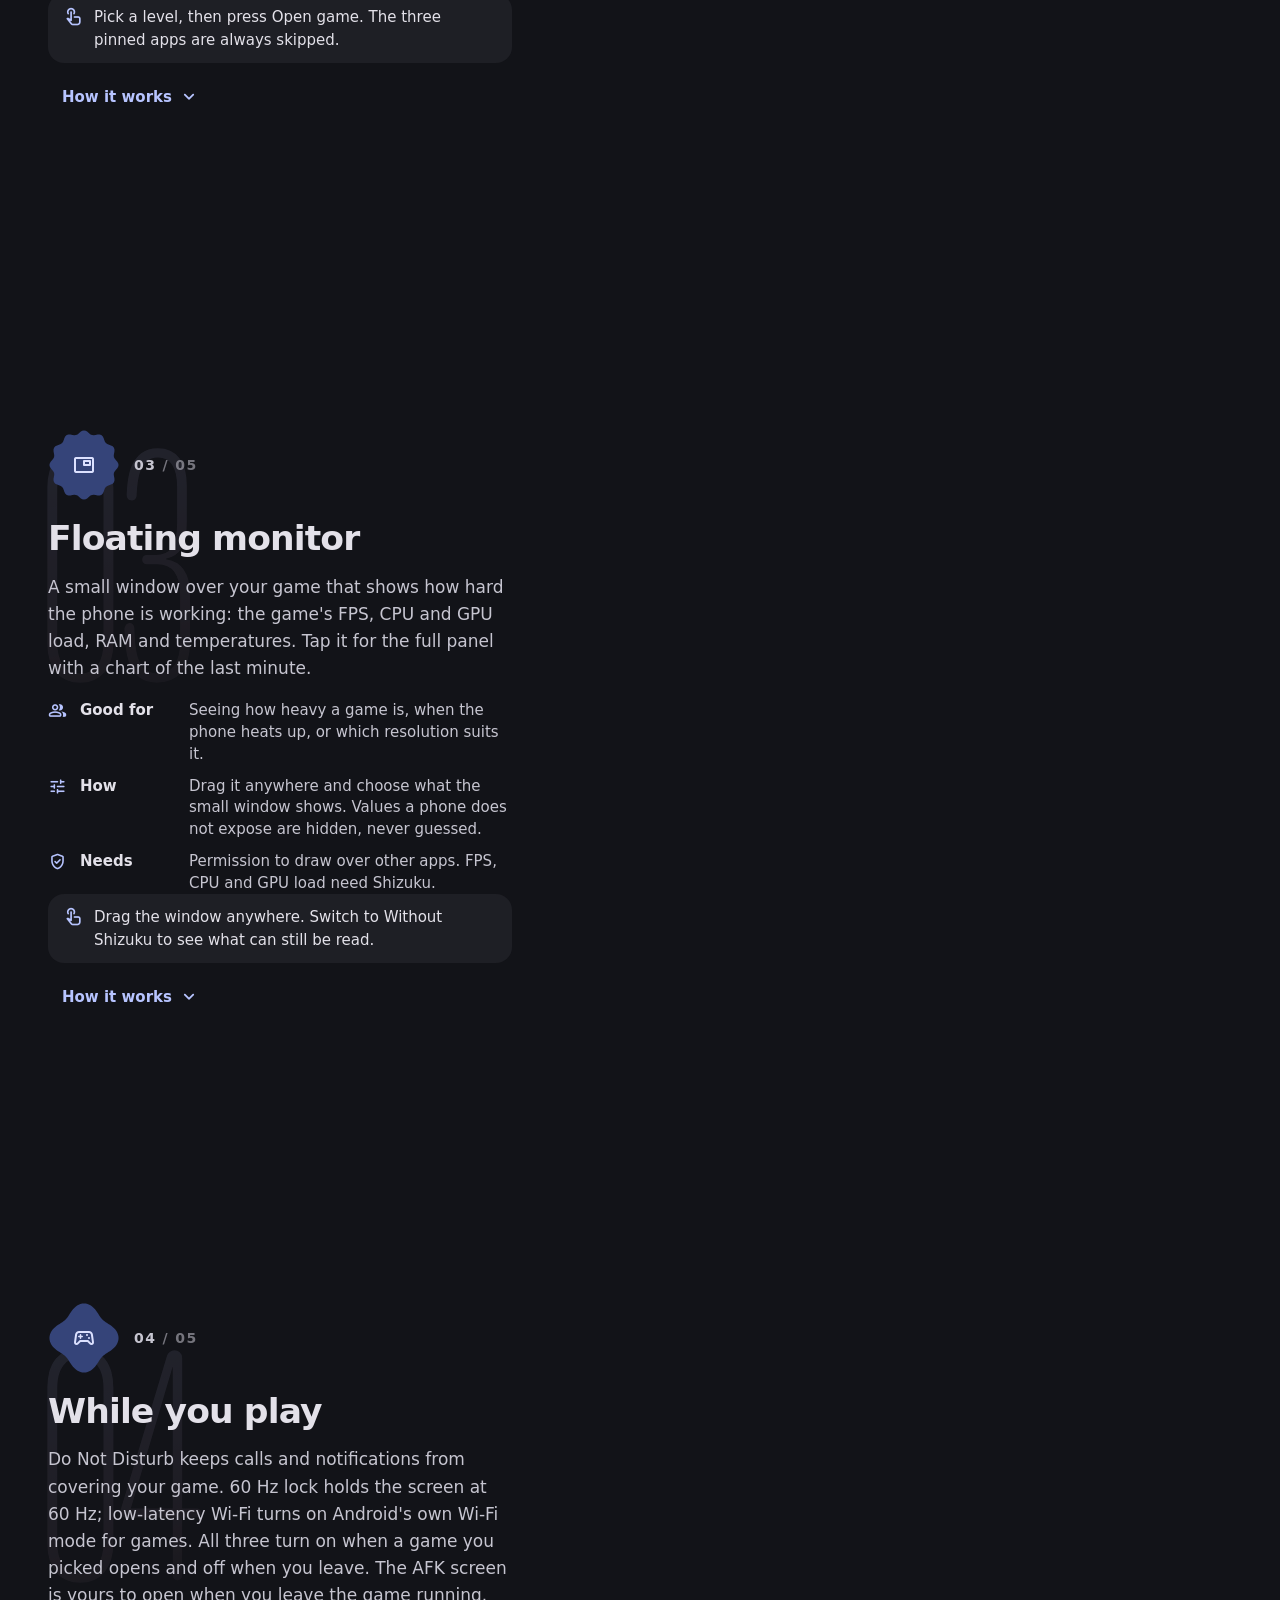
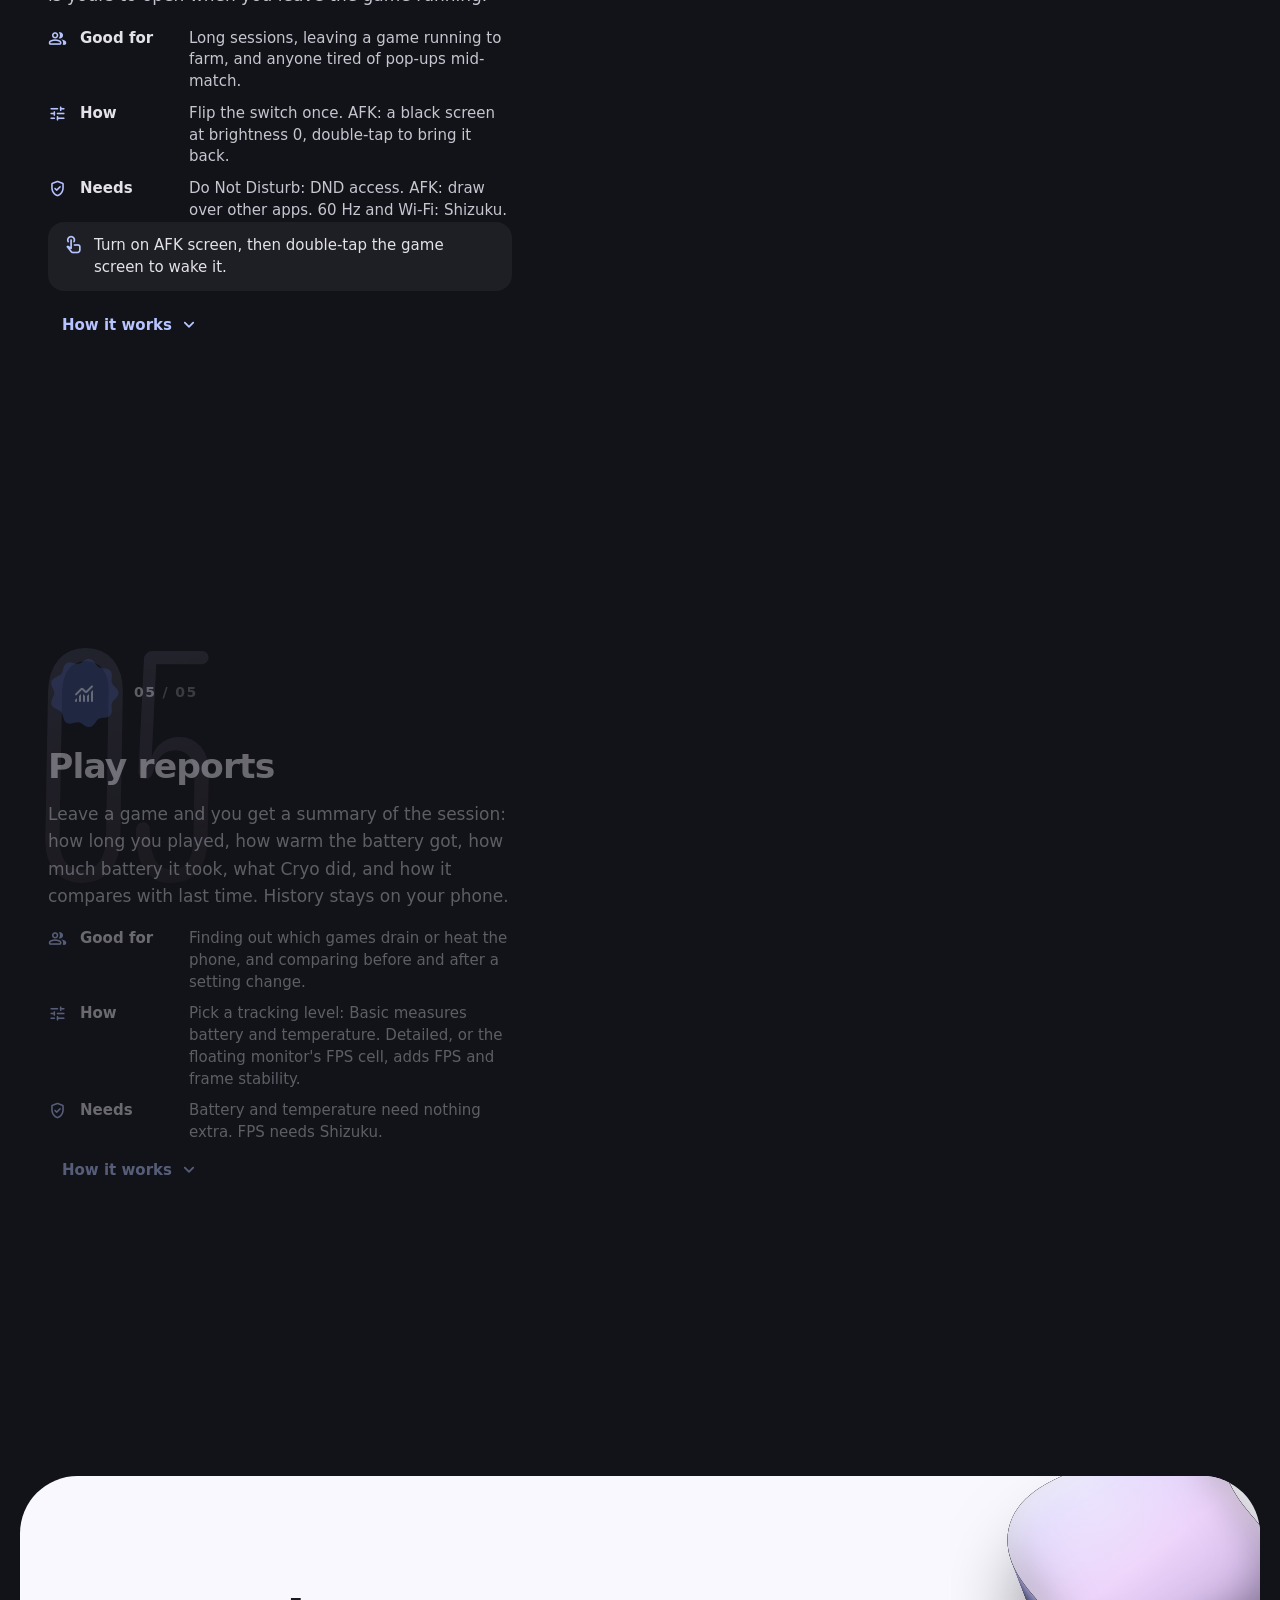
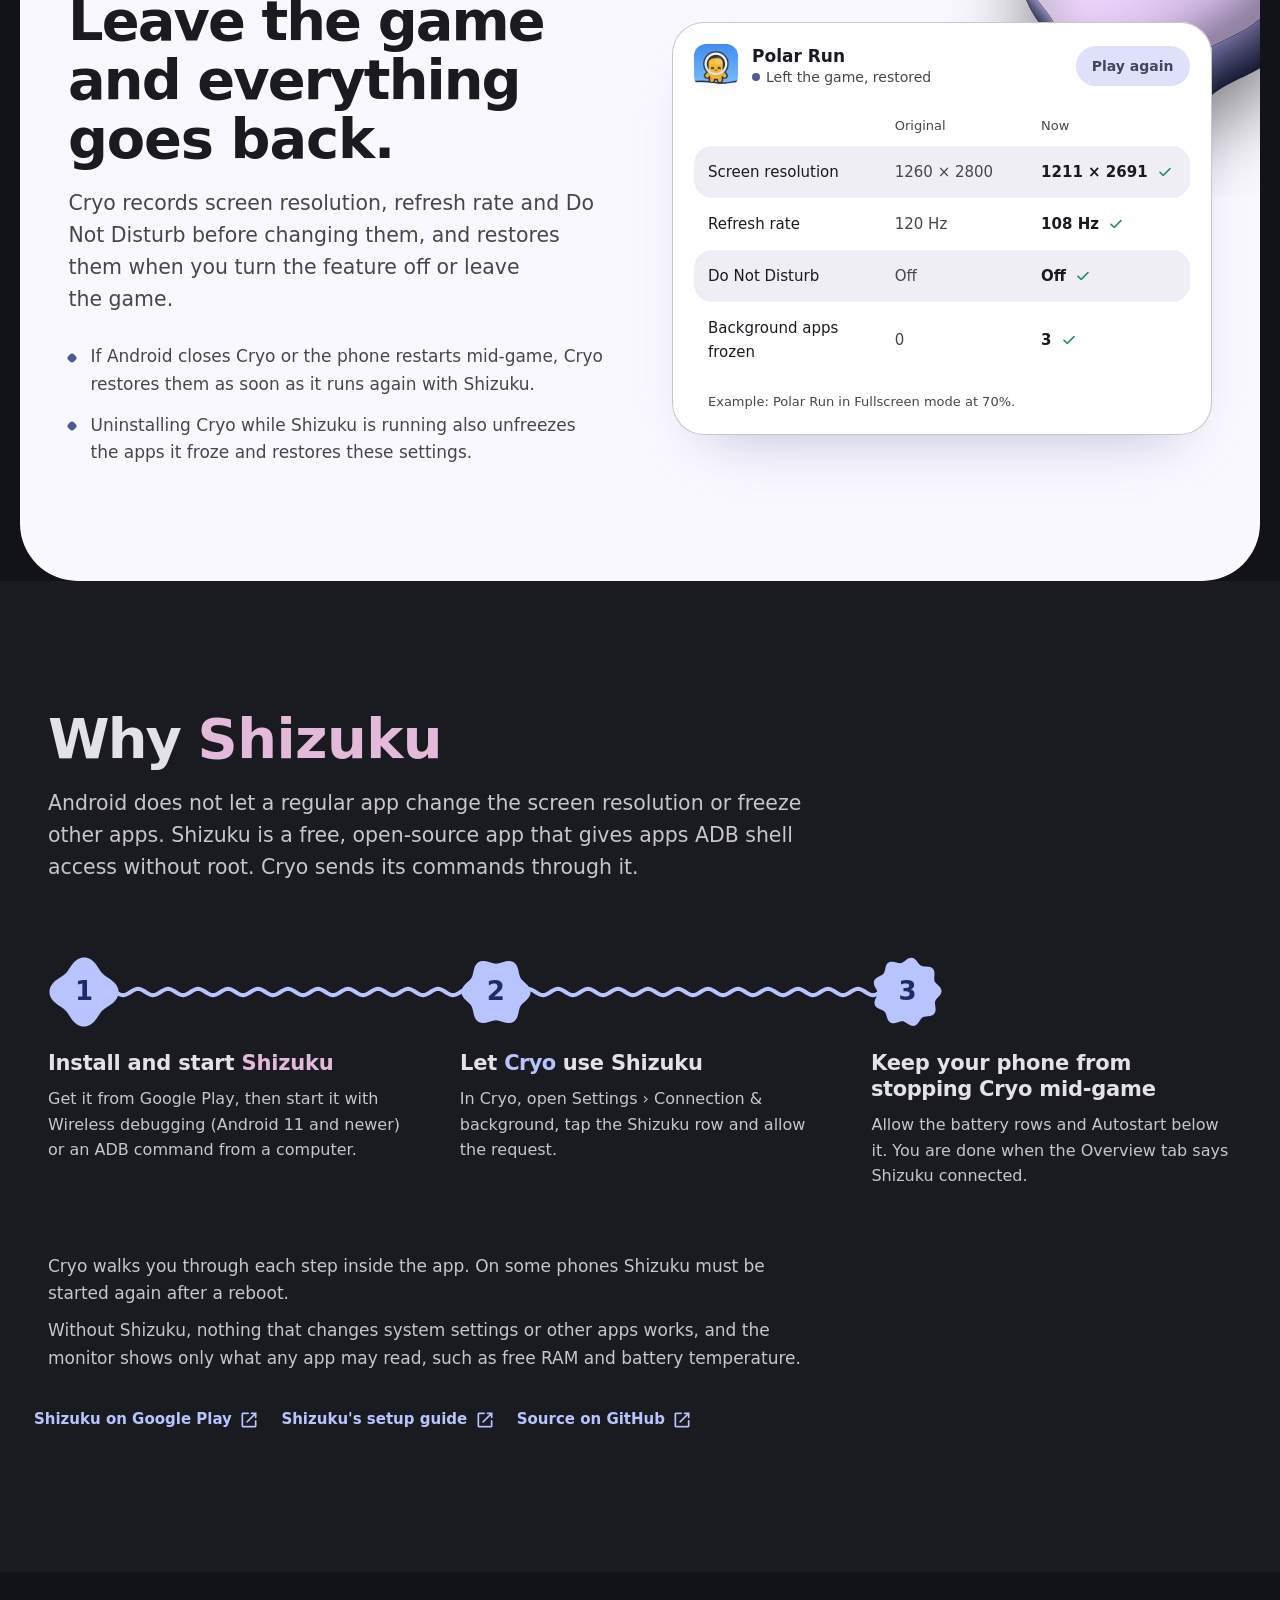
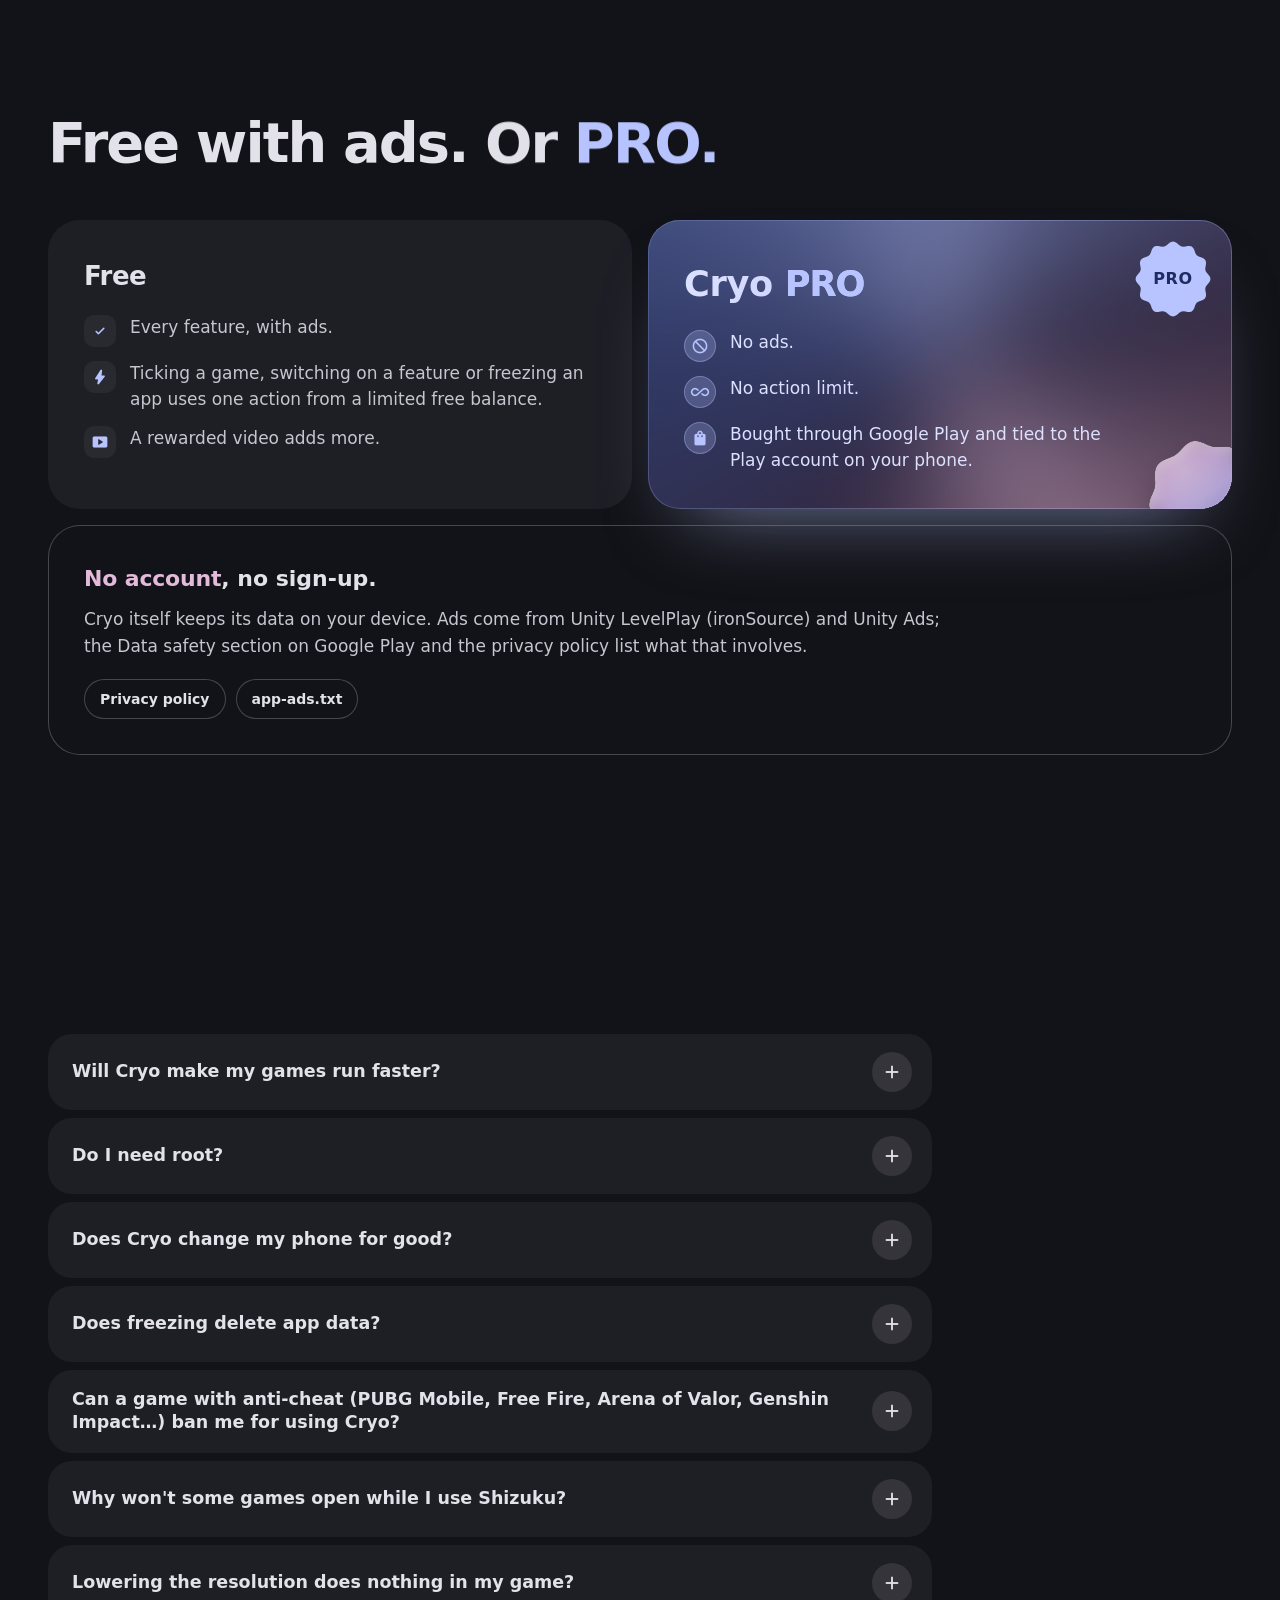
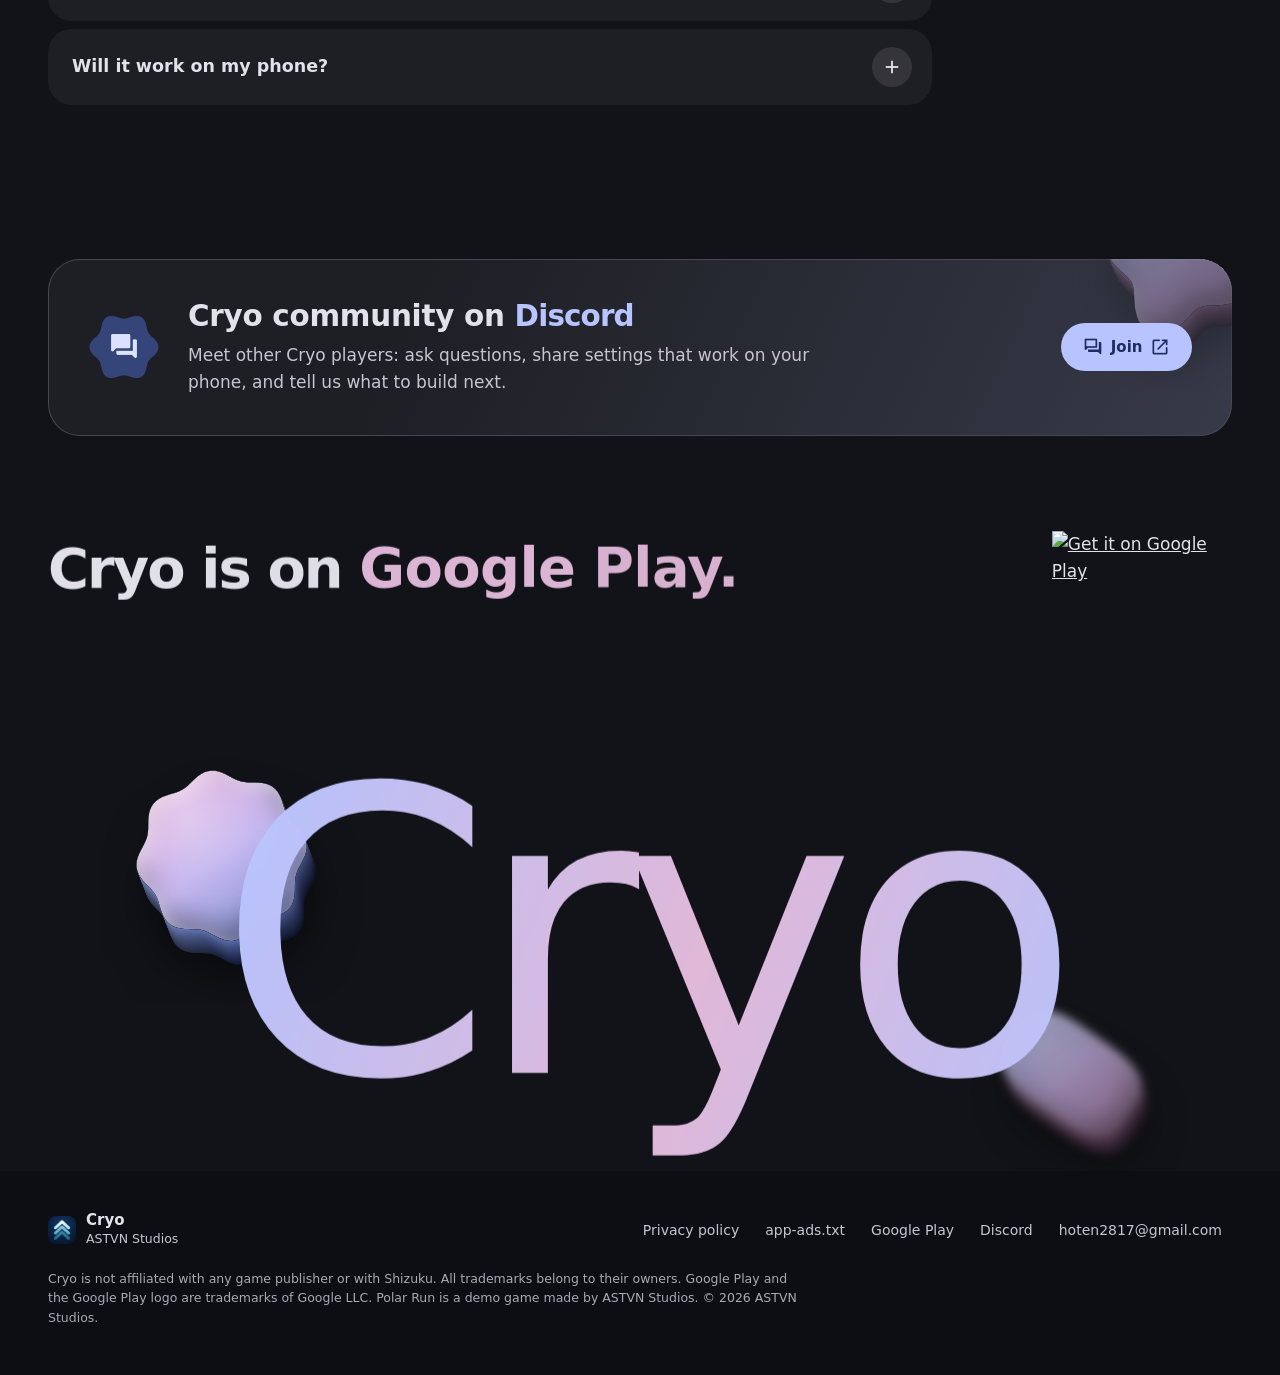
==== commit bcb30371: "feat(web): tai hien hieu ung app - pixel hoa the Render scale + hao quang, kim tuyen the Khong gian " ====
--- a/index.html
+++ b/index.html
@@ -44,7 +44,7 @@
 <link rel="preconnect" href="https://fonts.gstatic.com" crossorigin>
 <link rel="stylesheet" href="https://fonts.googleapis.com/css2?family=Google+Sans+Flex:slnt,wdth,wght,ROND@-10..0,25..151,100..1000,0..100&display=swap">
 <link rel="stylesheet" href="https://fonts.googleapis.com/css2?family=Material+Symbols+Rounded:opsz,wght,FILL,GRAD@20..48,300..600,0..1,0&icon_names=ac_unit,account_balance,add,alarm,all_inclusive,battery_charging_full,battery_full,bedtime,block,bolt,calendar_month,call,chat,check,chevron_right,close,dashboard,developer_board,expand_more,flight,forum,group,keep,layers,light_mode,lock,mail,map,memory,monitoring,music_note,newspaper,notifications_active,notifications_off,open_in_new,photo,picture_in_picture,play_arrow,restart_alt,settings,shopping_bag,signal_cellular_alt,smart_display,speed,sports_esports,sync,thermometer,thermostat,touch_app,translate,tune,undo,verified_user,wifi&display=block">
-<link rel="stylesheet" href="assets/site.css?v=e02593dc">
+<link rel="stylesheet" href="assets/site.css?v=ed2a38f9">
 </head>
 <body>
 <div class="amb" aria-hidden="true"><i></i><i></i><i></i></div>
@@ -119,7 +119,6 @@
             <span class="ms hub-theme">light_mode</span>
           </div>
           <div class="hub-space" data-b>
-            <div class="hs-glow" aria-hidden="true"></div>
             <div class="hs-head">
               <span class="hs-eyebrow"><i></i><span lang="vi">KHÔNG GIAN CHƠI GAME</span><span lang="en">YOUR GAMING SPACE</span></span>
               <span class="hs-manage"><span lang="vi">Quản lý</span><span lang="en">Manage</span><span class="ms">chevron_right</span></span>
@@ -874,7 +873,7 @@
 
 <script src="assets/polar.js?v=5902b4c3" defer></script>
 <script src="assets/numerals.js?v=73d9e727" defer></script>
-<script src="assets/site.js?v=ffa8c632" defer></script>
+<script src="assets/site.js?v=d19fc9b9" defer></script>
 <script src="assets/fx.js?v=f11c5b17" defer></script>
 </body>
 </html>
--- a/assets/site.css
+++ b/assets/site.css
@@ -14,7 +14,7 @@
 }
 
 :root {
-  --primary: #b7c4ff; --on-primary: #1e2d61; --primary-c: #354479; --on-primary-c: #dce1ff;
+  --primary: #b7c4ff; --on-primary: #1e2d61; --inv-primary: #4d5c92; --primary-c: #354479; --on-primary-c: #dce1ff;
   --secondary: #c2c5dd; --secondary-c: #424659; --on-secondary-c: #dee1f9;
   --tertiary: #e3bada; --tertiary-c: #5b3d57;
   --surface: #121318; --surface-lowest: #0d0e13; --surface-low: #1a1b21; --surface-c: #1e1f25;
@@ -37,28 +37,28 @@
   --l3-bg: #134553; --l3-fg: #3cc6e0; --l4-bg: #5a1f2b; --l4-fg: #ff6b86;
 }
 :root[data-scheme="moss"] {
-  --primary: #8cd5b4; --on-primary: #003827; --primary-c: #005139; --on-primary-c: #a7f2cf;
+  --primary: #8cd5b4; --on-primary: #003827; --inv-primary: #1d6b4f; --primary-c: #005139; --on-primary-c: #a7f2cf;
   --secondary: #b3ccbe; --secondary-c: #354b41; --on-secondary-c: #cfe9da; --tertiary: #a6ccdf; --tertiary-c: #254b5b;
   --surface: #0f1512; --surface-lowest: #0a0f0c; --surface-low: #171d1a; --surface-c: #1b211e; --surface-high: #252b28;
   --surface-highest: #303633; --surface-bright: #353b37; --on-surface: #dee4de; --on-surface-v: #bfc9c2;
   --outline: #8a938d; --outline-v: #404944; --inverse-surface: #dee4de; --inverse-on-surface: #2c322e;
 }
 :root[data-scheme="lagoon"] {
-  --primary: #84d2e6; --on-primary: #003640; --primary-c: #004e5c; --on-primary-c: #aaedff;
+  --primary: #84d2e6; --on-primary: #003640; --inv-primary: #006879; --primary-c: #004e5c; --on-primary-c: #aaedff;
   --secondary: #b2cbd2; --secondary-c: #334a51; --on-secondary-c: #cee7ee; --tertiary: #bec5eb; --tertiary-c: #3e4565;
   --surface: #0f1416; --surface-lowest: #090f11; --surface-low: #171c1e; --surface-c: #1b2122; --surface-high: #252b2d;
   --surface-highest: #303637; --surface-bright: #343a3c; --on-surface: #dee3e5; --on-surface-v: #bfc8cb;
   --outline: #899295; --outline-v: #3f484b; --inverse-surface: #dee3e5; --inverse-on-surface: #2c3133;
 }
 :root[data-scheme="amber"] {
-  --primary: #faba73; --on-primary: #482900; --primary-c: #673d00; --on-primary-c: #ffddbb;
+  --primary: #faba73; --on-primary: #482900; --inv-primary: #845415; --primary-c: #673d00; --on-primary-c: #ffddbb;
   --secondary: #e0c1a3; --secondary-c: #58432c; --on-secondary-c: #feddbd; --tertiary: #bdcc9c; --tertiary-c: #3f4b26;
   --surface: #18120c; --surface-lowest: #130d07; --surface-low: #211a14; --surface-c: #251e17; --surface-high: #302921;
   --surface-highest: #3b332c; --surface-bright: #403830; --on-surface: #eee0d5; --on-surface-v: #d4c4b5;
   --outline: #9d8e81; --outline-v: #50453a; --inverse-surface: #eee0d5; --inverse-on-surface: #372f27;
 }
 :root[data-scheme="rose"] {
-  --primary: #ffb1c3; --on-primary: #551d2e; --primary-c: #713344; --on-primary-c: #ffd9e0;
+  --primary: #ffb1c3; --on-primary: #551d2e; --inv-primary: #8d4a5c; --primary-c: #713344; --on-primary-c: #ffd9e0;
   --secondary: #e4bdc4; --secondary-c: #5b3f45; --on-secondary-c: #ffd9e0; --tertiary: #edbe92; --tertiary-c: #60401e;
   --surface: #191113; --surface-lowest: #140c0e; --surface-low: #22191b; --surface-c: #261d1f; --surface-high: #312829;
   --surface-highest: #3c3234; --surface-bright: #413738; --on-surface: #efdee1; --on-surface-v: #d6c2c5;
@@ -287,33 +287,32 @@
 .hub-quota { margin-left: auto; display: inline-flex; align-items: center; gap: .3em; padding: .55em .9em; border-radius: 999px; background: var(--surface-high); font-weight: 600; font-size: .9em; }
 .hub-quota .ms { font-size: 1.3em; color: var(--primary); }
 .hub-theme { font-size: 1.5em; color: var(--on-surface-v); margin-left: .2em; }
+/* Thẻ Không gian chơi game như app (#311, bộ "chốt luôn" #276): SÂN KHẤU TRUNG TÍNH — thẻ gần đen, không ngả màu chủ đề —
+   để hào quang của biểu tượng game (canvas .hs-aura, site.js hubAura) là nguồn màu duy nhất; nút Chơi trung tính sáng, hắt
+   màu hào quang ở phía gần biểu tượng ("kính màu" .8). */
 .hub-space {
-  position: relative; margin: 0 1em; padding: 1.2em 1.2em 1em; border-radius: 1.8em; overflow: hidden;
-  background: linear-gradient(170deg, color-mix(in oklab, var(--primary-c) 92%, var(--primary) 8%), color-mix(in oklab, var(--primary-c) 70%, var(--surface)));
-  box-shadow: inset 0 0 0 1px color-mix(in oklab, var(--primary) 18%, transparent);
-}
-.hs-glow { position: absolute; inset: -20% -10% auto -30%; height: 75%; opacity: .55; animation: hsGlow 9s steps(23) infinite alternate; }
-/* Làm mờ nằm ở lớp con ĐỨNG YÊN so với khối đang trôi (#303): mờ được vẽ một lần vào ảnh của lớp, bộ dựng hình chỉ dời ảnh
-   đó. Đặt filter ngay trên phần tử đang chạy hoạt ảnh thì GPU phải làm mờ lại mỗi khung. Kết quả như nhau (làm mờ không
-   đổi khi dời/phóng cả khối). */
-.hs-glow::before { content: ""; position: absolute; inset: 0; background: radial-gradient(closest-side, color-mix(in oklab, var(--primary) 55%, transparent), transparent); filter: blur(14px); }
-/* Trôi chậm theo NHỊP BẬC (#303): ~10 lần/giây (quầng nền, quầng chương) hoặc ~20 (quầng thẻ, khối 3D) thay vì mỗi khung.
-   Mỗi bậc dời dưới ~1 điểm ảnh của một vệt màu mềm — mắt không phân biệt được — nhưng bộ dựng hình chỉ phải vẽ lại khi giá
-   trị đổi: đo (điện thoại giả lập) quầng nền chạy liên tục bắt GPU vẽ lại CẢ màn 60–120 lần/giây kể cả lúc đứng yên; theo
-   bậc 10 lần/giây → số khung phải vẽ giảm ~6 lần. Đường cong ease-in-out giữ nguyên: khung hình lấy mẫu đường cong ở 9–11
-   mốc (nối thẳng giữa các mốc), mỗi đoạn chạy steps(). Sinh bằng tính toán, sửa thì sinh lại cả khối. */
-@keyframes hsGlow { 0% { transform: translate(-6%, 0%) scale(1); } 12.5% { transform: translate(-5.502%, 0.249%) scale(1.005); } 25% { transform: translate(-3.933%, 1.033%) scale(1.019); } 37.5% { transform: translate(-1.316%, 2.342%) scale(1.044); } 50% { transform: translate(2%, 4%) scale(1.075); } 62.5% { transform: translate(5.316%, 5.658%) scale(1.106); } 75% { transform: translate(7.933%, 6.967%) scale(1.131); } 87.5% { transform: translate(9.502%, 7.751%) scale(1.145); } 100% { transform: translate(10%, 8%) scale(1.15); } }
+  position: relative; margin: 0 1em; padding: 1.2em 1.2em 1em; border-radius: 1.8em; overflow: hidden; isolation: isolate;
+  background: #0c0d11; --on-primary-c: #e6e6ec;
+  box-shadow: inset 0 0 0 1px rgba(255,255,255,.08);
+}
+/* Hào quang vẽ ở 1/4 độ phân giải (như AuraKnob.DOWNSAMPLE 4 của app) rồi trình duyệt phóng lên lọc song tuyến: ánh sáng
+   rất mềm nên không mất nét, mà mỗi khung chỉ tô 1/16 số điểm ảnh. Kim tuyến (.hs-spark) vẽ đủ nét ở lớp riêng. */
+.hs-aura, .hs-spark { position: absolute; inset: 0; width: 100%; height: 100%; z-index: -1; pointer-events: none; }
+.hs-aura { opacity: 0; transition: opacity 600ms ease; }
+.hs-aura.on { opacity: 1; }
 .hs-head, .hs-game, .hs-play, .hs-add, .hs-shz { position: relative; }
 .hs-head { display: flex; justify-content: space-between; align-items: center; font-size: .78em; }
 .hs-eyebrow { display: inline-flex; align-items: center; gap: .6em; letter-spacing: .16em; font-weight: 650; color: color-mix(in oklab, var(--on-primary-c) 80%, transparent); }
-.hs-eyebrow i { width: .55em; height: .55em; border-radius: 50%; background: var(--primary); }
+.hs-eyebrow i { width: .55em; height: .55em; border-radius: 50%; background: color-mix(in oklab, var(--on-primary-c) 70%, transparent); }
 .hs-manage { display: inline-flex; align-items: center; font-weight: 650; font-size: 1.15em; color: var(--on-primary-c); }
 .hs-manage .ms { font-size: 1.3em; }
 .hs-game { display: flex; align-items: center; gap: .9em; margin: 1.1em 0 1em; }
 .hs-game img { width: 4.4em; height: 4.4em; border-radius: 50%; box-shadow: 0 .4em 1.2em -.4em rgba(0,0,0,.5); }
 .hs-game b { display: block; font-size: 1.45em; font-weight: 600; line-height: 1.15; }
 .hs-game small { display: block; font-size: .86em; color: color-mix(in oklab, var(--on-primary-c) 78%, transparent); margin-top: .2em; }
-.hs-play { display: flex; align-items: center; gap: .7em; padding: .85em 1.1em; border-radius: 999px; background: color-mix(in oklab, var(--primary) 75%, var(--on-primary-c)); color: var(--on-primary); font-weight: 600; font-size: 1.1em; box-shadow: 0 .6em 1.6em -.6em color-mix(in oklab, var(--primary) 60%, transparent); }
+.hs-play { display: flex; align-items: center; gap: .7em; padding: .85em 1.1em; border-radius: 999px; color: #1b1c22; font-weight: 600; font-size: 1.1em;
+  background: linear-gradient(100deg, color-mix(in oklab, #6fa6f5 42%, #e9eaef) 0%, color-mix(in oklab, #6fa6f5 14%, #e9eaef) 45%, #e9eaef 75%);
+  box-shadow: 0 .6em 1.6em -.6em rgba(80,140,240,.45), inset 0 0 0 1px rgba(255,255,255,.35); }
 .hs-play .ms:last-child { margin-left: auto; }
 .hs-add { display: inline-flex; flex-direction: column; align-items: center; gap: .3em; margin: 1em 0 0 .3em; font-size: .85em; font-weight: 600; color: var(--on-primary-c); }
 .hs-addtile { display: grid; place-items: center; width: 3.6em; height: 3.6em; border-radius: 1em; box-shadow: inset 0 0 0 1.5px color-mix(in oklab, var(--on-primary-c) 35%, transparent); }
@@ -388,7 +387,6 @@
 @keyframes chapGlow { 0% { transform: translate(0%, 0%) scale(1) rotate(0deg); } 12.5% { transform: translate(0.187%, 0.124%) scale(1.002) rotate(0.249deg); } 25% { transform: translate(0.775%, 0.517%) scale(1.01) rotate(1.033deg); } 37.5% { transform: translate(1.757%, 1.171%) scale(1.023) rotate(2.342deg); } 50% { transform: translate(3%, 2%) scale(1.04) rotate(4deg); } 62.5% { transform: translate(4.243%, 2.829%) scale(1.057) rotate(5.658deg); } 75% { transform: translate(5.225%, 3.483%) scale(1.07) rotate(6.967deg); } 87.5% { transform: translate(5.813%, 3.876%) scale(1.078) rotate(7.751deg); } 100% { transform: translate(6%, 4%) scale(1.08) rotate(8deg); } }
 /* Câu chuyện đã cuộn khuất (máy tính: chương cuối vẫn "đang sáng") → quầng thôi trôi. */
 .story.off-view .chap::before, .chap.off-view::before { animation-play-state: paused; }
-.hero.off-view .hs-glow { animation-play-state: paused; }
 .cmk { display: flex; align-items: center; gap: 14px; margin-bottom: 18px; }
 .cm-shape { width: 52px; height: 52px; }
 .cm-shape path { transition: fill 420ms ease; }
@@ -521,7 +519,10 @@
 .a-sw[aria-checked="true"] i::after { opacity: 1; transform: none; }
 
 /* Thẻ độ phân giải */
-.res-box { display: flex; flex-direction: column; padding: 1.1em 1.25em; border-radius: 1.5em; background: var(--primary-c); color: var(--on-primary-c); transition: opacity 240ms ease; }
+.res-box { position: relative; isolation: isolate; overflow: hidden; display: flex; flex-direction: column; align-items: flex-start; padding: 1.1em 1.25em; border-radius: 1.5em; background: var(--primary-c); color: var(--on-primary-c); transition: opacity 240ms ease; }
+/* Mảng pixel của app (#311, site.js pixelField ⇐ ScalePixelPreview.kt): dưới chữ, trên nền thẻ. Chữ co theo nội dung
+   (align-items: flex-start) để đo được khối chữ chiếm tới đâu — ô nằm sau chữ mờ đi như app. */
+.res-pix { position: absolute; inset: 0; width: 100%; height: 100%; z-index: -1; pointer-events: none; }
 .res-lbl { font-size: .9em; font-weight: 560; }
 .res-val { font-size: 3.4em; line-height: 1.05; font-weight: 400; letter-spacing: -.02em; margin: .08em 0; font-variant-numeric: tabular-nums; }
 .res-px { font-size: .9em; opacity: .9; font-variant-numeric: tabular-nums; }
@@ -1256,7 +1257,7 @@
   position: absolute; z-index: -2; inset: -70%; pointer-events: none; opacity: .5;
   animation: proSpin 20s linear infinite; animation-play-state: paused;
 }
-/* Làm mờ ở lớp con đứng yên (#303, như .hs-glow::before): xoay cả khối không đổi kết quả làm mờ, nên mờ 46px được vẽ một
+/* Làm mờ ở lớp con đứng yên (#303, như quầng thẻ hub cũ trước #311): xoay cả khối không đổi kết quả làm mờ, nên mờ 46px được vẽ một
    lần thay vì GPU làm lại trên cả vùng cực quang mỗi khung trong lúc nó xoay. */
 .pro-aura::before {
   content: ""; position: absolute; inset: 0; filter: blur(46px);
@@ -1315,5 +1316,5 @@
 
 @media (prefers-reduced-motion: reduce) {
   *, *::before, *::after { transition-duration: 1ms !important; animation-duration: 1ms !important; animation-iteration-count: 1 !important; scroll-behavior: auto !important; }
-  .hs-glow, .amb i, .orb canvas, .kin-loop { animation: none; }
-}
+  .amb i, .orb canvas, .kin-loop { animation: none; }
+}
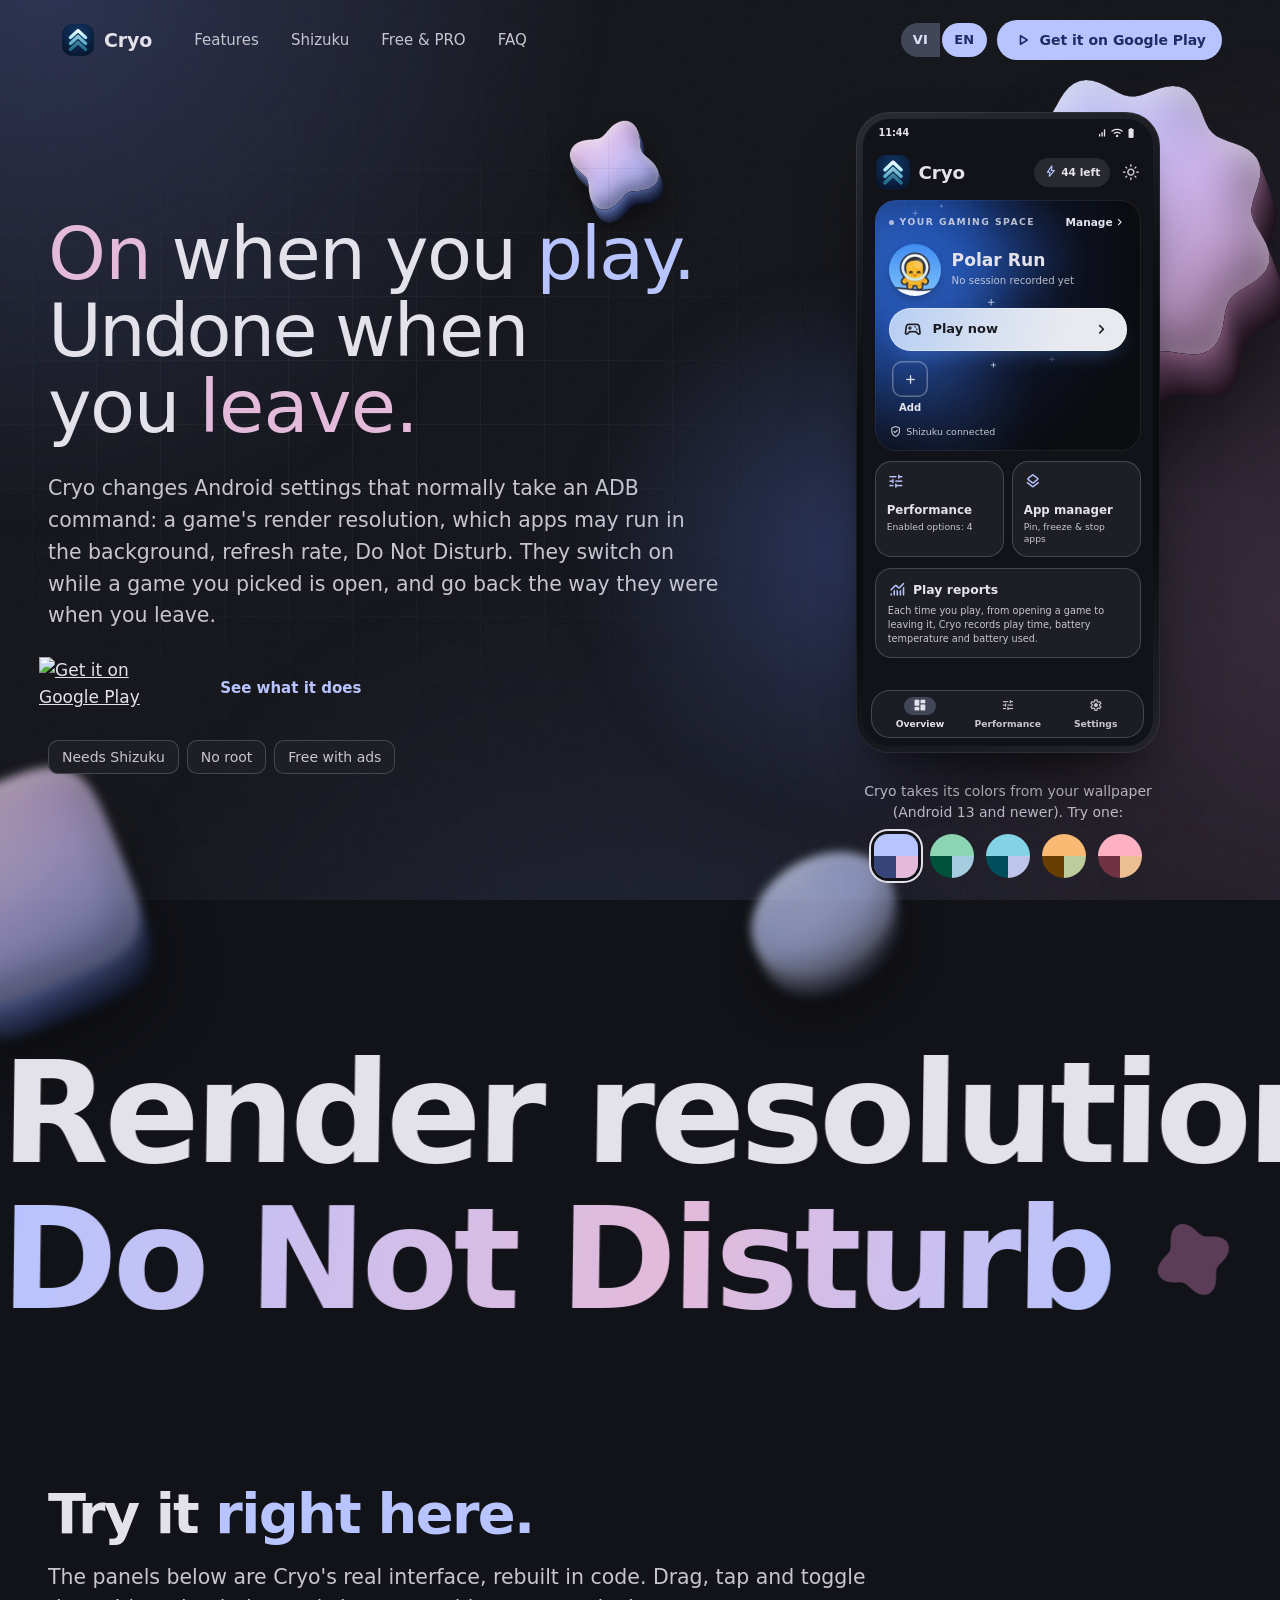
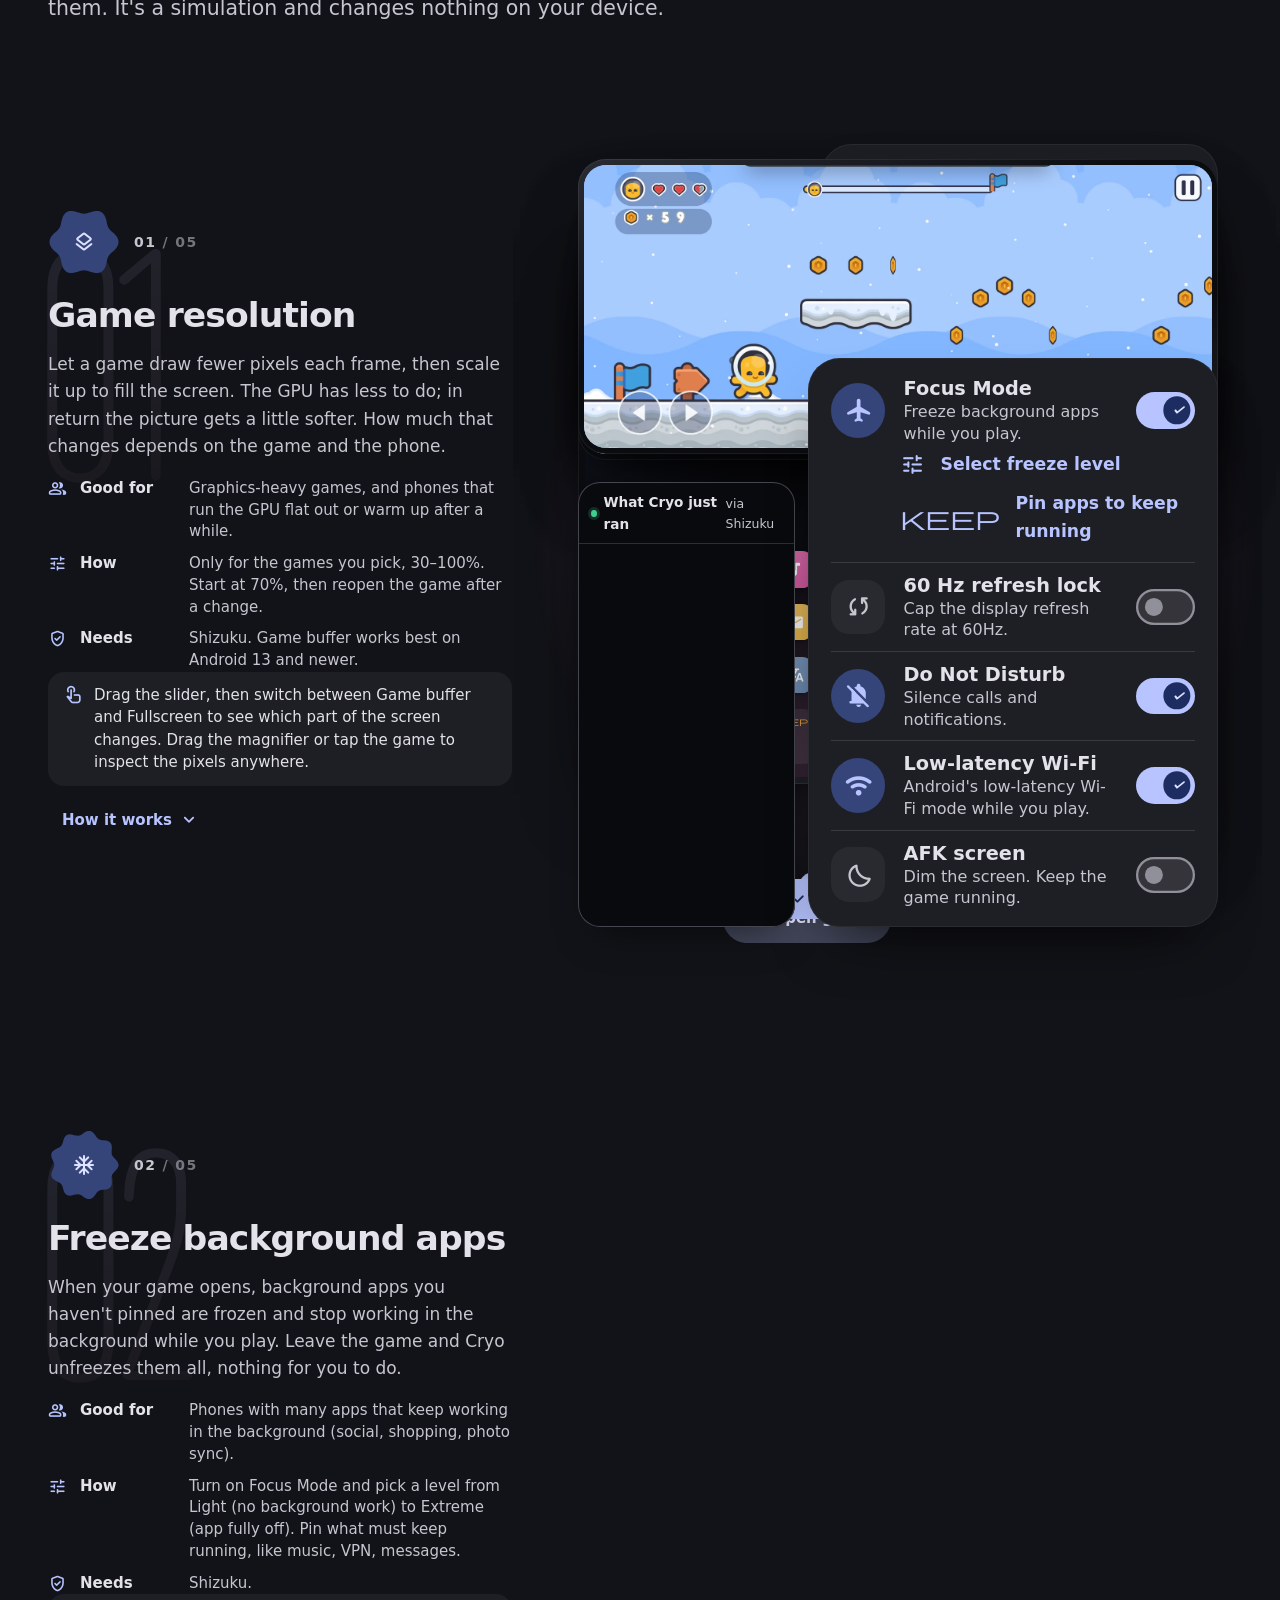
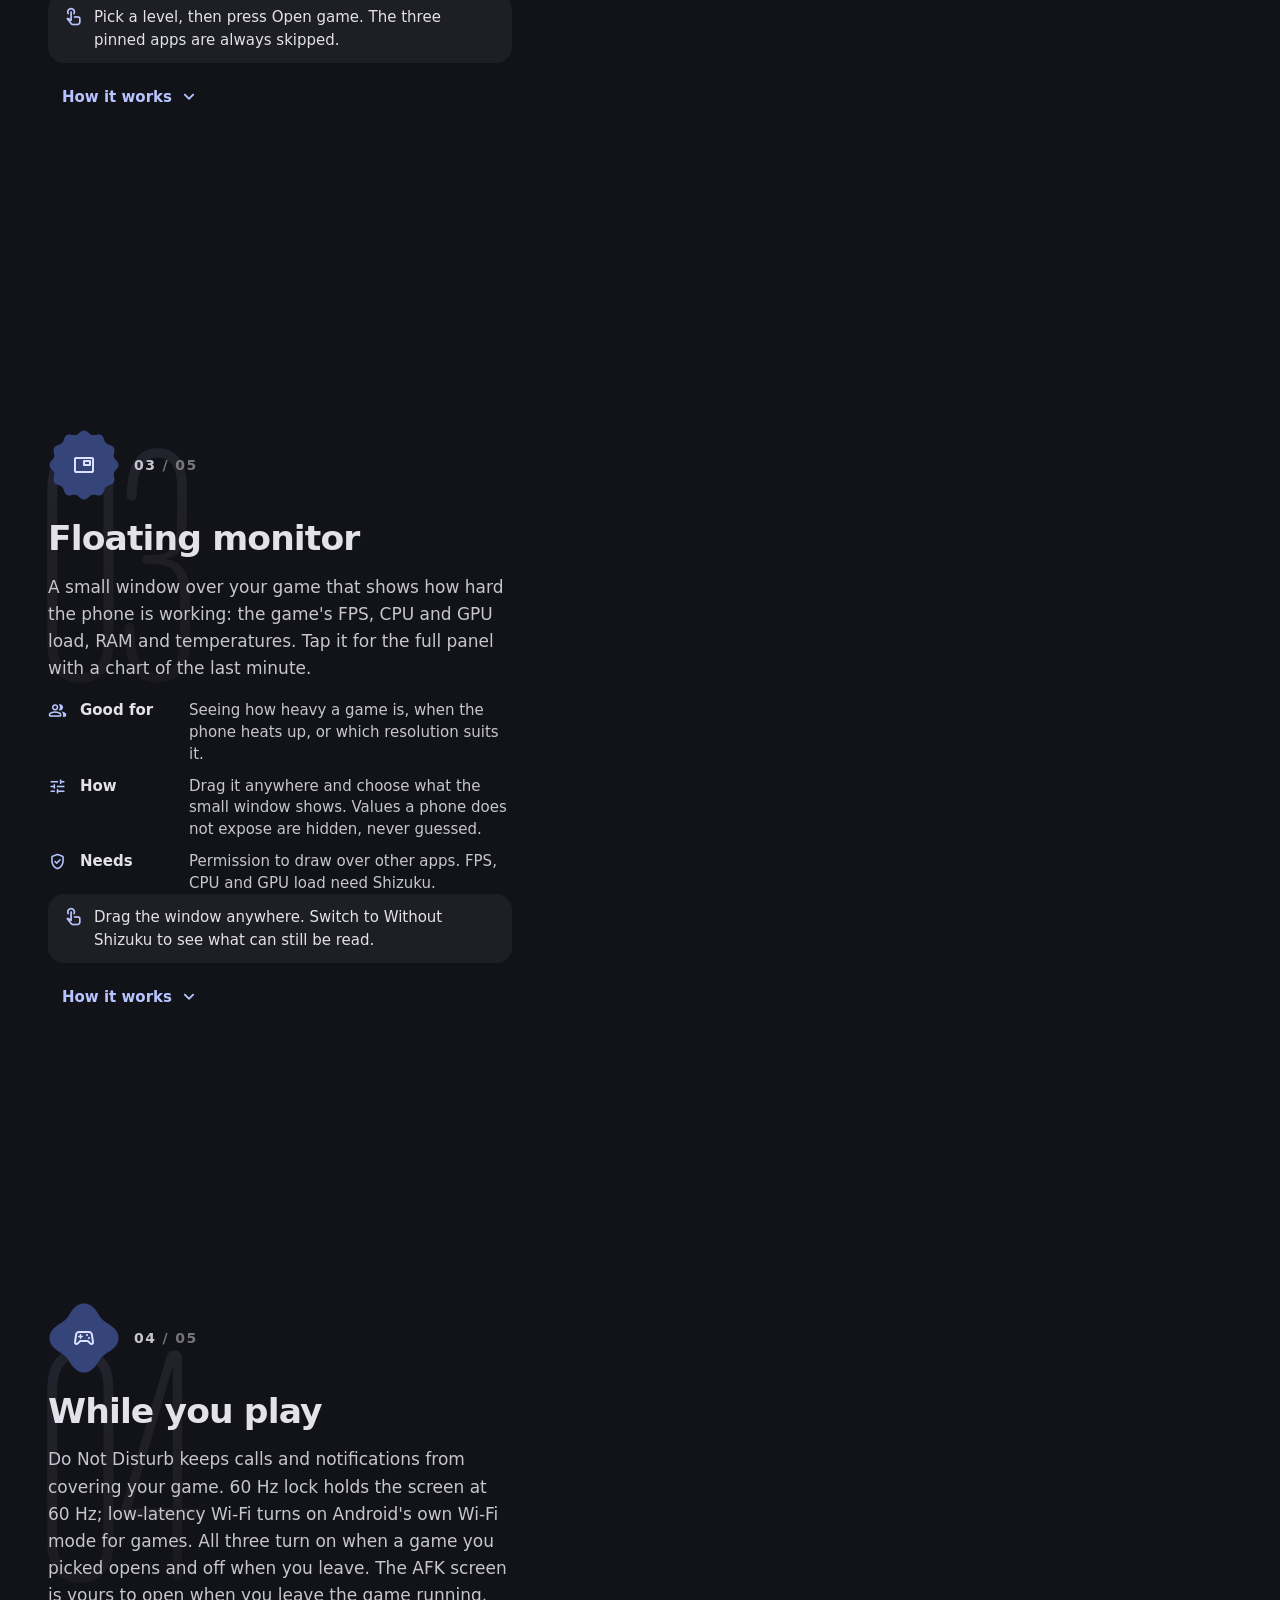
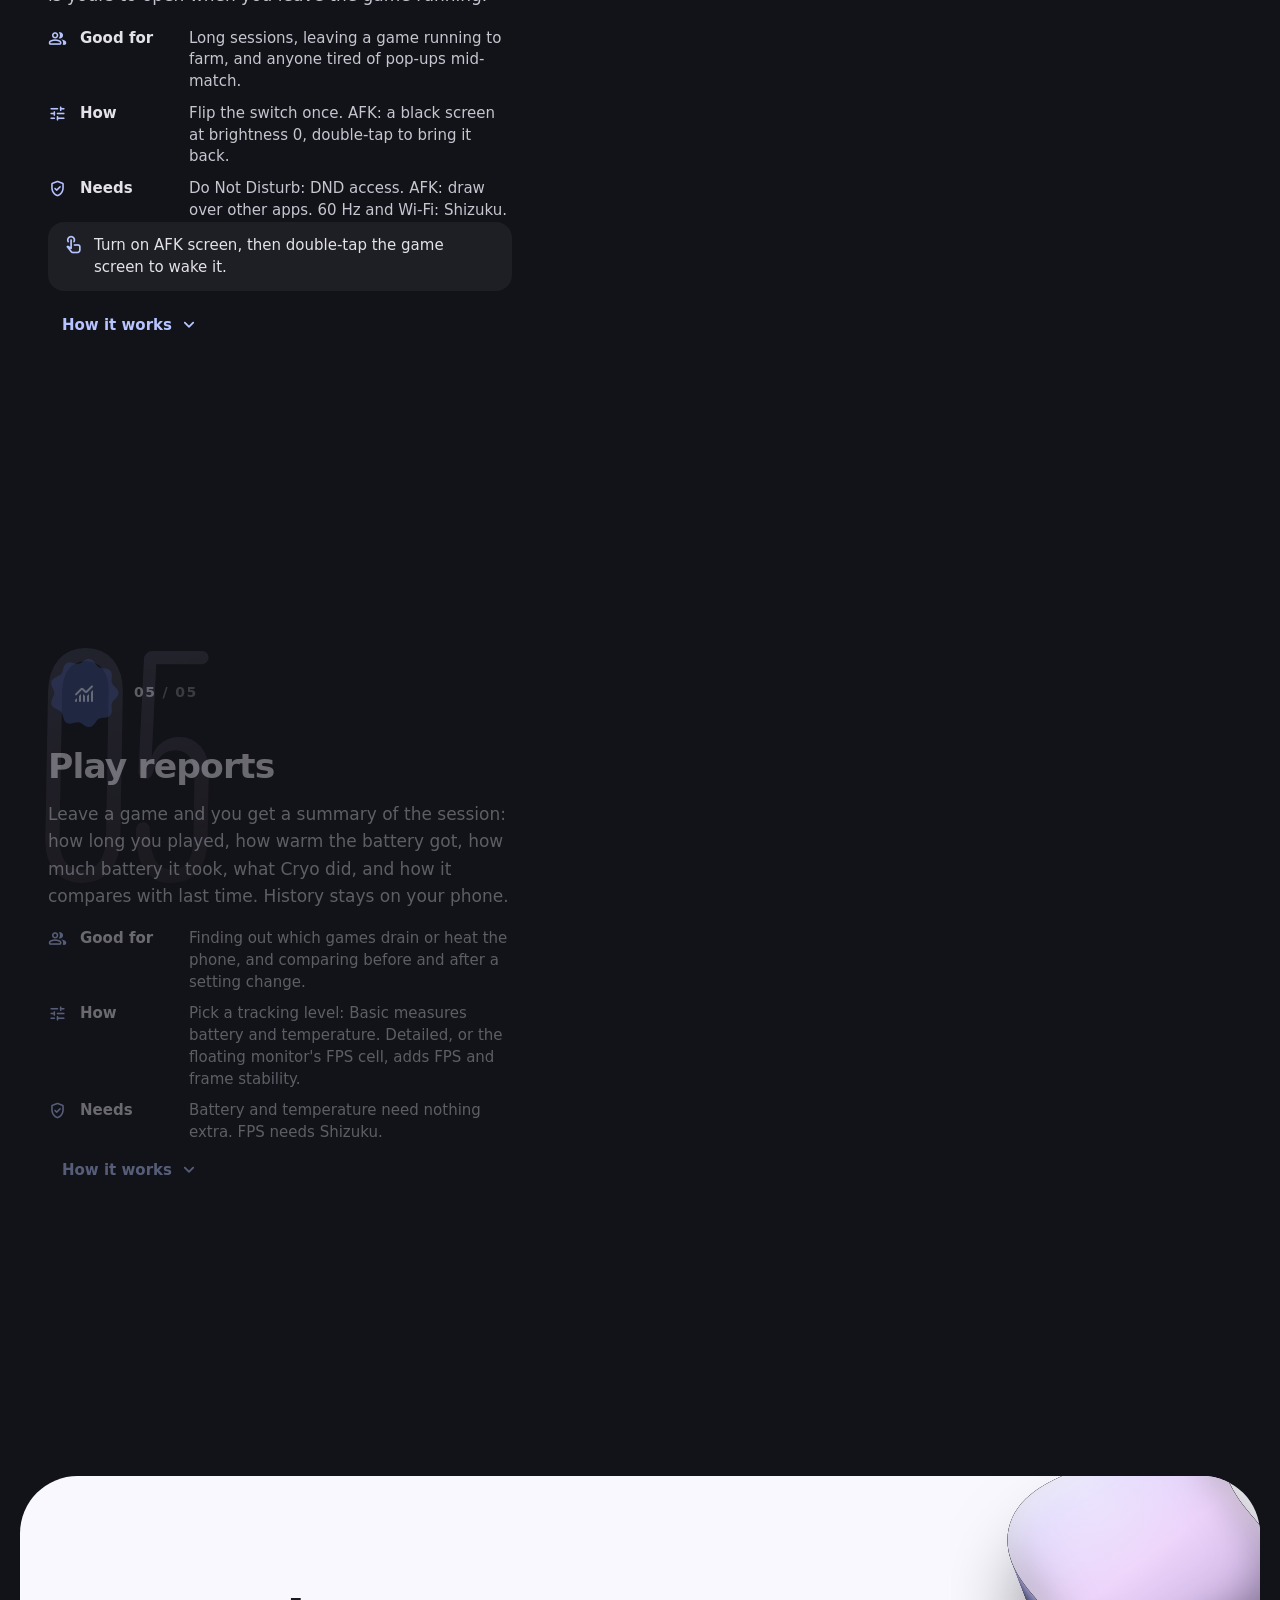
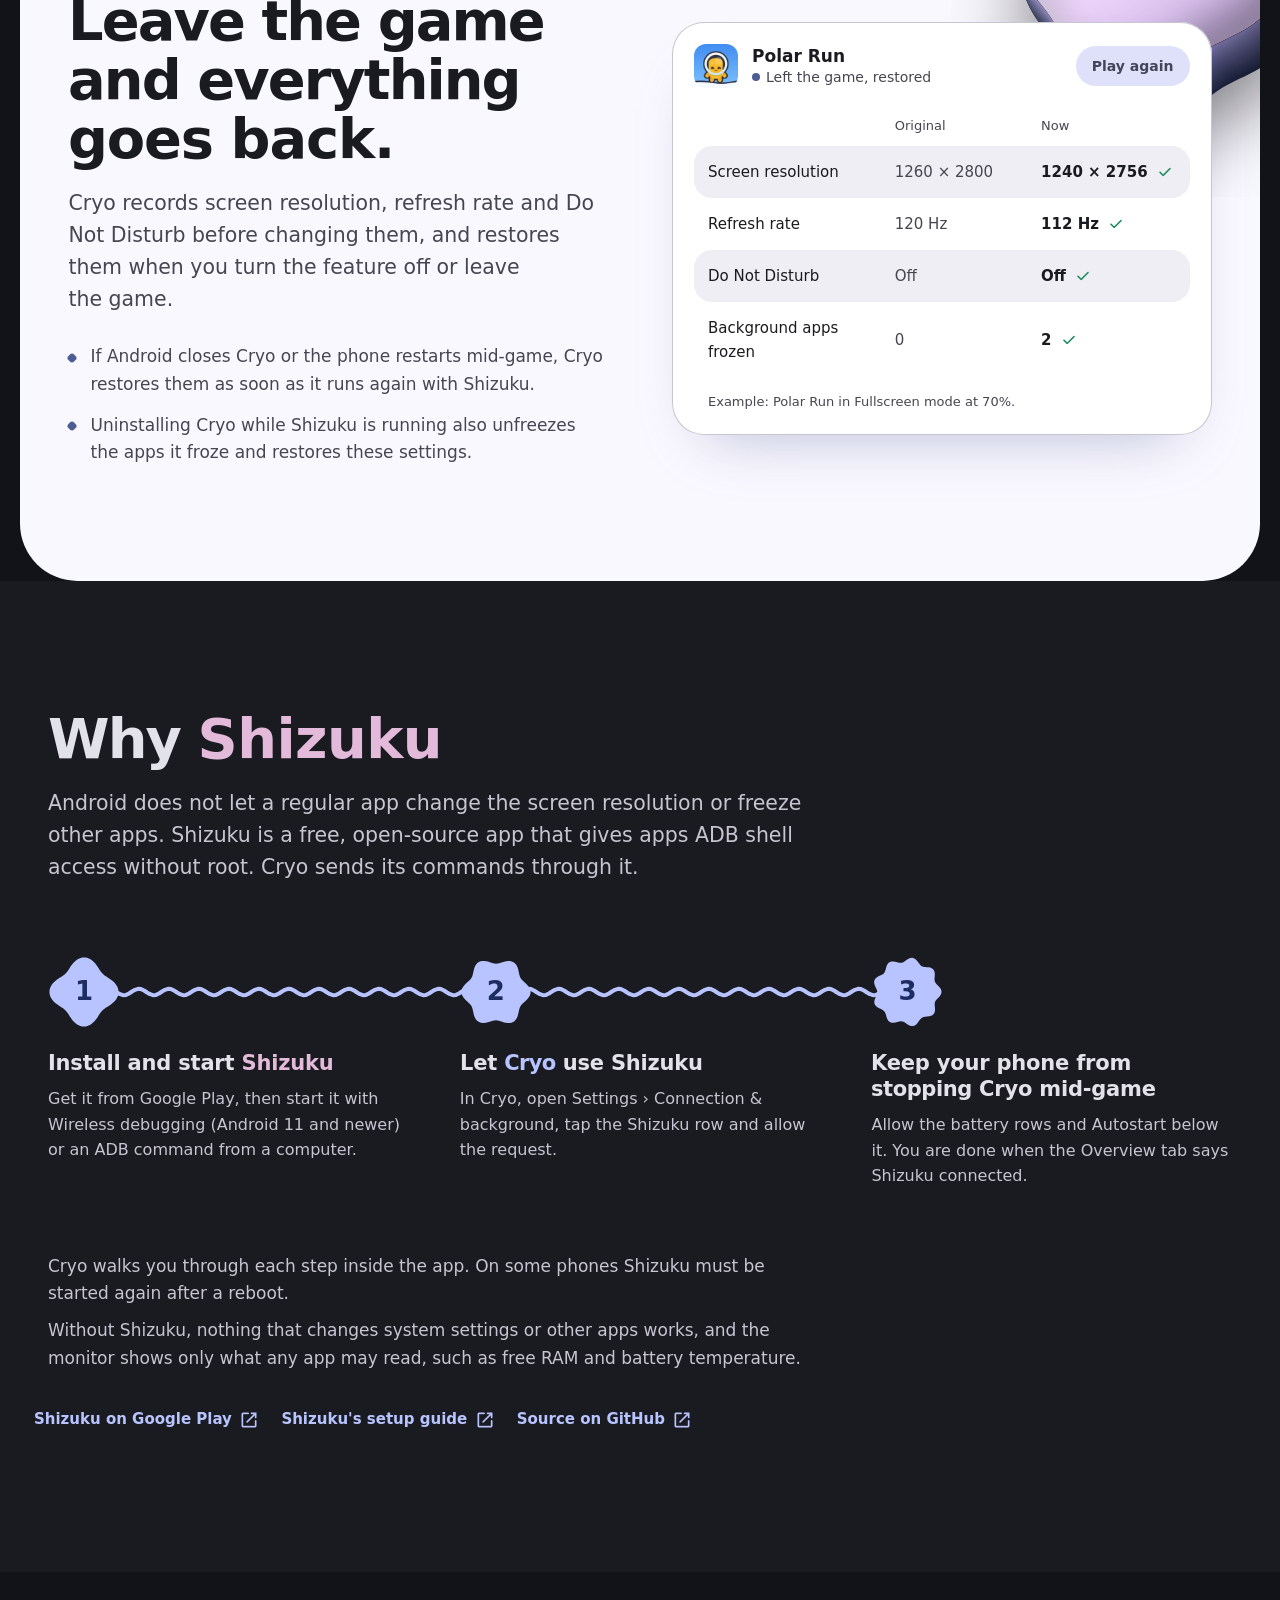
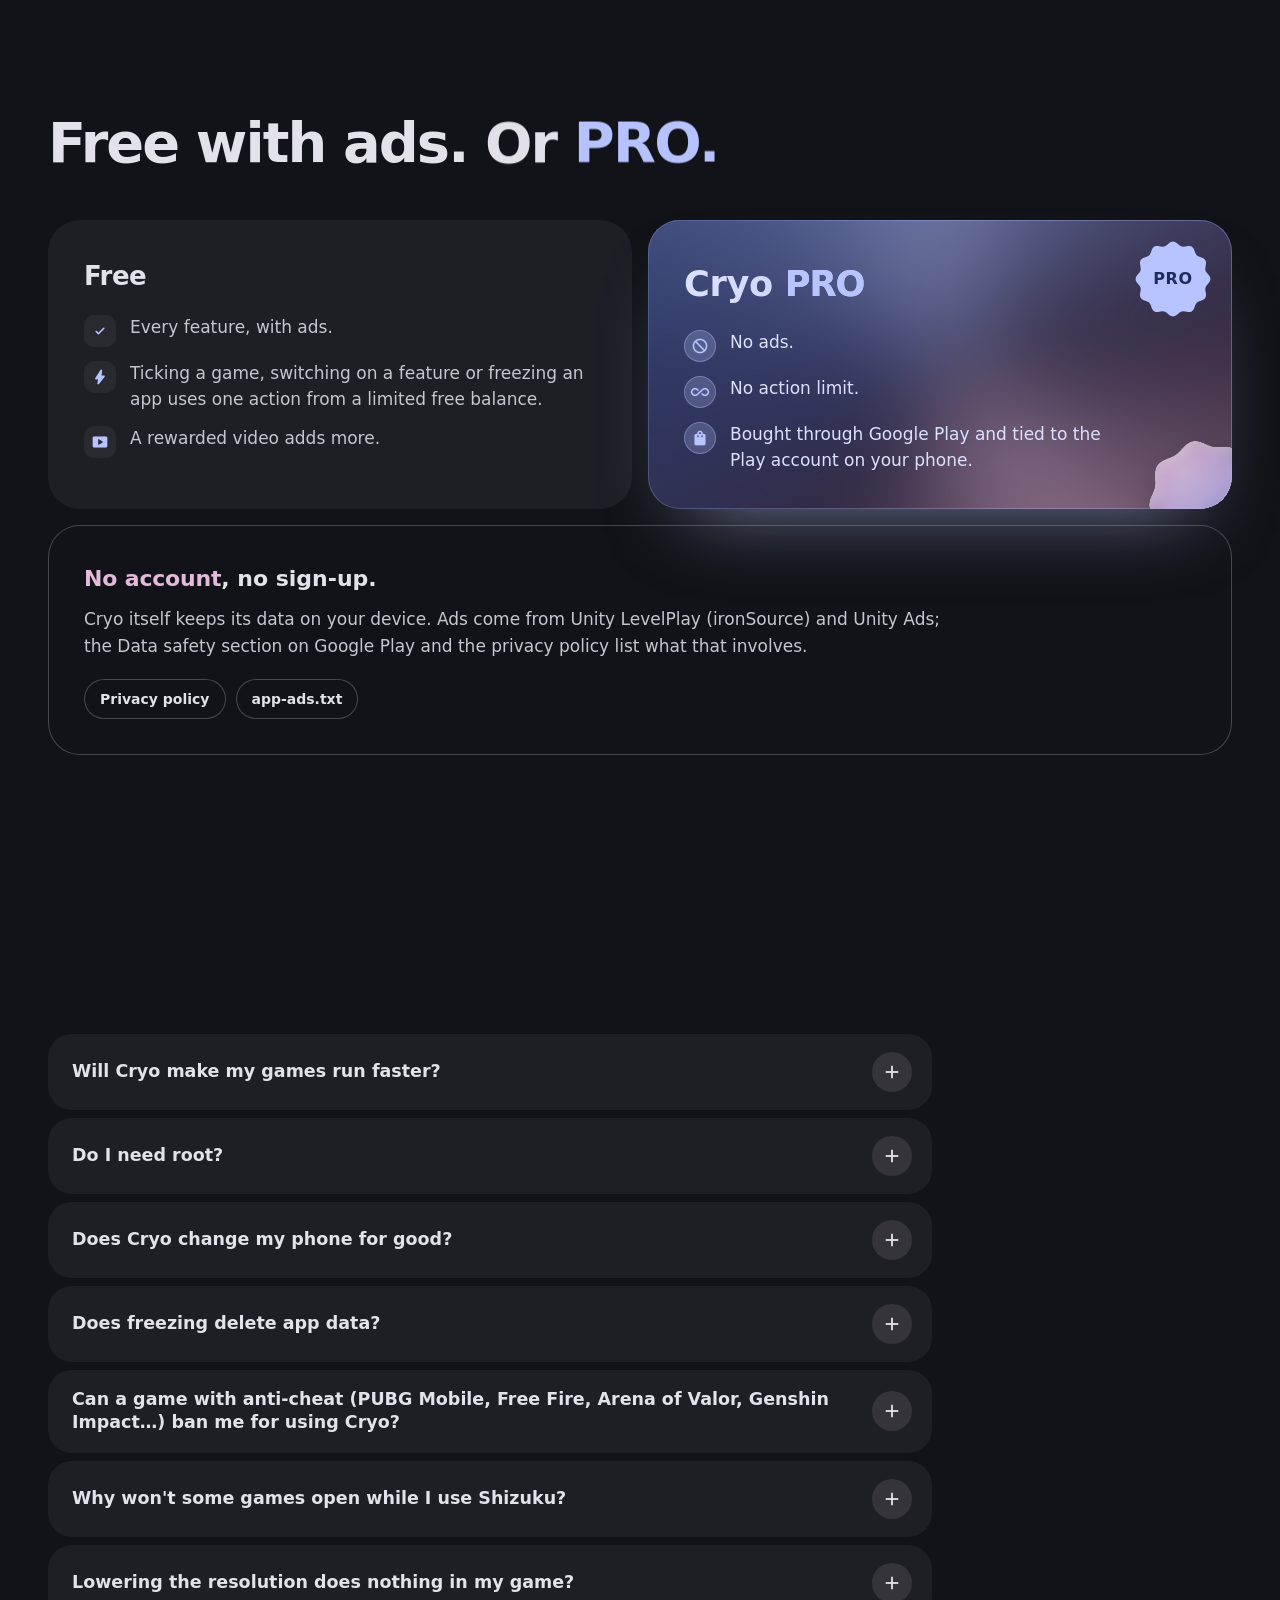
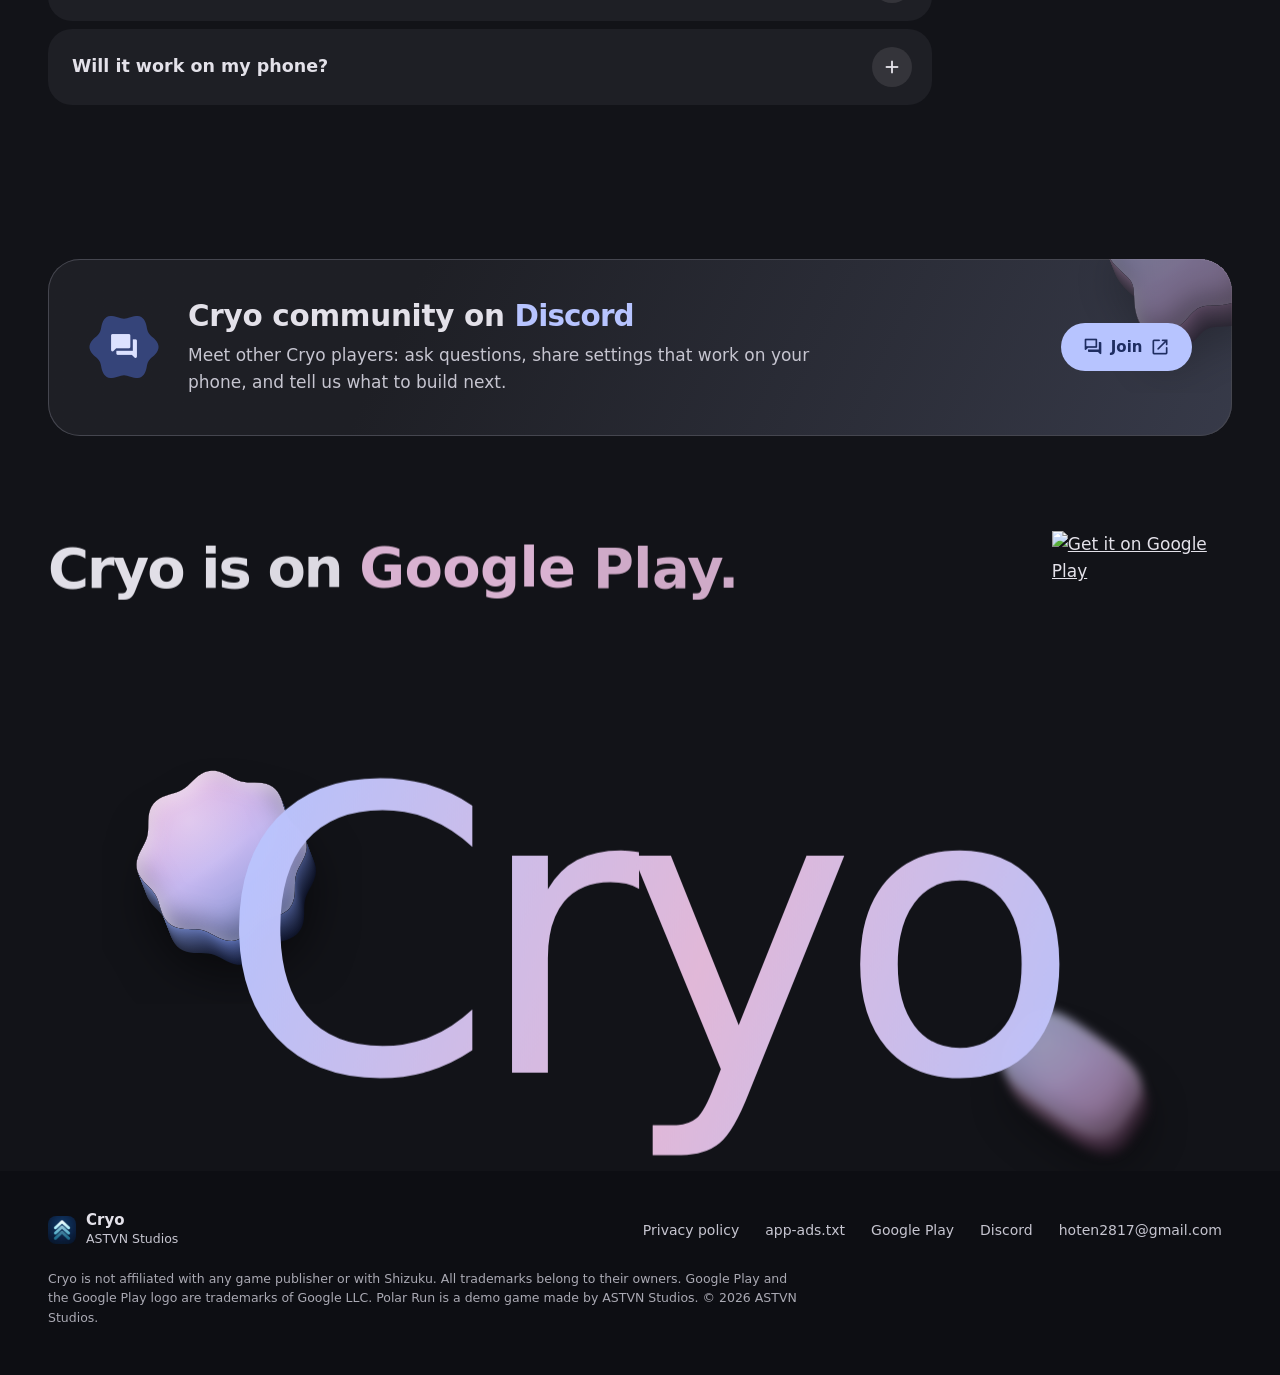
==== commit 99bbbe26: "fix(web): review #311 - do lai chu/bieu tuong khi phong tai xong va doi tieng, vi tri the khi doi co" ====
--- a/index.html
+++ b/index.html
@@ -873,7 +873,7 @@
 
 <script src="assets/polar.js?v=5902b4c3" defer></script>
 <script src="assets/numerals.js?v=73d9e727" defer></script>
-<script src="assets/site.js?v=d19fc9b9" defer></script>
+<script src="assets/site.js?v=4e592714" defer></script>
 <script src="assets/fx.js?v=f11c5b17" defer></script>
 </body>
 </html>
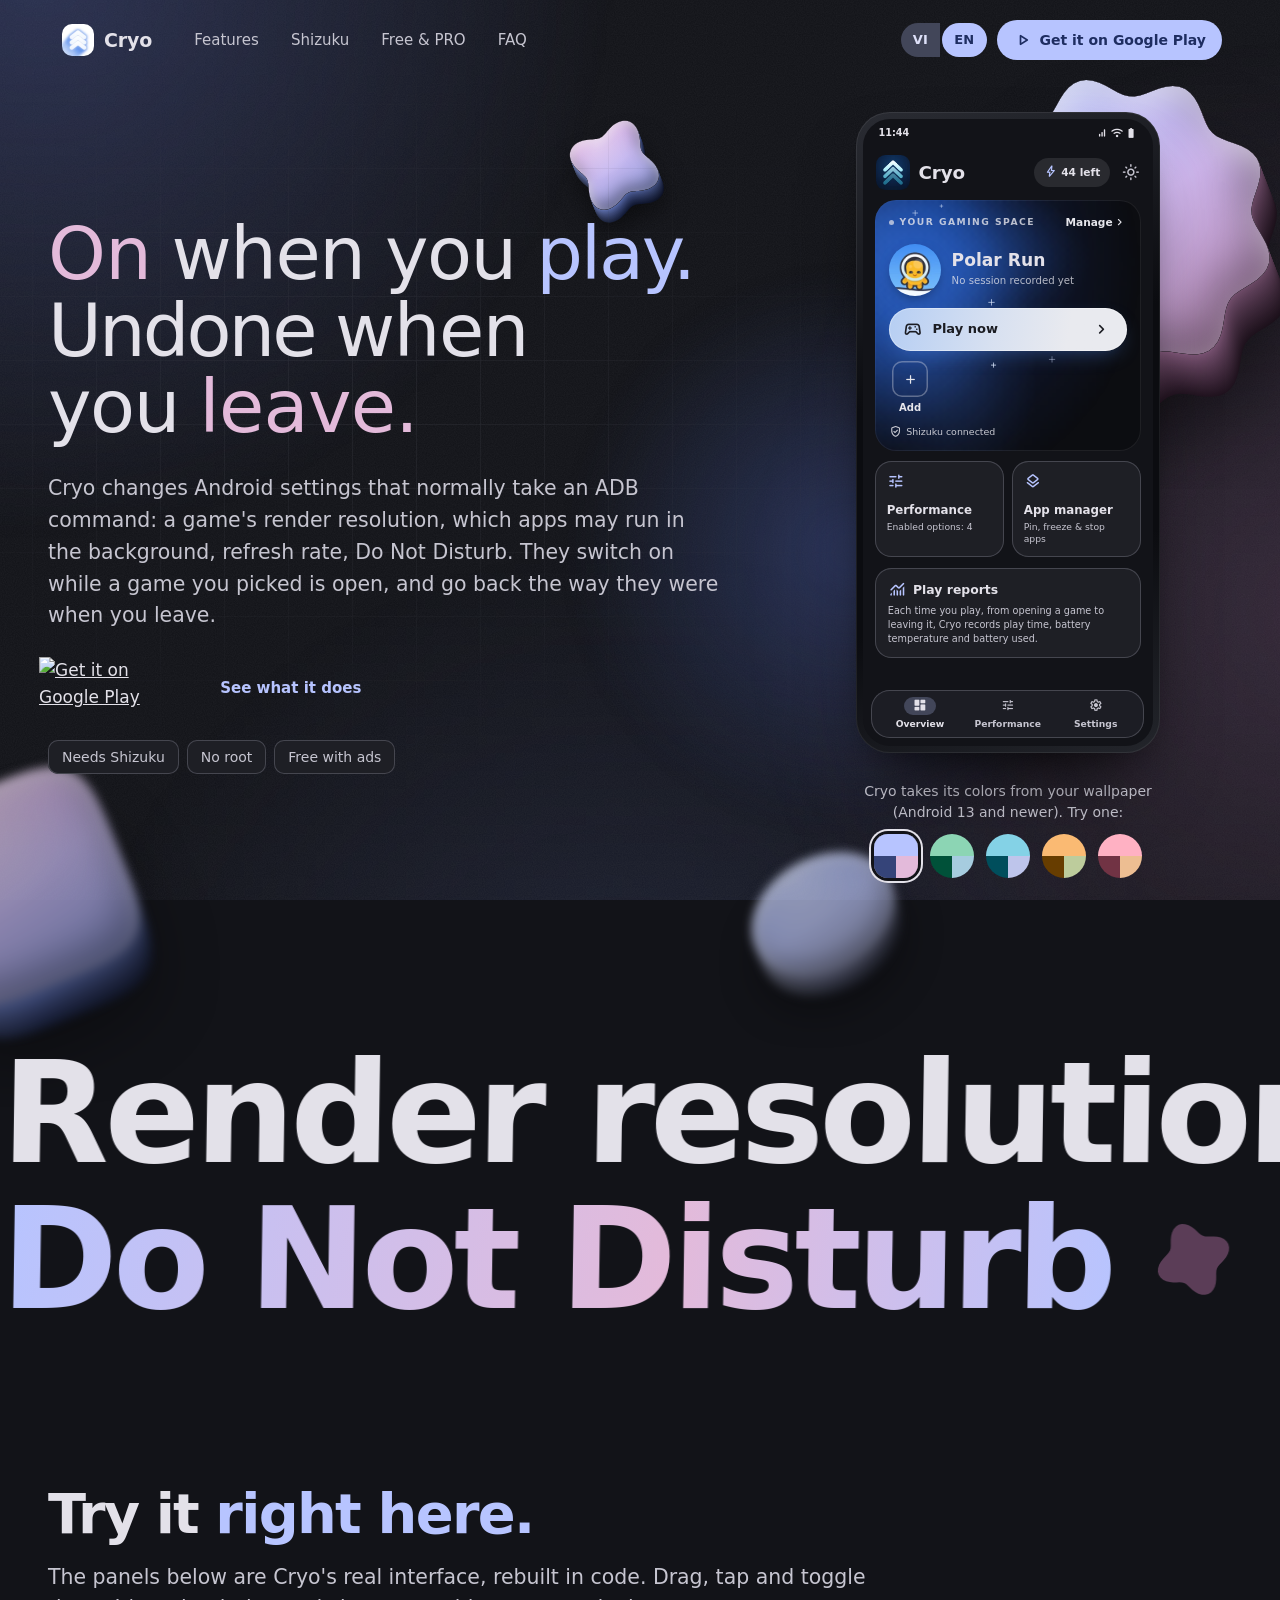
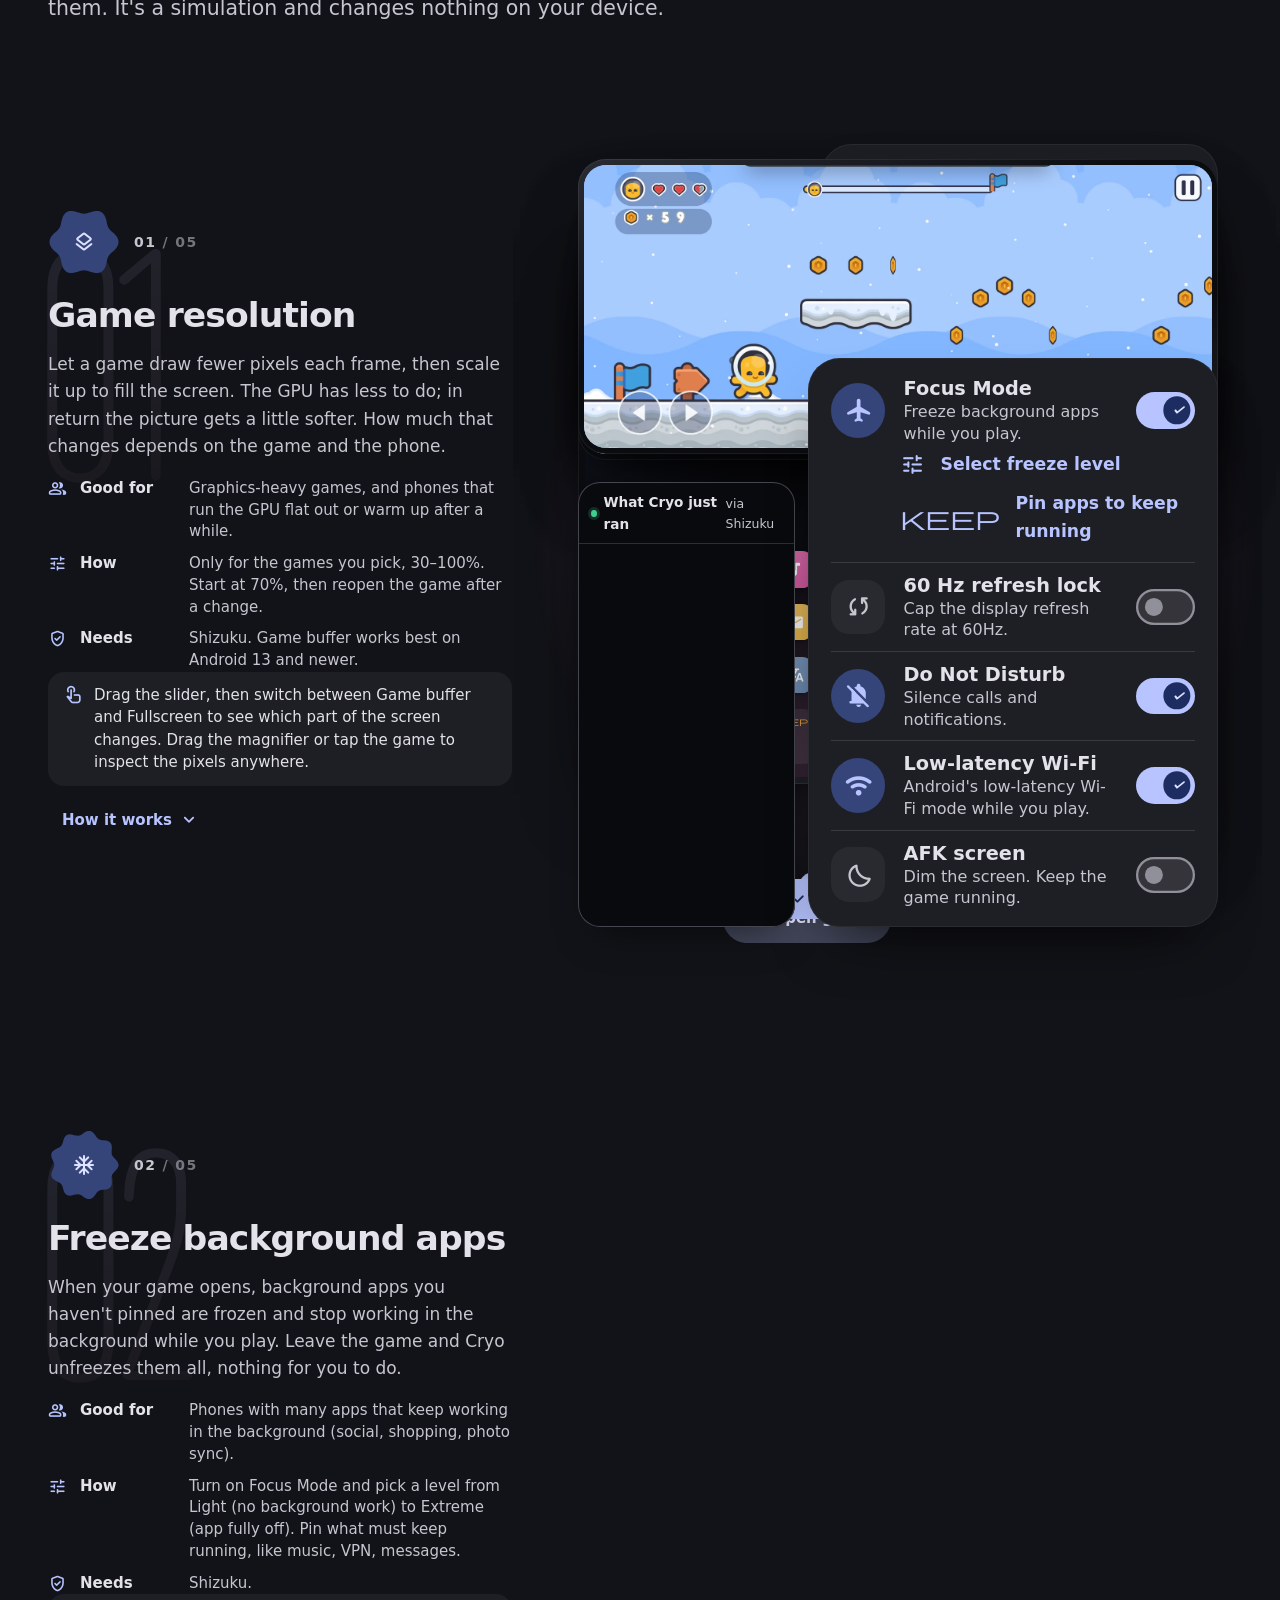
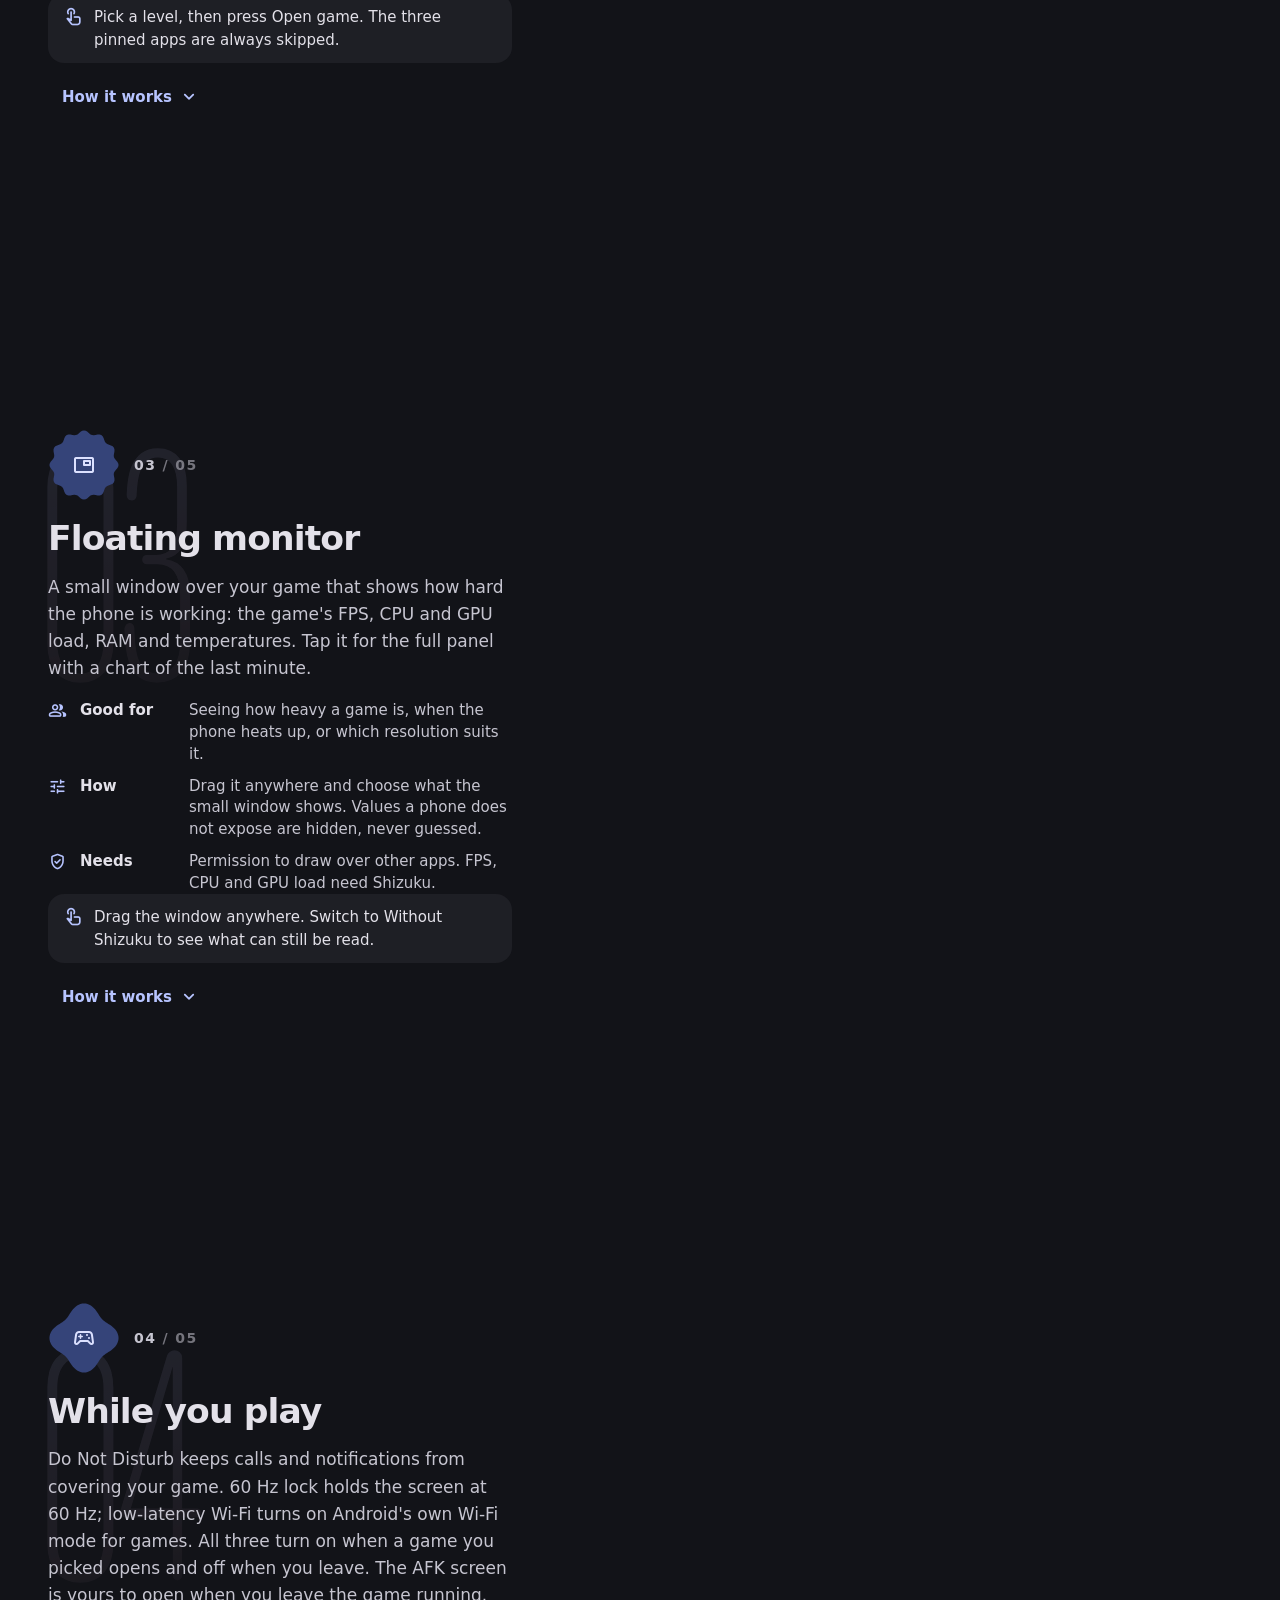
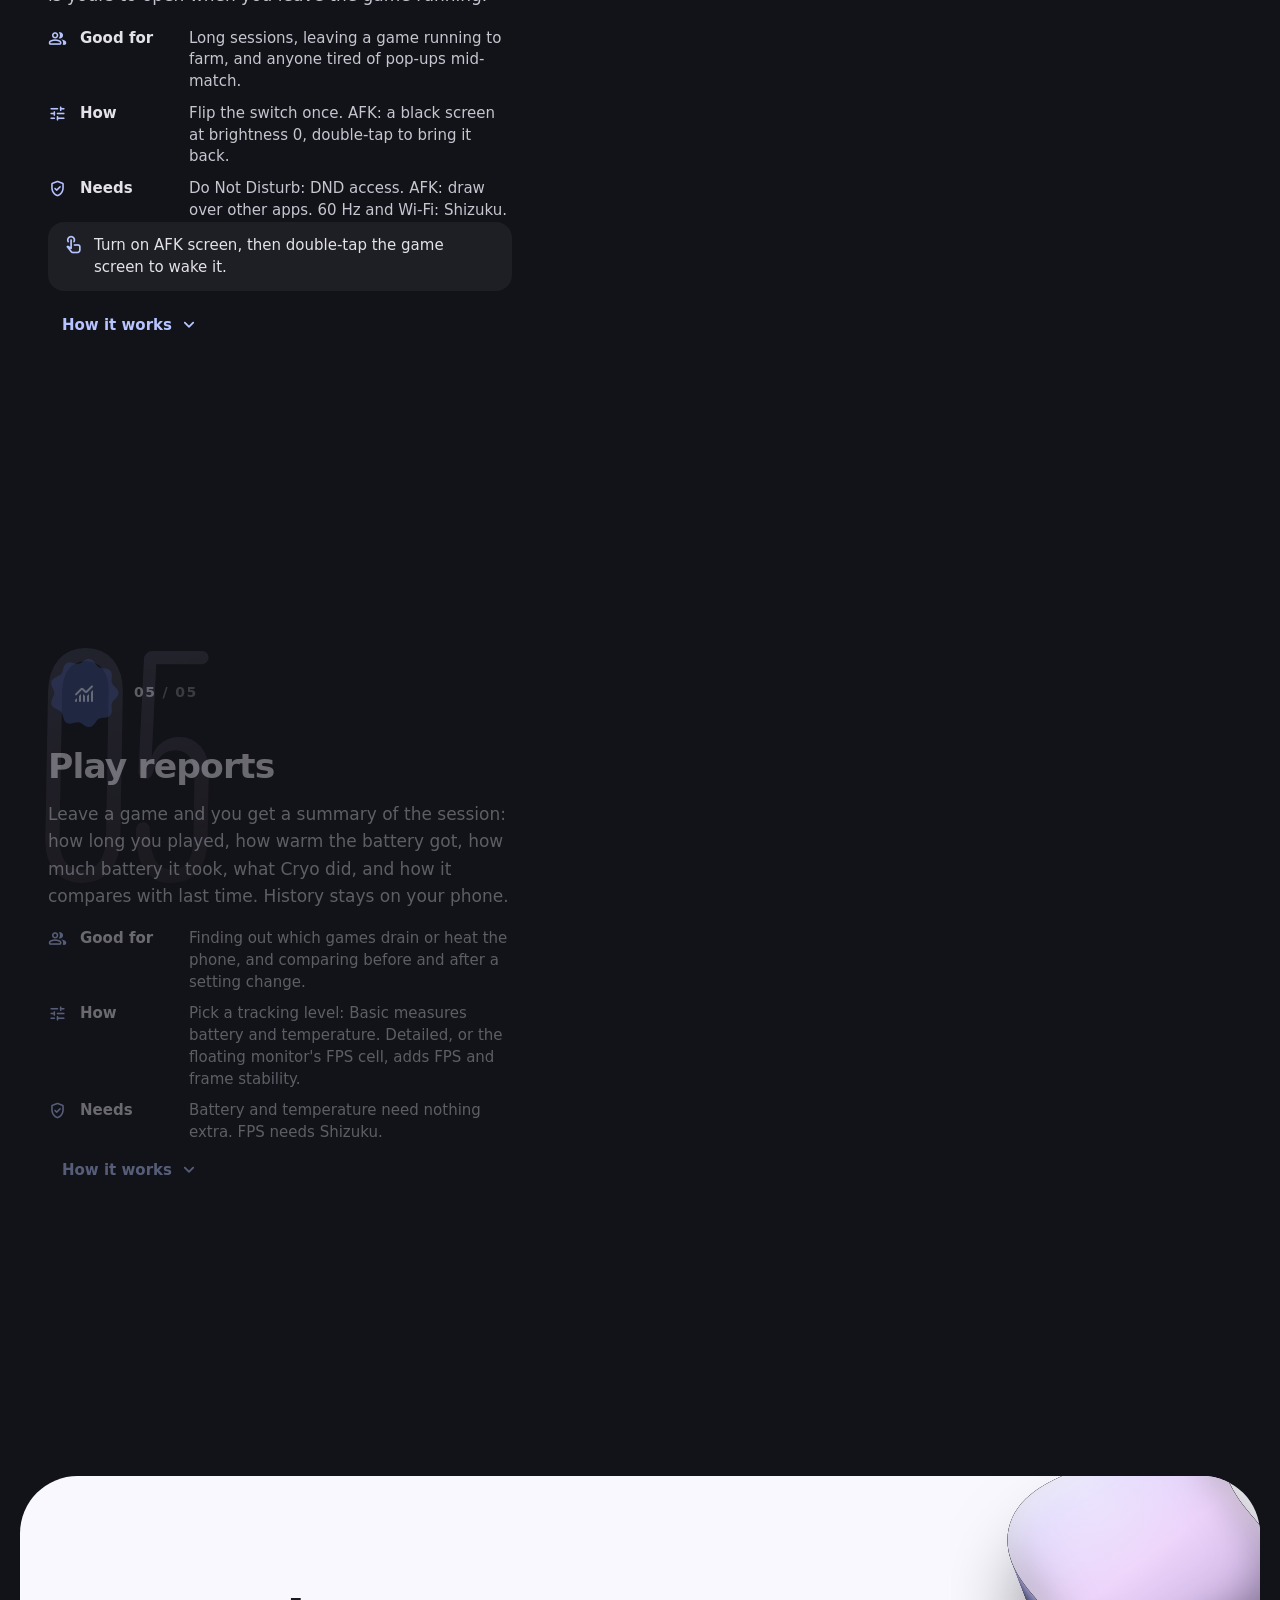
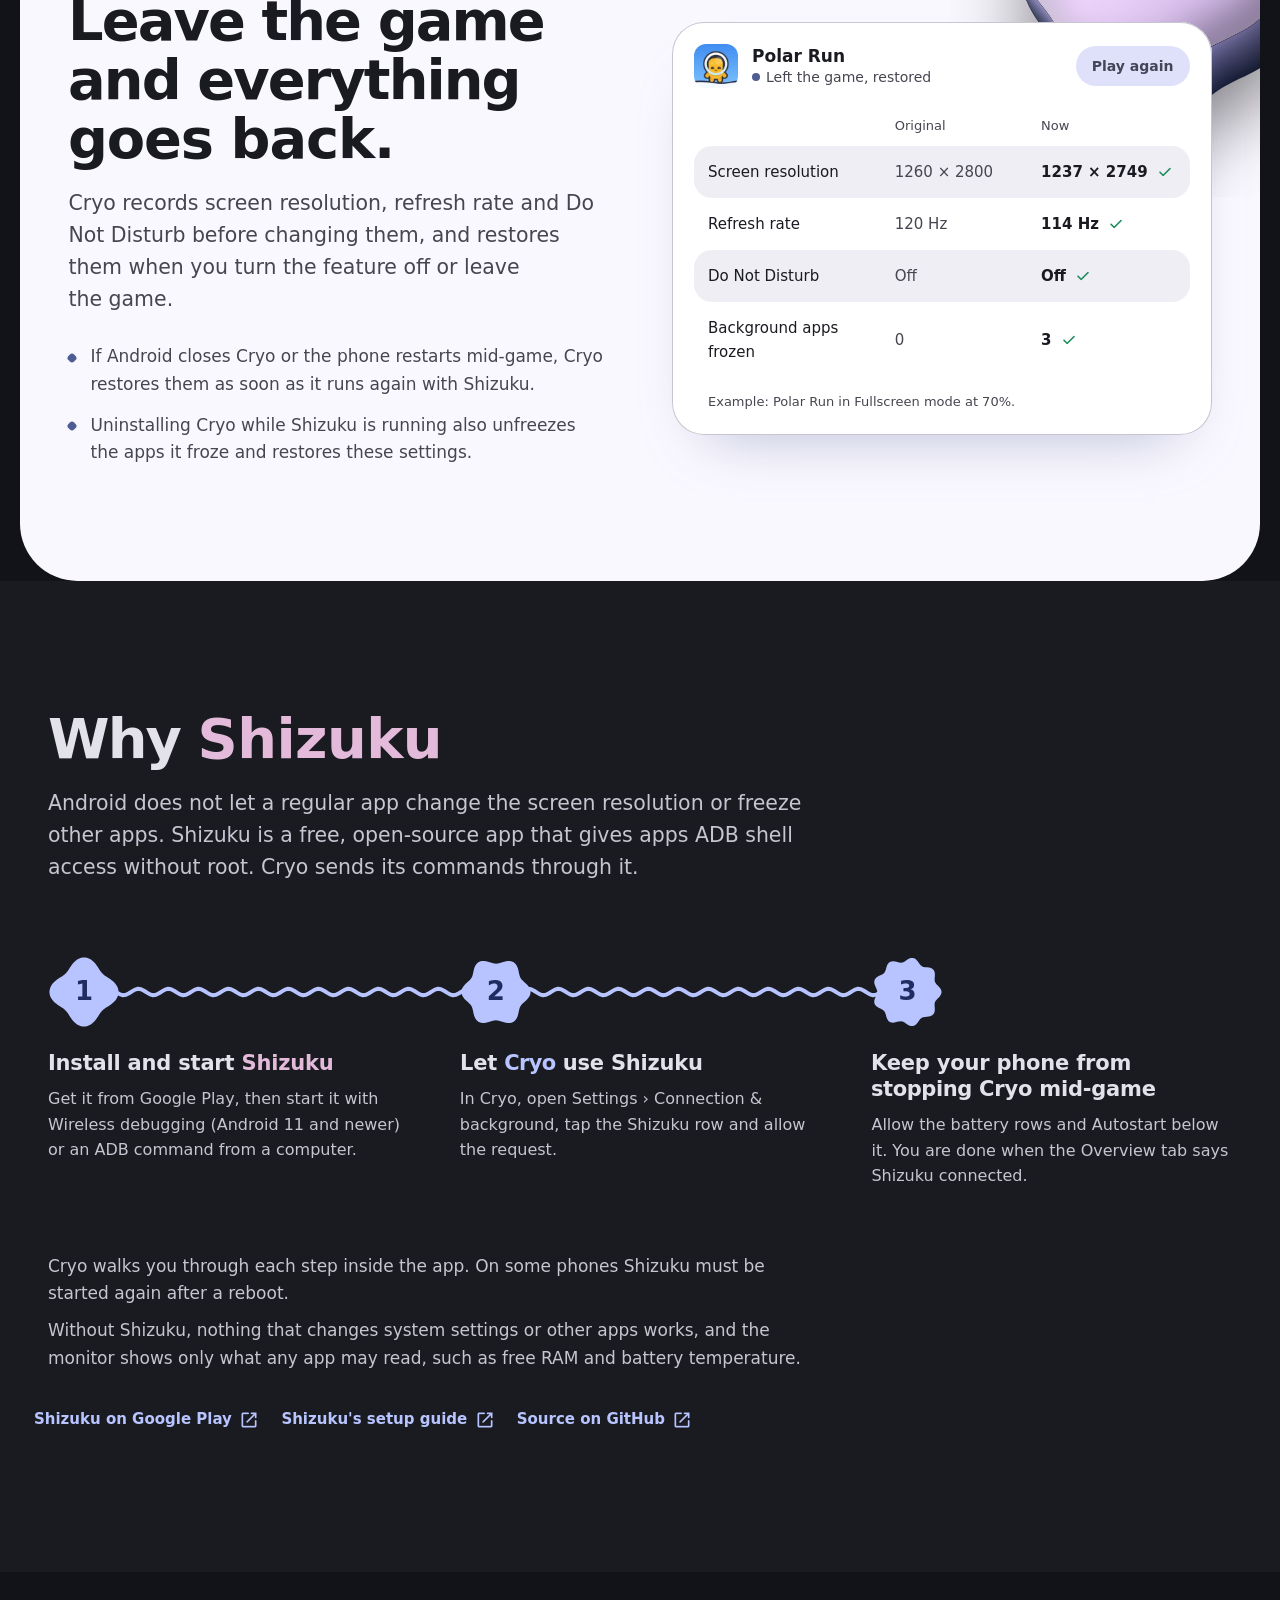
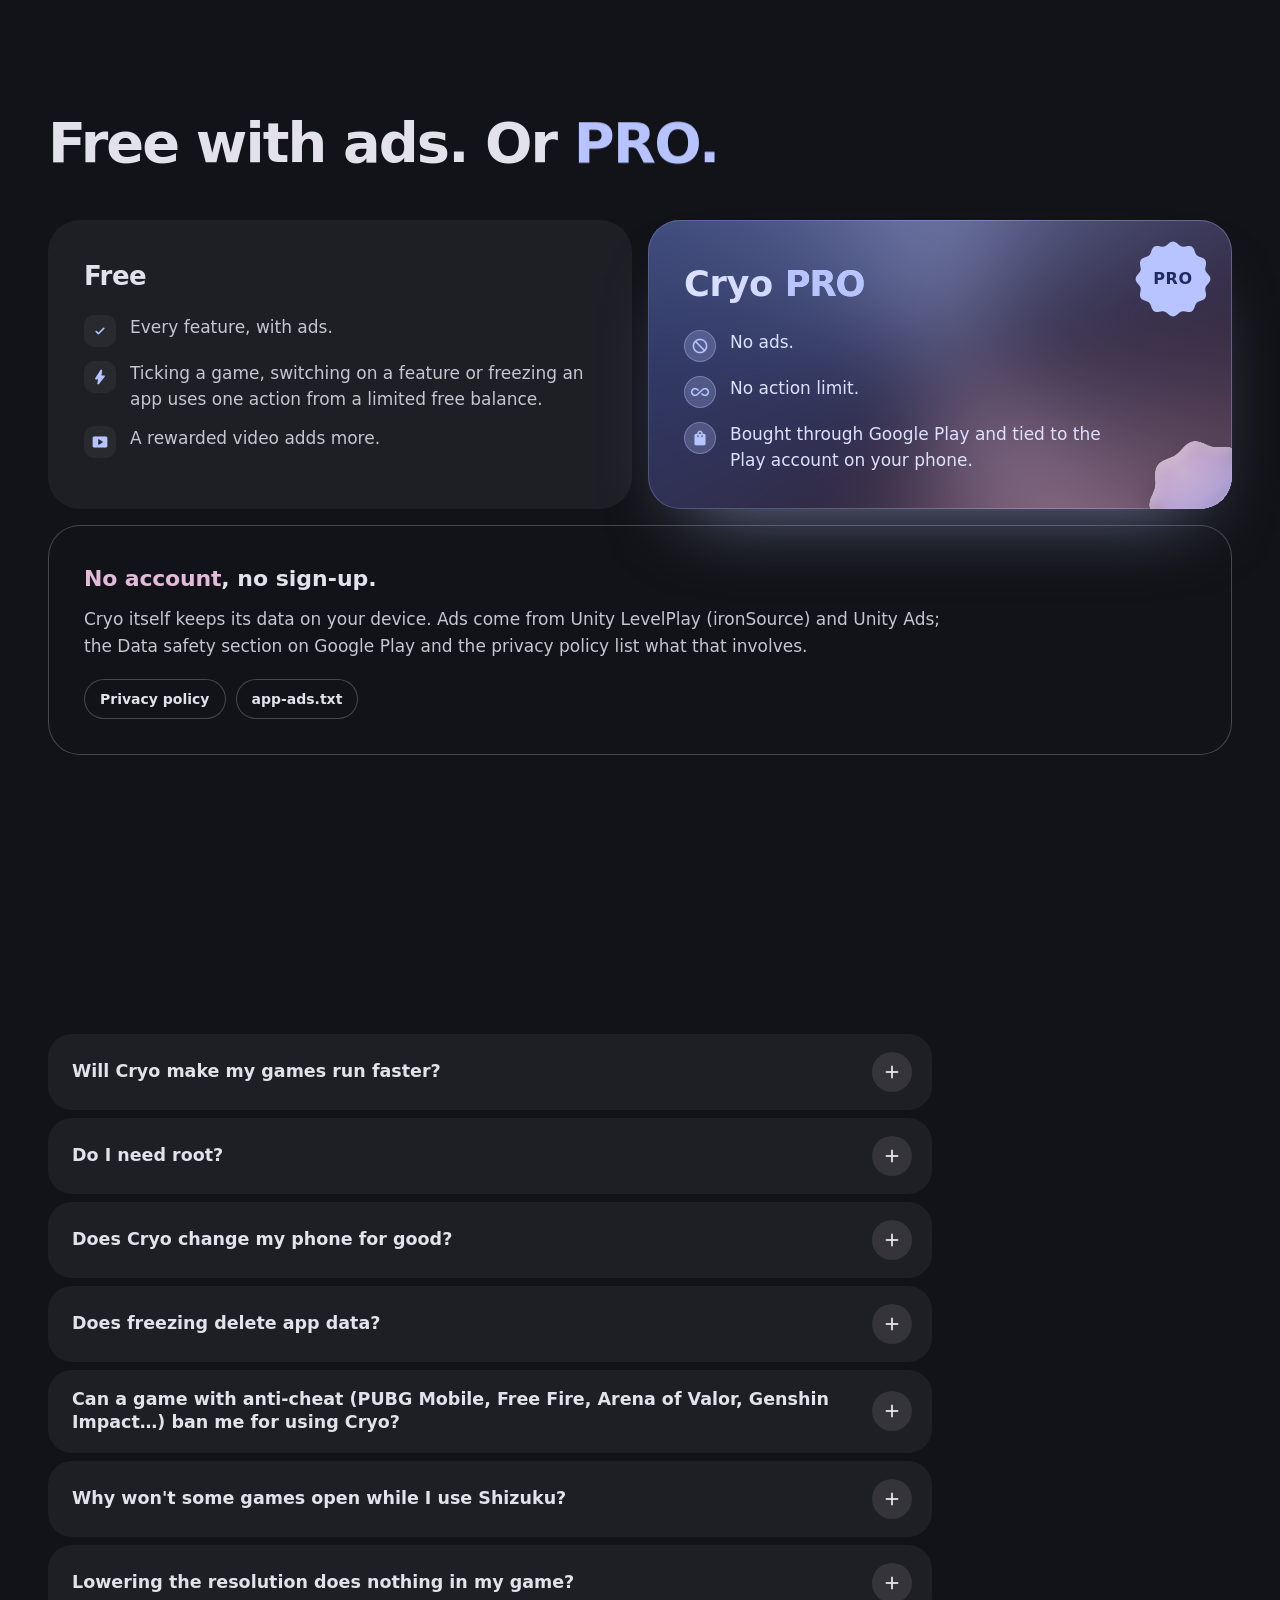
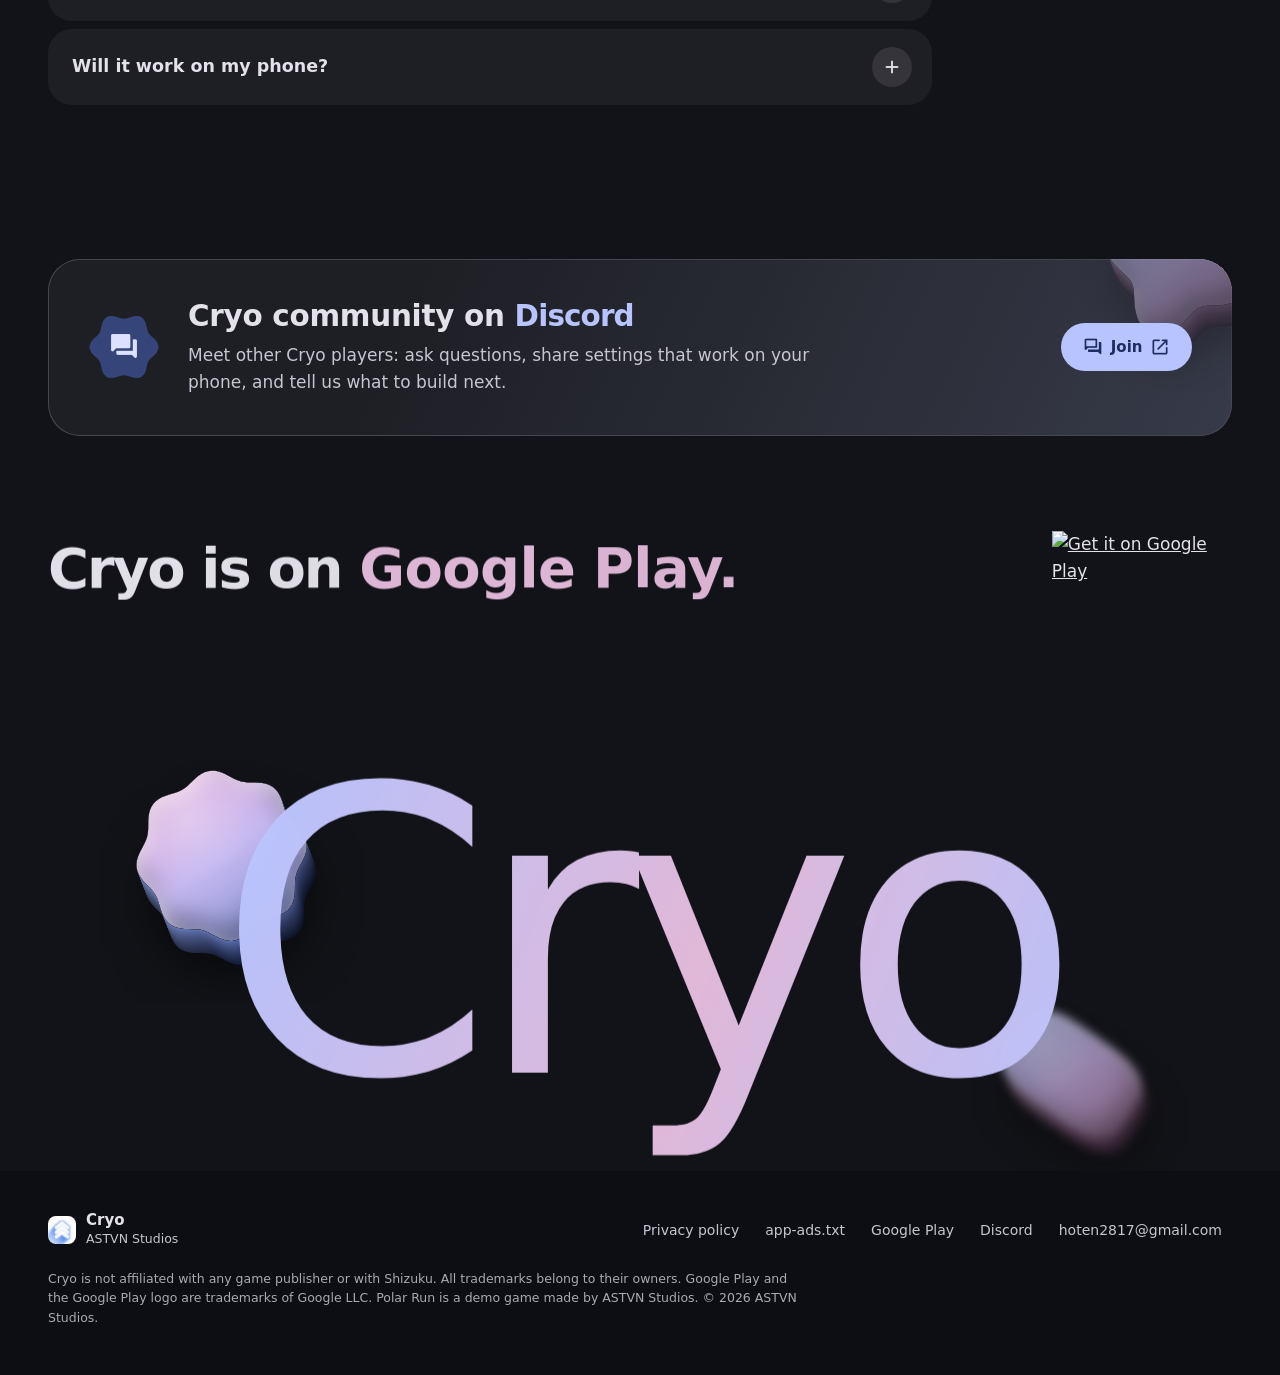
==== commit ced54a54: "feat(web): #317 doi logo moi "Anh sang khong meo" (cung icon app vc74) - bieu tuong tab (favicon.png" ====
--- a/index.html
+++ b/index.html
@@ -14,12 +14,12 @@
 <meta property="og:title" content="Cryo: Chế độ game & đo FPS">
 <meta property="og:description" content="Vào game là bật. Thoát game là trả lại. Cần Shizuku, không cần root.">
 <meta property="og:url" content="https://sangbodoi2007.github.io/">
-<meta property="og:image" content="https://sangbodoi2007.github.io/assets/og-vi.jpg">
+<meta property="og:image" content="https://sangbodoi2007.github.io/assets/og-vi.jpg?v=f5ae81be">
 <meta property="og:image:width" content="1024">
 <meta property="og:image:height" content="500">
 <meta name="twitter:card" content="summary_large_image">
-<link rel="icon" type="image/png" href="assets/icon.png?v=8c4d50a8">
-<link rel="apple-touch-icon" href="assets/icon.png?v=8c4d50a8">
+<link rel="icon" type="image/png" href="assets/favicon.png?v=8332bda9">
+<link rel="apple-touch-icon" href="assets/icon.png?v=238ce65b">
 <script>
 /* Chọn ngôn ngữ và màu trước khi vẽ để không nháy: ?lang= > lựa chọn đã lưu > ngôn ngữ trình duyệt. */
 (function () {
@@ -53,7 +53,7 @@
 <header class="top" id="top">
   <div class="top-bar">
     <a class="brand" href="/" aria-label="Cryo">
-      <img src="assets/cryo-128.webp?v=1b5ac2ab" width="32" height="32" alt="">
+      <img src="assets/cryo-logo-128.webp?v=ab763509" width="32" height="32" alt="">
       <span>Cryo</span>
     </a>
     <nav class="top-nav" aria-label="Mục lục / Contents">
@@ -319,7 +319,7 @@
                     <span class="app" style="--h:#e9b949"><span class="ms">mail</span></span>
                     <span class="app" style="--h:#8a7cf0"><span class="ms">newspaper</span></span>
                     <span class="app" style="--h:#45b5aa"><span class="ms">calendar_month</span></span>
-                    <span class="app self" data-app="self"><img src="assets/cryo-128.webp?v=1b5ac2ab" alt=""></span>
+                    <span class="app self" data-app="self"><img src="assets/cryo-logo-128.webp?v=ab763509" alt=""></span>
                     <span class="app" style="--h:#6f8fb8"><span class="ms">translate</span></span>
                   </div>
                   <div class="home-dock">
@@ -856,7 +856,7 @@
 <footer class="foot">
   <div class="wrap foot-in">
     <div class="foot-brand">
-      <img src="assets/cryo-128.webp?v=1b5ac2ab" width="28" height="28" alt="">
+      <img src="assets/cryo-logo-128.webp?v=ab763509" width="28" height="28" alt="">
       <span><b>Cryo</b><small>ASTVN Studios</small></span>
     </div>
     <nav class="foot-links" aria-label="Liên kết / Links">
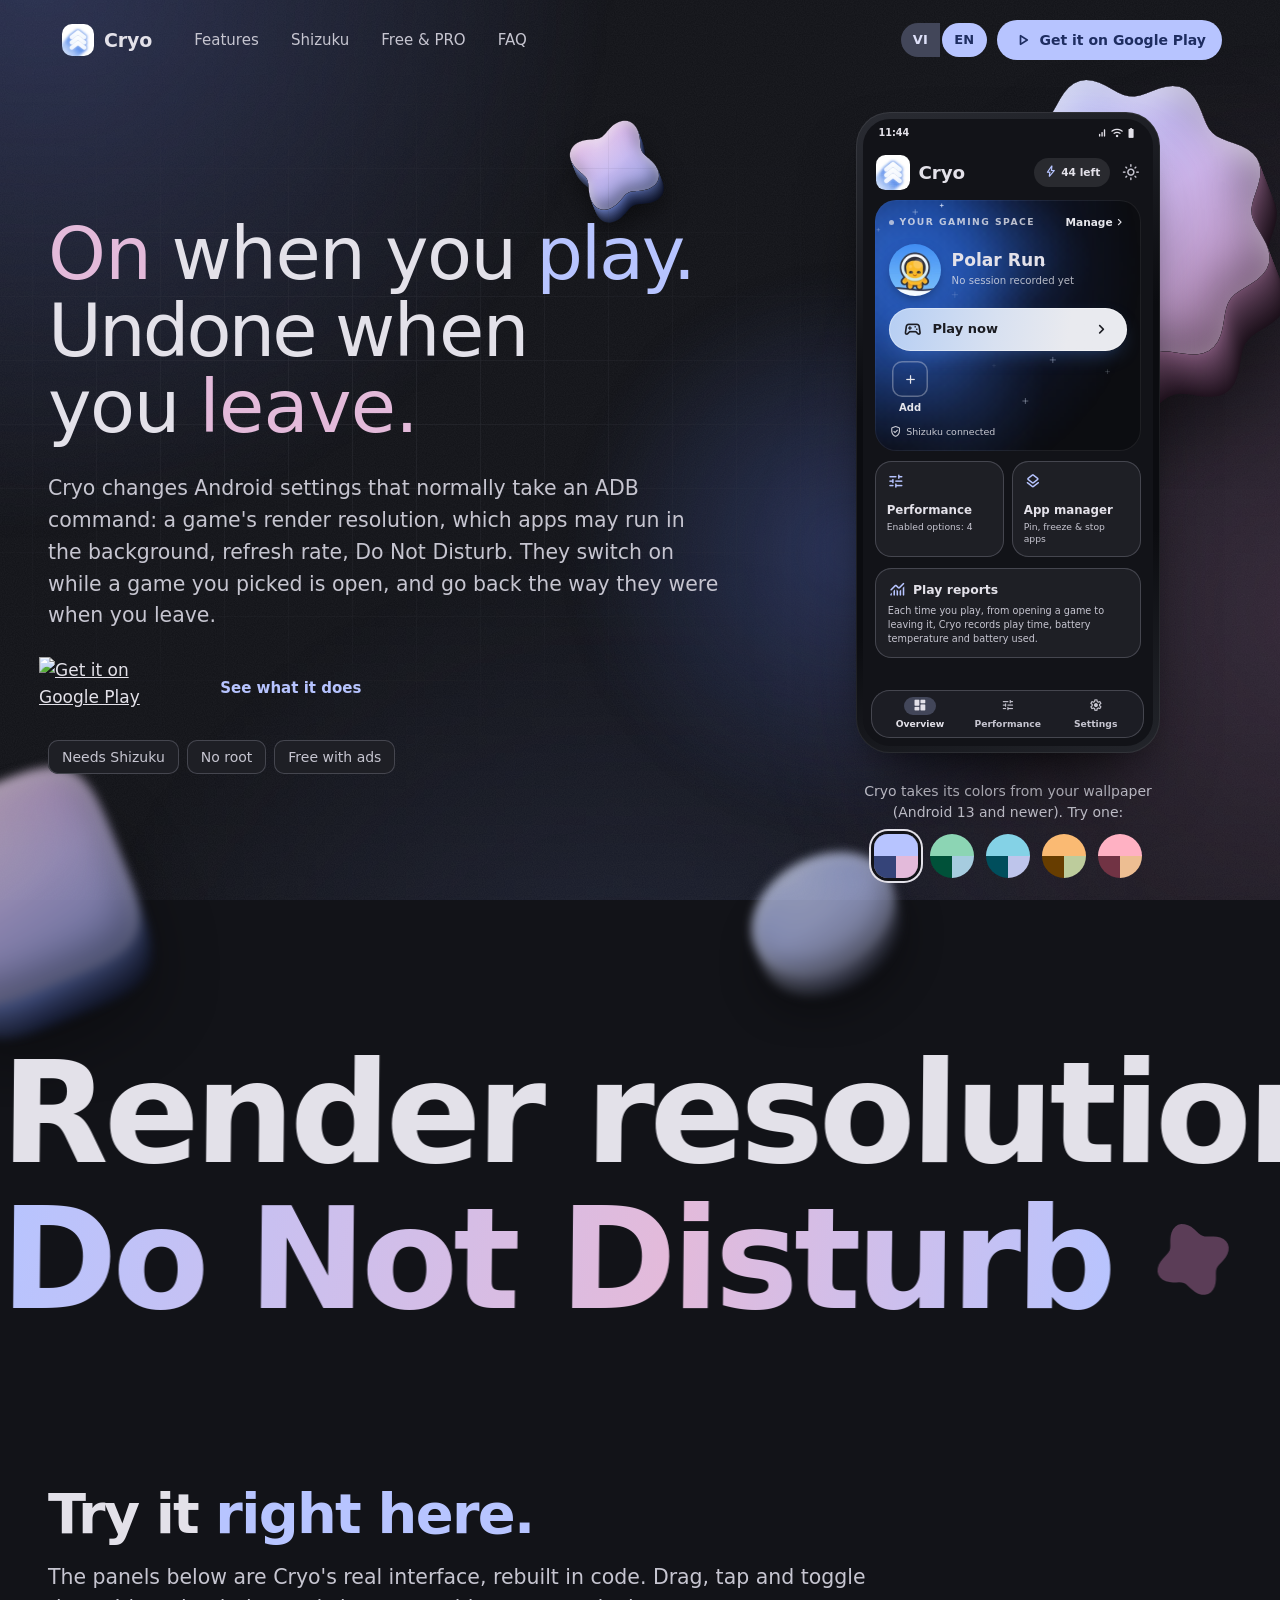
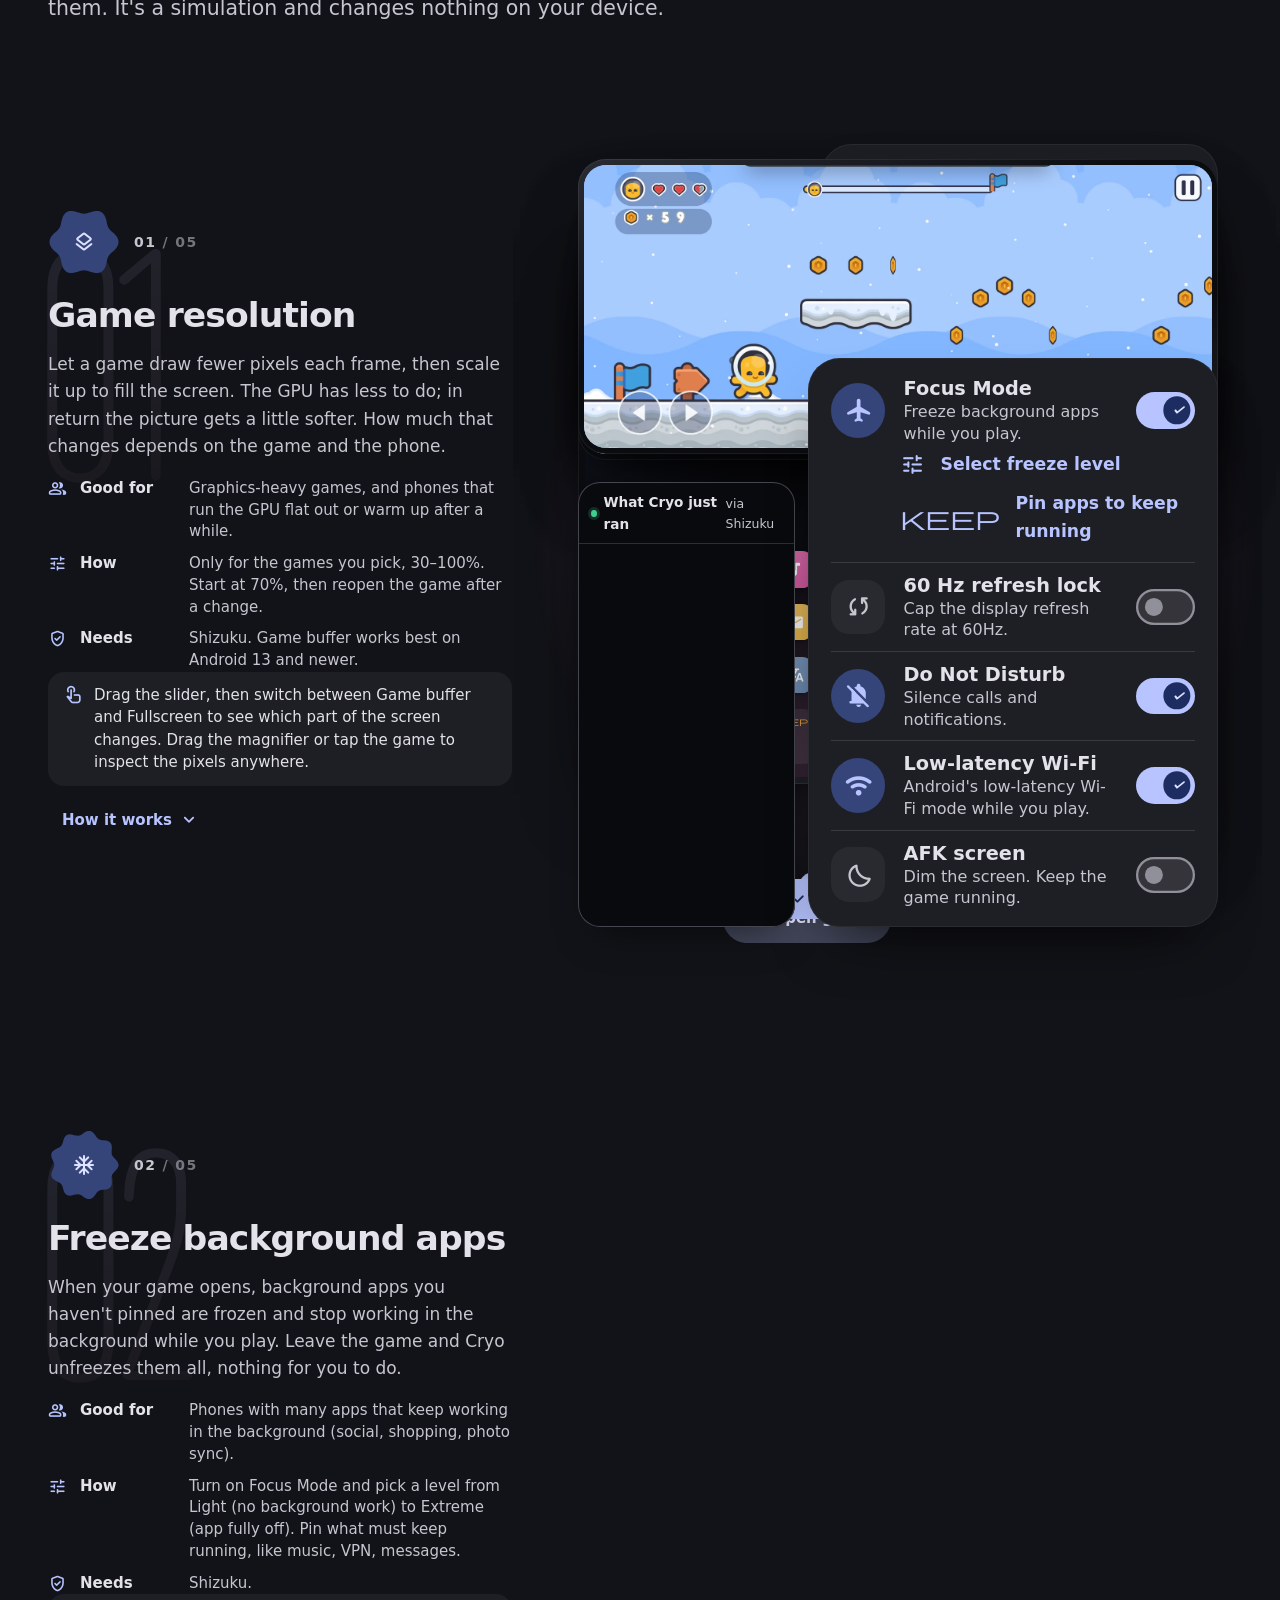
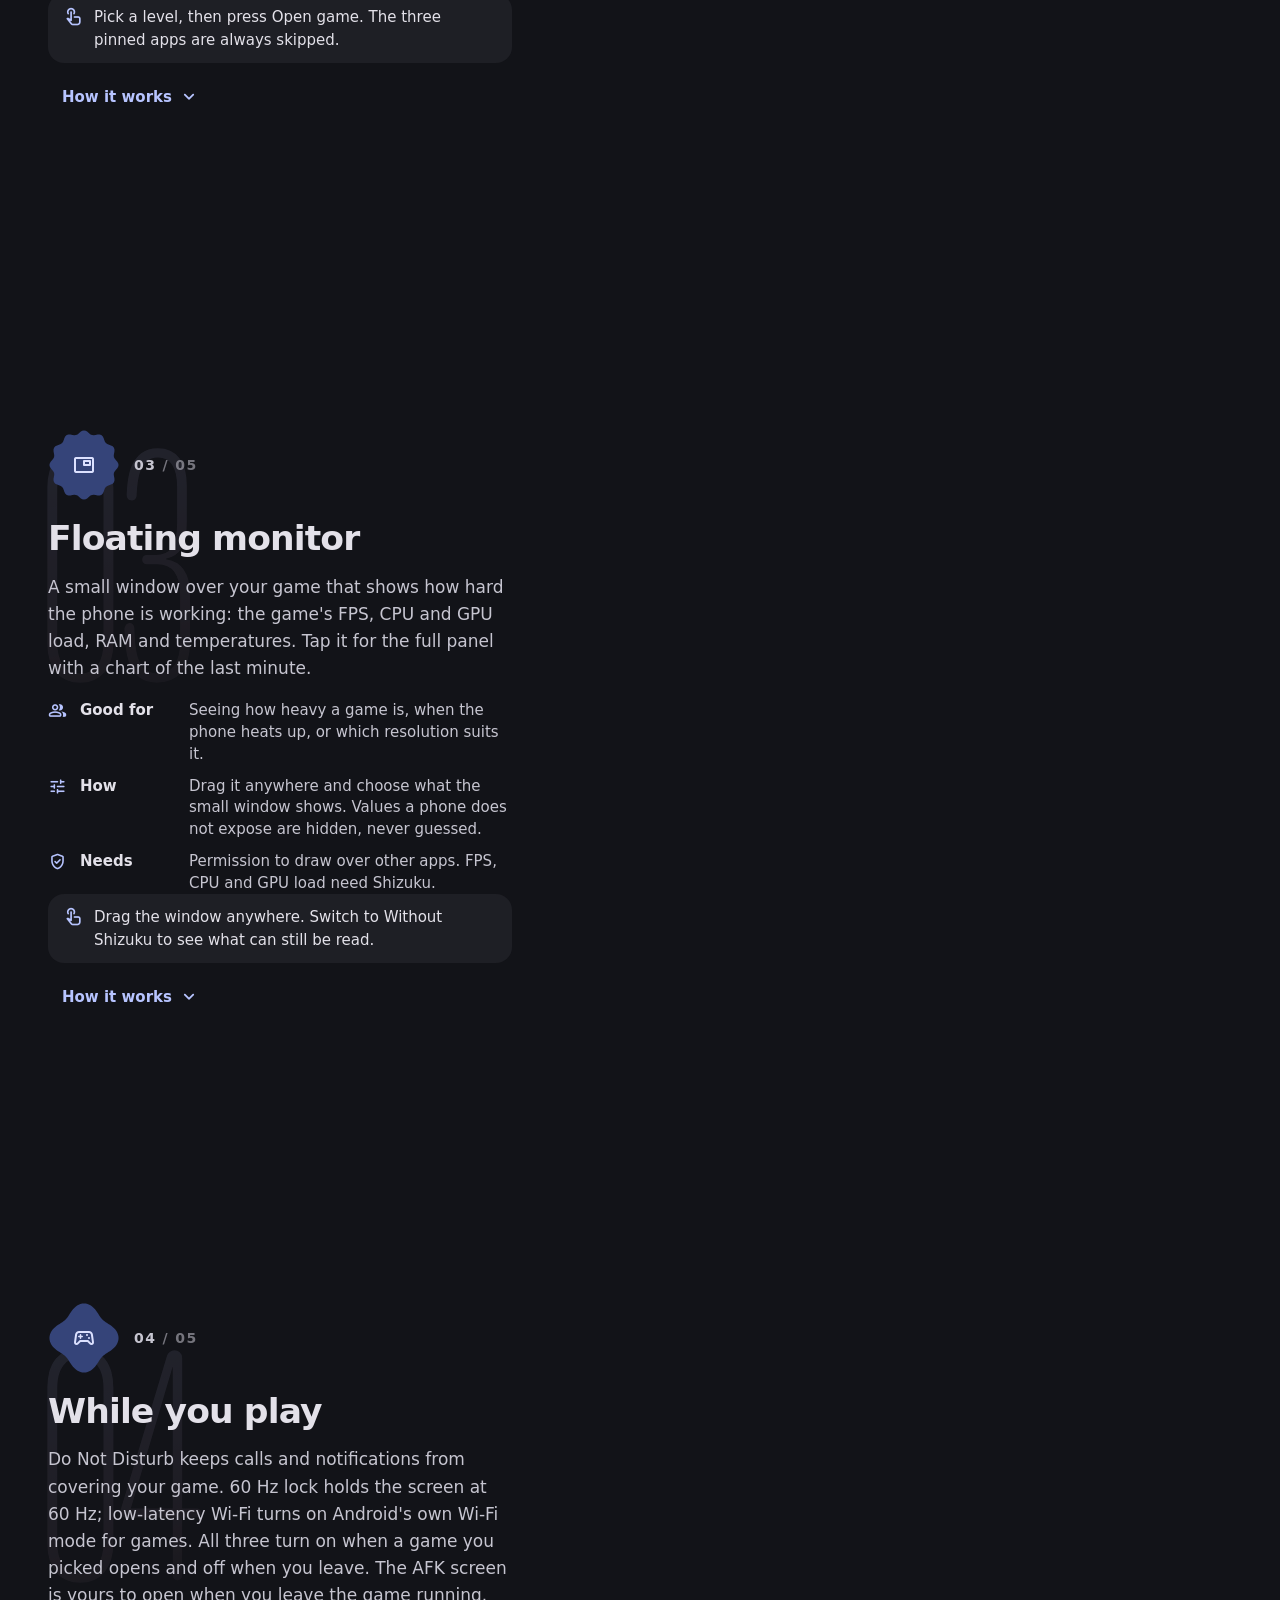
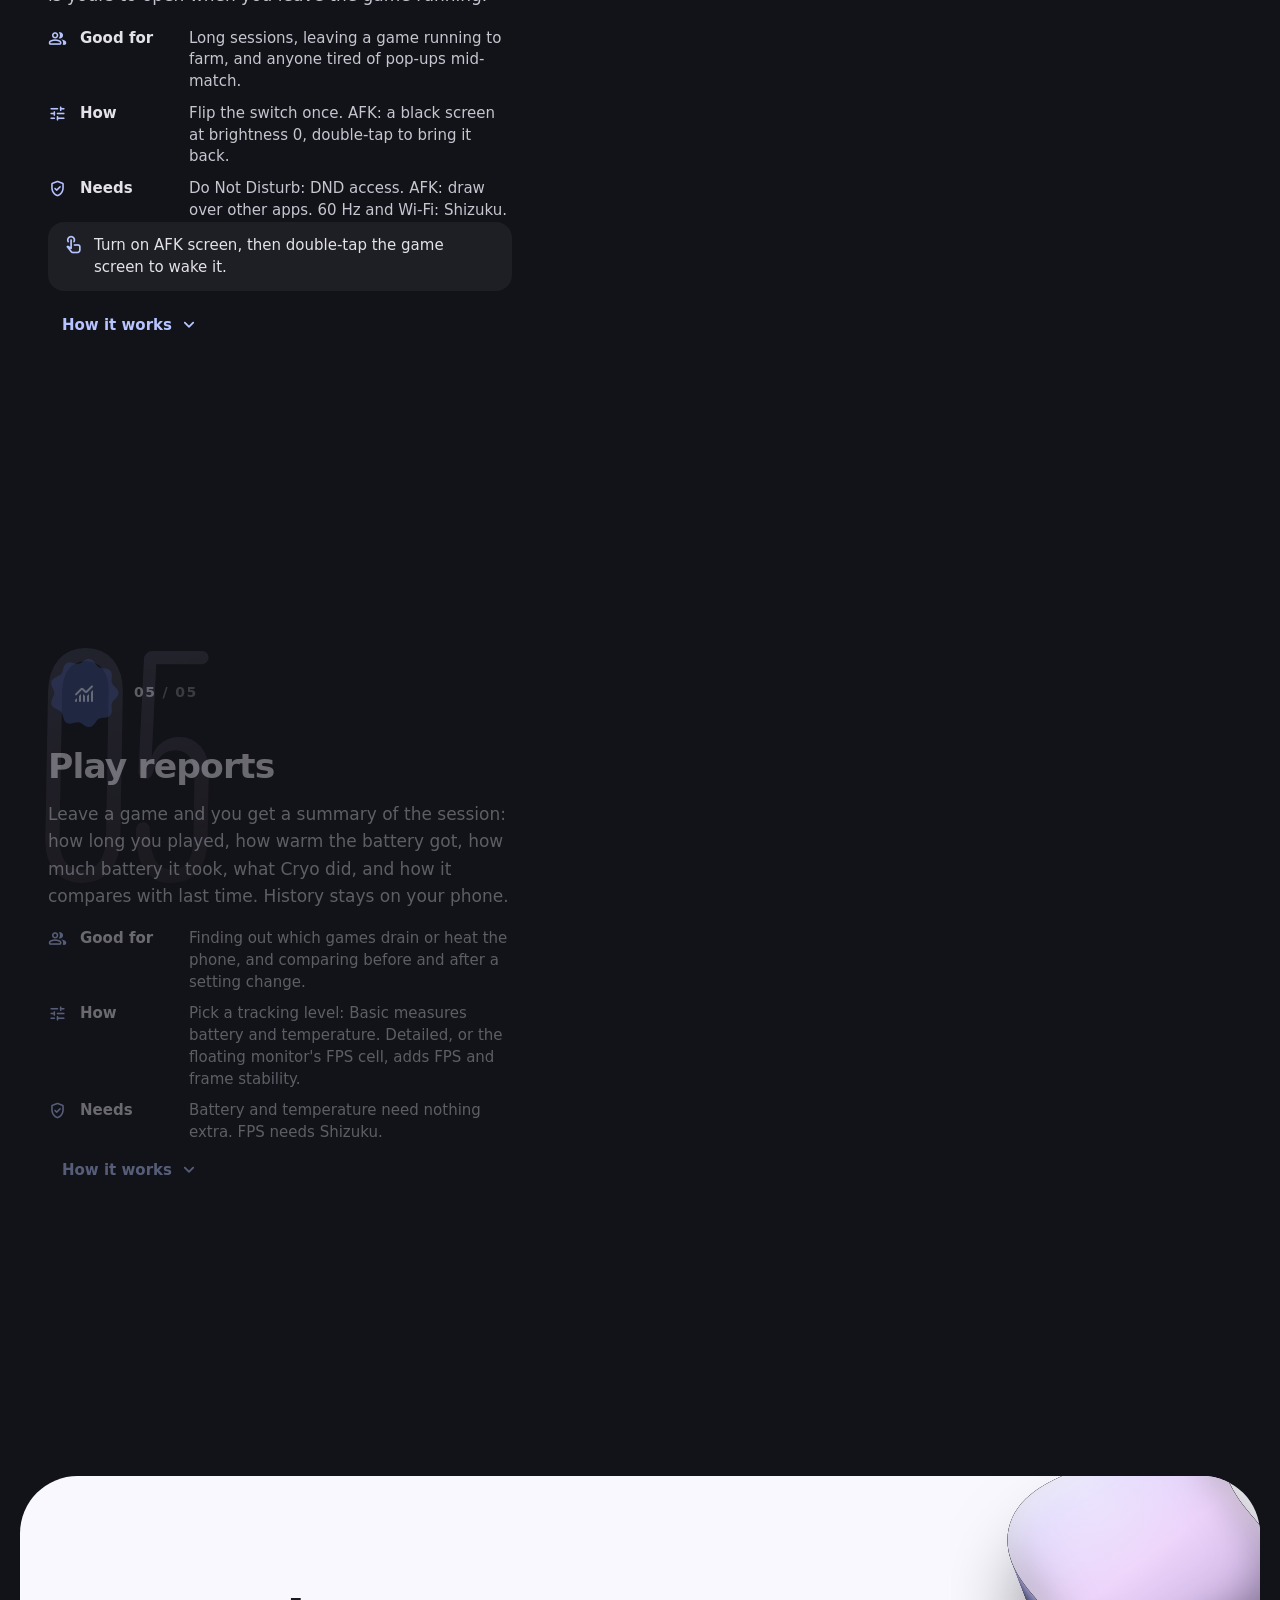
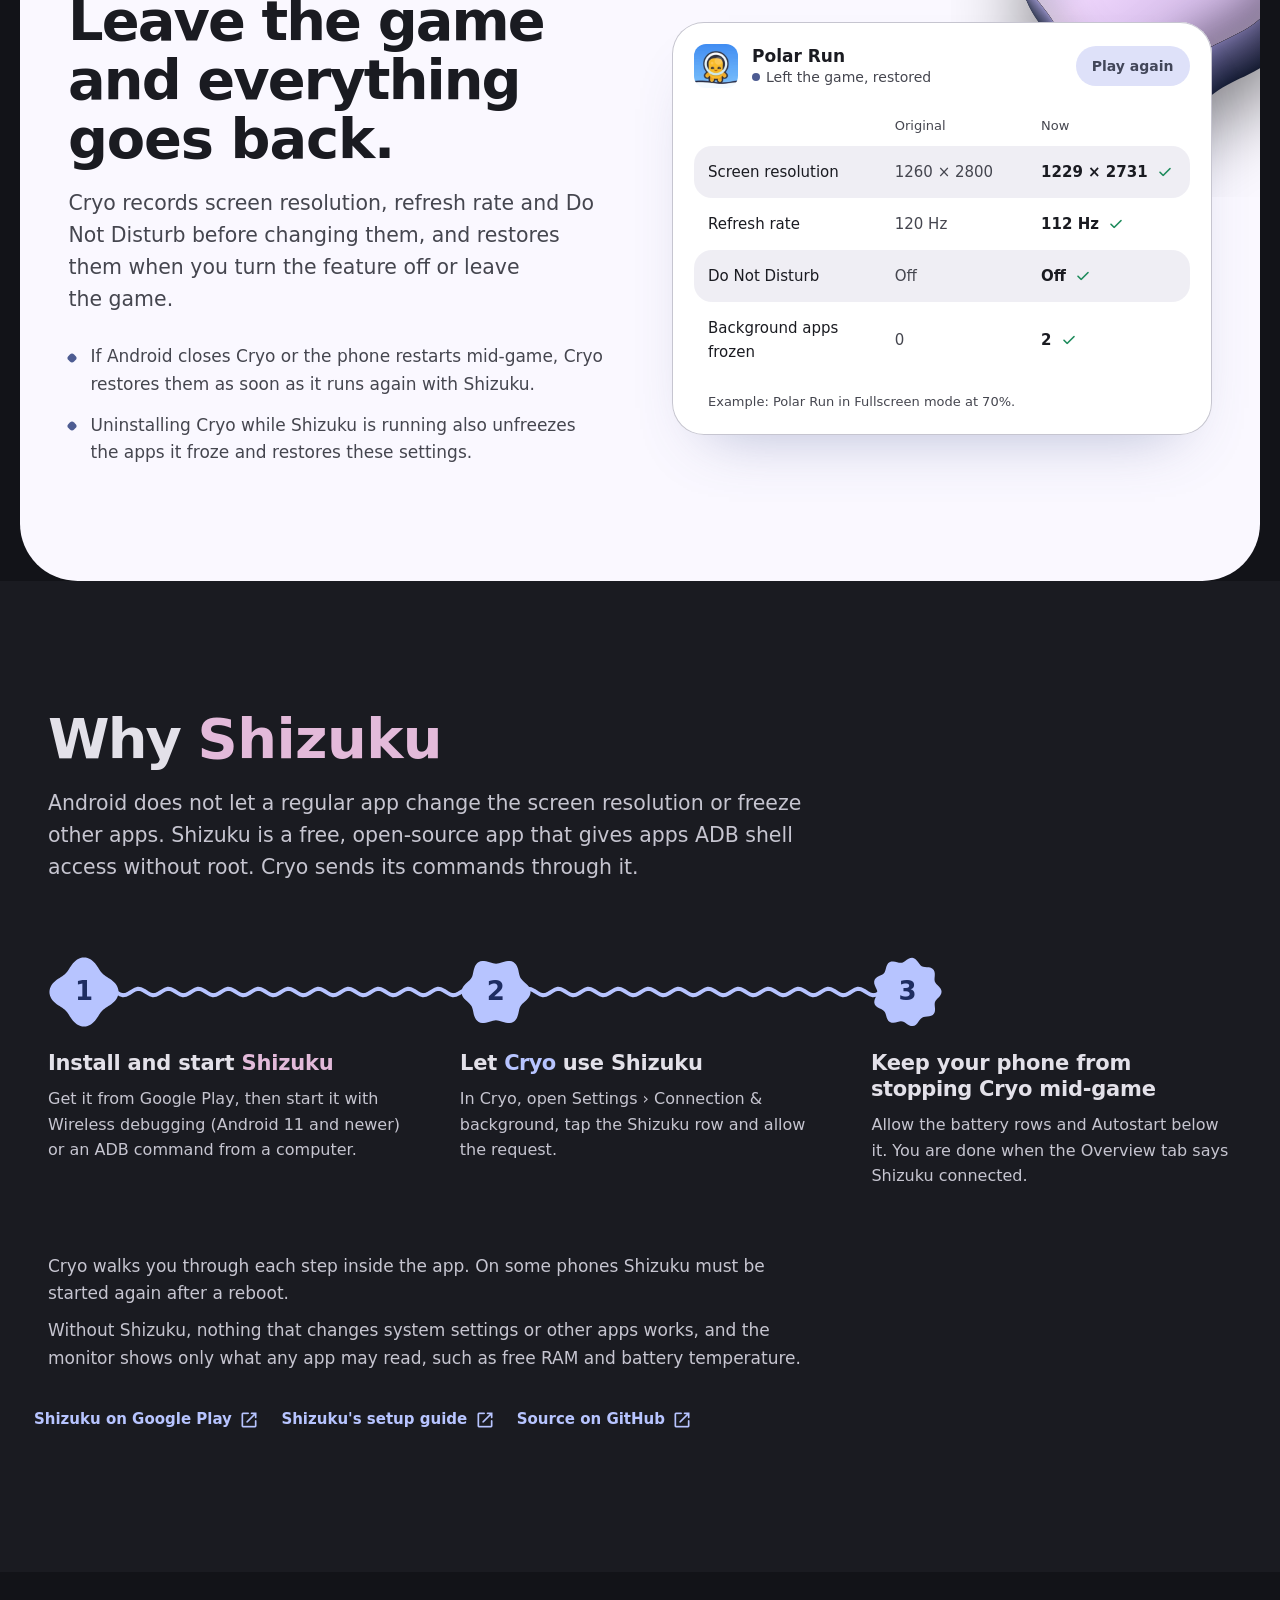
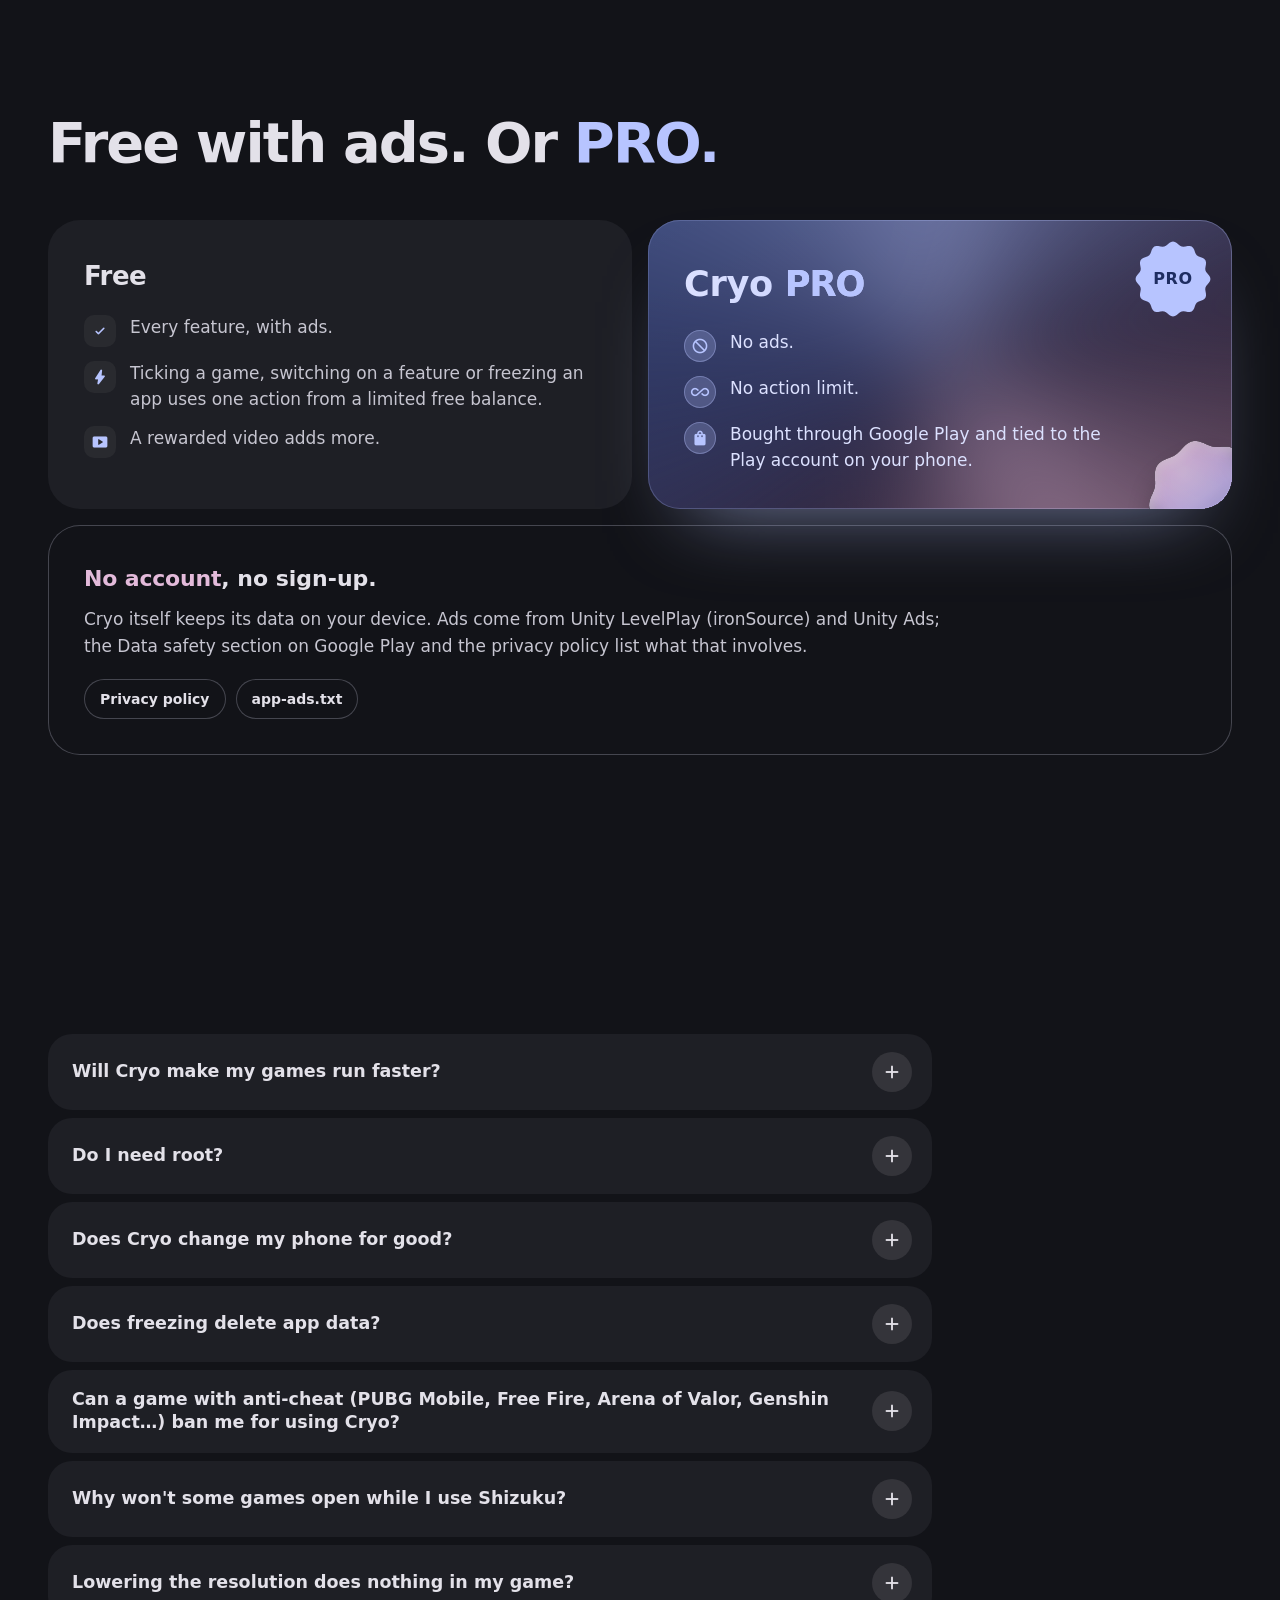
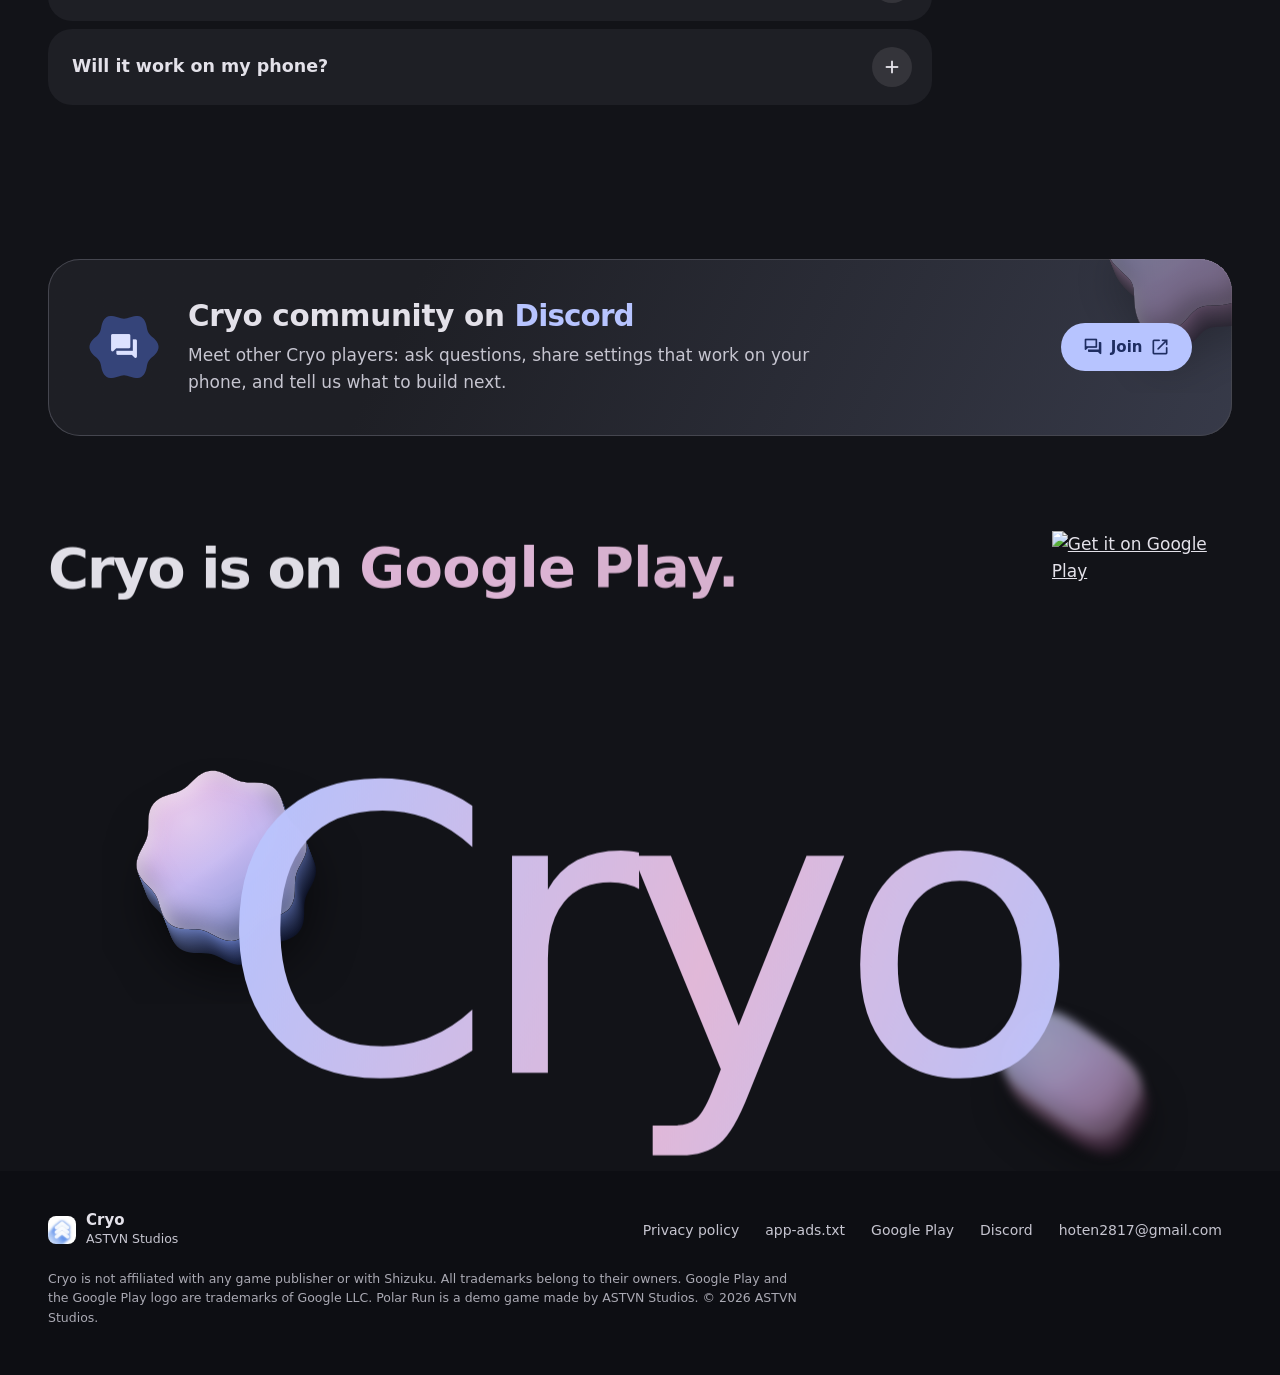
==== commit 20bed7f5: "fix(web): #317 doi not logo moi o thanh tren man Tong quan mo phong O logo canh chu "Cryo" trong die" ====
--- a/index.html
+++ b/index.html
@@ -113,7 +113,7 @@
         <div class="scr hub">
           <div class="sb" data-b="fade"><span>11:44</span><span class="sb-ic"><span class="ms">signal_cellular_alt</span><span class="ms">wifi</span><span class="ms">battery_full</span></span></div>
           <div class="hub-top" data-b>
-            <img class="hub-logo" src="assets/cryo-128.webp?v=1b5ac2ab" alt="">
+            <img class="hub-logo" src="assets/cryo-logo-128.webp?v=ab763509" alt="">
             <span class="hub-name">Cryo</span>
             <span class="hub-quota"><span class="ms">bolt</span><span lang="vi">44 lượt</span><span lang="en">44 left</span></span>
             <span class="ms hub-theme">light_mode</span>
